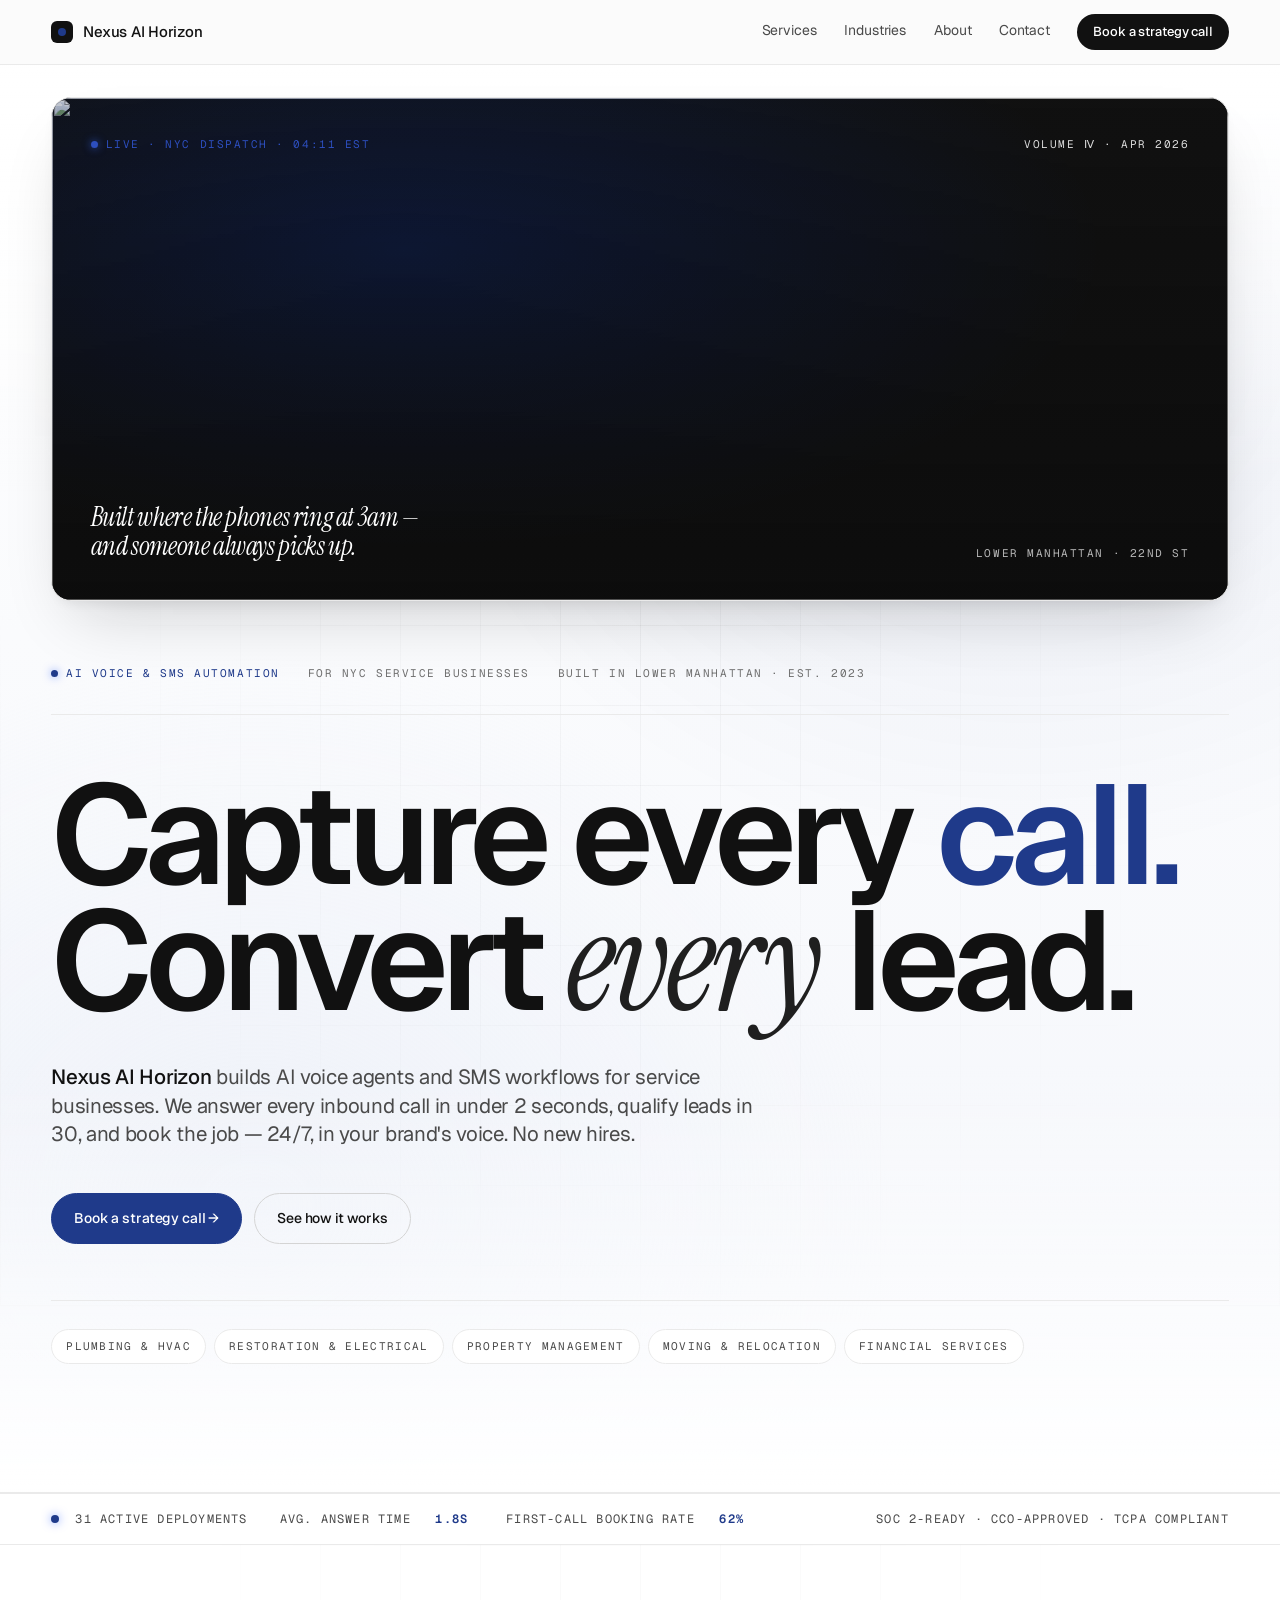
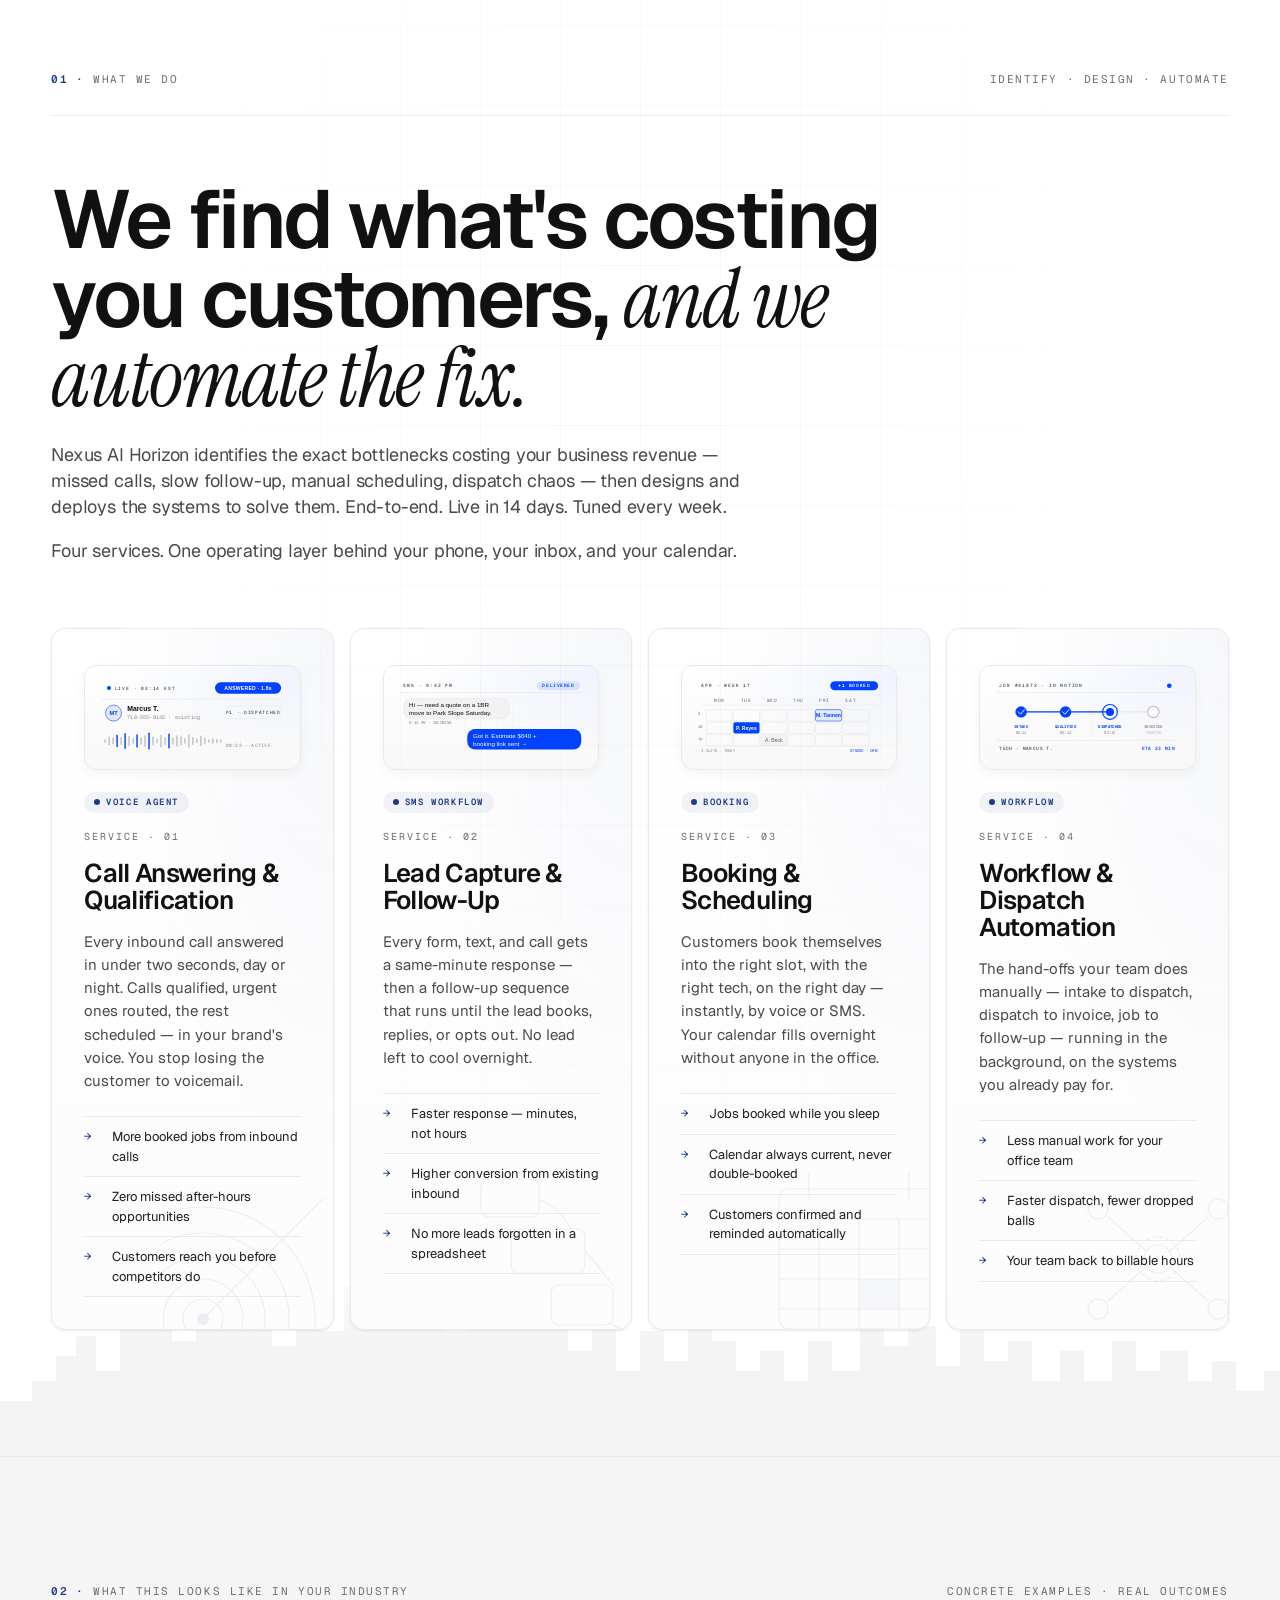
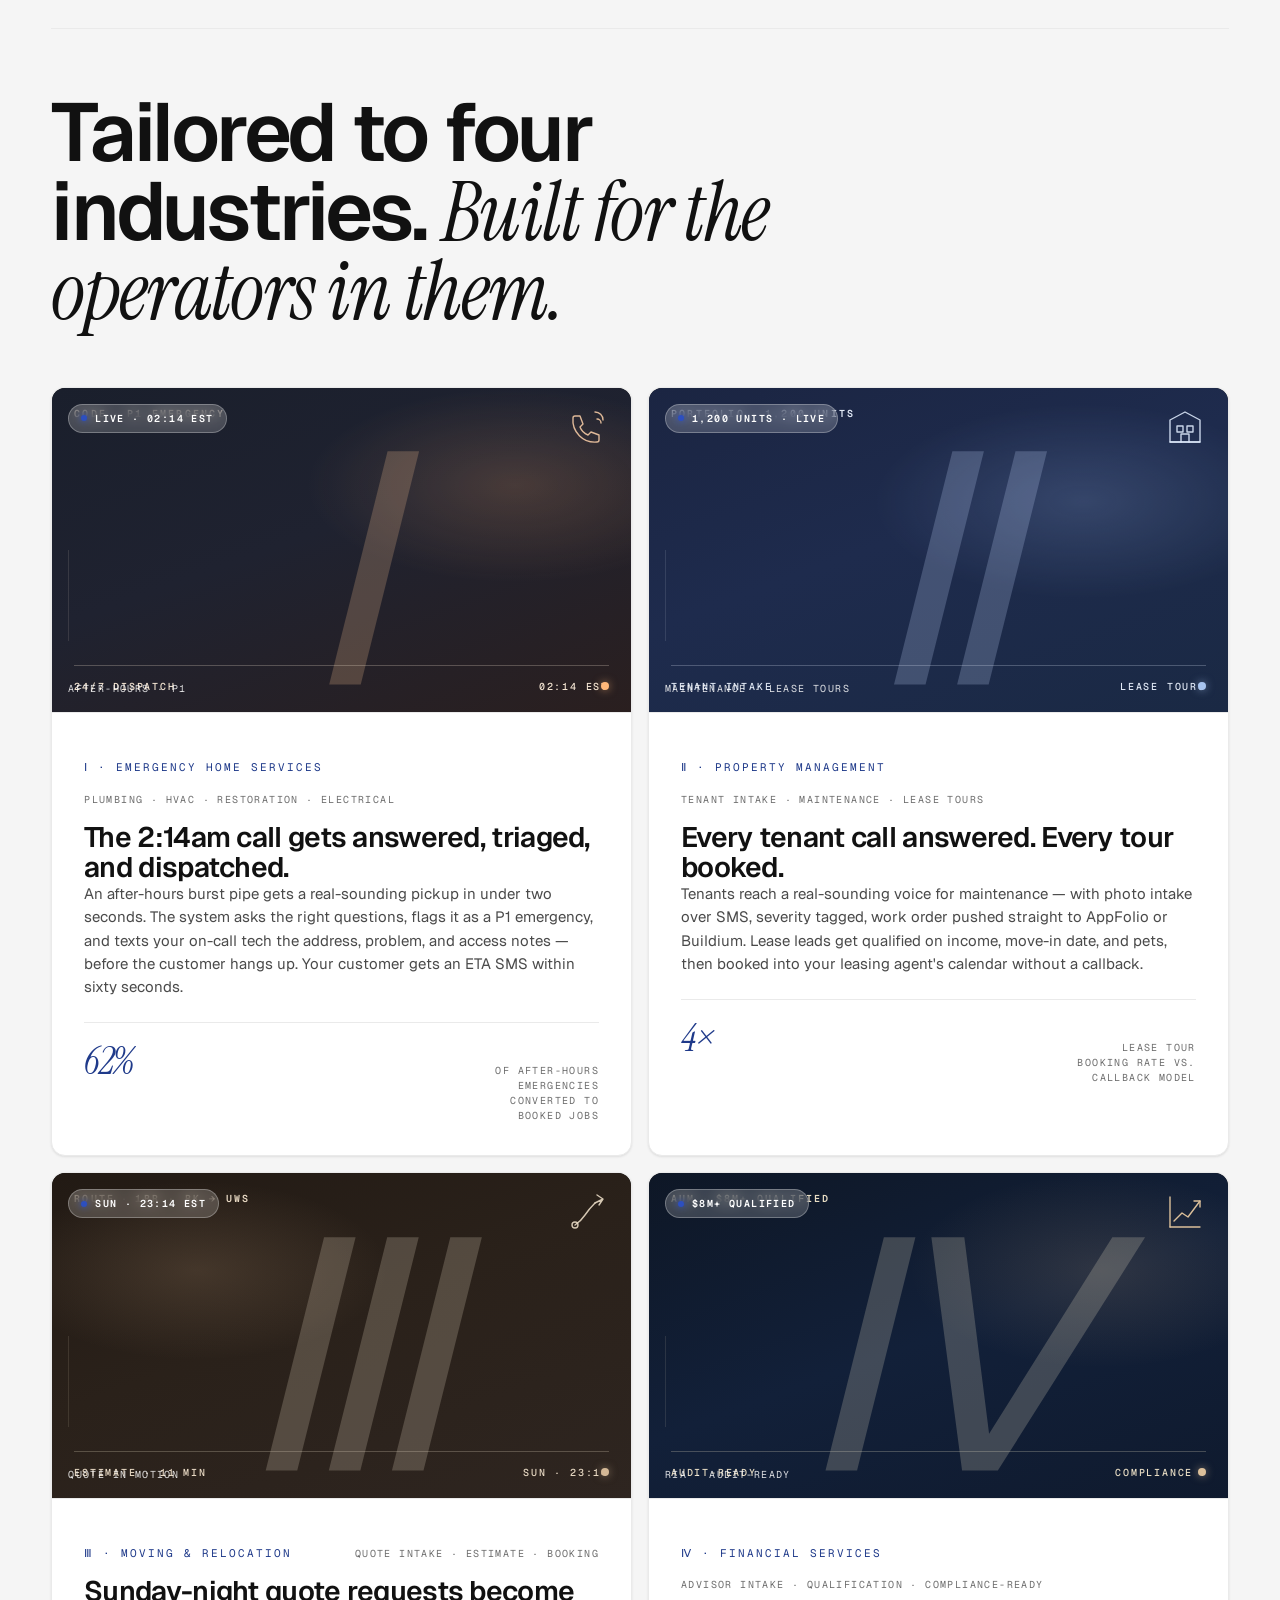
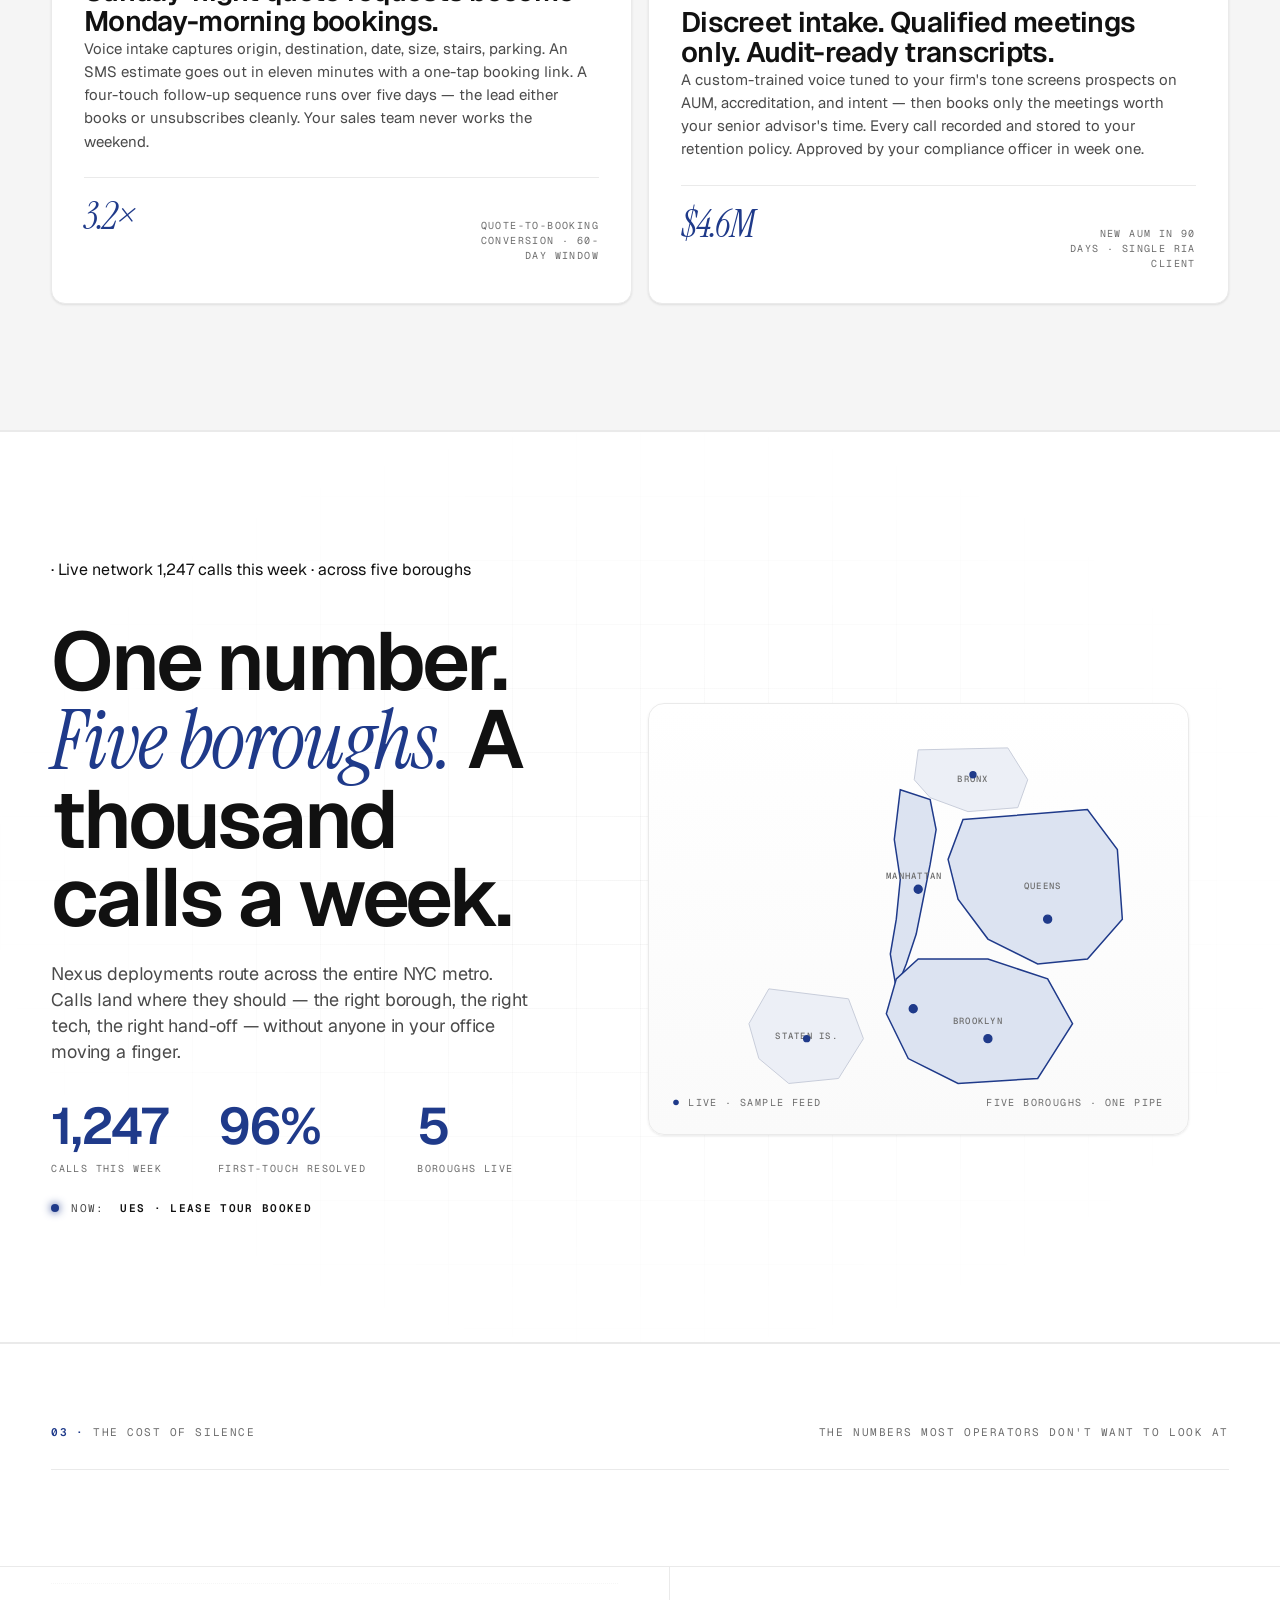
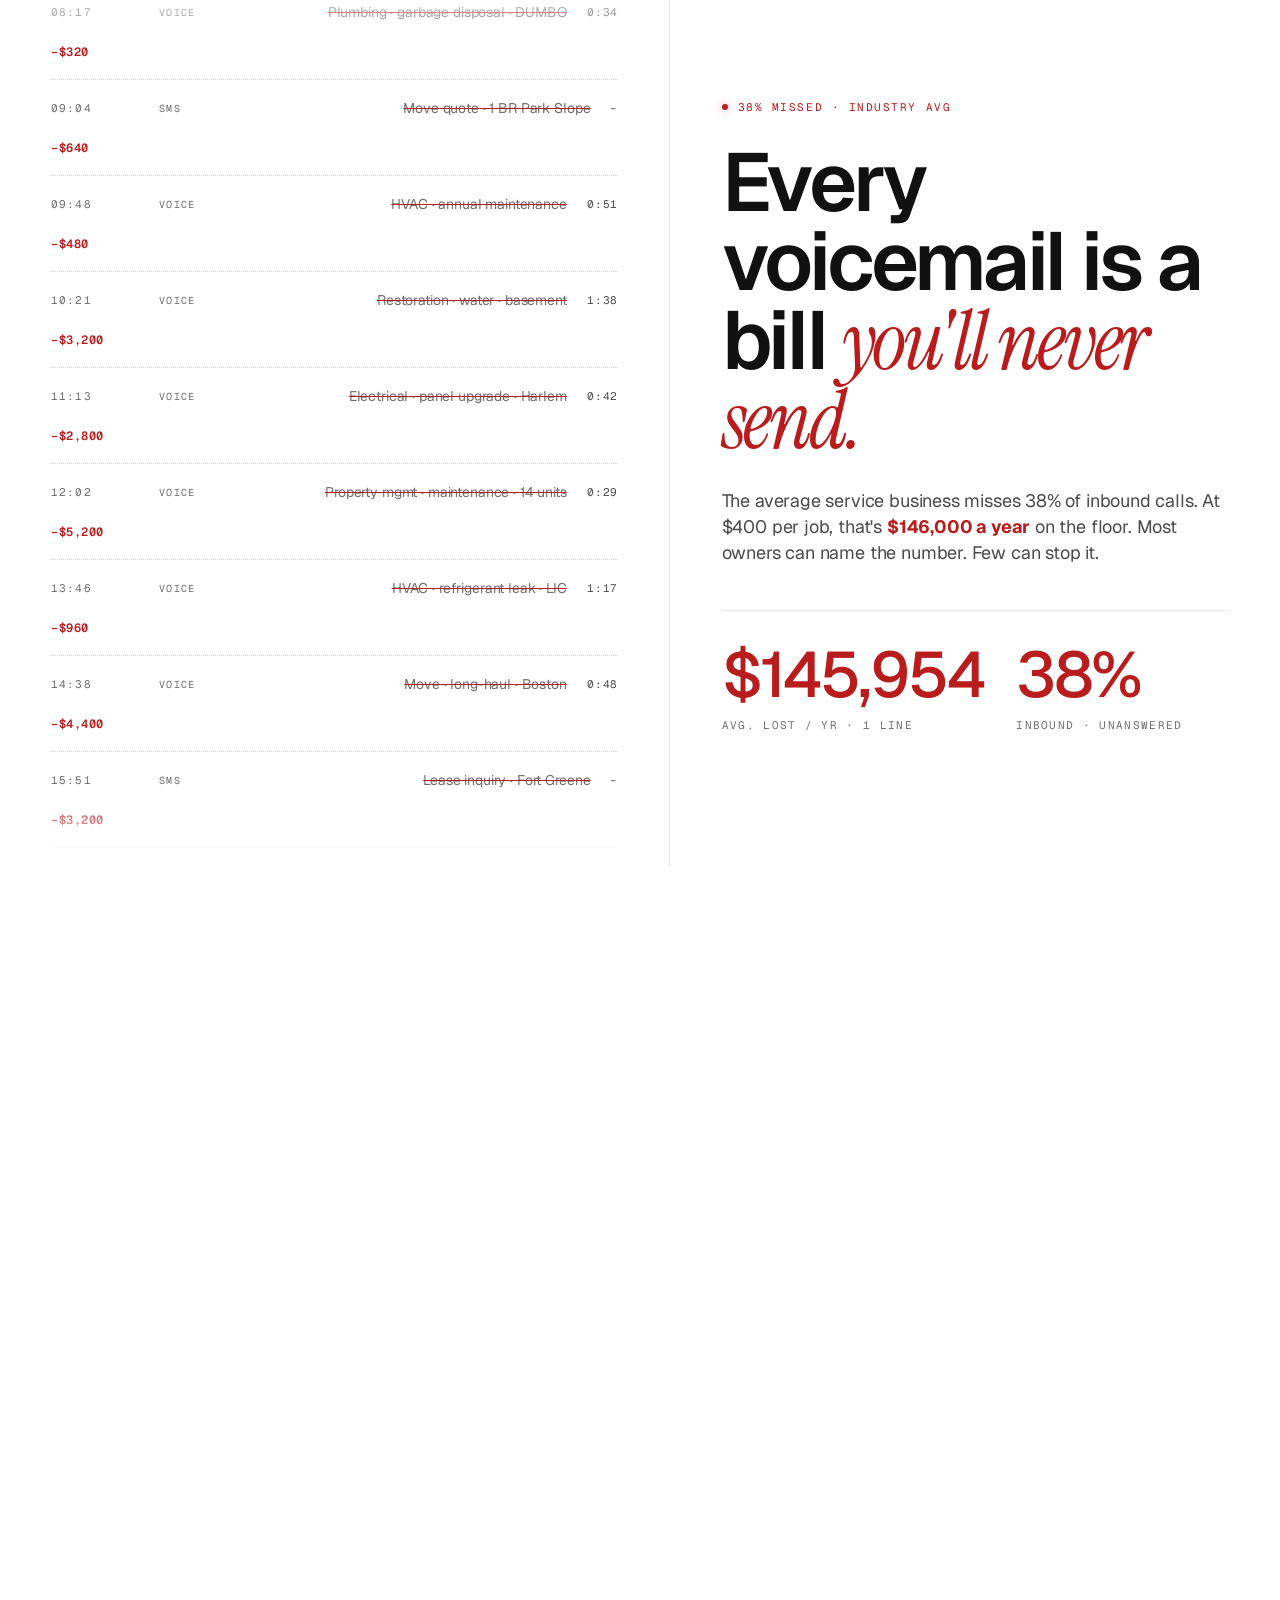
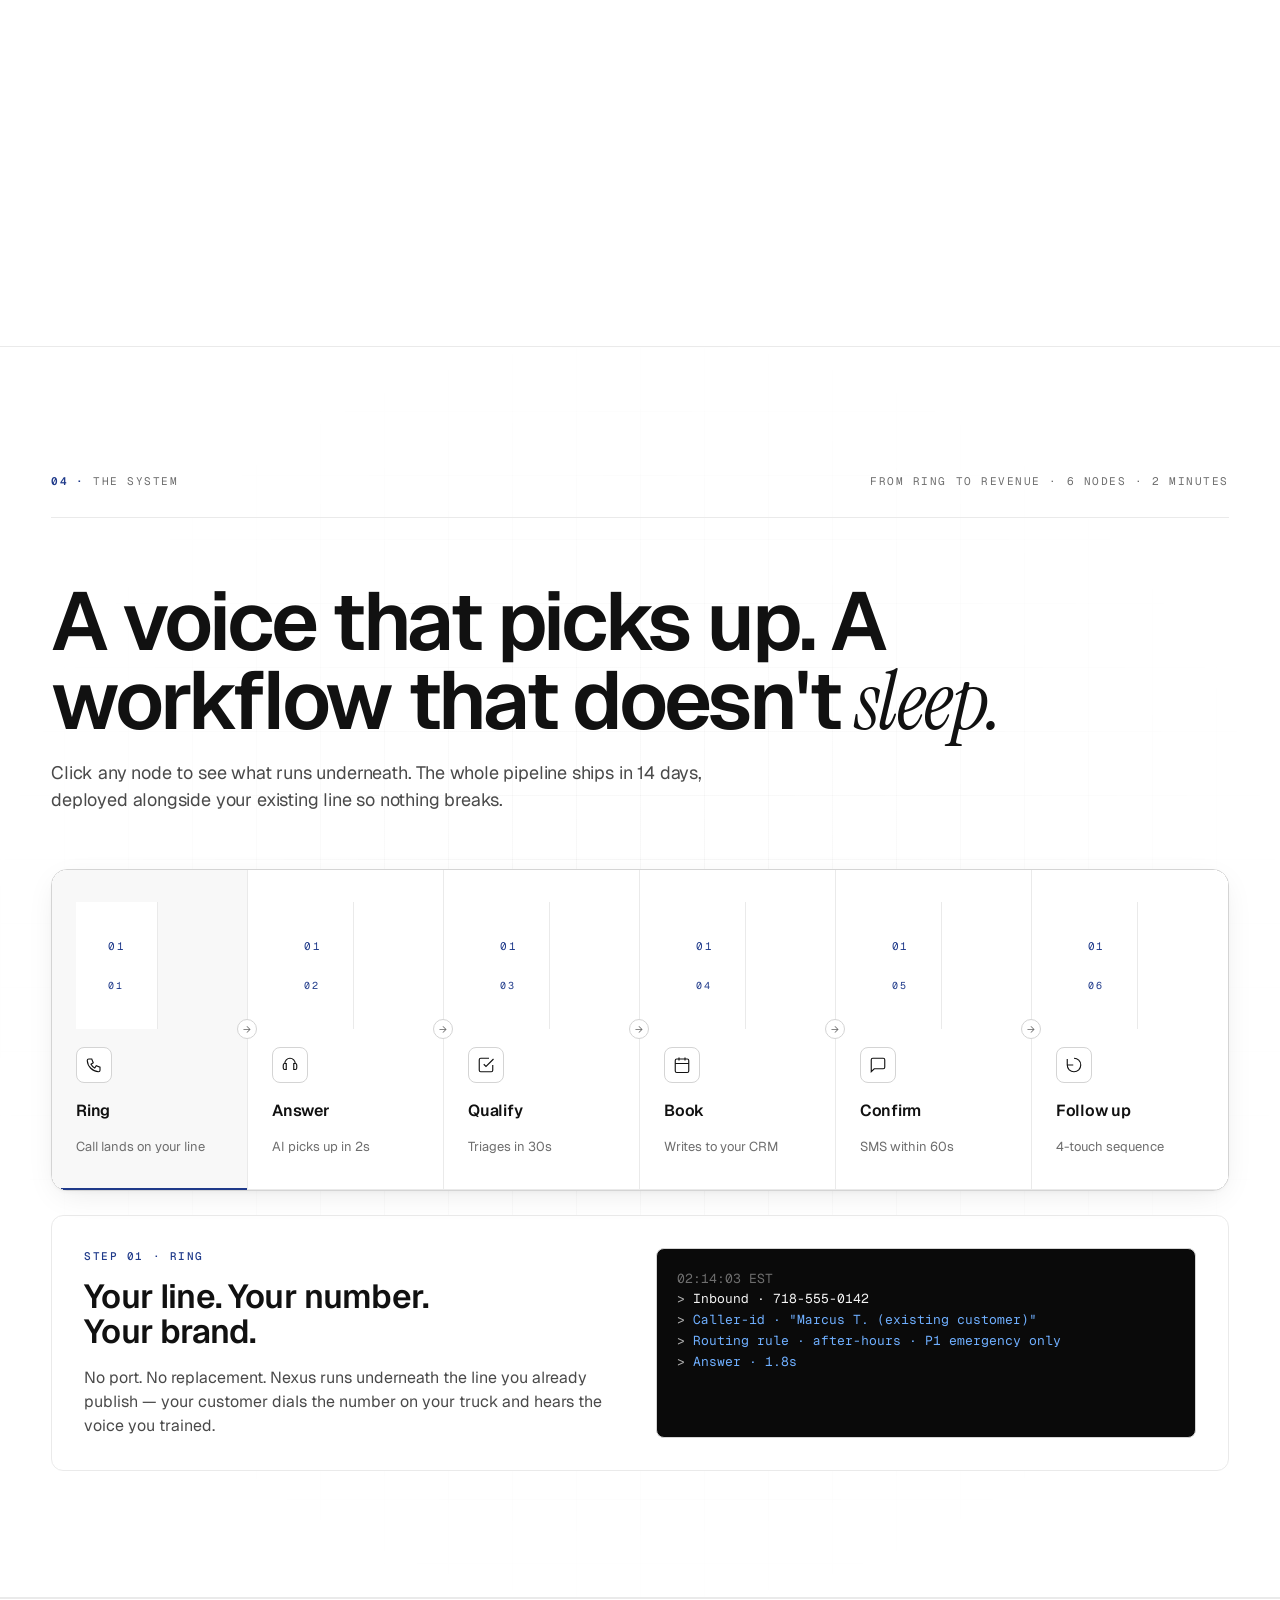
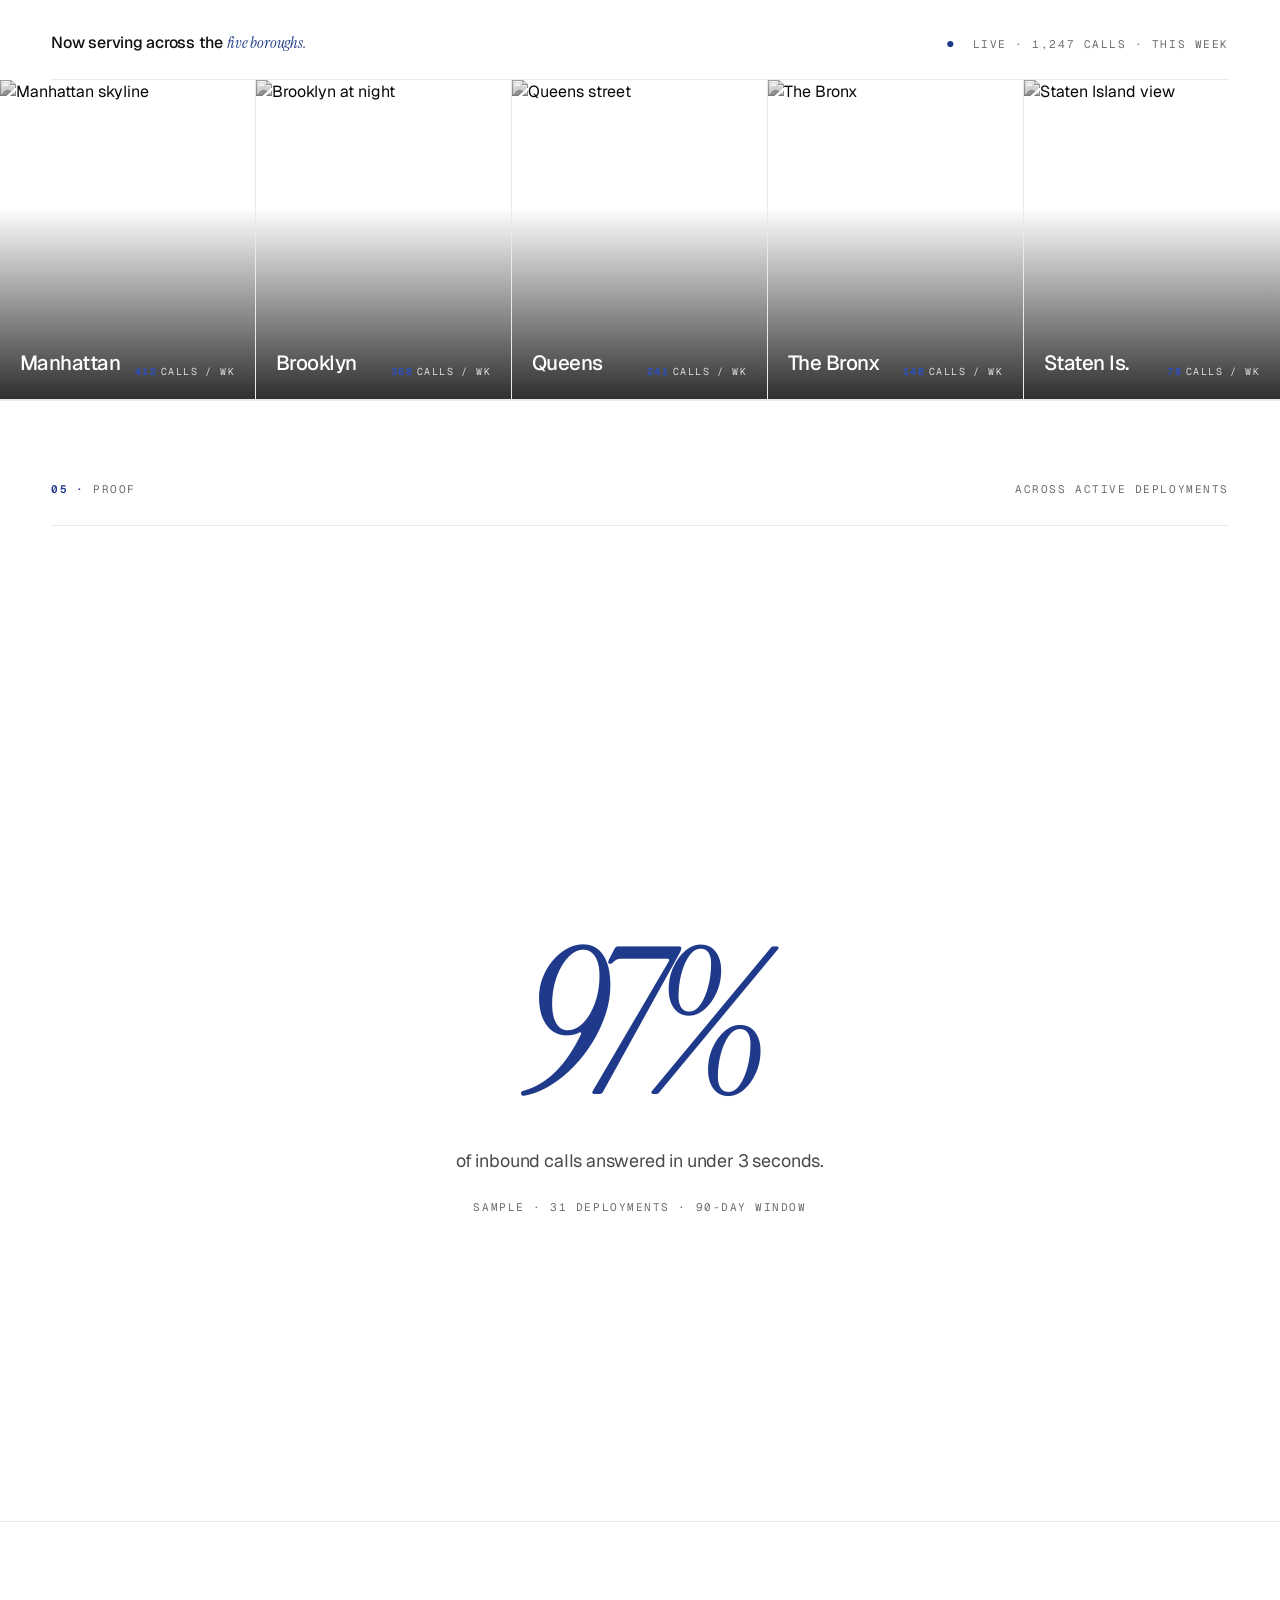
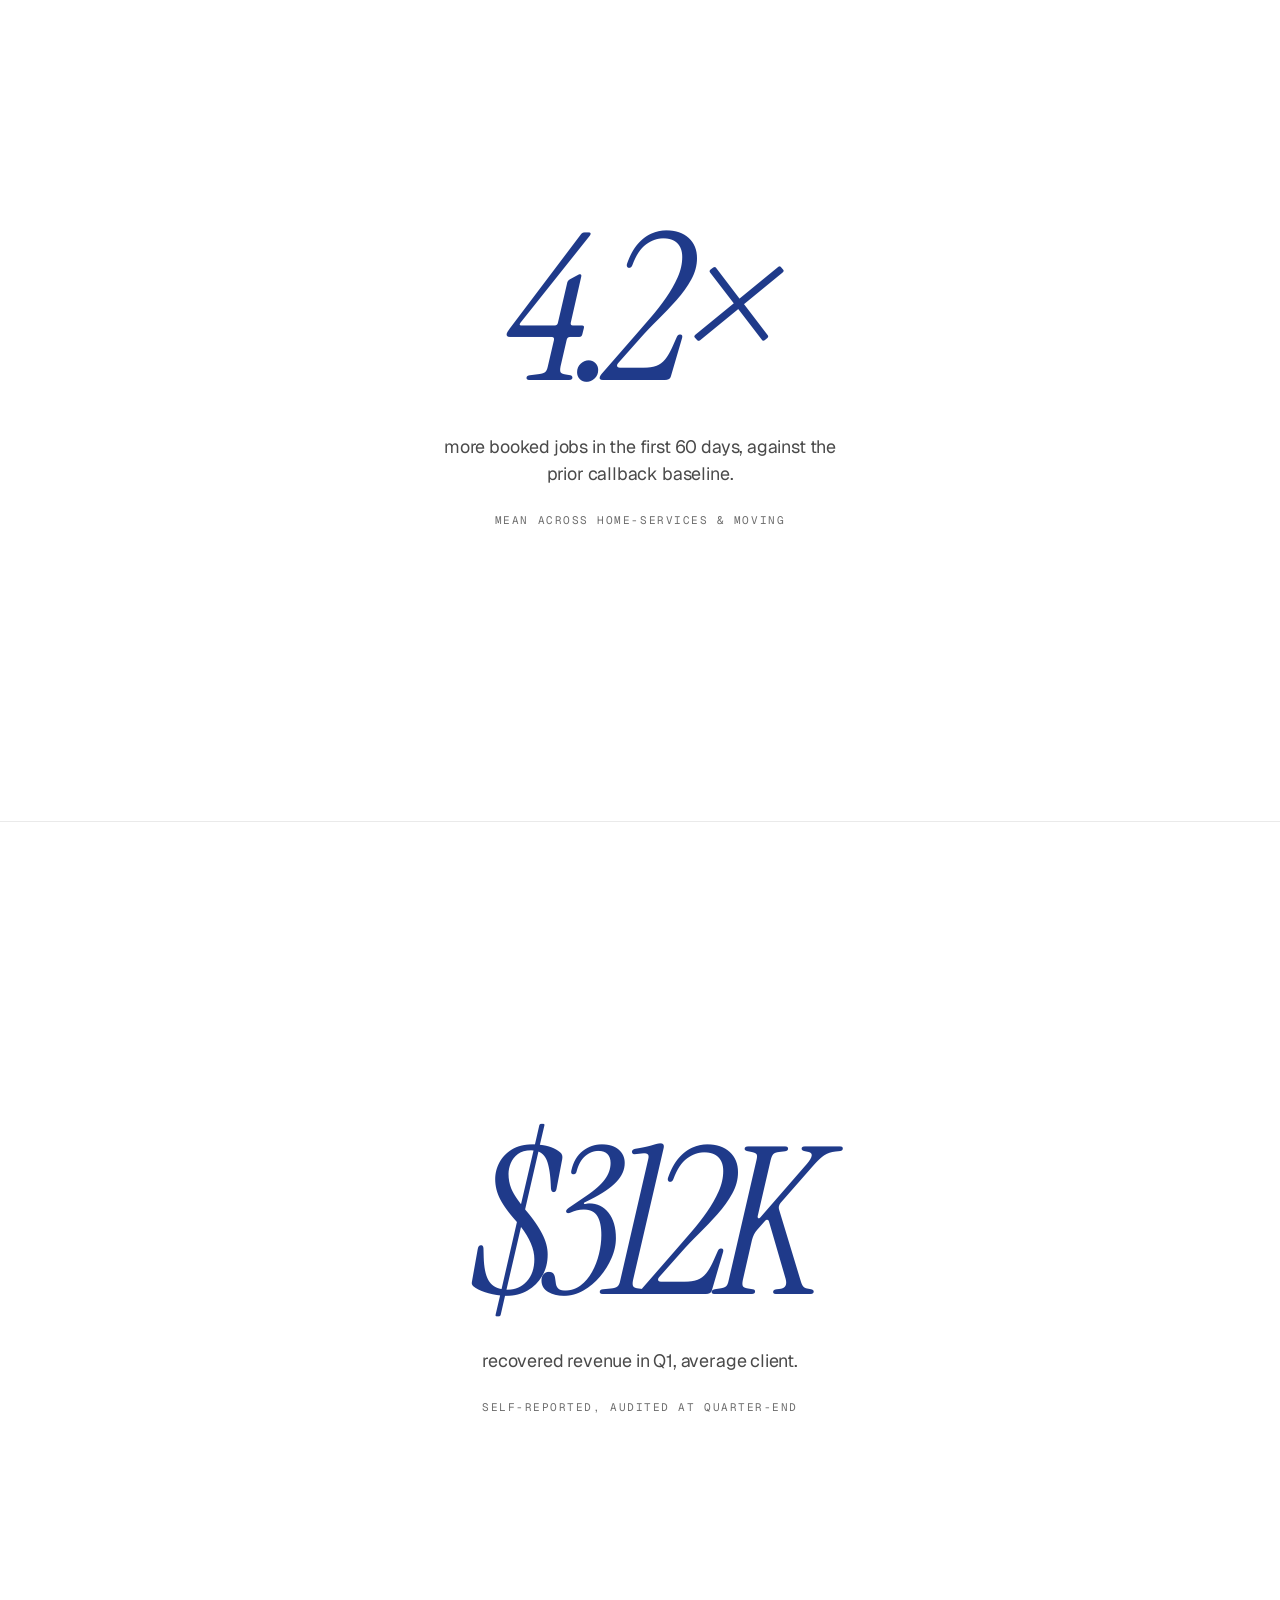
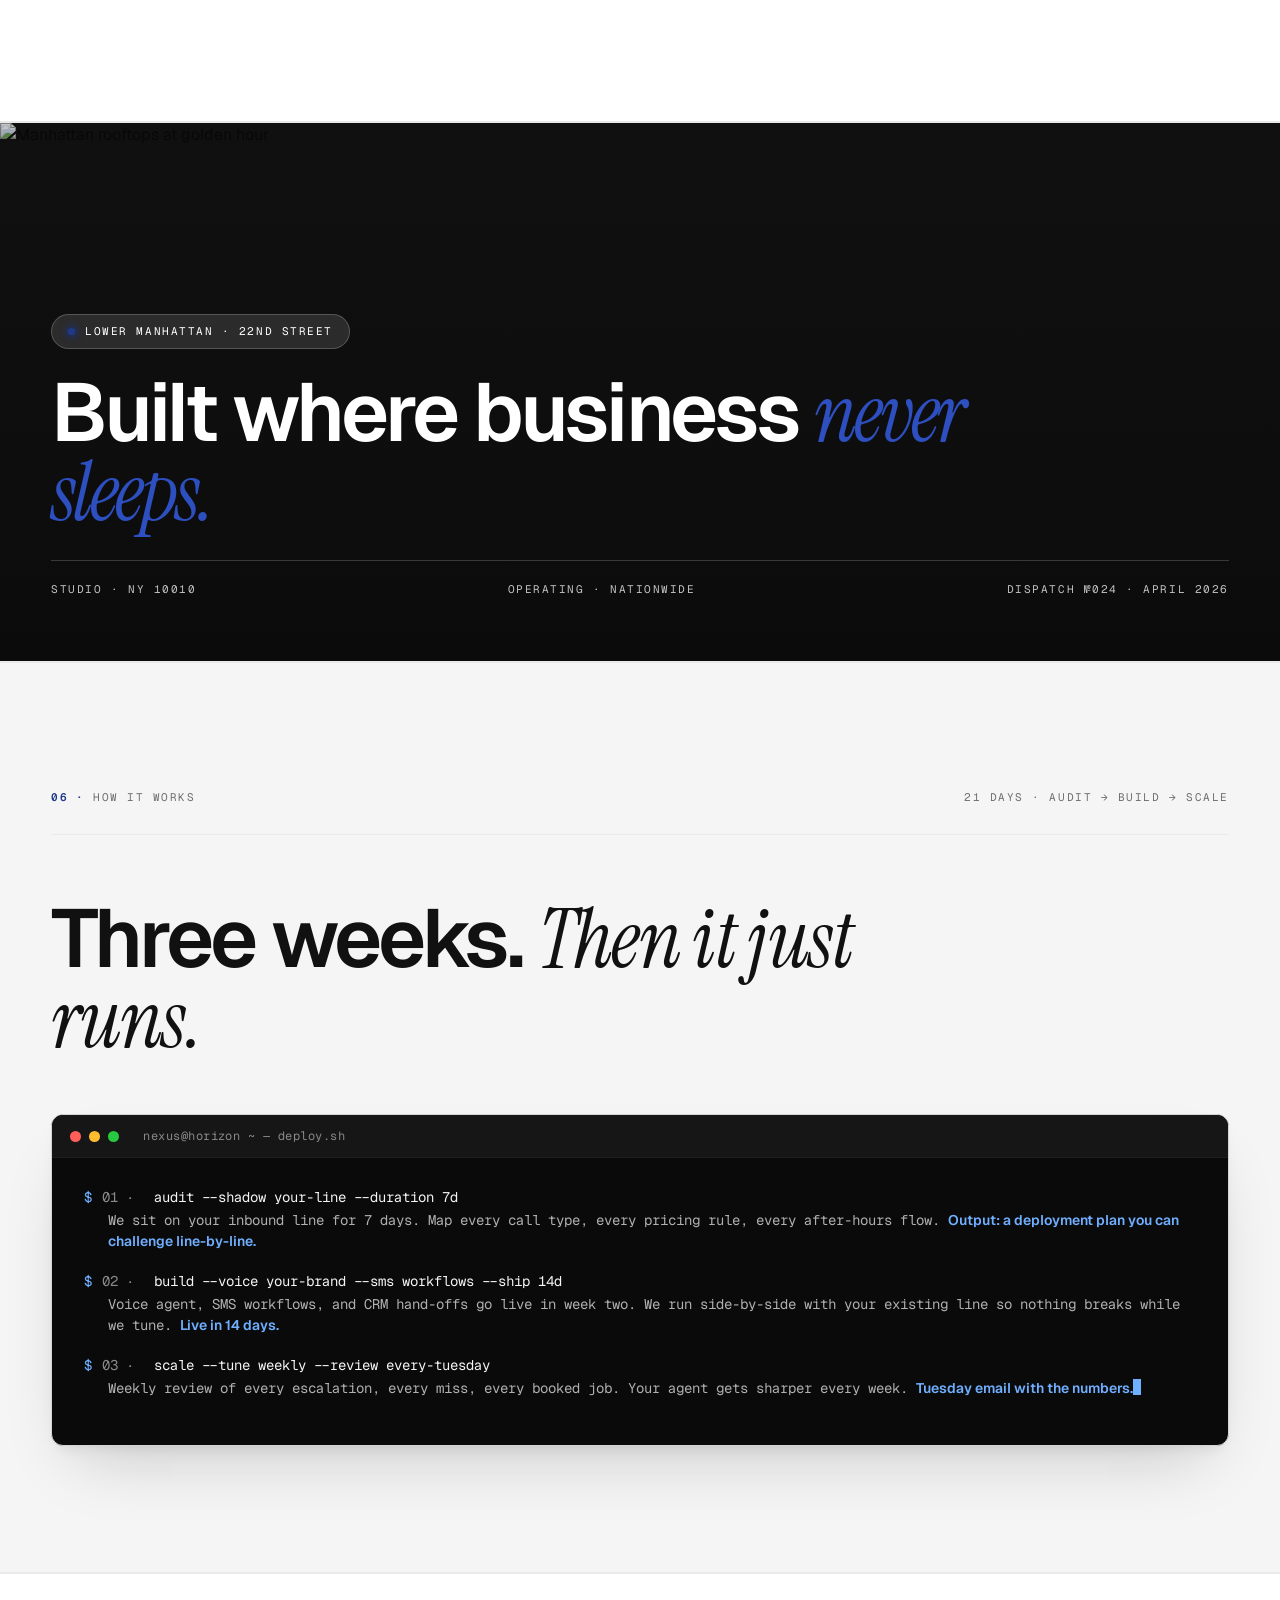
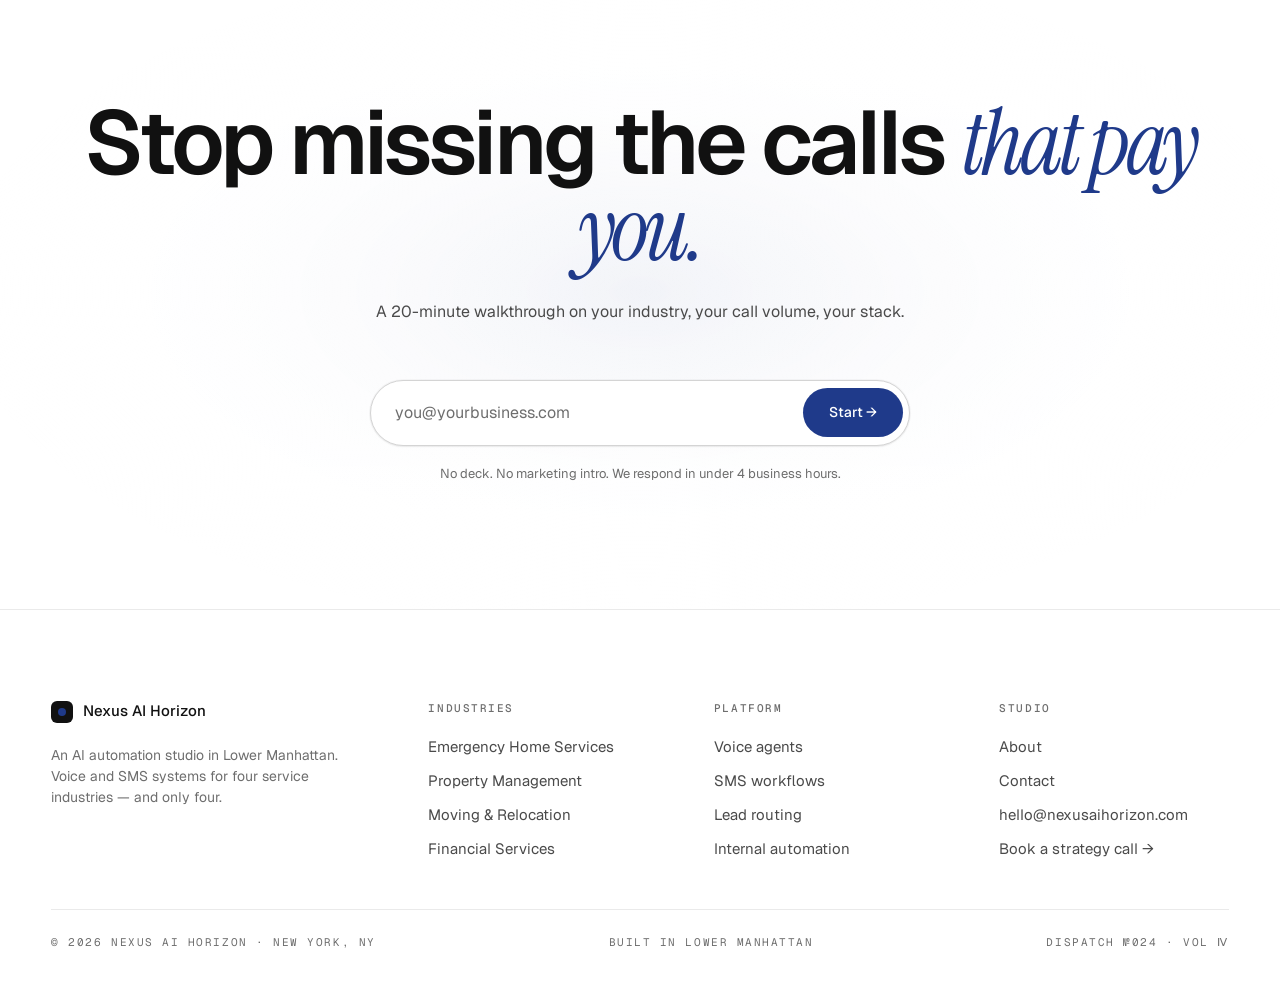
==== index.html @ 7173a913 "Industry cards: layer real motion videos under the editorial illustration After verifying Pexels URL" ====
<!doctype html>
<html lang="en">
<head>
  <meta charset="utf-8" />
  <meta name="viewport" content="width=device-width,initial-scale=1" />
  <title>Nexus AI Horizon — Capture every call. Convert every lead.</title>
  <meta name="description" content="AI voice agents that answer in 2 seconds, qualify in 30, and book the job before your competitor picks up. Built in NYC for emergency services, property management, moving, and financial services." />
  <meta property="og:title" content="Nexus AI Horizon — Capture every call. Convert every lead." />
  <meta property="og:description" content="AI voice agents that answer in 2 seconds and book the job before your competitor picks up." />

  <!-- Geist sans + mono. Instrument Serif for sparing italic accents. -->
  <link rel="preconnect" href="https://fonts.googleapis.com" />
  <link rel="preconnect" href="https://fonts.gstatic.com" crossorigin />
  <link href="https://fonts.googleapis.com/css2?family=Geist:wght@300;400;500;600;700&family=Geist+Mono:wght@400;500;600&family=Instrument+Serif:ital@0;1&display=swap" rel="stylesheet" />

  <link rel="stylesheet" href="assets/css/styles.css" />
</head>
<body>

<!-- ============ MASTHEAD ============ -->
<header class="masthead">
  <div class="container masthead-inner">
    <a href="index.html" class="mark" aria-label="Nexus AI Horizon home">
      <span class="seal" aria-hidden="true"></span>
      <span class="word">Nexus AI Horizon</span>
    </a>
    <span></span>
    <nav class="mast-nav" aria-label="Primary">
      <a href="services.html">Services</a>
      <a href="#industries">Industries</a>
      <a href="about.html">About</a>
      <a href="contact.html">Contact</a>
      <a href="contact.html" class="demo">Book a strategy call</a>
    </nav>
    <button class="mast-burger" aria-label="Open menu">Menu</button>
  </div>
</header>

<div class="mobile-menu" aria-hidden="true">
  <div class="mob-top">
    <span class="label">Menu</span>
    <button class="mob-close" aria-label="Close menu">Close</button>
  </div>
  <a class="mob-link" href="services.html">Services</a>
  <a class="mob-link" href="niches/emergency-services.html">Emergency Home Services</a>
  <a class="mob-link" href="niches/property-management.html">Property Management</a>
  <a class="mob-link" href="niches/moving.html">Moving & Relocation</a>
  <a class="mob-link" href="niches/financial-services.html">Financial Services</a>
  <a class="mob-link" href="about.html">About</a>
  <a class="mob-link" href="contact.html">Contact</a>
  <div style="margin-top: 32px;"><a href="contact.html" class="btn signal">Book a strategy call →</a></div>
</div>

<main>

  <!-- ============ 01 · HERO — silent loop + kinetic headline ============
       Loop: NYC at 3am, ambient. Grayscale, vignette, brightness pulled.
       Replace <source> URLs with custom B-roll (3am NYC, phone ringing in
       empty office, AI waveform answering). Comments mark every swap point. -->
  <section class="hero-cinema">
    <!-- NYC skyline as faint background overlay (light wash) -->
    <div class="city-overlay" aria-hidden="true">
      <img src="https://images.unsplash.com/photo-1496588152823-86ff7695e68f?auto=format&fit=crop&w=2400&q=70" alt="" />
    </div>

    <div class="container">

      <!-- ====== HERO VIDEO LOOP — framed cinematic banner at the top ======
           Place a custom-licensed NYC night/dispatch loop here when ready.
           Falls back to the Unsplash poster image if the .mp4 doesn't load. -->
      <figure class="hero-video">
        <img class="poster" src="https://images.unsplash.com/photo-1485871981521-5b1fd3805eee?auto=format&fit=crop&w=2400&q=70" alt="" />
        <video autoplay muted loop playsinline preload="metadata"
               poster="https://images.unsplash.com/photo-1485871981521-5b1fd3805eee?auto=format&fit=crop&w=2400&q=70">
          <source src="https://videos.pexels.com/video-files/2034115/2034115-uhd_2560_1440_30fps.mp4" type="video/mp4" />
          <source src="https://videos.pexels.com/video-files/4990246/4990246-uhd_2560_1440_24fps.mp4" type="video/mp4" />
        </video>
        <div class="overlay">
          <div class="top">
            <span class="live">Live · NYC dispatch · 04:11 EST</span>
            <span>Volume Ⅳ · Apr 2026</span>
          </div>
          <div class="bottom">
            <span class="caption">Built where the phones ring at 3am &mdash; <br/>and someone always picks up.</span>
            <span class="meta">Lower Manhattan · 22nd St</span>
          </div>
        </div>
      </figure>

      <div class="hero-stamp">
        <span class="live">AI Voice &amp; SMS Automation</span>
        <span>For NYC service businesses</span>
        <span class="hide-mobile">Built in Lower Manhattan · Est. 2023</span>
      </div>

      <h1>
        <span class="word">Capture</span>
        <span class="word">every</span>
        <span class="word signal">call.</span>
        <br/>
        <span class="word">Convert</span>
        <span class="word italic">every</span>
        <span class="word">lead.</span>
      </h1>

      <p class="sub">
        <strong style="color: var(--ink); font-weight: 500;">Nexus AI Horizon</strong> builds AI voice agents and SMS workflows for service businesses.
        We answer every inbound call in under 2 seconds, qualify leads in 30, and book the job &mdash;
        24/7, in your brand's voice. No new hires.
      </p>

      <div class="actions">
        <a href="contact.html" class="btn signal">Book a strategy call →</a>
        <a href="#system" class="btn ghost">See how it works</a>
      </div>

      <ul class="hero-served">
        <li><span>Plumbing &amp; HVAC</span></li>
        <li><span>Restoration &amp; Electrical</span></li>
        <li><span>Property Management</span></li>
        <li><span>Moving &amp; Relocation</span></li>
        <li><span>Financial Services</span></li>
      </ul>
    </div>
  </section>

  <!-- ============ TRUST STRIP — industries + compliance signals ============ -->
  <div class="trust-bar">
    <div class="container">
      <div class="group">
        <span class="stat"><span class="pulse"></span> 31 active deployments</span>
        <span class="stat hide-mobile">Avg. answer time &nbsp; <span class="sig">1.8s</span></span>
        <span class="stat hide-mobile">First-call booking rate &nbsp; <span class="sig">62%</span></span>
      </div>
      <div class="group">
        <span class="stat hide-mobile">SOC 2-ready · CCO-approved · TCPA compliant</span>
      </div>
    </div>
  </div>

  <!-- ============ 01 · WHAT WE DO (white section) ============ -->
  <section class="what-we-do section container bg-white reveal">
    <div class="section-meta">
      <span><span class="num">01 ·</span> What we do</span>
      <span>Identify · Design · Automate</span>
    </div>

    <div class="wwd-head">
      <h2>We find what's costing you customers, <span class="serif-i">and we automate the fix.</span></h2>
      <p class="lede" style="margin-top: 24px;">
        Nexus AI Horizon identifies the exact bottlenecks costing your business revenue &mdash;
        missed calls, slow follow-up, manual scheduling, dispatch chaos &mdash; then designs and
        deploys the systems to solve them. End-to-end. Live in 14 days. Tuned every week.
      </p>
      <p class="lede" style="margin-top: 18px;">
        Four services. One operating layer behind your phone, your inbox, and your calendar.
      </p>
    </div>

    <div class="wwd-grid wwd-grid-4">

      <!-- 01 · CALL ANSWERING & QUALIFICATION -->
      <article class="wwd-card">
        <!-- Concentric ripple waves emanating from a phone — represents the inbound call answered -->
        <span class="deco" aria-hidden="true">
          <svg viewBox="0 0 200 200">
            <circle cx="40" cy="160" r="6" fill="currentColor" stroke="none"/>
            <path d="M 40 160 Q 70 130 100 100 T 160 40"/>
            <circle cx="40" cy="160" r="20"/>
            <circle cx="40" cy="160" r="40"/>
            <circle cx="40" cy="160" r="62"/>
            <circle cx="40" cy="160" r="86"/>
            <circle cx="40" cy="160" r="112"/>
          </svg>
        </span>
        <!-- Rich product preview: an "answered call" status card -->
        <div class="wwd-preview" aria-label="Product preview: incoming call answered">
          <svg viewBox="0 0 320 130" xmlns="http://www.w3.org/2000/svg">
            <!-- Top row: live indicator + status pill -->
            <circle class="pv-pulse" cx="14" cy="14" r="3.5" fill="#0042FF"/>
            <text x="24" y="17" font-family="'Geist Mono', monospace" font-size="8" font-weight="600" fill="#5A5A5A" letter-spacing="1.4">LIVE · 02:14 EST</text>
            <rect x="200" y="4" width="116" height="20" rx="10" fill="#0042FF"/>
            <text x="258" y="17" text-anchor="middle" font-family="Inter, sans-serif" font-size="9" font-weight="600" fill="#FFFFFF" letter-spacing="0.4">ANSWERED · 1.8s</text>

            <!-- Hairline divider -->
            <line x1="0" y1="34" x2="320" y2="34" stroke="#E8E8E8" stroke-width="1"/>

            <!-- Caller block: avatar + name + number -->
            <circle cx="22" cy="58" r="14" fill="#0042FF" fill-opacity="0.10"/>
            <circle cx="22" cy="58" r="14" fill="none" stroke="#0042FF" stroke-width="1"/>
            <text x="22" y="62" text-anchor="middle" font-family="Inter, sans-serif" font-size="10" font-weight="700" fill="#0042FF">MT</text>
            <text x="46" y="55" font-family="Inter, sans-serif" font-size="12" font-weight="600" fill="#0A0A0A">Marcus T.</text>
            <text x="46" y="68" font-family="'Geist Mono', monospace" font-size="9" fill="#8A8A8A" letter-spacing="0.3">718-555-0142 · existing</text>

            <!-- Routing tag right side -->
            <rect x="218" y="46" width="98" height="22" rx="4" fill="none" stroke="#E8E8E8" stroke-width="1"/>
            <text x="267" y="60" text-anchor="middle" font-family="'Geist Mono', monospace" font-size="8" font-weight="600" fill="#5A5A5A" letter-spacing="1.2">P1 · DISPATCHED</text>

            <!-- Voice waveform at bottom -->
            <g transform="translate(0 90)">
              <rect x="6"   y="14" width="2.5" height="6"  rx="1.25" fill="#BFBFBF"/>
              <rect x="13"  y="9"  width="2.5" height="16" rx="1.25" fill="#BFBFBF"/>
              <rect x="20"  y="11" width="2.5" height="12" rx="1.25" fill="#BFBFBF"/>
              <rect x="27"  y="6"  width="2.5" height="22" rx="1.25" fill="#0042FF"/>
              <rect x="34"  y="10" width="2.5" height="14" rx="1.25" fill="#BFBFBF"/>
              <rect x="41"  y="3"  width="2.5" height="28" rx="1.25" fill="#0042FF"/>
              <rect x="48"  y="8"  width="2.5" height="18" rx="1.25" fill="#BFBFBF"/>
              <rect x="55"  y="12" width="2.5" height="10" rx="1.25" fill="#BFBFBF"/>
              <rect x="62"  y="5"  width="2.5" height="24" rx="1.25" fill="#0042FF"/>
              <rect x="69"  y="11" width="2.5" height="12" rx="1.25" fill="#BFBFBF"/>
              <rect x="76"  y="7"  width="2.5" height="20" rx="1.25" fill="#BFBFBF"/>
              <rect x="83"  y="2"  width="2.5" height="30" rx="1.25" fill="#0042FF"/>
              <rect x="90"  y="9"  width="2.5" height="16" rx="1.25" fill="#BFBFBF"/>
              <rect x="97"  y="13" width="2.5" height="8"  rx="1.25" fill="#BFBFBF"/>
              <rect x="104" y="6"  width="2.5" height="22" rx="1.25" fill="#BFBFBF"/>
              <rect x="111" y="10" width="2.5" height="14" rx="1.25" fill="#BFBFBF"/>
              <rect x="118" y="4"  width="2.5" height="26" rx="1.25" fill="#0042FF"/>
              <rect x="125" y="11" width="2.5" height="12" rx="1.25" fill="#BFBFBF"/>
              <rect x="132" y="7"  width="2.5" height="20" rx="1.25" fill="#BFBFBF"/>
              <rect x="139" y="9"  width="2.5" height="16" rx="1.25" fill="#BFBFBF"/>
              <rect x="146" y="12" width="2.5" height="10" rx="1.25" fill="#BFBFBF"/>
              <rect x="153" y="5"  width="2.5" height="24" rx="1.25" fill="#BFBFBF"/>
              <rect x="160" y="10" width="2.5" height="14" rx="1.25" fill="#BFBFBF"/>
              <rect x="167" y="13" width="2.5" height="8"  rx="1.25" fill="#BFBFBF"/>
              <rect x="174" y="8"  width="2.5" height="18" rx="1.25" fill="#BFBFBF"/>
              <rect x="181" y="11" width="2.5" height="12" rx="1.25" fill="#BFBFBF"/>
              <rect x="188" y="14" width="2.5" height="6"  rx="1.25" fill="#BFBFBF"/>
              <rect x="195" y="12" width="2.5" height="10" rx="1.25" fill="#BFBFBF"/>
              <rect x="202" y="13" width="2.5" height="8"  rx="1.25" fill="#BFBFBF"/>
              <rect x="209" y="14" width="2.5" height="6"  rx="1.25" fill="#BFBFBF"/>
            </g>
            <text x="298" y="118" text-anchor="end" font-family="'Geist Mono', monospace" font-size="8" fill="#8A8A8A" letter-spacing="0.4">00:23 · ACTIVE</text>
          </svg>
        </div>
        <span class="wwd-badge"><span class="dot"></span> Voice Agent</span>
        <span class="wwd-tag">Service · 01</span>
        <h3>Call Answering &amp; Qualification</h3>
        <p>Every inbound call answered in under two seconds, day or night. Calls qualified, urgent ones routed, the rest scheduled &mdash; in your brand's voice. You stop losing the customer to voicemail.</p>
        <ul class="wwd-points">
          <li>More booked jobs from inbound calls</li>
          <li>Zero missed after-hours opportunities</li>
          <li>Customers reach you before competitors do</li>
        </ul>
      </article>

      <!-- 02 · LEAD CAPTURE & FOLLOW-UP -->
      <article class="wwd-card">
        <!-- SMS bubble cluster + arrow trails — represents follow-up sequence -->
        <span class="deco" aria-hidden="true">
          <svg viewBox="0 0 200 200">
            <rect x="20" y="20" width="58" height="38" rx="8"/>
            <rect x="50" y="70" width="74" height="44" rx="8"/>
            <rect x="90" y="126" width="62" height="40" rx="8"/>
            <path d="M 78 40 Q 100 50 110 70"/>
            <path d="M 124 92 Q 140 110 152 126"/>
            <path d="M 152 166 L 175 178 M 175 178 L 168 168 M 175 178 L 165 175" stroke-linejoin="round"/>
          </svg>
        </span>
        <!-- Rich product preview: SMS conversation with timestamps -->
        <div class="wwd-preview" aria-label="Product preview: SMS conversation">
          <svg viewBox="0 0 320 130" xmlns="http://www.w3.org/2000/svg">
            <!-- Top row: header -->
            <text x="6" y="12" font-family="'Geist Mono', monospace" font-size="8" font-weight="600" fill="#5A5A5A" letter-spacing="1.4">SMS · 9:42 PM</text>
            <rect x="240" y="2" width="76" height="16" rx="8" fill="#0042FF" fill-opacity="0.10"/>
            <text x="278" y="13" text-anchor="middle" font-family="'Geist Mono', monospace" font-size="8" font-weight="600" fill="#0042FF" letter-spacing="1.0">DELIVERED</text>

            <line x1="0" y1="22" x2="320" y2="22" stroke="#E8E8E8" stroke-width="1"/>

            <!-- Incoming bubble (left, gray) -->
            <rect x="6" y="32" width="186" height="36" rx="14" fill="#F2F2F2" stroke="#E8E8E8" stroke-width="0.8"/>
            <text x="16" y="48" font-family="Inter, sans-serif" font-size="11" fill="#0A0A0A" font-weight="500">Hi — need a quote on a 1BR</text>
            <text x="16" y="62" font-family="Inter, sans-serif" font-size="11" fill="#0A0A0A" font-weight="500">move to Park Slope Saturday.</text>
            <text x="16" y="78" font-family="'Geist Mono', monospace" font-size="7" fill="#8A8A8A" letter-spacing="0.6">9:42 PM · INCOMING</text>

            <!-- Outgoing bubble (right, signal blue) -->
            <rect x="118" y="86" width="200" height="36" rx="14" fill="#0042FF"/>
            <text x="128" y="102" font-family="Inter, sans-serif" font-size="11" fill="#FFFFFF" font-weight="500">Got it. Estimate $640 +</text>
            <text x="128" y="116" font-family="Inter, sans-serif" font-size="11" fill="#FFFFFF" font-weight="500">booking link sent →</text>
          </svg>
        </div>
        <span class="wwd-badge"><span class="dot"></span> SMS Workflow</span>
        <span class="wwd-tag">Service · 02</span>
        <h3>Lead Capture &amp; Follow-Up</h3>
        <p>Every form, text, and call gets a same-minute response &mdash; then a follow-up sequence that runs until the lead books, replies, or opts out. No lead left to cool overnight.</p>
        <ul class="wwd-points">
          <li>Faster response &mdash; minutes, not hours</li>
          <li>Higher conversion from existing inbound</li>
          <li>No more leads forgotten in a spreadsheet</li>
        </ul>
      </article>

      <!-- 03 · BOOKING & SCHEDULING -->
      <article class="wwd-card">
        <!-- Calendar grid with one slot highlighted — represents the booked job -->
        <span class="deco" aria-hidden="true">
          <svg viewBox="0 0 200 200">
            <rect x="20" y="30" width="160" height="140" rx="10"/>
            <line x1="20" y1="60" x2="180" y2="60"/>
            <line x1="60" y1="60" x2="60" y2="170"/>
            <line x1="100" y1="60" x2="100" y2="170"/>
            <line x1="140" y1="60" x2="140" y2="170"/>
            <line x1="20" y1="90" x2="180" y2="90"/>
            <line x1="20" y1="120" x2="180" y2="120"/>
            <line x1="20" y1="150" x2="180" y2="150"/>
            <rect x="100" y="120" width="40" height="30" fill="currentColor" stroke="none" opacity=".4"/>
            <line x1="50" y1="14" x2="50" y2="40"/>
            <line x1="150" y1="14" x2="150" y2="40"/>
          </svg>
        </span>
        <!-- Rich product preview: weekly calendar with one slot booked -->
        <div class="wwd-preview" aria-label="Product preview: calendar booking">
          <svg viewBox="0 0 320 130" xmlns="http://www.w3.org/2000/svg">
            <!-- Header row -->
            <text x="6" y="12" font-family="'Geist Mono', monospace" font-size="8" font-weight="600" fill="#5A5A5A" letter-spacing="1.4">APR · WEEK 17</text>
            <rect x="232" y="2" width="84" height="16" rx="8" fill="#0042FF"/>
            <text x="274" y="13" text-anchor="middle" font-family="'Geist Mono', monospace" font-size="8" font-weight="600" fill="#FFFFFF" letter-spacing="1.0">+1 BOOKED</text>

            <!-- Day-of-week headers -->
            <g font-family="'Geist Mono', monospace" font-size="8" fill="#8A8A8A" font-weight="600" letter-spacing="1.0" text-anchor="middle">
              <text x="38"  y="38">MON</text>
              <text x="84"  y="38">TUE</text>
              <text x="130" y="38">WED</text>
              <text x="176" y="38">THU</text>
              <text x="222" y="38">FRI</text>
              <text x="268" y="38">SAT</text>
            </g>
            <line x1="6" y1="44" x2="314" y2="44" stroke="#E8E8E8" stroke-width="1"/>

            <!-- Time slot row 1 (8am) -->
            <text x="0" y="62" font-family="'Geist Mono', monospace" font-size="7" fill="#8A8A8A" letter-spacing="0.4">8</text>
            <rect x="14"  y="52" width="46" height="20" rx="3" fill="none" stroke="#E8E8E8" stroke-width="1"/>
            <rect x="62"  y="52" width="46" height="20" rx="3" fill="none" stroke="#E8E8E8" stroke-width="1"/>
            <rect x="110" y="52" width="46" height="20" rx="3" fill="none" stroke="#E8E8E8" stroke-width="1"/>
            <rect x="158" y="52" width="46" height="20" rx="3" fill="none" stroke="#E8E8E8" stroke-width="1"/>
            <rect x="206" y="52" width="46" height="20" rx="3" fill="#0042FF" fill-opacity="0.08" stroke="#0042FF" stroke-width="1"/>
            <text x="229" y="65" text-anchor="middle" font-family="Inter, sans-serif" font-size="9" font-weight="600" fill="#0042FF">M. Tannen</text>
            <rect x="254" y="52" width="46" height="20" rx="3" fill="none" stroke="#E8E8E8" stroke-width="1"/>

            <!-- Time slot row 2 (10am) -->
            <text x="0" y="84" font-family="'Geist Mono', monospace" font-size="7" fill="#8A8A8A" letter-spacing="0.4">10</text>
            <rect x="14"  y="74" width="46" height="20" rx="3" fill="none" stroke="#E8E8E8" stroke-width="1"/>
            <rect x="62"  y="74" width="46" height="20" rx="3" fill="#0042FF"/>
            <text x="85" y="87" text-anchor="middle" font-family="Inter, sans-serif" font-size="9" font-weight="600" fill="#FFFFFF">P. Reyes</text>
            <rect x="110" y="74" width="46" height="20" rx="3" fill="none" stroke="#E8E8E8" stroke-width="1"/>
            <rect x="158" y="74" width="46" height="20" rx="3" fill="none" stroke="#E8E8E8" stroke-width="1"/>
            <rect x="206" y="74" width="46" height="20" rx="3" fill="none" stroke="#E8E8E8" stroke-width="1"/>
            <rect x="254" y="74" width="46" height="20" rx="3" fill="none" stroke="#E8E8E8" stroke-width="1"/>

            <!-- Time slot row 3 (1pm) -->
            <text x="0" y="106" font-family="'Geist Mono', monospace" font-size="7" fill="#8A8A8A" letter-spacing="0.4">1p</text>
            <rect x="14"  y="96" width="46" height="20" rx="3" fill="none" stroke="#E8E8E8" stroke-width="1"/>
            <rect x="62"  y="96" width="46" height="20" rx="3" fill="none" stroke="#E8E8E8" stroke-width="1"/>
            <rect x="110" y="96" width="46" height="20" rx="3" fill="#F2F2F2" stroke="#E8E8E8" stroke-width="1"/>
            <text x="133" y="109" text-anchor="middle" font-family="Inter, sans-serif" font-size="9" font-weight="500" fill="#5A5A5A">A. Beck</text>
            <rect x="158" y="96" width="46" height="20" rx="3" fill="none" stroke="#E8E8E8" stroke-width="1"/>
            <rect x="206" y="96" width="46" height="20" rx="3" fill="none" stroke="#E8E8E8" stroke-width="1"/>
            <rect x="254" y="96" width="46" height="20" rx="3" fill="none" stroke="#E8E8E8" stroke-width="1"/>

            <text x="6"   y="126" font-family="'Geist Mono', monospace" font-size="7" fill="#8A8A8A" letter-spacing="0.4">3 SLOTS · TODAY</text>
            <text x="314" y="126" text-anchor="end" font-family="'Geist Mono', monospace" font-size="7" fill="#0042FF" letter-spacing="0.4">SYNCED · CRM</text>
          </svg>
        </div>
        <span class="wwd-badge"><span class="dot"></span> Booking</span>
        <span class="wwd-tag">Service · 03</span>
        <h3>Booking &amp; Scheduling</h3>
        <p>Customers book themselves into the right slot, with the right tech, on the right day &mdash; instantly, by voice or SMS. Your calendar fills overnight without anyone in the office.</p>
        <ul class="wwd-points">
          <li>Jobs booked while you sleep</li>
          <li>Calendar always current, never double-booked</li>
          <li>Customers confirmed and reminded automatically</li>
        </ul>
      </article>

      <!-- 04 · WORKFLOW & DISPATCH AUTOMATION -->
      <article class="wwd-card">
        <!-- Connected nodes / dispatch routing diagram — represents internal automation -->
        <span class="deco" aria-hidden="true">
          <svg viewBox="0 0 200 200">
            <circle cx="40" cy="50" r="10"/>
            <circle cx="100" cy="100" r="14"/>
            <circle cx="160" cy="50" r="10"/>
            <circle cx="40" cy="150" r="10"/>
            <circle cx="160" cy="150" r="10"/>
            <line x1="50" y1="58" x2="88" y2="92"/>
            <line x1="150" y1="58" x2="112" y2="92"/>
            <line x1="50" y1="142" x2="88" y2="108"/>
            <line x1="150" y1="142" x2="112" y2="108"/>
            <circle cx="100" cy="100" r="22" stroke-dasharray="3 4"/>
          </svg>
        </span>
        <!-- Rich product preview: dispatch pipeline with stages -->
        <div class="wwd-preview" aria-label="Product preview: dispatch workflow pipeline">
          <svg viewBox="0 0 320 130" xmlns="http://www.w3.org/2000/svg">
            <!-- Header -->
            <text x="6" y="12" font-family="'Geist Mono', monospace" font-size="8" font-weight="600" fill="#5A5A5A" letter-spacing="1.4">JOB #41872 · IN MOTION</text>
            <circle class="pv-pulse" cx="304" cy="10" r="4" fill="#0042FF"/>

            <line x1="0" y1="22" x2="320" y2="22" stroke="#E8E8E8" stroke-width="1"/>

            <!-- 4-stage horizontal pipeline -->
            <g transform="translate(0 36)">
              <!-- Connecting line behind nodes -->
              <line x1="44" y1="20" x2="276" y2="20" stroke="#E8E8E8" stroke-width="2"/>
              <line x1="44" y1="20" x2="200" y2="20" stroke="#0042FF" stroke-width="2"/>

              <!-- Stage 1 - Intake (complete) -->
              <circle cx="44" cy="20" r="10" fill="#0042FF"/>
              <path d="M 39 20 L 43 24 L 50 16" fill="none" stroke="#FFFFFF" stroke-width="1.6" stroke-linecap="round" stroke-linejoin="round"/>
              <text x="44" y="48" text-anchor="middle" font-family="'Geist Mono', monospace" font-size="7" font-weight="600" fill="#0042FF" letter-spacing="0.6">INTAKE</text>
              <text x="44" y="58" text-anchor="middle" font-family="'Geist Mono', monospace" font-size="7" fill="#8A8A8A" letter-spacing="0.4">02:14</text>

              <!-- Stage 2 - Qualified (complete) -->
              <circle cx="122" cy="20" r="10" fill="#0042FF"/>
              <path d="M 117 20 L 121 24 L 128 16" fill="none" stroke="#FFFFFF" stroke-width="1.6" stroke-linecap="round" stroke-linejoin="round"/>
              <text x="122" y="48" text-anchor="middle" font-family="'Geist Mono', monospace" font-size="7" font-weight="600" fill="#0042FF" letter-spacing="0.6">QUALIFIED</text>
              <text x="122" y="58" text-anchor="middle" font-family="'Geist Mono', monospace" font-size="7" fill="#8A8A8A" letter-spacing="0.4">02:14</text>

              <!-- Stage 3 - Dispatched (active) -->
              <circle cx="200" cy="20" r="13" fill="none" stroke="#0042FF" stroke-width="2"/>
              <circle cx="200" cy="20" r="7" fill="#0042FF" class="pv-pulse"/>
              <text x="200" y="48" text-anchor="middle" font-family="'Geist Mono', monospace" font-size="7" font-weight="700" fill="#0042FF" letter-spacing="0.6">DISPATCHED</text>
              <text x="200" y="58" text-anchor="middle" font-family="'Geist Mono', monospace" font-size="7" fill="#8A8A8A" letter-spacing="0.4">02:15</text>

              <!-- Stage 4 - Invoiced (pending) -->
              <circle cx="276" cy="20" r="10" fill="#FFFFFF" stroke="#BFBFBF" stroke-width="2"/>
              <text x="276" y="48" text-anchor="middle" font-family="'Geist Mono', monospace" font-size="7" font-weight="600" fill="#8A8A8A" letter-spacing="0.6">INVOICED</text>
              <text x="276" y="58" text-anchor="middle" font-family="'Geist Mono', monospace" font-size="7" fill="#BFBFBF" letter-spacing="0.4">PENDING</text>
            </g>

            <!-- Bottom info row -->
            <line x1="0" y1="106" x2="320" y2="106" stroke="#E8E8E8" stroke-width="1"/>
            <text x="6"   y="122" font-family="'Geist Mono', monospace" font-size="8" fill="#5A5A5A" font-weight="600" letter-spacing="0.6">TECH · MARCUS T.</text>
            <text x="314" y="122" text-anchor="end" font-family="'Geist Mono', monospace" font-size="8" fill="#0042FF" font-weight="600" letter-spacing="0.6">ETA 23 MIN</text>
          </svg>
        </div>
        <span class="wwd-badge"><span class="dot"></span> Workflow</span>
        <span class="wwd-tag">Service · 04</span>
        <h3>Workflow &amp; Dispatch Automation</h3>
        <p>The hand-offs your team does manually &mdash; intake to dispatch, dispatch to invoice, job to follow-up &mdash; running in the background, on the systems you already pay for.</p>
        <ul class="wwd-points">
          <li>Less manual work for your office team</li>
          <li>Faster dispatch, fewer dropped balls</li>
          <li>Your team back to billable hours</li>
        </ul>
      </article>

    </div>
  </section>

  <!-- ============ 02 · INDUSTRY EXAMPLES (light gray section) ============ -->
  <section class="ind-examples bg-gray reveal">
    <div class="container section">
      <div class="section-meta">
        <span><span class="num">02 ·</span> What this looks like in your industry</span>
        <span>Concrete examples · Real outcomes</span>
      </div>

      <div class="ind-examples-head">
        <h2>Tailored to four industries. <span class="serif-i">Built for the operators in them.</span></h2>
      </div>

      <div class="ind-examples-grid">

        <!-- EMERGENCY HOME SERVICES — bespoke illustration: pipe + drop + ripple rings -->
        <article class="ind-ex">
          <div class="ex-media">
            <div class="ex-illo ex-illo--emergency" aria-hidden="true">
              <!-- Ambient motion loop (verified working Pexels URL) -->
              <video class="ambient" autoplay muted loop playsinline preload="metadata">
                <source src="https://videos.pexels.com/video-files/4990246/4990246-hd_1920_1080_30fps.mp4" type="video/mp4" />
                <source src="https://videos.pexels.com/video-files/2034115/2034115-hd_1920_1080_30fps.mp4" type="video/mp4" />
              </video>
              <div class="num-bg"><span>Ⅰ</span></div>
              <span class="code">CODE<span class="dash">·</span>P1 EMERGENCY</span>
              <span class="icon-mark">
                <!-- minimal phone receiver with two signal arcs -->
                <svg viewBox="0 0 42 42">
                  <path d="M 8 10 L 13 10 L 16 18 L 13 21 A 14 14 0 0 0 21 29 L 24 26 L 32 29 L 32 34 A 2 2 0 0 1 30 36 A 22 22 0 0 1 6 12 A 2 2 0 0 1 8 10 Z"/>
                  <path d="M 28 6 A 8 8 0 0 1 36 14"/>
                  <path d="M 30 13 A 4 4 0 0 1 34 17"/>
                </svg>
              </span>
              <div class="descriptor"><span>24/7 dispatch</span><span>02:14 EST</span></div>
              <span class="accent-dot"></span>
            </div>
            <span class="ex-tag"><span class="live-dot"></span> Live · 02:14 EST</span>
            <span class="ex-place">After-hours · P1</span>
          </div>
          <div class="ex-body">
            <div class="ex-head">
              <span class="ex-num">Ⅰ · Emergency Home Services</span>
              <span class="ex-meta">Plumbing · HVAC · Restoration · Electrical</span>
            </div>
            <div>
              <h3>The 2:14am call gets answered, triaged, and dispatched.</h3>
              <p>An after-hours burst pipe gets a real-sounding pickup in under two seconds. The system asks the right questions, flags it as a P1 emergency, and texts your on-call tech the address, problem, and access notes &mdash; before the customer hangs up. Your customer gets an ETA SMS within sixty seconds.</p>
            </div>
            <div class="result ex-result">
              <span class="num"><em>62%</em></span>
              <span class="lab">of after-hours emergencies converted to booked jobs</span>
            </div>
          </div>
        </article>

        <!-- PROPERTY MANAGEMENT — bespoke illustration: apartment-building blocks with lit windows -->
        <article class="ind-ex">
          <div class="ex-media">
            <div class="ex-illo ex-illo--property" aria-hidden="true">
              <video class="ambient" autoplay muted loop playsinline preload="metadata">
                <source src="https://videos.pexels.com/video-files/2519660/2519660-uhd_2560_1440_24fps.mp4" type="video/mp4" />
                <source src="https://videos.pexels.com/video-files/2519660/2519660-hd_1920_1080_24fps.mp4" type="video/mp4" />
              </video>
              <div class="num-bg"><span>Ⅱ</span></div>
              <span class="code">PORTFOLIO<span class="dash">·</span>1,200 UNITS</span>
              <span class="icon-mark">
                <!-- minimal building outline with door + 4 windows -->
                <svg viewBox="0 0 42 42">
                  <path d="M 6 36 L 6 14 L 21 6 L 36 14 L 36 36 Z"/>
                  <line x1="6" y1="36" x2="36" y2="36"/>
                  <rect x="13" y="20" width="6" height="6"/>
                  <rect x="23" y="20" width="6" height="6"/>
                  <path d="M 17 36 L 17 28 L 25 28 L 25 36"/>
                </svg>
              </span>
              <div class="descriptor"><span>Tenant intake</span><span>Lease tours</span></div>
              <span class="accent-dot"></span>
            </div>
            <span class="ex-tag"><span class="live-dot"></span> 1,200 units · Live</span>
            <span class="ex-place">Maintenance · Lease tours</span>
          </div>
          <div class="ex-body">
            <div class="ex-head">
              <span class="ex-num">Ⅱ · Property Management</span>
              <span class="ex-meta">Tenant intake · Maintenance · Lease tours</span>
            </div>
            <div>
              <h3>Every tenant call answered. Every tour booked.</h3>
              <p>Tenants reach a real-sounding voice for maintenance &mdash; with photo intake over SMS, severity tagged, work order pushed straight to AppFolio or Buildium. Lease leads get qualified on income, move-in date, and pets, then booked into your leasing agent's calendar without a callback.</p>
            </div>
            <div class="result ex-result">
              <span class="num"><em>4&times;</em></span>
              <span class="lab">lease tour booking rate vs. callback model</span>
            </div>
          </div>
        </article>

        <!-- MOVING & RELOCATION — bespoke illustration: stacked boxes + truck silhouette + arrow trail -->
        <article class="ind-ex">
          <div class="ex-media">
            <div class="ex-illo ex-illo--moving" aria-hidden="true">
              <video class="ambient" autoplay muted loop playsinline preload="metadata">
                <source src="https://videos.pexels.com/video-files/3209828/3209828-uhd_2560_1440_25fps.mp4" type="video/mp4" />
                <source src="https://videos.pexels.com/video-files/3209828/3209828-hd_1920_1080_25fps.mp4" type="video/mp4" />
              </video>
              <div class="num-bg"><span>Ⅲ</span></div>
              <span class="code">ROUTE<span class="dash">·</span>1BR · BK → UWS</span>
              <span class="icon-mark">
                <!-- minimal route from origin marker to destination, with arrow -->
                <svg viewBox="0 0 42 42">
                  <circle cx="8" cy="34" r="3"/>
                  <path d="M 8 34 Q 14 30 18 24 T 28 12"/>
                  <path d="M 28 12 L 36 8 M 36 8 L 32 14 M 36 8 L 30 4"/>
                </svg>
              </span>
              <div class="descriptor"><span>Estimate · 11 min</span><span>Sun · 23:14</span></div>
              <span class="accent-dot"></span>
            </div>
            <span class="ex-tag"><span class="live-dot"></span> Sun · 23:14 EST</span>
            <span class="ex-place">Quote in motion</span>
          </div>
          <div class="ex-body">
            <div class="ex-head">
              <span class="ex-num">Ⅲ · Moving &amp; Relocation</span>
              <span class="ex-meta">Quote intake · Estimate · Booking</span>
            </div>
            <div>
              <h3>Sunday-night quote requests become Monday-morning bookings.</h3>
              <p>Voice intake captures origin, destination, date, size, stairs, parking. An SMS estimate goes out in eleven minutes with a one-tap booking link. A four-touch follow-up sequence runs over five days &mdash; the lead either books or unsubscribes cleanly. Your sales team never works the weekend.</p>
            </div>
            <div class="result ex-result">
              <span class="num"><em>3.2&times;</em></span>
              <span class="lab">quote-to-booking conversion · 60-day window</span>
            </div>
          </div>
        </article>

        <!-- FINANCIAL SERVICES — bespoke illustration: bar chart + ascending trend line + grid -->
        <article class="ind-ex">
          <div class="ex-media">
            <div class="ex-illo ex-illo--financial" aria-hidden="true">
              <video class="ambient" autoplay muted loop playsinline preload="metadata">
                <source src="https://videos.pexels.com/video-files/1409899/1409899-uhd_2560_1440_25fps.mp4" type="video/mp4" />
                <source src="https://videos.pexels.com/video-files/853877/853877-hd_1920_1080_25fps.mp4" type="video/mp4" />
              </video>
              <div class="num-bg"><span>Ⅳ</span></div>
              <span class="code">AUM<span class="dash">·</span>$8M+ QUALIFIED</span>
              <span class="icon-mark">
                <!-- minimal ascending line with end-arrow -->
                <svg viewBox="0 0 42 42">
                  <line x1="6" y1="36" x2="36" y2="36"/>
                  <line x1="6" y1="6" x2="6" y2="36"/>
                  <path d="M 10 30 L 18 22 L 24 26 L 36 10"/>
                  <path d="M 36 10 L 30 10 M 36 10 L 36 16"/>
                </svg>
              </span>
              <div class="descriptor"><span>Audit-ready</span><span>Compliance Ⅰ</span></div>
              <span class="accent-dot"></span>
            </div>
            <span class="ex-tag"><span class="live-dot"></span> $8M+ qualified</span>
            <span class="ex-place">RIA · audit-ready</span>
          </div>
          <div class="ex-body">
            <div class="ex-head">
              <span class="ex-num">Ⅳ · Financial Services</span>
              <span class="ex-meta">Advisor intake · Qualification · Compliance-ready</span>
            </div>
            <div>
              <h3>Discreet intake. Qualified meetings only. Audit-ready transcripts.</h3>
              <p>A custom-trained voice tuned to your firm's tone screens prospects on AUM, accreditation, and intent &mdash; then books only the meetings worth your senior advisor's time. Every call recorded and stored to your retention policy. Approved by your compliance officer in week one.</p>
            </div>
            <div class="result ex-result">
              <span class="num"><em>$4.6M</em></span>
              <span class="lab">new AUM in 90 days · single RIA client</span>
            </div>
          </div>
        </article>

      </div>
    </div>
  </section>

  <!-- ============ LIVE NETWORK — animated NYC borough map ============ -->
  <section class="live-network section reveal">
    <div class="container">
      <div class="sec-meta" style="border-bottom-color: var(--border); margin-bottom: 0;">
        <span><span class="num">·</span> Live network</span>
        <span>1,247 calls this week · across five boroughs</span>
      </div>

      <div class="network-grid">
        <div class="network-text">
          <h2>One number. <span class="serif-i" style="font-family: 'Instrument Serif', serif; font-style: italic; color: var(--signal); font-weight: 400;">Five boroughs.</span> A thousand calls a week.</h2>
          <p class="lede">Nexus deployments route across the entire NYC metro. Calls land where they should &mdash; the right borough, the right tech, the right hand-off &mdash; without anyone in your office moving a finger.</p>
          <div class="network-stats">
            <div><div class="num" data-count="1247">0</div><div class="lab">calls this week</div></div>
            <div><div class="num" data-count="96" data-suffix="%">0</div><div class="lab">first-touch resolved</div></div>
            <div><div class="num" data-count="5">0</div><div class="lab">boroughs live</div></div>
          </div>
          <div class="network-ticker">
            <span class="pulse"></span>
            Now: <span data-ticker='["Bushwick · plumbing P1","UES · lease tour booked","Astoria · HVAC dispatched","Battery Park · advisor intake","Park Slope · move quote sent","Harlem · maintenance ticket","DUMBO · electrical","Midtown · advisor intake"]' style="color: var(--ink); font-weight: 600; margin-left: 4px;">Bushwick · plumbing P1</span>
          </div>
        </div>

        <figure class="borough-map-light" aria-label="Live call map of New York City boroughs">
          <svg viewBox="0 0 500 400" xmlns="http://www.w3.org/2000/svg" role="img">
            <g>
              <path class="land active" d="M232 70 L262 80 L268 110 L262 145 L255 180 L248 215 L238 245 L228 270 L222 235 L228 200 L232 160 L226 120 Z"/>
              <text class="label" x="246" y="160" text-anchor="middle">Manhattan</text>
              <path class="land" d="M250 30 L340 28 L360 60 L350 88 L300 92 L262 78 L246 60 Z"/>
              <text class="label" x="305" y="62" text-anchor="middle">Bronx</text>
              <path class="land active" d="M295 100 L420 90 L450 130 L455 200 L420 240 L370 245 L320 220 L290 180 L280 140 Z"/>
              <text class="label" x="375" y="170" text-anchor="middle">Queens</text>
              <path class="land active" d="M250 240 L320 240 L380 260 L405 305 L370 360 L290 365 L240 340 L218 295 L228 260 Z"/>
              <text class="label" x="310" y="305" text-anchor="middle">Brooklyn</text>
              <path class="land" d="M100 270 L180 280 L195 320 L170 360 L120 365 L90 340 L80 305 Z"/>
              <text class="label" x="138" y="320" text-anchor="middle">Staten Is.</text>

              <g><circle class="ring" cx="250" cy="170" r="4"/><circle class="ping" cx="250" cy="170" r="4"/></g>
              <g><circle class="ring d2" cx="380" cy="200" r="4"/><circle class="ping d2" cx="380" cy="200" r="4"/></g>
              <g><circle class="ring d3" cx="320" cy="320" r="4"/><circle class="ping d3" cx="320" cy="320" r="4"/></g>
              <g><circle class="ring d4" cx="245" cy="290" r="4"/><circle class="ping d4" cx="245" cy="290" r="4"/></g>
              <g><circle class="ring d2" cx="305" cy="55" r="3"/><circle class="ping d2" cx="305" cy="55" r="3"/></g>
              <g><circle class="ring d3" cx="138" cy="320" r="3"/><circle class="ping d3" cx="138" cy="320" r="3"/></g>
            </g>
          </svg>
          <figcaption class="map-caption">
            <span><span class="live">●</span> Live · Sample feed</span>
            <span>Five boroughs · One pipe</span>
          </figcaption>
        </figure>
      </div>
    </div>
  </section>

  <!-- ============ 03 · THE COST OF SILENCE — split scroll ============
       Left: scrolling phone log of missed calls. Right: sticky thesis. -->
  <section class="cost-section" id="cost">
    <div class="container" style="padding-block: 80px 32px;">
      <div class="section-meta">
        <span><span class="num">03 ·</span> The cost of silence</span>
        <span>The numbers most operators don't want to look at</span>
      </div>
    </div>

    <div class="cost-track">
      <div class="cost-sticky">

        <div class="cost-left">
          <ul class="cost-list" data-cost-list>
            <li><span class="ts">02:14</span><span class="src">Voice</span><span class="desc"><s>Burst pipe · Williamsburg</s></span><span class="dur">0:42</span><span class="lost">−$840</span></li>
            <li><span class="ts">02:38</span><span class="src">Voice</span><span class="desc"><s>HVAC · no heat · 2 BR</s></span><span class="dur">1:08</span><span class="lost">−$610</span></li>
            <li><span class="ts">03:02</span><span class="src">Voice</span><span class="desc"><s>Restoration · ceiling collapse</s></span><span class="dur">0:18</span><span class="lost">−$2,400</span></li>
            <li><span class="ts">03:47</span><span class="src">SMS</span><span class="desc"><s>Move quote · 2 BR Bushwick → UWS</s></span><span class="dur">−</span><span class="lost">−$1,180</span></li>
            <li><span class="ts">04:11</span><span class="src">Voice</span><span class="desc"><s>Electrical · breaker · UES</s></span><span class="dur">0:53</span><span class="lost">−$425</span></li>
            <li><span class="ts">05:33</span><span class="src">Voice</span><span class="desc"><s>Lease tour · West 78th</s></span><span class="dur">0:27</span><span class="lost">−$3,600</span></li>
            <li><span class="ts">06:08</span><span class="src">Voice</span><span class="desc"><s>HVAC · Astoria · commercial</s></span><span class="dur">2:14</span><span class="lost">−$1,950</span></li>
            <li><span class="ts">07:42</span><span class="src">Voice</span><span class="desc"><s>Advisor intake · $8M+ AUM</s></span><span class="dur">1:01</span><span class="lost">−$24,000</span></li>
            <li><span class="ts">08:17</span><span class="src">Voice</span><span class="desc"><s>Plumbing · garbage disposal · DUMBO</s></span><span class="dur">0:34</span><span class="lost">−$320</span></li>
            <li><span class="ts">09:04</span><span class="src">SMS</span><span class="desc"><s>Move quote · 1 BR Park Slope</s></span><span class="dur">−</span><span class="lost">−$640</span></li>
            <li><span class="ts">09:48</span><span class="src">Voice</span><span class="desc"><s>HVAC · annual maintenance</s></span><span class="dur">0:51</span><span class="lost">−$480</span></li>
            <li><span class="ts">10:21</span><span class="src">Voice</span><span class="desc"><s>Restoration · water · basement</s></span><span class="dur">1:38</span><span class="lost">−$3,200</span></li>
            <li><span class="ts">11:13</span><span class="src">Voice</span><span class="desc"><s>Electrical · panel upgrade · Harlem</s></span><span class="dur">0:42</span><span class="lost">−$2,800</span></li>
            <li><span class="ts">12:02</span><span class="src">Voice</span><span class="desc"><s>Property mgmt · maintenance · 14 units</s></span><span class="dur">0:29</span><span class="lost">−$5,200</span></li>
            <li><span class="ts">13:46</span><span class="src">Voice</span><span class="desc"><s>HVAC · refrigerant leak · LIC</s></span><span class="dur">1:17</span><span class="lost">−$960</span></li>
            <li><span class="ts">14:38</span><span class="src">Voice</span><span class="desc"><s>Move · long-haul · Boston</s></span><span class="dur">0:48</span><span class="lost">−$4,400</span></li>
            <li><span class="ts">15:51</span><span class="src">SMS</span><span class="desc"><s>Lease inquiry · Fort Greene</s></span><span class="dur">−</span><span class="lost">−$3,200</span></li>
            <li><span class="ts">17:09</span><span class="src">Voice</span><span class="desc"><s>Restoration · mold · Bronx</s></span><span class="dur">0:33</span><span class="lost">−$6,800</span></li>
            <li><span class="ts">18:24</span><span class="src">Voice</span><span class="desc"><s>Electrical · outlet replacement</s></span><span class="dur">0:21</span><span class="lost">−$240</span></li>
            <li><span class="ts">19:47</span><span class="src">Voice</span><span class="desc"><s>HVAC · install consult · Brownstone</s></span><span class="dur">1:54</span><span class="lost">−$8,400</span></li>
            <li><span class="ts">20:33</span><span class="src">Voice</span><span class="desc"><s>Plumbing · sewage · West Village</s></span><span class="dur">0:46</span><span class="lost">−$1,800</span></li>
            <li><span class="ts">21:18</span><span class="src">Voice</span><span class="desc"><s>Property mgmt · package locker</s></span><span class="dur">0:14</span><span class="lost">−$0</span></li>
            <li><span class="ts">22:49</span><span class="src">Voice</span><span class="desc"><s>HVAC · thermostat install</s></span><span class="dur">0:52</span><span class="lost">−$380</span></li>
            <li><span class="ts">23:37</span><span class="src">Voice</span><span class="desc"><s>Restoration · fire damage assessment</s></span><span class="dur">1:42</span><span class="lost">−$12,400</span></li>
            <li><span class="ts">00:14</span><span class="src">Voice</span><span class="desc"><s>Plumbing · leak · ceiling · Tribeca</s></span><span class="dur">0:39</span><span class="lost">−$1,100</span></li>
          </ul>
        </div>

        <div class="cost-right">
          <span class="eyebrow"><span class="dot"></span> 38% missed · industry avg</span>
          <h2>Every voicemail is a bill <em>you'll never send.</em></h2>
          <p class="lede">
            The average service business misses 38% of inbound calls. At $400 per job,
            that's <strong style="color:var(--alert)">$146,000 a year</strong> on the floor.
            Most owners can name the number. Few can stop it.
          </p>
          <div class="figures">
            <div>
              <div class="num" data-count="146000" data-prefix="$">$0</div>
              <div class="lab">avg. lost / yr · 1 line</div>
            </div>
            <div>
              <div class="num" data-count="38" data-suffix="%">0%</div>
              <div class="lab">inbound · unanswered</div>
            </div>
          </div>
        </div>

      </div>
    </div>
  </section>

  <!-- ============ 03 · THE SYSTEM — interactive flow ============ -->
  <section class="system-section section" id="system">
    <div class="container">
      <div class="section-meta">
        <span><span class="num">04 ·</span> The system</span>
        <span>From ring to revenue · 6 nodes · 2 minutes</span>
      </div>

      <div>
        <h2 style="max-width: 18ch;">A voice that picks up. A workflow that doesn't <span class="serif-i">sleep.</span></h2>
        <p class="lede" style="margin-top: 20px; max-width: 60ch;">Click any node to see what runs underneath. The whole pipeline ships in 14 days, deployed alongside your existing line so nothing breaks.</p>
      </div>

      <div class="flow" data-flow>
        <button class="flow-node active" data-node="0">
          <span class="step">01</span>
          <span class="icon"><svg viewBox="0 0 24 24"><path d="M5 4h4l2 5-3 2a12 12 0 0 0 5 5l2-3 5 2v4a2 2 0 0 1-2 2A16 16 0 0 1 3 6a2 2 0 0 1 2-2"/></svg></span>
          <h4>Ring</h4>
          <p>Call lands on your line</p>
          <span class="arrow">→</span>
        </button>
        <button class="flow-node" data-node="1">
          <span class="step">02</span>
          <span class="icon"><svg viewBox="0 0 24 24"><path d="M3 12c0-1 1-2 2-2h2v8H5a2 2 0 0 1-2-2zM21 12c0-1-1-2-2-2h-2v8h2a2 2 0 0 0 2-2zM5 10a7 7 0 0 1 14 0"/></svg></span>
          <h4>Answer</h4>
          <p>AI picks up in 2s</p>
          <span class="arrow">→</span>
        </button>
        <button class="flow-node" data-node="2">
          <span class="step">03</span>
          <span class="icon"><svg viewBox="0 0 24 24"><path d="M9 11l3 3L22 4M21 12v7a2 2 0 0 1-2 2H5a2 2 0 0 1-2-2V5a2 2 0 0 1 2-2h11"/></svg></span>
          <h4>Qualify</h4>
          <p>Triages in 30s</p>
          <span class="arrow">→</span>
        </button>
        <button class="flow-node" data-node="3">
          <span class="step">04</span>
          <span class="icon"><svg viewBox="0 0 24 24"><rect x="3" y="4" width="18" height="18" rx="2"/><path d="M16 2v4M8 2v4M3 10h18"/></svg></span>
          <h4>Book</h4>
          <p>Writes to your CRM</p>
          <span class="arrow">→</span>
        </button>
        <button class="flow-node" data-node="4">
          <span class="step">05</span>
          <span class="icon"><svg viewBox="0 0 24 24"><path d="M21 15a2 2 0 0 1-2 2H7l-4 4V5a2 2 0 0 1 2-2h14a2 2 0 0 1 2 2z"/></svg></span>
          <h4>Confirm</h4>
          <p>SMS within 60s</p>
          <span class="arrow">→</span>
        </button>
        <button class="flow-node" data-node="5">
          <span class="step">06</span>
          <span class="icon"><svg viewBox="0 0 24 24"><path d="M3 12a9 9 0 1 0 9-9M3 12V4M3 12h8"/></svg></span>
          <h4>Follow up</h4>
          <p>4-touch sequence</p>
          <span class="arrow">→</span>
        </button>
      </div>

      <div class="flow-detail" data-flow-detail>
        <div class="copy">
          <h5 data-detail-step>Step 01 · Ring</h5>
          <h3 data-detail-title>Your line. Your number. Your brand.</h3>
          <p data-detail-copy>No port. No replacement. Nexus runs underneath the line you already publish — your customer dials the number on your truck and hears the voice you trained.</p>
        </div>
        <div class="demo" data-detail-demo>
<span class="ts">02:14:03 EST</span><br/>
&gt; <span class="you">Inbound &middot; 718-555-0142</span><br/>
&gt; <span class="ai">Caller-id &middot; "Marcus T. (existing customer)"</span><br/>
&gt; <span class="ai">Routing rule &middot; after-hours · P1 emergency only</span><br/>
&gt; <span class="ai">Answer &middot; 1.8s</span>
        </div>
      </div>
    </div>
  </section>

  <!-- ============ NYC · FIVE BOROUGHS STRIP ============
       Five borough photos with live call counts. Hover lifts grayscale.
       Image swap: replace each <img src="..."> with custom photography. -->
  <section class="city-strip">
    <div class="container">
      <div class="strip-head">
        <span class="lead">Now serving across the <em>five boroughs.</em></span>
        <span><span class="num">●</span>&nbsp;&nbsp;Live · 1,247 calls · this week</span>
      </div>
    </div>
    <div class="boroughs">
      <div class="borough">
        <img src="https://images.unsplash.com/photo-1518391846015-55a9cc003b25?auto=format&fit=crop&w=1200&q=70" alt="Manhattan skyline" loading="lazy" />
        <div class="label-block">
          <span class="name">Manhattan</span>
          <span class="count"><strong>412</strong>calls / wk</span>
        </div>
      </div>
      <div class="borough">
        <img src="https://images.unsplash.com/photo-1485871981521-5b1fd3805eee?auto=format&fit=crop&w=1200&q=70" alt="Brooklyn at night" loading="lazy" />
        <div class="label-block">
          <span class="name">Brooklyn</span>
          <span class="count"><strong>368</strong>calls / wk</span>
        </div>
      </div>
      <div class="borough">
        <img src="https://images.unsplash.com/photo-1518391846015-55a9cc003b25?auto=format&fit=crop&w=1200&h=1500&q=70" alt="Queens street" loading="lazy" />
        <div class="label-block">
          <span class="name">Queens</span>
          <span class="count"><strong>241</strong>calls / wk</span>
        </div>
      </div>
      <div class="borough">
        <img src="https://images.unsplash.com/photo-1496588152823-86ff7695e68f?auto=format&fit=crop&w=1200&h=1500&q=70&crop=left" alt="The Bronx" loading="lazy" />
        <div class="label-block">
          <span class="name">The Bronx</span>
          <span class="count"><strong>148</strong>calls / wk</span>
        </div>
      </div>
      <div class="borough">
        <img src="https://images.unsplash.com/photo-1485871981521-5b1fd3805eee?auto=format&fit=crop&w=1200&h=1500&q=70&crop=right" alt="Staten Island view" loading="lazy" />
        <div class="label-block">
          <span class="name">Staten Is.</span>
          <span class="count"><strong>78</strong>calls / wk</span>
        </div>
      </div>
    </div>
  </section>

  <!-- The previous "What we build" video-card section was removed.
       Its content now lives in the new top-of-page WHAT WE DO section,
       which is more explicit and better serves clarity for high-end buyers. -->
  <section class="section container" style="display:none">
    <div>

      <!-- VOICE AGENTS — loop suggestion: closeup phone + soundwave overlay -->
      <a href="services.html" class="svc-card">
        <img class="poster" src="https://images.unsplash.com/photo-1556761175-b413da4baf72?auto=format&fit=crop&w=1600&q=70" alt="" />
        <video autoplay muted loop playsinline preload="metadata" poster="https://images.unsplash.com/photo-1556761175-b413da4baf72?auto=format&fit=crop&w=1600&q=70">
          <source src="https://videos.pexels.com/video-files/4990246/4990246-uhd_2560_1440_24fps.mp4" type="video/mp4" />
        </video>
        <div class="arrow">→</div>
        <div class="body">
          <span class="num">01 · AI Voice Agents</span>
          <h3>Sound human. Never sleep. Never miss.</h3>
          <p class="one">A custom-trained voice that knows your services, pricing, and after-hours rules. Hands off when it should. Writes the call into your CRM.</p>
        </div>
      </a>

      <!-- SMS WORKFLOWS — loop suggestion: closeup phone screen with messages -->
      <a href="services.html" class="svc-card">
        <img class="poster" src="https://images.unsplash.com/photo-1556656793-08538906a9f8?auto=format&fit=crop&w=1600&q=70" alt="" />
        <video autoplay muted loop playsinline preload="metadata" poster="https://images.unsplash.com/photo-1556656793-08538906a9f8?auto=format&fit=crop&w=1600&q=70">
          <source src="https://videos.pexels.com/video-files/3015527/3015527-uhd_2560_1440_24fps.mp4" type="video/mp4" />
        </video>
        <div class="arrow">→</div>
        <div class="body">
          <span class="num">02 · SMS Workflows</span>
          <h3>Follow up faster than your fastest rep.</h3>
          <p class="one">Instant confirmations, ETAs, photo intake, reminders, re-engagement. Two-way conversations that hand off cleanly to humans when it matters.</p>
        </div>
      </a>

      <!-- ROUTING & QUALIFICATION — loop suggestion: dashboard / intent flow -->
      <a href="services.html" class="svc-card">
        <img class="poster" src="https://images.unsplash.com/photo-1551288049-bebda4e38f71?auto=format&fit=crop&w=1600&q=70" alt="" />
        <video autoplay muted loop playsinline preload="metadata" poster="https://images.unsplash.com/photo-1551288049-bebda4e38f71?auto=format&fit=crop&w=1600&q=70">
          <source src="https://videos.pexels.com/video-files/7579916/7579916-uhd_2560_1440_30fps.mp4" type="video/mp4" />
        </video>
        <div class="arrow">→</div>
        <div class="body">
          <span class="num">03 · Lead Routing & Qualification</span>
          <h3>The wrong leads stop wasting your time.</h3>
          <p class="one">Intent scoring across SMS and email. Auto-pause when a lead books, opts out, or replies. Only the meetings worth taking land in your inbox.</p>
        </div>
      </a>

      <!-- INTERNAL AUTOMATION — NYC office / lower-manhattan workspace -->
      <a href="services.html" class="svc-card">
        <img class="poster" src="https://images.unsplash.com/photo-1480714378408-67cf0d13bc1b?auto=format&fit=crop&w=1600&q=70" alt="" />
        <video autoplay muted loop playsinline preload="metadata" poster="https://images.unsplash.com/photo-1551836022-d5d88e9218df?auto=format&fit=crop&w=1600&q=70">
          <source src="https://videos.pexels.com/video-files/7579788/7579788-uhd_2560_1440_30fps.mp4" type="video/mp4" />
        </video>
        <div class="arrow">→</div>
        <div class="body">
          <span class="num">04 · Internal Automation</span>
          <h3>Your team stops doing what software should do.</h3>
          <p class="one">CRM-to-dispatch, dispatch-to-tech, job-to-invoice. Two-way sync across the systems you already pay for. No rip-and-replace.</p>
        </div>
      </a>

    </div>
  </section>

  <!-- ============ 05 · INDUSTRIES — horizontal scroll-jack ============
       4 full-bleed panels, each with industry-specific b-roll loop. -->
  <section class="industries-section" id="industries" style="display:none">
    <div class="container" style="padding-block: 80px 32px;">
      <div class="section-meta">
        <span><span class="num">·</span> Built for your industry</span>
        <span>Scroll → through the four</span>
      </div>
    </div>

    <div class="industries-track" data-ind-track>
      <div class="industries-sticky">
        <div class="industries-rail" data-ind-rail>

          <!-- PANEL 1 · EMERGENCY HOME SERVICES — NYC street at night (rain/sodium light) -->
          <article class="ind-panel">
            <img class="poster" src="https://images.unsplash.com/photo-1485871981521-5b1fd3805eee?auto=format&fit=crop&w=2200&q=70" alt="" />
            <video autoplay muted loop playsinline preload="metadata" poster="https://images.unsplash.com/photo-1485871981521-5b1fd3805eee?auto=format&fit=crop&w=2200&q=70">
              <source src="https://videos.pexels.com/video-files/3196283/3196283-hd_1920_1080_25fps.mp4" type="video/mp4" />
            </video>
            <div class="body">
              <div class="top">
                <span><span class="index">Ⅰ ·</span> Emergency Home Services</span>
                <span>Plumbing · HVAC · Electrical · Restoration</span>
              </div>
              <div class="center-text">
                <h2>Burst pipes don't wait for business hours.</h2>
                <span class="outcome">Restoration co. cut response time <strong>14 min → 11 sec</strong></span>
              </div>
              <div class="bottom">
                <span class="vert">After-hours capture · 62%</span>
                <a href="niches/emergency-services.html" class="btn signal">Read the playbook →</a>
              </div>
            </div>
          </article>

          <!-- PANEL 2 · PROPERTY MANAGEMENT — Manhattan apartment building / brownstone block -->
          <article class="ind-panel">
            <img class="poster" src="https://images.unsplash.com/photo-1518391846015-55a9cc003b25?auto=format&fit=crop&w=2200&q=70" alt="" />
            <video autoplay muted loop playsinline preload="metadata" poster="https://images.unsplash.com/photo-1518391846015-55a9cc003b25?auto=format&fit=crop&w=2200&q=70">
              <source src="https://videos.pexels.com/video-files/2253969/2253969-uhd_2560_1440_30fps.mp4" type="video/mp4" />
            </video>
            <div class="body">
              <div class="top">
                <span><span class="index">Ⅱ ·</span> Property Management</span>
                <span>Tenant intake · Maintenance · Lease tours</span>
              </div>
              <div class="center-text">
                <h2>A front desk that never goes home.</h2>
                <span class="outcome">1,200-unit operator: <strong>4× lease tour booking rate</strong></span>
              </div>
              <div class="bottom">
                <span class="vert">Multilingual · 4 languages</span>
                <a href="niches/property-management.html" class="btn signal">Read the playbook →</a>
              </div>
            </div>
          </article>

          <!-- PANEL 3 · MOVING & RELOCATION — NYC street with movement / brownstone block -->
          <article class="ind-panel">
            <img class="poster" src="https://images.unsplash.com/photo-1485871981521-5b1fd3805eee?auto=format&fit=crop&w=2200&q=70" alt="" />
            <video autoplay muted loop playsinline preload="metadata" poster="https://images.unsplash.com/photo-1485871981521-5b1fd3805eee?auto=format&fit=crop&w=2200&q=70">
              <source src="https://videos.pexels.com/video-files/4434286/4434286-uhd_2560_1440_30fps.mp4" type="video/mp4" />
            </video>
            <div class="body">
              <div class="top">
                <span><span class="index">Ⅲ ·</span> Moving & Relocation</span>
                <span>Quote intake · SMS estimate · Booking</span>
              </div>
              <div class="center-text">
                <h2>Sunday-night quotes. Monday-morning bookings.</h2>
                <span class="outcome">NYC mover: <strong>3.2× quote-to-book conversion</strong></span>
              </div>
              <div class="bottom">
                <span class="vert">Estimate &lt; 11 min</span>
                <a href="niches/moving.html" class="btn signal">Read the playbook →</a>
              </div>
            </div>
          </article>

          <!-- PANEL 4 · FINANCIAL SERVICES — Wall Street / Lower Manhattan financial district -->
          <article class="ind-panel">
            <img class="poster" src="https://images.unsplash.com/photo-1496588152823-86ff7695e68f?auto=format&fit=crop&w=2200&q=70" alt="" />
            <video autoplay muted loop playsinline preload="metadata" poster="https://images.unsplash.com/photo-1496588152823-86ff7695e68f?auto=format&fit=crop&w=2200&q=70">
              <source src="https://videos.pexels.com/video-files/7578553/7578553-uhd_2560_1440_30fps.mp4" type="video/mp4" />
            </video>
            <div class="body">
              <div class="top">
                <span><span class="index">Ⅳ ·</span> Financial Services</span>
                <span>Advisor intake · AUM screening · Compliance-ready</span>
              </div>
              <div class="center-text">
                <h2>Discreet intake. Audit-ready follow-up.</h2>
                <span class="outcome">Midtown RIA: <strong>$4.6M new AUM in 90 days</strong></span>
              </div>
              <div class="bottom">
                <span class="vert">SOC 2 · CCO-approved</span>
                <a href="niches/financial-services.html" class="btn signal">Read the playbook →</a>
              </div>
            </div>
          </article>

        </div>
        <div class="industries-progress"><div class="bar" data-ind-bar></div></div>
      </div>
    </div>
  </section>

  <!-- ============ 06 · PROOF — sticky-stacked stats ============ -->
  <section class="proof-section" id="proof">
    <div class="container" style="padding-block: 80px 32px;">
      <div class="section-meta">
        <span><span class="num">05 ·</span> Proof</span>
        <span>Across active deployments</span>
      </div>
    </div>

    <div class="proof-stack">
      <div class="proof-row"><div class="container">
        <div class="num"><em>97%</em></div>
        <p class="lab">of inbound calls answered in under 3 seconds.</p>
        <p class="meta">Sample · 31 deployments · 90-day window</p>
      </div></div>
      <div class="proof-row"><div class="container">
        <div class="num"><em>4.2×</em></div>
        <p class="lab">more booked jobs in the first 60 days, against the prior callback baseline.</p>
        <p class="meta">Mean across home-services & moving</p>
      </div></div>
      <div class="proof-row"><div class="container">
        <div class="num"><em>$312K</em></div>
        <p class="lab">recovered revenue in Q1, average client.</p>
        <p class="meta">Self-reported, audited at quarter-end</p>
      </div></div>
    </div>
  </section>

  <!-- ============ NYC · CITY DIVIDER (full-bleed photo with overlay) ============ -->
  <section class="city-divider">
    <img src="https://images.unsplash.com/photo-1496588152823-86ff7695e68f?auto=format&fit=crop&w=2400&q=70" alt="Manhattan rooftops at golden hour" />
    <div class="container">
      <span class="pill"><span class="dot"></span> Lower Manhattan · 22nd Street</span>
      <h2>Built where business <em>never sleeps.</em></h2>
      <div class="meta">
        <span>Studio · NY 10010</span>
        <span class="hide-mobile">Operating · Nationwide</span>
        <span>Dispatch №024 · April 2026</span>
      </div>
    </div>
  </section>

  <!-- ============ 07 · HOW IT WORKS — terminal-style 3 steps ============ -->
  <section class="terminal-section section">
    <div class="container">
      <div class="section-meta">
        <span><span class="num">06 ·</span> How it works</span>
        <span>21 days · Audit → Build → Scale</span>
      </div>

      <div>
        <h2 style="max-width: 16ch;">Three weeks. <span class="serif-i">Then it just runs.</span></h2>
      </div>

      <div class="terminal" data-terminal>
        <div class="terminal-bar">
          <span class="dot r"></span><span class="dot y"></span><span class="dot g"></span>
          <span class="title">nexus@horizon ~ &mdash; deploy.sh</span>
        </div>
        <div class="terminal-body">
          <span class="line"><span class="prompt">$</span><span class="step-id">01 ·</span> <span data-typed="audit">audit --shadow your-line --duration 7d</span></span>
          <span class="out">We sit on your inbound line for 7 days. Map every call type, every pricing rule, every after-hours flow. <em>Output: a deployment plan you can challenge line-by-line.</em></span>

          <span class="line"><span class="prompt">$</span><span class="step-id">02 ·</span> <span data-typed="build">build --voice your-brand --sms workflows --ship 14d</span></span>
          <span class="out">Voice agent, SMS workflows, and CRM hand-offs go live in week two. We run side-by-side with your existing line so nothing breaks while we tune. <em>Live in 14 days.</em></span>

          <span class="line"><span class="prompt">$</span><span class="step-id">03 ·</span> <span data-typed="scale">scale --tune weekly --review every-tuesday</span></span>
          <span class="out">Weekly review of every escalation, every miss, every booked job. Your agent gets sharper every week. <em>Tuesday email with the numbers.</em><span class="cursor"></span></span>
        </div>
      </div>
    </div>
  </section>

  <!-- ============ 08 · CLOSING — ambient NYC video background ============ -->
  <section class="closing-cinema" id="demo">
    <div class="closing-bg" aria-hidden="true">
      <img class="poster" src="https://images.unsplash.com/photo-1496588152823-86ff7695e68f?auto=format&fit=crop&w=2400&q=70" alt="" />
      <video autoplay muted loop playsinline preload="metadata"
             poster="https://images.unsplash.com/photo-1496588152823-86ff7695e68f?auto=format&fit=crop&w=2400&q=70">
        <source src="https://videos.pexels.com/video-files/2034115/2034115-uhd_2560_1440_30fps.mp4" type="video/mp4" />
        <source src="https://videos.pexels.com/video-files/4990246/4990246-uhd_2560_1440_24fps.mp4" type="video/mp4" />
      </video>
    </div>
    <div class="container">
      <h2>Stop missing the calls <em>that pay you.</em></h2>
      <p class="sub">A 20-minute walkthrough on your industry, your call volume, your stack.</p>

      <form class="cta-form" action="#" method="post" novalidate>
        <input type="email" name="email" placeholder="you@yourbusiness.com" required aria-label="Work email" />
        <button type="submit">Start →</button>
      </form>
      <p class="sub" style="margin-top: 18px; font-size: 13px; color: var(--text-3);">No deck. No marketing intro. We respond in under 4 business hours.</p>
    </div>
  </section>

</main>

<!-- ============ COLOPHON ============ -->
<footer class="colophon">
  <div class="container">
    <div class="colophon-grid">
      <div class="colophon-brand">
        <a href="index.html" class="colophon-mark"><span class="seal"></span><span class="word">Nexus AI Horizon</span></a>
        <p>An AI automation studio in Lower Manhattan. Voice and SMS systems for four service industries — and only four.</p>
      </div>
      <div>
        <h5>Industries</h5>
        <ul>
          <li><a href="niches/emergency-services.html">Emergency Home Services</a></li>
          <li><a href="niches/property-management.html">Property Management</a></li>
          <li><a href="niches/moving.html">Moving & Relocation</a></li>
          <li><a href="niches/financial-services.html">Financial Services</a></li>
        </ul>
      </div>
      <div>
        <h5>Platform</h5>
        <ul>
          <li><a href="services.html">Voice agents</a></li>
          <li><a href="services.html">SMS workflows</a></li>
          <li><a href="services.html">Lead routing</a></li>
          <li><a href="services.html">Internal automation</a></li>
        </ul>
      </div>
      <div>
        <h5>Studio</h5>
        <ul>
          <li><a href="about.html">About</a></li>
          <li><a href="contact.html">Contact</a></li>
          <li><a href="mailto:hello@nexusaihorizon.com">hello@nexusaihorizon.com</a></li>
          <li><a href="contact.html">Book a strategy call →</a></li>
        </ul>
      </div>
    </div>
    <div class="colophon-bottom">
      <span>© <span id="y">2026</span> Nexus AI Horizon · New York, NY</span>
      <span>Built in Lower Manhattan</span>
      <span>Dispatch №024 · Vol Ⅳ</span>
    </div>
  </div>
</footer>

<script src="assets/js/main.js"></script>
<script>document.getElementById('y').textContent = new Date().getFullYear();</script>
</body>
</html>
---- assets/css/styles.css ----
/* =========================================================================
   Nexus AI Horizon — light cinematic system
   Off-white base, deep electric blue signal, type-led, scroll-narrative.
   ========================================================================= */

/* --- Tokens ----------------------------------------------------------- */
:root {
  --bg:           #FFFFFF;        /* pure white base */
  --bg-alt:       #F5F5F5;        /* alternating light-gray sections */
  --bg-soft:      #FAFAFA;        /* very subtle whisper-gray */
  --surface:      #FFFFFF;
  --surface-2:   #F8F8F8;
  --surface-3:   #ECECEC;
  --border:       #EAEAEA;
  --border-2:     #D4D4D4;
  --border-3:     #BFBFBF;

  --ink:          #111111;        /* near-black per spec */
  --ink-2:        #1F1F1F;
  --text-2:       #4A4A4A;
  --text-3:       #6E6E6E;
  --text-4:       #9A9A9A;

  --signal:       #1F3A8A;        /* deep institutional blue (not neon) */
  --signal-2:     #2D4FBF;
  --signal-3:     #16306E;
  --signal-soft:  #E8EDF7;        /* tinted blue background */
  --signal-bg:    rgba(31,58,138,.06);
  --alert:        #B91C1C;        /* deeper red for missed-call values */
  --alert-bg:     rgba(185,28,28,.05);

  --container:    1280px;
  --gutter:       clamp(20px, 4vw, 56px);
  --section-y:    clamp(96px, 14vh, 200px);

  --ease:         cubic-bezier(.22,.61,.36,1);
  --ease-snap:    cubic-bezier(.16,1,.3,1);

  --grid-line:    rgba(17,17,17,.04);

  /* Stronger soft shadows — Apple/Stripe layering */
  --shadow-sm:    0 1px 2px rgba(17,17,17,.05), 0 0 0 1px rgba(17,17,17,.03);
  --shadow-md:    0 8px 32px -8px rgba(17,17,17,.10), 0 2px 6px -2px rgba(17,17,17,.06);
  --shadow-lg:    0 32px 64px -24px rgba(17,17,17,.20), 0 8px 16px -8px rgba(17,17,17,.10);
  --shadow-card:  0 1px 3px rgba(17,17,17,.06), 0 1px 2px rgba(17,17,17,.04);
  --shadow-card-h:0 12px 32px -8px rgba(31,58,138,.18), 0 4px 8px -4px rgba(17,17,17,.06);
}

/* --- Section background alternation ------------------------------- */
.bg-white { background: var(--bg); }
.bg-soft  { background: var(--bg-soft); }
.bg-gray  { background: var(--bg-alt); }
section[class*="section"] { position: relative; }

/* --- Reset ------------------------------------------------------------ */
*, *::before, *::after { box-sizing: border-box; }
html, body { margin: 0; padding: 0; }
img, svg, video { display: block; max-width: 100%; }
button { font: inherit; color: inherit; background: none; border: 0; cursor: pointer; }
a { color: inherit; text-decoration: none; }
input, textarea, select { font: inherit; color: inherit; }

/* --- Base ------------------------------------------------------------- */
html { scroll-behavior: smooth; -webkit-text-size-adjust: 100%; }
body {
  font-family: 'Geist', 'Inter', -apple-system, system-ui, sans-serif;
  font-feature-settings: 'ss01','ss02','ss03','cv11';
  font-weight: 400;
  font-size: 16px;
  line-height: 1.5;
  color: var(--ink);
  background: var(--bg);
  -webkit-font-smoothing: antialiased;
  text-rendering: optimizeLegibility;
  overflow-x: hidden;
}
::selection { background: var(--signal); color: #fff; }

/* --- Type ------------------------------------------------------------- */
.mono { font-family: 'Geist Mono', ui-monospace, Menlo, monospace; font-size: 11px; letter-spacing: .12em; text-transform: uppercase; }
.serif-i { font-family: 'Instrument Serif', serif; font-style: italic; font-weight: 400; letter-spacing: -0.02em; }

h1, h2, h3, h4 { margin: 0; font-weight: 600; line-height: 1; letter-spacing: -0.04em; color: var(--ink); }
h1 { font-size: clamp(56px, 10vw, 168px); font-weight: 600; letter-spacing: -0.05em; }
h2 { font-size: clamp(40px, 6.4vw, 96px); font-weight: 600; letter-spacing: -0.04em; line-height: .96; }
h3 { font-size: clamp(24px, 2.6vw, 36px); font-weight: 600; letter-spacing: -0.025em; line-height: 1.05; }
h4 { font-size: 18px; font-weight: 600; letter-spacing: -0.015em; line-height: 1.25; }
p  { margin: 0; }

.lede {
  font-size: clamp(18px, 1.4vw, 22px);
  line-height: 1.45;
  color: var(--text-2);
  max-width: 60ch;
  font-weight: 400;
  letter-spacing: -0.01em;
}

/* --- Layout ----------------------------------------------------------- */
.container { width: 100%; max-width: var(--container); margin-inline: auto; padding-inline: var(--gutter); position: relative; }
.section { padding-block: var(--section-y); }
.section--tight { padding-block: clamp(64px, 8vh, 120px); }
.rule { height: 1px; background: var(--border); border: 0; margin: 0; }
.rule-2 { height: 1px; background: var(--border-2); border: 0; margin: 0; }

/* --- Eyebrow / mono label -------------------------------------------- */
.eyebrow {
  display: inline-flex; align-items: center; gap: 10px;
  font-family: 'Geist Mono', monospace; font-size: 11px;
  letter-spacing: .14em; text-transform: uppercase; color: var(--text-2);
  padding: 0; border: 0; background: none; border-radius: 0;
}
.eyebrow .dot { width: 6px; height: 6px; background: var(--signal); border-radius: 999px; box-shadow: 0 0 6px rgba(0,66,255,.5); }
.eyebrow.signal { color: var(--signal); }

/* --- Buttons --------------------------------------------------------- */
.btn {
  display: inline-flex; align-items: center; gap: 12px;
  font-family: 'Geist', sans-serif; font-size: 14px; font-weight: 500;
  letter-spacing: -0.01em;
  padding: 14px 22px;
  border: 1px solid var(--border-2);
  background: var(--surface); color: var(--ink);
  border-radius: 999px;
  transition: background .2s var(--ease), color .2s var(--ease), border-color .2s var(--ease), transform .15s var(--ease);
}
.btn:hover { background: var(--ink); color: var(--bg); border-color: var(--ink); }
.btn:active { transform: scale(.98); }
.btn .arrow { transition: transform .25s var(--ease); }
.btn:hover .arrow { transform: translateX(3px); }

.btn.signal { background: var(--signal); color: #fff; border-color: var(--signal); font-weight: 500; }
.btn.signal:hover { background: var(--signal-3); border-color: var(--signal-3); color: #fff; }

.btn.solid { background: var(--ink); color: var(--bg); border-color: var(--ink); }
.btn.solid:hover { background: var(--signal); border-color: var(--signal); color: #fff; }

.btn.ghost { background: transparent; color: var(--ink); border-color: var(--border-2); }
.btn.ghost:hover { border-color: var(--ink); background: var(--surface); color: var(--ink); }

.btn.play { padding-left: 18px; }
.btn.play .play-icon { width: 18px; height: 18px; border-radius: 999px; background: var(--surface); color: var(--signal); display: inline-grid; place-items: center; font-size: 9px; }
.btn.signal .play-icon { background: #fff; color: var(--signal); }
.btn:not(.signal) .play-icon { background: var(--signal); color: #fff; }

/* old aliases */
.btn--primary, .btn--accent { display: inline-flex; align-items: center; gap: 12px; padding: 14px 22px; border-radius: 999px; background: var(--signal); color: #fff; border: 1px solid var(--signal); font-weight: 500; font-size: 14px; transition: background .2s var(--ease); }
.btn--primary:hover, .btn--accent:hover { background: var(--signal-3); }
.btn--ghost { display: inline-flex; align-items: center; gap: 12px; padding: 14px 22px; border-radius: 999px; background: transparent; color: var(--ink); border: 1px solid var(--border-2); font-weight: 500; font-size: 14px; transition: background .2s var(--ease), border-color .2s var(--ease); }
.btn--ghost:hover { background: var(--surface); border-color: var(--ink); }
.hero-actions, .actions { display: flex; gap: 12px; flex-wrap: wrap; }
.link-arrow { display: inline-flex; align-items: center; gap: 8px; color: var(--signal); font-weight: 500; border-bottom: 1px solid var(--signal); padding-bottom: 2px; }
.link-arrow:hover .arrow { transform: translateX(3px); }
.link-arrow .arrow { transition: transform .3s var(--ease); }

/* --- Masthead --------------------------------------------------------- */
.masthead {
  position: sticky; top: 0; z-index: 100;
  background: rgba(250,250,250,.78);
  backdrop-filter: blur(16px) saturate(140%);
  -webkit-backdrop-filter: blur(16px) saturate(140%);
  border-bottom: 1px solid var(--border);
}
.masthead-inner {
  display: grid; grid-template-columns: auto 1fr auto;
  align-items: center; gap: 32px;
  padding-block: 14px;
}
.mark { display: inline-flex; align-items: center; gap: 10px; }
.mark .seal {
  width: 22px; height: 22px; border-radius: 6px;
  background: var(--ink); position: relative;
  display: inline-grid; place-items: center;
  font-size: 0; color: transparent;
}
.mark .seal::before {
  content: ""; width: 8px; height: 8px; border-radius: 999px; background: var(--signal);
}
.mark .word { font-family: 'Geist', sans-serif; font-size: 15px; font-weight: 500; letter-spacing: -0.015em; color: var(--ink); line-height: 1; }
.mark .word .small { display: none; }

.edition { display: none; }

.mast-nav { display: flex; gap: 28px; align-items: center; }
.mast-nav a {
  font-family: 'Geist', sans-serif; font-size: 14px; font-weight: 400;
  color: var(--text-2); text-transform: none; letter-spacing: -0.01em;
  border-bottom: 1px solid transparent;
  padding-bottom: 2px;
  transition: color .2s var(--ease);
}
.mast-nav a:hover { color: var(--ink); }
.mast-nav .demo {
  background: var(--ink); color: var(--bg);
  border: 0; border-radius: 999px;
  padding: 8px 16px; font-weight: 500; font-size: 13px;
  letter-spacing: -0.01em; transition: background .2s var(--ease);
}
.mast-nav .demo:hover { background: var(--signal); border-bottom-color: transparent; color: #fff; }

.mast-burger { display: none; }
@media (max-width: 980px) {
  .masthead-inner { grid-template-columns: auto 1fr auto; }
  .mast-nav { display: none; }
  .mast-burger {
    display: inline-flex; align-items: center; gap: 10px;
    font-family: 'Geist Mono', monospace; font-size: 11px; letter-spacing: .14em;
    text-transform: uppercase; padding: 9px 14px; color: var(--ink);
    border: 1px solid var(--border-2); border-radius: 999px;
  }
  body.menu-open { overflow: hidden; }
  body.menu-open .mobile-menu { transform: none; opacity: 1; visibility: visible; }
}

.mobile-menu {
  position: fixed; inset: 0; background: var(--bg); z-index: 200;
  padding: 28px var(--gutter);
  transform: translateY(-12px); opacity: 0; visibility: hidden;
  transition: opacity .3s var(--ease), transform .3s var(--ease), visibility .3s;
  overflow-y: auto;
}
.mobile-menu .mob-top { display: flex; justify-content: space-between; align-items: center; padding-bottom: 24px; border-bottom: 1px solid var(--border); margin-bottom: 24px; }
.mobile-menu .mob-close { font-family: 'Geist Mono', monospace; font-size: 11px; letter-spacing: .14em; text-transform: uppercase; padding: 9px 14px; border: 1px solid var(--border-2); border-radius: 999px; color: var(--ink); }
.mobile-menu .mob-link { display: block; font-family: 'Geist', sans-serif; font-weight: 500; font-size: 28px; letter-spacing: -0.025em; padding: 16px 0; border-bottom: 1px solid var(--border); color: var(--ink); }
.mobile-menu .label { font-family: 'Geist Mono', monospace; font-size: 11px; letter-spacing: .14em; text-transform: uppercase; color: var(--text-2); }

/* --- HOMEPAGE: HERO — premium light gradient + animated background ----- */
.hero-cinema {
  position: relative;
  padding-top: 32px; padding-bottom: 112px;
  border-bottom: 1px solid var(--border);
  overflow: hidden;
  background:
    radial-gradient(ellipse 80% 60% at 80% 20%, rgba(31,58,138,.08) 0%, transparent 60%),
    radial-gradient(ellipse 90% 70% at 20% 80%, rgba(232,237,247,.55) 0%, transparent 55%),
    linear-gradient(180deg, #FFFFFF 0%, #FAFBFD 40%, #F4F6FB 100%);
}
.hero-cinema::before {
  content: ""; position: absolute; inset: 0; pointer-events: none; z-index: 0;
  background-image:
    linear-gradient(var(--grid-line) 1px, transparent 1px),
    linear-gradient(90deg, var(--grid-line) 1px, transparent 1px);
  background-size: 80px 80px;
  mask-image: radial-gradient(ellipse at 50% 40%, black 0%, transparent 65%);
  -webkit-mask-image: radial-gradient(ellipse at 50% 40%, black 0%, transparent 65%);
}
.hero-cinema::after {
  content: ""; position: absolute; left: 0; right: 0; top: 12%; height: 240px; pointer-events: none;
  background:
    linear-gradient(90deg, transparent 0%, rgba(31,58,138,.05) 30%, rgba(31,58,138,.10) 50%, rgba(31,58,138,.05) 70%, transparent 100%);
  filter: blur(60px);
  opacity: .85;
  animation: hero-drift 14s ease-in-out infinite;
}
@keyframes hero-drift {
  0%, 100% { transform: translateX(-5%) translateY(0); opacity: .85; }
  50%      { transform: translateX(5%) translateY(20px); opacity: .55; }
}
.hero-bg { display: none; }

.hero-cinema .container { position: relative; z-index: 3; }

.hero-stamp {
  display: flex; gap: 28px; flex-wrap: wrap; align-items: center;
  font-family: 'Geist Mono', monospace; font-size: 11px; letter-spacing: .14em;
  text-transform: uppercase; color: var(--text-3);
  padding-bottom: 32px; border-bottom: 1px solid var(--border);
  margin-bottom: 56px;
}
.hero-stamp .live { color: var(--signal); display: inline-flex; align-items: center; gap: 8px; }
.hero-stamp .live::before {
  content: ""; width: 7px; height: 7px; background: var(--signal); border-radius: 999px;
  box-shadow: 0 0 8px rgba(0,66,255,.5);
  animation: pulse 1.6s ease-in-out infinite;
}
@keyframes pulse { 0%,100% { opacity: 1; } 50% { opacity: .35; } }

.hero-cinema h1 {
  font-size: clamp(56px, 11vw, 184px);
  letter-spacing: -0.05em;
  line-height: .9;
  font-weight: 600;
  max-width: 14ch;
  color: var(--ink);
}
.hero-cinema h1 .word {
  display: inline-block; opacity: 0; transform: translateY(40px);
  animation: word-rise .8s var(--ease-snap) forwards;
}
.hero-cinema h1 .word:nth-child(1) { animation-delay: .05s; }
.hero-cinema h1 .word:nth-child(2) { animation-delay: .15s; }
.hero-cinema h1 .word:nth-child(3) { animation-delay: .25s; }
.hero-cinema h1 .word:nth-child(4) { animation-delay: .55s; }
.hero-cinema h1 .word:nth-child(5) { animation-delay: .65s; }
.hero-cinema h1 .word:nth-child(6) { animation-delay: .75s; }
.hero-cinema h1 .word.signal { color: var(--signal); }
.hero-cinema h1 .word.italic { font-family: 'Instrument Serif', serif; font-style: italic; font-weight: 400; letter-spacing: -0.025em; color: var(--ink-2); }
@keyframes word-rise { to { opacity: 1; transform: none; } }

.hero-cinema .sub {
  margin-top: 36px;
  font-size: clamp(18px, 1.6vw, 24px);
  line-height: 1.4;
  color: var(--text-2);
  max-width: 52ch;
  letter-spacing: -0.015em;
  opacity: 0; transform: translateY(20px);
  animation: word-rise .8s var(--ease-snap) .9s forwards;
}
.hero-cinema .actions {
  margin-top: 44px;
  display: flex; gap: 12px; flex-wrap: wrap;
  opacity: 0; transform: translateY(20px);
  animation: word-rise .8s var(--ease-snap) 1.05s forwards;
}

/* Hero industries-served chip row */
.hero-served {
  margin-top: 56px; padding-top: 28px;
  border-top: 1px solid var(--border);
  list-style: none; padding-inline: 0;
  display: flex; flex-wrap: wrap; gap: 8px;
  opacity: 0; transform: translateY(20px);
  animation: word-rise .8s var(--ease-snap) 1.2s forwards;
}
.hero-served li { display: inline-flex; }
.hero-served li span {
  display: inline-block;
  font-family: 'Geist Mono', monospace;
  font-size: 11px; letter-spacing: .12em; text-transform: uppercase;
  color: var(--text-2);
  padding: 8px 14px;
  background: var(--surface);
  border: 1px solid var(--border);
  border-radius: 999px;
  transition: border-color .2s var(--ease), color .2s var(--ease);
}
.hero-served li:hover span { color: var(--ink); border-color: var(--border-3); }

/* Trust strip below hero */
.trust-bar {
  position: relative; z-index: 4;
  border-top: 1px solid var(--border);
  border-bottom: 1px solid var(--border);
  background: var(--surface);
  padding: 16px 0;
  font-family: 'Geist Mono', monospace; font-size: 12px;
  letter-spacing: .1em; text-transform: uppercase;
}
.trust-bar .container { display: flex; gap: 56px; align-items: center; flex-wrap: wrap; justify-content: space-between; }
.trust-bar .group { display: flex; gap: 32px; align-items: center; flex-wrap: wrap; }
.trust-bar .stat { color: var(--text-2); }
.trust-bar .stat .sig { color: var(--signal); font-weight: 600; margin-right: 6px; }
.trust-bar .pulse {
  width: 8px; height: 8px; background: var(--signal); border-radius: 999px;
  box-shadow: 0 0 10px rgba(0,66,255,.5); display: inline-block; vertical-align: middle; margin-right: 8px;
  animation: pulse 1.6s ease-in-out infinite;
}

/* --- Hero video banner (framed cinematic loop at top of hero) -------- */
.hero-video {
  margin: 0 0 64px;
  border-radius: 20px;
  overflow: hidden;
  position: relative;
  aspect-ratio: 21 / 9;
  border: 1px solid var(--border);
  background: var(--ink);
  box-shadow: var(--shadow-lg);
}
@media (max-width: 700px) { .hero-video { aspect-ratio: 4 / 5; margin-bottom: 48px; } }
.hero-video img.poster, .hero-video video {
  position: absolute; inset: 0; width: 100%; height: 100%; object-fit: cover;
  display: block;
}
.hero-video img.poster { z-index: 0; filter: grayscale(60%) contrast(108%) brightness(.85); }
.hero-video video { z-index: 1; filter: grayscale(60%) contrast(108%) brightness(.85); }
.hero-video::before {
  content: ""; position: absolute; inset: 0; z-index: 2; pointer-events: none;
  background:
    linear-gradient(180deg, rgba(10,10,10,.05) 0%, rgba(10,10,10,.55) 100%),
    radial-gradient(ellipse at 30% 30%, rgba(0,66,255,.18) 0%, transparent 60%);
}
.hero-video .overlay {
  position: absolute; inset: 0; z-index: 3;
  display: flex; flex-direction: column; justify-content: space-between;
  padding: clamp(24px, 3vw, 40px);
  color: #fff;
}
.hero-video .top {
  display: flex; justify-content: space-between; gap: 16px; flex-wrap: wrap;
  font-family: 'Geist Mono', monospace; font-size: 11px; letter-spacing: .14em; text-transform: uppercase;
  color: rgba(255,255,255,.85);
}
.hero-video .top .live { display: inline-flex; align-items: center; gap: 8px; color: var(--signal-2); }
.hero-video .top .live::before {
  content: ""; width: 7px; height: 7px; background: var(--signal-2); border-radius: 999px;
  box-shadow: 0 0 8px var(--signal-2); animation: pulse 1.6s ease-in-out infinite;
}
.hero-video .bottom {
  display: flex; align-items: end; justify-content: space-between; gap: 24px; flex-wrap: wrap;
}
.hero-video .caption {
  font-family: 'Instrument Serif', serif; font-style: italic;
  font-size: clamp(20px, 2vw, 32px); line-height: 1.15; letter-spacing: -0.015em;
  max-width: 32ch; color: #fff;
}
.hero-video .meta {
  font-family: 'Geist Mono', monospace; font-size: 11px; letter-spacing: .14em; text-transform: uppercase;
  color: rgba(255,255,255,.7);
}

/* --- INDUSTRY EXAMPLES — 4-up grid showing concrete use per vertical -- */
.ind-examples { background: var(--bg-alt); border-top: 1px solid var(--border); border-bottom: 1px solid var(--border); }
.ind-examples .ind-ex {
  background: var(--surface); box-shadow: var(--shadow-card);
  transition: border-color .3s var(--ease), box-shadow .3s var(--ease), transform .3s var(--ease);
  overflow: hidden;
  padding: 0;
  display: flex; flex-direction: column;
  border-radius: 14px;
}
.ind-examples .ind-ex:hover { box-shadow: var(--shadow-card-h); transform: translateY(-3px); border-color: var(--signal); }
.ind-examples .ind-ex:hover .ex-media video,
.ind-examples .ind-ex:hover .ex-media img { transform: scale(1.06); filter: grayscale(40%) contrast(112%) brightness(.85); }

/* Industry illustration plate at top of each card — bespoke gradient + SVG */
.ind-ex .ex-media {
  position: relative; aspect-ratio: 16 / 9; overflow: hidden;
  background: var(--ink);
  border-bottom: 1px solid var(--border);
}
.ind-ex .ex-media video, .ind-ex .ex-media img {
  position: absolute; inset: 0; width: 100%; height: 100%; object-fit: cover;
  filter: grayscale(60%) contrast(108%) brightness(.7);
  transition: transform 1s var(--ease), filter .5s var(--ease);
  z-index: 0;
}
/* The dark gradient overlay was needed when ex-media had a video.
   Now that ex-illo is bespoke gradients, it would darken the watermark numeral. */
.ind-ex .ex-media::after { content: none; }

/* Gradient backgrounds + decorative SVG per industry */
.ex-illo {
  position: absolute; inset: 0; overflow: hidden;
  display: grid; place-items: center;
  z-index: 0;
}
.ex-illo svg.deco-illo {
  position: absolute; inset: 0; width: 100%; height: 100%; display: block;
  z-index: 1;
}

/* Editorial illustration system — Pentagram-style minimal: single huge
   italic Roman numeral on a sophisticated gradient + one precise icon.
   Restrained. Institutional. No cartoons. */

.ex-illo {
  position: absolute; inset: 0; overflow: hidden;
  z-index: 0;
}
.ex-illo .num-bg {
  position: absolute; inset: 0; display: grid; place-items: center;
  font-family: 'Instrument Serif', 'Fraunces', serif;
  font-style: italic;
  font-size: clamp(180px, 30vw, 320px);
  line-height: 1; letter-spacing: -0.02em;
  font-weight: 400;
  pointer-events: none;
  z-index: 0;
}
.ex-illo .num-bg span { display: block; transform: translateY(8%); }

/* Top-left mono code label */
.ex-illo .code {
  position: absolute; top: 18px; left: 22px;
  font-family: 'Geist Mono', monospace; font-size: 10px; font-weight: 600;
  letter-spacing: .22em; text-transform: uppercase;
  z-index: 2;
}
.ex-illo .code .dash { opacity: .55; margin: 0 6px; }

/* Bottom-left descriptor */
.ex-illo .descriptor {
  position: absolute; bottom: 18px; left: 22px; right: 22px;
  display: flex; justify-content: space-between; align-items: end;
  font-family: 'Geist Mono', monospace; font-size: 10px; font-weight: 500;
  letter-spacing: .18em; text-transform: uppercase;
  z-index: 2;
  padding-top: 14px;
}
.ex-illo .descriptor::before {
  content: ""; position: absolute; left: 0; right: 0; top: 0; height: 1px;
  background: currentColor; opacity: .25;
}

/* Top-right precision icon */
.ex-illo .icon-mark {
  position: absolute; top: 18px; right: 22px;
  width: 42px; height: 42px;
  z-index: 2;
}
.ex-illo .icon-mark svg { width: 100%; height: 100%; display: block; stroke-linecap: round; stroke-linejoin: round; fill: none; }

/* Single accent dot bottom-right (live status) */
.ex-illo .accent-dot {
  position: absolute; bottom: 22px; right: 22px;
  width: 8px; height: 8px; border-radius: 999px; z-index: 2;
  animation: pulse 1.6s ease-in-out infinite;
}

/* Subtle vertical hairline left side — masthead/edition feel */
.ex-illo::after {
  content: ""; position: absolute; left: 16px; top: 50%; bottom: 22%;
  width: 1px; background: currentColor; opacity: .12; z-index: 3;
}

/* Ambient looping video sits BEHIND the numeral, tinted to match the gradient.
   mix-blend-mode preserves the gradient color while letting motion through. */
.ex-illo .ambient {
  position: absolute; inset: 0; width: 100%; height: 100%;
  object-fit: cover;
  z-index: 0;
  opacity: .55;
  mix-blend-mode: luminosity;
  filter: grayscale(100%) contrast(105%) brightness(.7);
  pointer-events: none;
}
.ex-illo .num-bg { z-index: 1; }
.ex-illo .code,
.ex-illo .descriptor,
.ex-illo .icon-mark,
.ex-illo .accent-dot { z-index: 4; }

/* Per-industry video tint via filter — feels industry-specific even with abstract footage */
.ex-illo--emergency .ambient { filter: grayscale(100%) contrast(110%) brightness(.55) sepia(.3) hue-rotate(-15deg) saturate(1.3); opacity: .5; }
.ex-illo--property  .ambient { filter: grayscale(100%) contrast(108%) brightness(.6); opacity: .5; }
.ex-illo--moving    .ambient { filter: grayscale(100%) contrast(108%) brightness(.65) sepia(.5) hue-rotate(-25deg) saturate(.9); opacity: .5; }
.ex-illo--financial .ambient { filter: grayscale(100%) contrast(110%) brightness(.55); opacity: .45; }

@media (prefers-reduced-motion: reduce) {
  .ex-illo .ambient { display: none; }
}

/* 01 Emergency — refined deep slate with subtle ember warmth */
.ex-illo--emergency {
  background:
    radial-gradient(ellipse 60% 50% at 80% 30%, rgba(255,170,100,.18) 0%, transparent 60%),
    linear-gradient(160deg, #1A1F2C 0%, #1F2230 45%, #2A1F1F 100%);
  color: #F5E6D3;
}
.ex-illo--emergency .num-bg { color: rgba(255,200,150,.22); }
.ex-illo--emergency .icon-mark svg { stroke: rgba(255,210,170,.85); stroke-width: 1.4; }
.ex-illo--emergency .accent-dot { background: #FFB87A; box-shadow: 0 0 8px rgba(255,184,122,.6); }

/* 02 Property — cool slate-blue, refined */
.ex-illo--property {
  background:
    radial-gradient(ellipse 60% 50% at 75% 35%, rgba(160,190,240,.18) 0%, transparent 60%),
    linear-gradient(160deg, #1B2542 0%, #1E2B4D 45%, #1A2944 100%);
  color: #E0E8F5;
}
.ex-illo--property .num-bg { color: rgba(200,220,255,.22); }
.ex-illo--property .icon-mark svg { stroke: rgba(220,232,250,.9); stroke-width: 1.4; }
.ex-illo--property .accent-dot { background: #A8C5F0; box-shadow: 0 0 8px rgba(168,197,240,.6); }

/* 03 Moving — refined warm earth, more muted than before */
.ex-illo--moving {
  background:
    radial-gradient(ellipse 60% 50% at 25% 30%, rgba(220,180,140,.16) 0%, transparent 55%),
    linear-gradient(160deg, #221A14 0%, #2A211A 45%, #2E2520 100%);
  color: #E8D9C3;
}
.ex-illo--moving .num-bg { color: rgba(232,217,195,.22); }
.ex-illo--moving .icon-mark svg { stroke: rgba(232,217,195,.9); stroke-width: 1.4; }
.ex-illo--moving .accent-dot { background: #D4B896; box-shadow: 0 0 8px rgba(212,184,150,.55); }

/* 04 Financial — deep navy with subtle champagne */
.ex-illo--financial {
  background:
    radial-gradient(ellipse 55% 50% at 78% 30%, rgba(220,180,130,.14) 0%, transparent 60%),
    linear-gradient(160deg, #0E1726 0%, #122039 50%, #0F1A2E 100%);
  color: #E8DDC4;
}
.ex-illo--financial .num-bg { color: rgba(232,221,196,.22); }
.ex-illo--financial .icon-mark svg { stroke: #DCC09A; stroke-width: 1.4; }
.ex-illo--financial .accent-dot { background: #DCC09A; box-shadow: 0 0 8px rgba(220,192,154,.6); }
.ind-ex .ex-media .ex-tag {
  position: absolute; top: 16px; left: 16px; z-index: 2;
  display: inline-flex; align-items: center; gap: 8px;
  padding: 6px 12px; border-radius: 999px;
  background: rgba(255,255,255,.18); border: 1px solid rgba(255,255,255,.28);
  backdrop-filter: blur(8px); -webkit-backdrop-filter: blur(8px);
  font-family: 'Geist Mono', monospace; font-size: 10px; letter-spacing: .14em; text-transform: uppercase;
  color: #FFF; font-weight: 600;
}
.ind-ex .ex-media .ex-tag .live-dot { width: 6px; height: 6px; border-radius: 999px; background: var(--signal-2); box-shadow: 0 0 6px var(--signal-2); animation: pulse 1.6s ease-in-out infinite; }
.ind-ex .ex-media .ex-place {
  position: absolute; bottom: 16px; left: 16px; z-index: 2;
  font-family: 'Geist Mono', monospace; font-size: 10px; letter-spacing: .14em; text-transform: uppercase;
  color: rgba(255,255,255,.85);
}
.ind-ex .ex-body { padding: 28px 32px 32px; display: flex; flex-direction: column; gap: 16px; flex: 1; }
.ind-ex .ex-head { display: flex; justify-content: space-between; align-items: baseline; gap: 16px; flex-wrap: wrap; }
.ind-ex .ex-result { margin-top: auto; }

/* --- LIVE NETWORK SECTION — animated NYC borough map (light theme) -- */
.live-network {
  background: var(--bg);
  border-top: 1px solid var(--border); border-bottom: 1px solid var(--border);
  position: relative;
}
.live-network::before {
  content: ""; position: absolute; inset: 0; pointer-events: none;
  background-image:
    linear-gradient(var(--grid-line) 1px, transparent 1px),
    linear-gradient(90deg, var(--grid-line) 1px, transparent 1px);
  background-size: 64px 64px;
  -webkit-mask-image: radial-gradient(ellipse at 50% 50%, black 0%, transparent 75%);
          mask-image: radial-gradient(ellipse at 50% 50%, black 0%, transparent 75%);
}
.live-network .container { position: relative; z-index: 1; }
.network-grid { display: grid; grid-template-columns: 1fr 1.3fr; gap: 80px; align-items: center; margin-top: 40px; }
@media (max-width: 900px) { .network-grid { grid-template-columns: 1fr; gap: 40px; } }
.network-text h2 { letter-spacing: -0.04em; max-width: 14ch; }
.network-text .lede { margin-top: 24px; max-width: 50ch; }
.network-stats { margin-top: 36px; display: grid; grid-template-columns: repeat(3, auto); gap: 36px; }
.network-stats .num {
  font-family: 'Geist', sans-serif; font-weight: 600;
  font-size: clamp(36px, 4vw, 56px); letter-spacing: -0.04em; line-height: 1;
  color: var(--signal);
}
.network-stats .lab { font-family: 'Geist Mono', monospace; font-size: 10px; letter-spacing: .14em; text-transform: uppercase; color: var(--text-3); margin-top: 8px; }

.network-ticker {
  margin-top: 24px;
  display: flex; gap: 12px; align-items: center;
  font-family: 'Geist Mono', monospace; font-size: 11px; letter-spacing: .12em; text-transform: uppercase; color: var(--text-2);
}
.network-ticker .pulse {
  width: 8px; height: 8px; border-radius: 999px; background: var(--signal);
  box-shadow: 0 0 8px var(--signal); animation: pulse 1.6s ease-in-out infinite;
}

.borough-map-light {
  position: relative;
  background: linear-gradient(180deg, var(--surface) 0%, var(--bg-soft) 100%);
  border: 1px solid var(--border);
  border-radius: 16px;
  padding: 16px;
  aspect-ratio: 5/4;
  box-shadow: var(--shadow-card);
}
.borough-map-light svg { width: 100%; height: 100%; display: block; }
.borough-map-light .land { fill: #ECEFF6; stroke: #C8CDDA; stroke-width: 1; }
.borough-map-light .land.active { fill: #DCE3F1; stroke: var(--signal); stroke-width: 1.5; }
.borough-map-light .label { font-family: 'Geist Mono', sans-serif; font-size: 9px; letter-spacing: .14em; text-transform: uppercase; fill: #6E6E6E; font-weight: 500; }
.borough-map-light .ping {
  fill: var(--signal); transform-origin: center; transform-box: fill-box;
  animation: ping 2.4s var(--ease) infinite;
}
.borough-map-light .ping.d2 { animation-delay: .6s; }
.borough-map-light .ping.d3 { animation-delay: 1.2s; }
.borough-map-light .ping.d4 { animation-delay: 1.8s; }
.borough-map-light .ring {
  fill: none; stroke: var(--signal); stroke-width: 1.4;
  transform-origin: center; transform-box: fill-box;
  animation: ring 2.4s var(--ease) infinite;
}
.borough-map-light .ring.d2 { animation-delay: .6s; }
.borough-map-light .ring.d3 { animation-delay: 1.2s; }
.borough-map-light .ring.d4 { animation-delay: 1.8s; }
@keyframes ping { 0% { opacity: 0; transform: scale(.4); } 25% { opacity: 1; } 100% { opacity: 0; transform: scale(1.6); } }
@keyframes ring { 0% { opacity: 0; r: 4; } 25% { opacity: .8; } 100% { opacity: 0; r: 28; } }
.borough-map-light .map-caption {
  position: absolute; left: 24px; right: 24px; bottom: 24px;
  display: flex; justify-content: space-between; gap: 16px; flex-wrap: wrap;
  font-family: 'Geist Mono', monospace; font-size: 10px; letter-spacing: .14em; text-transform: uppercase; color: var(--text-3);
}
.borough-map-light .map-caption .live { color: var(--signal); }

/* --- Ambient closing video ------------------------------------------ */
.closing-cinema { background: var(--bg); position: relative; overflow: hidden; }
.closing-bg {
  position: absolute; inset: 0; z-index: 0;
  pointer-events: none;
}
.closing-bg video, .closing-bg img.poster {
  position: absolute; inset: 0; width: 100%; height: 100%; object-fit: cover;
  filter: grayscale(70%) brightness(1.05);
  opacity: .12;
}
.closing-bg::after {
  content: ""; position: absolute; inset: 0;
  background:
    radial-gradient(ellipse at 50% 50%, transparent 0%, var(--bg) 75%),
    linear-gradient(180deg, var(--bg) 0%, transparent 30%, transparent 70%, var(--bg) 100%);
}
.closing-cinema .container { position: relative; z-index: 2; }
.ind-examples-head { margin-bottom: 56px; max-width: 880px; }
.ind-examples-grid { display: grid; grid-template-columns: repeat(2, 1fr); gap: 16px; }
@media (max-width: 720px) { .ind-examples-grid { grid-template-columns: 1fr; } }
.ind-ex {
  background: var(--bg);
  border: 1px solid var(--border);
  border-radius: 16px;
  padding: 32px;
  display: grid; grid-template-rows: auto 1fr auto; gap: 18px;
  transition: border-color .25s var(--ease);
}
.ind-ex:hover { border-color: var(--border-3); }
.ind-ex .ex-head { display: flex; justify-content: space-between; align-items: baseline; gap: 16px; }
.ind-ex .ex-num { font-family: 'Geist Mono', monospace; font-size: 11px; letter-spacing: .18em; text-transform: uppercase; color: var(--signal); }
.ind-ex .ex-meta { font-family: 'Geist Mono', monospace; font-size: 10px; letter-spacing: .14em; text-transform: uppercase; color: var(--text-3); }
.ind-ex h3 { font-size: clamp(22px, 2.2vw, 30px); letter-spacing: -0.025em; line-height: 1.05; }
.ind-ex p { font-size: 15px; line-height: 1.55; color: var(--text-2); }
.ind-ex .result {
  margin-top: 8px; padding-top: 18px; border-top: 1px solid var(--border);
  display: flex; justify-content: space-between; align-items: baseline; gap: 16px; flex-wrap: wrap;
}
.ind-ex .result .num {
  font-family: 'Geist', sans-serif; font-weight: 500;
  font-size: clamp(28px, 3vw, 44px); letter-spacing: -0.035em; line-height: 1;
  color: var(--ink);
}
.ind-ex .result .num em { font-family: 'Instrument Serif', serif; font-style: italic; color: var(--signal); font-weight: 400; }
.ind-ex .result .lab {
  font-family: 'Geist Mono', monospace; font-size: 10px; letter-spacing: .14em;
  text-transform: uppercase; color: var(--text-3); max-width: 22ch; text-align: right;
}

/* --- WHAT WE DO — overlays + transparent graphics ------------------- */
.what-we-do { position: relative; overflow: hidden; }

/* Faint NYC skyline silhouette ghosted at the bottom of the section */
.what-we-do::before {
  content: ""; position: absolute; left: 0; right: 0; bottom: 0; height: 220px;
  pointer-events: none; z-index: 0;
  background-image: url("data:image/svg+xml;utf8,<svg xmlns='http://www.w3.org/2000/svg' viewBox='0 0 1600 220' preserveAspectRatio='none'><path d='M0 220 L0 165 L40 165 L40 145 L70 145 L70 120 L95 120 L95 100 L120 100 L120 135 L150 135 L150 90 L185 90 L185 70 L215 70 L215 105 L245 105 L245 60 L280 60 L280 40 L310 40 L310 80 L340 80 L340 110 L370 110 L370 70 L400 70 L400 95 L430 95 L430 50 L465 50 L465 30 L495 30 L495 75 L525 75 L525 55 L555 55 L555 95 L585 95 L585 65 L615 65 L615 35 L645 35 L645 85 L675 85 L675 55 L710 55 L710 115 L740 115 L740 85 L770 85 L770 135 L800 135 L800 95 L830 95 L830 125 L860 125 L860 75 L890 75 L890 105 L920 105 L920 135 L950 135 L950 115 L980 115 L980 145 L1010 145 L1010 105 L1040 105 L1040 135 L1075 135 L1075 80 L1105 80 L1105 110 L1135 110 L1135 90 L1170 90 L1170 130 L1200 130 L1200 95 L1230 95 L1230 125 L1260 125 L1260 105 L1290 105 L1290 145 L1325 145 L1325 115 L1355 115 L1355 145 L1390 145 L1390 105 L1420 105 L1420 135 L1450 135 L1450 115 L1485 115 L1485 145 L1515 145 L1515 125 L1545 125 L1545 155 L1580 155 L1580 135 L1600 135 L1600 220 Z' fill='%230a0a0a'/></svg>");
  background-position: bottom center;
  background-repeat: no-repeat;
  background-size: 100% 100%;
  opacity: .045;
  -webkit-mask-image: linear-gradient(180deg, transparent 0%, black 50%);
          mask-image: linear-gradient(180deg, transparent 0%, black 50%);
}

/* Subtle gradient grid behind the section */
.what-we-do::after {
  content: ""; position: absolute; inset: 0; pointer-events: none; z-index: 0;
  background-image:
    linear-gradient(var(--grid-line) 1px, transparent 1px),
    linear-gradient(90deg, var(--grid-line) 1px, transparent 1px);
  background-size: 80px 80px;
  -webkit-mask-image: radial-gradient(ellipse at 50% 30%, black 0%, transparent 65%);
          mask-image: radial-gradient(ellipse at 50% 30%, black 0%, transparent 65%);
  opacity: .9;
}

.what-we-do > .container { position: relative; z-index: 2; }

.what-we-do .wwd-head { margin-bottom: 64px; max-width: 900px; }
.what-we-do .wwd-head h2 { letter-spacing: -0.035em; max-width: 22ch; }

.wwd-grid { display: grid; grid-template-columns: repeat(3, 1fr); gap: 16px; }
.wwd-grid.wwd-grid-4 { grid-template-columns: repeat(4, 1fr); }
@media (max-width: 1100px) { .wwd-grid.wwd-grid-4 { grid-template-columns: repeat(2, 1fr); } }
@media (max-width: 900px) { .wwd-grid { grid-template-columns: 1fr; } .wwd-grid.wwd-grid-4 { grid-template-columns: 1fr; } }

.wwd-card {
  position: relative;
  background:
    radial-gradient(ellipse at top right, rgba(31,58,138,.04) 0%, transparent 55%),
    linear-gradient(180deg, #FFFFFF 0%, #FCFCFC 100%);
  border: 1px solid var(--border);
  border-radius: 14px;
  padding: 36px 32px 32px;
  display: flex; flex-direction: column; gap: 16px;
  transition: border-color .35s var(--ease), box-shadow .35s var(--ease), transform .35s var(--ease);
  box-shadow: var(--shadow-card);
  overflow: hidden;
  isolation: isolate;
}
.wwd-card:hover { border-color: var(--signal); box-shadow: var(--shadow-card-h); transform: translateY(-4px); }

/* Top accent line that appears on hover */
.wwd-card::before {
  content: ""; position: absolute; top: 0; left: 0; right: 0; height: 2px;
  background: linear-gradient(90deg, transparent 0%, var(--signal) 50%, transparent 100%);
  opacity: 0; transition: opacity .3s var(--ease);
  z-index: 3;
}
.wwd-card:hover::before { opacity: 1; }

/* Decorative blueprint SVG in the bottom-right corner of each card */
.wwd-card .deco {
  position: absolute; bottom: -30px; right: -30px;
  width: 200px; height: 200px;
  pointer-events: none; z-index: 0;
  color: var(--signal);
  opacity: .07;
  transition: opacity .4s var(--ease), transform .8s var(--ease);
}
.wwd-card:hover .deco { opacity: .14; transform: rotate(-4deg) scale(1.05); }
.wwd-card .deco svg { width: 100%; height: 100%; stroke: currentColor; fill: none; stroke-width: 1.2; stroke-linecap: round; }
.wwd-card .deco circle, .wwd-card .deco rect, .wwd-card .deco path, .wwd-card .deco line, .wwd-card .deco polyline {
  vector-effect: non-scaling-stroke;
}

/* Lift card content above the deco */
.wwd-card > .wwd-icon,
.wwd-card > .wwd-tag,
.wwd-card > h3,
.wwd-card > p,
.wwd-card > .wwd-points { position: relative; z-index: 2; }

/* Product preview at top of each card — looks like a real UI surface */
.wwd-preview {
  width: 100%;
  border-radius: 12px;
  background:
    linear-gradient(180deg, #FFFFFF 0%, #F8F8F8 100%);
  border: 1px solid var(--border);
  padding: 14px 16px;
  margin-bottom: 6px;
  position: relative;
  overflow: hidden;
  box-shadow: 0 1px 0 rgba(255,255,255,.6) inset, 0 4px 12px rgba(10,10,10,.04);
  transition: transform .4s var(--ease), box-shadow .4s var(--ease);
}
.wwd-preview::before {
  content: ""; position: absolute; inset: 0; pointer-events: none;
  background-image:
    linear-gradient(rgba(10,10,10,.025) 1px, transparent 1px),
    linear-gradient(90deg, rgba(10,10,10,.025) 1px, transparent 1px);
  background-size: 16px 16px;
  -webkit-mask-image: radial-gradient(ellipse at 50% 50%, black 0%, transparent 80%);
          mask-image: radial-gradient(ellipse at 50% 50%, black 0%, transparent 80%);
  opacity: .8;
}
.wwd-preview::after {
  content: ""; position: absolute; inset: 0; pointer-events: none;
  background: radial-gradient(ellipse at top right, rgba(0,66,255,.06) 0%, transparent 60%);
}
.wwd-card:hover .wwd-preview { transform: translateY(-2px); box-shadow: 0 1px 0 rgba(255,255,255,.6) inset, 0 12px 28px rgba(10,10,10,.08); }
.wwd-preview svg { width: 100%; height: auto; display: block; position: relative; z-index: 1; }
.wwd-preview .pv-pulse {
  transform-origin: center; transform-box: fill-box;
  animation: pv-pulse 1.6s ease-in-out infinite;
}
@keyframes pv-pulse { 0%,100% { opacity: 1 } 50% { opacity: .35 } }

/* Small badge below preview — keeps service-type recognition */
.wwd-badge {
  display: inline-flex; align-items: center; gap: 6px;
  padding: 4px 10px;
  border-radius: 999px;
  background: var(--signal-bg);
  color: var(--signal);
  font-family: 'Geist Mono', monospace;
  font-size: 9px; letter-spacing: .18em; text-transform: uppercase;
  font-weight: 600;
  width: fit-content;
}
.wwd-badge .dot { width: 6px; height: 6px; border-radius: 999px; background: var(--signal); }

.wwd-tag { font-family: 'Geist Mono', monospace; font-size: 10px; letter-spacing: .2em; text-transform: uppercase; color: var(--text-3); }
.wwd-card h3 { font-size: clamp(22px, 2vw, 28px); letter-spacing: -0.025em; line-height: 1.05; color: var(--ink); }
.wwd-card p { font-size: 15px; line-height: 1.55; color: var(--text-2); max-width: 38ch; }
.wwd-points { list-style: none; padding: 0; margin: 8px 0 0; display: grid; gap: 0; }
.wwd-points li {
  font-size: 13px; color: var(--ink-2); font-family: 'Geist', sans-serif;
  padding: 10px 0; border-top: 1px solid var(--border);
  display: grid; grid-template-columns: 18px 1fr; gap: 10px;
}
.wwd-points li::before { content: "→"; color: var(--signal); font-family: 'Geist Mono', monospace; font-size: 12px; }
.wwd-points li:last-child { border-bottom: 1px solid var(--border); }

/* --- SECTION OPENER (used across sections) --------------------------- */
.section-meta {
  display: flex; justify-content: space-between; align-items: baseline; gap: 24px; flex-wrap: wrap;
  padding-bottom: 28px;
  border-bottom: 1px solid var(--border);
  margin-bottom: 64px;
  font-family: 'Geist Mono', monospace; font-size: 11px; letter-spacing: .14em; text-transform: uppercase;
  color: var(--text-3);
}
.section-meta .num { color: var(--signal); font-weight: 600; letter-spacing: .12em; }

/* --- SECTION 02: COST OF SILENCE (split-scroll) ---------------------- */
.cost-section { position: relative; border-top: 1px solid var(--border); background: var(--bg); }
.cost-track { min-height: 220vh; position: relative; }
.cost-sticky {
  position: sticky; top: 0; height: 100vh;
  display: grid; grid-template-columns: 1.1fr 1fr;
  align-items: stretch;
  border-top: 1px solid var(--border);
  background: var(--bg);
}
@media (max-width: 900px) {
  .cost-sticky { grid-template-columns: 1fr; height: auto; position: relative; }
  .cost-track { min-height: auto; }
}
.cost-left {
  border-right: 1px solid var(--border);
  padding: 64px var(--gutter);
  display: flex; flex-direction: column; justify-content: center;
  position: relative; overflow: hidden;
  background: var(--surface);
}
.cost-left::before, .cost-left::after {
  content: ""; position: absolute; left: 0; right: 0; height: 80px; pointer-events: none; z-index: 2;
}
.cost-left::before { top: 0; background: linear-gradient(180deg, var(--surface) 0%, transparent 100%); }
.cost-left::after  { bottom: 0; background: linear-gradient(0deg, var(--surface) 0%, transparent 100%); }
.cost-list {
  list-style: none; padding: 0; margin: 0;
  display: grid; gap: 0;
  transform: translateY(0);
}
.cost-list li {
  display: grid; grid-template-columns: 88px 1fr auto auto; gap: 20px; align-items: center;
  padding: 18px 0; border-bottom: 1px dotted var(--border-2);
  font-family: 'Geist Mono', monospace; font-size: 13px;
  color: var(--text-2);
}
.cost-list li .ts { color: var(--text-3); font-size: 11px; letter-spacing: .1em; text-transform: uppercase; }
.cost-list li .src { color: var(--text-3); text-transform: uppercase; letter-spacing: .12em; font-size: 10px; }
.cost-list li .dur { color: var(--text-2); font-size: 11px; letter-spacing: .08em; }
.cost-list li .lost { color: var(--alert); font-size: 12px; font-weight: 600; letter-spacing: .04em; }
.cost-list li .desc { color: var(--ink); font-family: 'Geist', sans-serif; text-transform: none; letter-spacing: -0.01em; font-size: 14px; }
.cost-list li .desc s { color: var(--text-3); text-decoration-color: var(--alert); text-decoration-thickness: 1px; }

.cost-right {
  padding: 64px var(--gutter);
  display: flex; flex-direction: column; justify-content: center;
  background: var(--bg);
}
.cost-right .eyebrow { margin-bottom: 28px; color: var(--alert); }
.cost-right .eyebrow .dot { background: var(--alert); box-shadow: 0 0 8px rgba(225,29,72,.5); }
.cost-right h2 { max-width: 14ch; }
.cost-right h2 em { font-family: 'Instrument Serif', serif; font-style: italic; color: var(--alert); font-weight: 400; }
.cost-right .figures { margin-top: 44px; display: grid; grid-template-columns: 1fr 1fr; gap: 32px; padding-top: 32px; border-top: 1px solid var(--border); }
.cost-right .figures .num { font-family: 'Geist', sans-serif; font-size: clamp(48px, 5vw, 72px); font-weight: 500; letter-spacing: -0.04em; line-height: 1; color: var(--alert); }
.cost-right .figures .lab { margin-top: 10px; font-family: 'Geist Mono', monospace; font-size: 11px; letter-spacing: .12em; text-transform: uppercase; color: var(--text-3); }
.cost-right .lede { margin-top: 28px; }
.cost-right .lede strong { color: var(--alert); }

/* --- SECTION 03: THE SYSTEM (interactive flow) ----------------------- */
.system-section { background: var(--bg); border-top: 1px solid var(--border); border-bottom: 1px solid var(--border); position: relative; }
.system-section::before {
  content: ""; position: absolute; inset: 0; pointer-events: none;
  background-image:
    linear-gradient(var(--grid-line) 1px, transparent 1px),
    linear-gradient(90deg, var(--grid-line) 1px, transparent 1px);
  background-size: 64px 64px;
  mask-image: radial-gradient(ellipse at 50% 50%, black 0%, transparent 75%);
  -webkit-mask-image: radial-gradient(ellipse at 50% 50%, black 0%, transparent 75%);
}
.system-section .container { position: relative; z-index: 1; }
.flow {
  display: grid; grid-template-columns: repeat(6, 1fr); gap: 0;
  border: 1px solid var(--border-2);
  border-radius: 16px;
  overflow: hidden;
  background: var(--bg);
  margin-top: 56px;
  position: relative;
  box-shadow: var(--shadow-md);
}
@media (max-width: 1024px) { .flow { grid-template-columns: repeat(3, 1fr); } }
@media (max-width: 600px)  { .flow { grid-template-columns: repeat(2, 1fr); } }

.flow-node {
  padding: 32px 24px;
  border-right: 1px solid var(--border);
  border-bottom: 1px solid var(--border);
  display: flex; flex-direction: column; gap: 18px;
  cursor: pointer; position: relative;
  transition: background .25s var(--ease);
  text-align: left;
  background: var(--surface);
  color: var(--ink);
}
.flow-node:hover { background: var(--surface-2); }
.flow-node.active { background: var(--surface-2); }
.flow-node.active::after {
  content: ""; position: absolute; left: 0; right: 0; bottom: -1px; height: 2px; background: var(--signal);
}
.flow-node:last-child { border-right: 0; }
.flow-node .step {
  font-family: 'Geist Mono', monospace; font-size: 10px; letter-spacing: .2em;
  text-transform: uppercase; color: var(--signal);
}
.flow-node .icon {
  width: 36px; height: 36px; display: grid; place-items: center;
  border: 1px solid var(--border-2); border-radius: 8px; color: var(--ink);
  background: var(--bg);
}
.flow-node .icon svg { width: 18px; height: 18px; stroke: currentColor; fill: none; stroke-width: 1.5; }
.flow-node h4 { font-size: 16px; line-height: 1.2; letter-spacing: -0.015em; color: var(--ink); }
.flow-node p { font-size: 13px; color: var(--text-3); line-height: 1.4; }
.flow-node .arrow {
  position: absolute; right: -10px; top: 50%; transform: translateY(-50%);
  z-index: 5; width: 20px; height: 20px; background: var(--surface); border: 1px solid var(--border-2); border-radius: 999px;
  display: grid; place-items: center; color: var(--text-3);
  font-size: 10px;
}
.flow-node:last-child .arrow { display: none; }
@media (max-width: 1024px) { .flow-node .arrow { display: none; } }

.flow-detail {
  margin-top: 24px;
  border: 1px solid var(--border); border-radius: 12px;
  background: var(--bg);
  padding: 32px; min-height: 220px;
  display: grid; grid-template-columns: 1fr 1fr; gap: 32px;
}
@media (max-width: 900px) { .flow-detail { grid-template-columns: 1fr; } }
.flow-detail h5 { font-family: 'Geist Mono', monospace; font-size: 11px; letter-spacing: .14em; text-transform: uppercase; color: var(--signal); margin: 0 0 16px; font-weight: 500; }
.flow-detail .copy h3 { margin-bottom: 16px; max-width: 16ch; }
.flow-detail .copy p { color: var(--text-2); font-size: 16px; line-height: 1.5; max-width: 50ch; }
.flow-detail .demo {
  border: 1px solid var(--border-2); border-radius: 8px; padding: 20px;
  background: #0A0A0A;
  font-family: 'Geist Mono', monospace; font-size: 13px; color: #B0B0B0;
  line-height: 1.6;
}
.flow-detail .demo .ts { color: #6E6E6E; }
.flow-detail .demo .ai { color: #6FAFFF; }
.flow-detail .demo .you { color: #F5F5F5; }

/* --- SECTION 04: WHAT WE BUILD (4 service cards) -------------------- */
.svc-grid { display: grid; grid-template-columns: 1fr 1fr; gap: 16px; margin-top: 56px; }
@media (max-width: 800px) { .svc-grid { grid-template-columns: 1fr; } }
.svc-card {
  position: relative; overflow: hidden;
  border: 1px solid var(--border); border-radius: 16px;
  background: var(--surface);
  aspect-ratio: 16 / 11;
  display: flex; flex-direction: column; justify-content: flex-end;
  padding: 32px; cursor: pointer;
  transition: border-color .3s var(--ease), box-shadow .3s var(--ease), transform .3s var(--ease);
  box-shadow: var(--shadow-sm);
}
.svc-card:hover { border-color: var(--ink); box-shadow: var(--shadow-md); transform: translateY(-2px); }
.svc-card video, .svc-card img.poster {
  position: absolute; inset: 0; width: 100%; height: 100%; object-fit: cover;
  filter: grayscale(100%) contrast(108%) brightness(.55);
  z-index: 0;
  transition: filter .5s var(--ease), transform 1.2s var(--ease);
}
.svc-card:hover video, .svc-card:hover img.poster { transform: scale(1.04); filter: grayscale(80%) contrast(112%) brightness(.65); }
.svc-card::before {
  content: ""; position: absolute; inset: 0; z-index: 1;
  background: linear-gradient(180deg, rgba(10,10,10,.1) 0%, rgba(10,10,10,.85) 100%);
}
.svc-card .body { position: relative; z-index: 2; display: flex; flex-direction: column; gap: 14px; color: #F5F5F5; }
.svc-card .num { font-family: 'Geist Mono', monospace; font-size: 11px; letter-spacing: .14em; text-transform: uppercase; color: #6FAFFF; }
.svc-card h3 { font-size: clamp(24px, 2.4vw, 36px); letter-spacing: -0.025em; line-height: 1.05; color: #fff; }
.svc-card .one { color: #BFBFBF; font-size: 15px; max-width: 36ch; }
.svc-card .arrow {
  position: absolute; top: 28px; right: 28px; z-index: 2;
  width: 36px; height: 36px; border-radius: 999px;
  border: 1px solid rgba(255,255,255,.25); display: grid; place-items: center;
  color: #fff; transition: background .25s var(--ease), color .25s var(--ease), border-color .25s var(--ease);
}
.svc-card:hover .arrow { background: var(--signal); color: #fff; border-color: var(--signal); }

/* --- SECTION 05: INDUSTRIES (horizontal scroll-jack) ----------------- */
.industries-section { position: relative; background: var(--bg); border-top: 1px solid var(--border); }
.industries-track { height: 400vh; position: relative; }
@media (max-width: 900px) { .industries-track { height: auto; } }
.industries-sticky { position: sticky; top: 0; height: 100vh; overflow: hidden; }
@media (max-width: 900px) { .industries-sticky { position: relative; height: auto; } }
.industries-rail {
  display: flex; height: 100%;
  width: 400%;
  will-change: transform;
}
@media (max-width: 900px) { .industries-rail { display: grid; width: 100%; grid-template-columns: 1fr; } }
.ind-panel {
  flex: 0 0 25%; height: 100%;
  position: relative; overflow: hidden;
  border-right: 1px solid var(--border);
}
@media (max-width: 900px) { .ind-panel { flex: none; aspect-ratio: 4/5; min-height: 70vh; } }
.ind-panel video, .ind-panel img.poster {
  position: absolute; inset: 0; width: 100%; height: 100%; object-fit: cover;
  filter: grayscale(100%) contrast(108%) brightness(.6);
  z-index: 0;
}
.ind-panel::before {
  content: ""; position: absolute; inset: 0; z-index: 1;
  background:
    linear-gradient(180deg, rgba(10,10,10,.45) 0%, rgba(10,10,10,.85) 100%);
}
.ind-panel .body {
  position: relative; z-index: 2; height: 100%;
  padding: clamp(40px, 6vw, 80px);
  display: flex; flex-direction: column; justify-content: space-between;
  color: #F5F5F5;
}
.ind-panel .top { display: flex; justify-content: space-between; gap: 24px; flex-wrap: wrap; font-family: 'Geist Mono', monospace; font-size: 11px; letter-spacing: .14em; text-transform: uppercase; color: rgba(255,255,255,.65); }
.ind-panel .top .index { color: #6FAFFF; }
.ind-panel .center-text { display: flex; flex-direction: column; gap: 24px; max-width: 720px; }
.ind-panel .center-text h2 { color: #fff; font-size: clamp(32px, 5vw, 84px); letter-spacing: -0.035em; }
.ind-panel .center-text .outcome {
  display: inline-flex; align-items: center; gap: 12px;
  padding: 10px 18px; border-radius: 999px;
  border: 1px solid rgba(255,255,255,.4); color: #fff;
  background: rgba(0,66,255,.18);
  font-family: 'Geist Mono', monospace; font-size: 12px; letter-spacing: .08em; text-transform: uppercase;
  width: fit-content;
}
.ind-panel .center-text .outcome strong { color: #fff; margin-left: 6px; }
.ind-panel .bottom { display: flex; justify-content: space-between; align-items: end; gap: 24px; flex-wrap: wrap; }
.ind-panel .bottom .vert { font-family: 'Geist Mono', monospace; font-size: 12px; letter-spacing: .12em; text-transform: uppercase; color: rgba(255,255,255,.7); }
.ind-panel .bottom .btn { background: #fff; color: var(--ink); border-color: #fff; }
.ind-panel .bottom .btn:hover { background: var(--signal); color: #fff; border-color: var(--signal); }

.industries-progress {
  position: absolute; left: 0; right: 0; bottom: 0; height: 2px; background: rgba(255,255,255,.2);
  z-index: 5;
}
.industries-progress .bar { height: 100%; width: 0; background: var(--signal); transition: width .15s linear; }
@media (max-width: 900px) { .industries-progress { display: none; } }

/* --- SECTION 06: PROOF (sticky-stacked stats) ------------------------ */
.proof-section { position: relative; background: var(--bg); }
.proof-stack { display: grid; gap: 0; }
.proof-row {
  position: sticky; top: 0;
  min-height: 100vh;
  display: grid; place-content: center;
  border-bottom: 1px solid var(--border);
  background: var(--bg);
  padding: var(--gutter);
}
.proof-row .container { text-align: center; max-width: 1100px; }
.proof-row .num {
  font-family: 'Geist', sans-serif; font-weight: 500;
  font-size: clamp(80px, 16vw, 240px);
  line-height: .9; letter-spacing: -0.06em;
  color: var(--ink);
}
.proof-row .num em { font-family: 'Instrument Serif', serif; font-style: italic; font-weight: 400; color: var(--signal); }
.proof-row .num .small { font-size: .35em; letter-spacing: -0.02em; color: var(--text-2); margin-left: 4px; }
.proof-row .lab {
  margin-top: 32px;
  font-size: clamp(16px, 1.4vw, 22px);
  color: var(--text-2);
  letter-spacing: -0.01em;
  max-width: 36ch;
  margin-left: auto; margin-right: auto;
}
.proof-row .meta {
  margin-top: 24px;
  font-family: 'Geist Mono', monospace; font-size: 11px;
  letter-spacing: .14em; text-transform: uppercase; color: var(--text-3);
}

/* --- SECTION 07: HOW IT WORKS (terminal — kept dark, framed in light) - */
.terminal-section { background: var(--bg-alt); border-top: 1px solid var(--border); border-bottom: 1px solid var(--border); }
.terminal {
  border: 1px solid var(--border-2); border-radius: 12px;
  background: #0A0A0A;
  font-family: 'Geist Mono', monospace; font-size: 14px;
  color: #F5F5F5; margin-top: 56px;
  overflow: hidden;
  box-shadow: var(--shadow-lg);
}
.terminal-bar {
  display: flex; align-items: center; gap: 8px;
  padding: 12px 18px; border-bottom: 1px solid #1F1F1F;
  background: #161616;
}
.terminal-bar .dot { width: 11px; height: 11px; border-radius: 999px; background: #2A2A2A; }
.terminal-bar .dot.r { background: #FF5F57; }
.terminal-bar .dot.y { background: #FEBC2E; }
.terminal-bar .dot.g { background: #28C840; }
.terminal-bar .title { margin-left: 16px; font-size: 12px; letter-spacing: .04em; color: #8A8A8A; }
.terminal-body { padding: 28px 32px; }
.terminal-body .line { display: block; line-height: 1.7; }
.terminal-body .prompt { color: #6FAFFF; margin-right: 10px; }
.terminal-body .step-id { color: #8A8A8A; margin-right: 12px; }
.terminal-body .out { color: #B0B0B0; display: block; padding-left: 24px; margin-bottom: 18px; }
.terminal-body .out em { color: #6FAFFF; font-style: normal; font-weight: 600; font-family: 'Geist', sans-serif; }
.terminal-body .cursor { display: inline-block; width: 8px; height: 16px; background: #6FAFFF; vertical-align: -2px; animation: blink 1s steps(2) infinite; }
@keyframes blink { 50% { opacity: 0; } }

/* --- SECTION 08: CLOSING ---------------------------------------------- */
.closing-cinema {
  position: relative; padding: clamp(80px, 14vh, 200px) 0;
  border-top: 1px solid var(--border);
  text-align: center; overflow: hidden;
  background: var(--bg);
}
.closing-cinema::before {
  content: ""; position: absolute; inset: 0; pointer-events: none;
  background: radial-gradient(ellipse at 50% 50%, var(--signal-bg) 0%, transparent 60%);
}
.closing-cinema .container { position: relative; z-index: 2; }
.closing-cinema h2 {
  font-size: clamp(40px, 7vw, 124px);
  letter-spacing: -0.045em; line-height: .95;
  max-width: 18ch; margin: 0 auto;
  color: var(--ink);
}
.closing-cinema h2 em { font-family: 'Instrument Serif', serif; font-style: italic; color: var(--signal); font-weight: 400; }
.closing-cinema .sub { margin-top: 28px; color: var(--text-2); font-size: clamp(16px, 1.2vw, 18px); }
.closing-cinema .cta-form {
  margin: 56px auto 0; max-width: 540px;
  display: flex; gap: 8px; align-items: center;
  border: 1px solid var(--border-2); border-radius: 999px;
  padding: 6px 6px 6px 24px;
  background: var(--surface);
  transition: border-color .25s var(--ease), box-shadow .25s var(--ease);
  box-shadow: var(--shadow-sm);
}
.closing-cinema .cta-form:focus-within { border-color: var(--signal); box-shadow: 0 0 0 4px var(--signal-bg); }
.closing-cinema .cta-form input {
  flex: 1; background: transparent; border: 0; padding: 14px 0;
  font-size: 16px; color: var(--ink);
}
.closing-cinema .cta-form input::placeholder { color: var(--text-3); }
.closing-cinema .cta-form button {
  padding: 14px 26px; border-radius: 999px;
  background: var(--signal); color: #fff; font-weight: 500; font-size: 14px;
  transition: background .2s var(--ease);
}
.closing-cinema .cta-form button:hover { background: var(--signal-3); }

/* --- COLOPHON --------------------------------------------------------- */
.colophon {
  border-top: 1px solid var(--border);
  padding: clamp(64px, 10vh, 120px) 0 32px;
  background: var(--bg);
}
.colophon-grid { display: grid; grid-template-columns: 1.4fr 1fr 1fr 1fr; gap: 56px; }
@media (max-width: 900px) { .colophon-grid { grid-template-columns: 1fr 1fr; gap: 40px; } }
@media (max-width: 600px) { .colophon-grid { grid-template-columns: 1fr; } }
.colophon h5 { font-family: 'Geist Mono', monospace; font-size: 11px; letter-spacing: .14em; text-transform: uppercase; color: var(--text-3); margin: 0 0 18px; font-weight: 500; }
.colophon ul { list-style: none; padding: 0; margin: 0; display: grid; gap: 10px; }
.colophon ul a { font-size: 15px; color: var(--text-2); }
.colophon ul a:hover { color: var(--ink); }
.colophon-mark { display: flex; align-items: center; gap: 10px; margin-bottom: 22px; }
.colophon-mark .seal { width: 22px; height: 22px; border-radius: 6px; background: var(--ink); display: inline-grid; place-items: center; font-size: 0; color: transparent; }
.colophon-mark .seal::before { content: ""; width: 8px; height: 8px; border-radius: 999px; background: var(--signal); }
.colophon-mark .word { font-size: 15px; font-weight: 500; color: var(--ink); }
.colophon-brand p { font-size: 14px; line-height: 1.5; color: var(--text-3); max-width: 36ch; }
.colophon-bottom {
  margin-top: 48px; padding-top: 24px; border-top: 1px solid var(--border);
  display: flex; justify-content: space-between; gap: 16px; flex-wrap: wrap;
  font-family: 'Geist Mono', monospace; font-size: 11px; letter-spacing: .14em; text-transform: uppercase; color: var(--text-3);
}

/* --- INNER PAGES: legacy content classes re-skinned (light) ---------- */
.page-hero {
  padding-top: clamp(80px, 12vh, 180px);
  padding-bottom: clamp(56px, 10vh, 120px);
  border-bottom: 1px solid var(--border);
  position: relative;
  background: var(--bg);
}
.page-hero h1 { font-size: clamp(48px, 8vw, 132px); letter-spacing: -0.045em; max-width: 18ch; line-height: .95; }
.page-hero .lede { margin-top: 32px; }

.section-head { display: grid; grid-template-columns: 1fr; gap: 24px; padding-bottom: 24px; border-bottom: 1px solid var(--border); margin-bottom: 56px; }
@media (min-width: 901px) { .section-head { grid-template-columns: 1fr 1fr; gap: 48px; align-items: end; } }
.section-head h2 { letter-spacing: -0.035em; }

.feature-row, .feature-row.alt { display: grid; grid-template-columns: 1fr 1fr; gap: 80px; align-items: center; }
@media (max-width: 900px) { .feature-row, .feature-row.alt { grid-template-columns: 1fr; gap: 32px; } .feature-row.alt .feature-media { order: 0; } }
.feature-row.alt .feature-media { order: -1; }
.feature-text h2 { margin-top: 16px; }
.feature-text .lede { margin-top: 20px; }
.feature-media { border: 1px solid var(--border); border-radius: 12px; aspect-ratio: 5/4; overflow: hidden; background: var(--surface); box-shadow: var(--shadow-sm); }
.feature-media img { width: 100%; height: 100%; object-fit: cover; display: block; }
.feature-list { list-style: none; padding: 0; margin: 28px 0 0; display: grid; gap: 0; max-width: 60ch; }
.feature-list li { font-size: 16px; color: var(--text-2); padding: 14px 0; border-bottom: 1px solid var(--border); display: grid; grid-template-columns: 24px 1fr; gap: 14px; }
.feature-list li::before { content: "→"; color: var(--signal); font-family: 'Geist Mono', monospace; }

.steps { display: grid; grid-template-columns: repeat(3, 1fr); gap: 0; border: 1px solid var(--border); border-radius: 12px; overflow: hidden; counter-reset: step; background: var(--surface); }
@media (max-width: 900px) { .steps { grid-template-columns: 1fr; } }
.step { padding: 36px 32px; border-right: 1px solid var(--border); counter-increment: step; background: var(--surface); }
.step:last-child { border-right: 0; }
@media (max-width: 900px) { .step { border-right: 0; border-bottom: 1px solid var(--border); } .step:last-child { border-bottom: 0; } }
.step::before { content: "0" counter(step); font-family: 'Geist Mono', monospace; font-size: 11px; letter-spacing: .14em; color: var(--signal); display: block; margin-bottom: 24px; }
.step h4 { font-size: 18px; margin-bottom: 12px; color: var(--ink); }
.step p { font-size: 14px; color: var(--text-2); line-height: 1.5; }

.stat-row { display: grid; grid-template-columns: repeat(4, 1fr); gap: 0; border: 1px solid var(--border); border-radius: 12px; overflow: hidden; background: var(--surface); }
@media (max-width: 900px) { .stat-row { grid-template-columns: repeat(2, 1fr); } }
.stat-row .stat { padding: 36px 28px; border-right: 1px solid var(--border); background: var(--surface); }
.stat-row .stat:last-child { border-right: 0; }
@media (max-width: 900px) { .stat-row .stat:nth-child(2n) { border-right: 0; } .stat-row .stat:nth-child(-n+2) { border-bottom: 1px solid var(--border); } }
.stat-row .num { font-family: 'Geist', sans-serif; font-weight: 500; font-size: clamp(40px, 5vw, 72px); letter-spacing: -0.04em; line-height: 1; color: var(--signal); }
.stat-row .label { margin-top: 14px; font-size: 14px; color: var(--text-2); max-width: 28ch; line-height: 1.4; }

.hero-meta { margin-top: 56px; display: grid; grid-template-columns: repeat(4, 1fr); gap: 0; border: 1px solid var(--border); border-radius: 12px; overflow: hidden; background: var(--surface); }
@media (max-width: 900px) { .hero-meta { grid-template-columns: repeat(2, 1fr); } }
.hero-meta .stat { padding: 28px 24px; border-right: 1px solid var(--border); background: var(--surface); }
.hero-meta .stat:last-child { border-right: 0; }
.hero-meta .stat .num { font-family: 'Geist', sans-serif; font-weight: 500; font-size: 44px; letter-spacing: -0.035em; line-height: 1; color: var(--signal); }
.hero-meta .stat .label { font-size: 13px; color: var(--text-3); margin-top: 10px; line-height: 1.4; }

.cta-banner { padding: clamp(64px, 10vh, 120px) 0; border-top: 1px solid var(--border); border-bottom: 1px solid var(--border); display: grid; grid-template-columns: 1fr auto; gap: 56px; align-items: end; background: transparent; }
@media (max-width: 900px) { .cta-banner { grid-template-columns: 1fr; } }
.cta-banner h2 { letter-spacing: -0.04em; max-width: 16ch; color: var(--ink); }
.cta-banner h2 em { font-family: 'Instrument Serif', serif; font-style: italic; color: var(--signal); font-weight: 400; }
.cta-banner p { color: var(--text-2); margin-top: 22px; max-width: 50ch; font-size: 17px; }
.cta-banner .actions { display: flex; gap: 12px; flex-wrap: wrap; align-self: end; }
@media (max-width: 900px) { .cta-banner .actions { justify-self: start; } }

.pricing { display: grid; grid-template-columns: repeat(3, 1fr); gap: 16px; }
@media (max-width: 900px) { .pricing { grid-template-columns: 1fr; } }
.price-card { padding: 36px 32px; border: 1px solid var(--border); border-radius: 16px; background: var(--surface); display: flex; flex-direction: column; box-shadow: var(--shadow-sm); }
.price-card.featured { background: var(--ink); color: #fff; border-color: var(--ink); position: relative; }
.price-card.featured h3, .price-card.featured .price { color: #fff; }
.price-card.featured ul li { color: #BFBFBF; border-bottom-color: rgba(255,255,255,.12); }
.price-card.featured ul li::before { color: var(--signal); }
.price-card.featured .price-tag { color: var(--signal); }
.price-card.featured .btn { background: #fff; color: var(--ink); border-color: #fff; }
.price-card.featured .btn:hover { background: var(--signal); color: #fff; border-color: var(--signal); }
.price-tag { font-family: 'Geist Mono', monospace; font-size: 11px; letter-spacing: .14em; text-transform: uppercase; color: var(--signal); margin-bottom: 18px; }
.price-card h3 { font-size: 24px; }
.price-card .price { font-family: 'Geist', sans-serif; font-weight: 500; font-size: 56px; letter-spacing: -0.04em; line-height: 1; margin: 24px 0 6px; color: var(--ink); }
.price-card .per { color: var(--text-3); font-size: 14px; }
.price-card ul { list-style: none; padding: 0; margin: 24px 0; display: grid; gap: 0; }
.price-card ul li { font-size: 14px; color: var(--text-2); padding: 12px 0; border-bottom: 1px solid var(--border); display: grid; grid-template-columns: 22px 1fr; gap: 12px; }
.price-card ul li::before { content: "—"; color: var(--signal); font-family: 'Geist Mono', monospace; }
.price-card .btn { margin-top: auto; align-self: flex-start; }

.two-col { display: grid; grid-template-columns: 220px 1fr; gap: 80px; align-items: start; }
@media (max-width: 900px) { .two-col { grid-template-columns: 1fr; gap: 24px; } }
.two-col > .label { font-family: 'Geist Mono', monospace; font-size: 11px; letter-spacing: .14em; text-transform: uppercase; color: var(--text-3); position: sticky; top: 100px; }
.two-col .lede { color: var(--text-2); }

.service { display: grid; grid-template-columns: 1fr 1fr; gap: 64px; align-items: center; padding: clamp(64px, 9vh, 120px) 0; border-top: 1px solid var(--border); }
.service:nth-child(odd) .service-media { order: 2; }
@media (max-width: 900px) { .service { grid-template-columns: 1fr; gap: 32px; } .service:nth-child(odd) .service-media { order: 0; } }
.service-media { border: 1px solid var(--border); border-radius: 16px; overflow: hidden; aspect-ratio: 4/3; background: var(--surface); box-shadow: var(--shadow-sm); }
.service-media img { width: 100%; height: 100%; object-fit: cover; display: block; }
.service h3 { letter-spacing: -0.03em; margin-bottom: 18px; max-width: 18ch; }
.service .index { font-family: 'Geist Mono', monospace; font-size: 11px; letter-spacing: .14em; text-transform: uppercase; color: var(--signal); margin-bottom: 18px; display: block; }
.service ul { list-style: none; padding: 0; margin: 22px 0 0; display: grid; gap: 0; }
.service ul li { font-size: 16px; color: var(--text-2); padding: 14px 0; border-bottom: 1px solid var(--border); display: grid; grid-template-columns: 22px 1fr; gap: 14px; }
.service ul li::before { content: "→"; color: var(--signal); font-family: 'Geist Mono', monospace; }

.quote-block { display: grid; grid-template-columns: 1fr 1fr; gap: 64px; align-items: center; }
@media (max-width: 900px) { .quote-block { grid-template-columns: 1fr; } }
.quote-block blockquote { margin: 0; font-size: clamp(28px, 3.6vw, 56px); letter-spacing: -0.03em; line-height: 1.05; color: var(--ink); }
.quote-block cite { display: block; margin-top: 28px; font-style: normal; color: var(--text-3); font-family: 'Geist Mono', monospace; font-size: 11px; letter-spacing: .14em; text-transform: uppercase; }
.quote-block cite strong { color: var(--ink); display: block; font-weight: 500; margin-bottom: 6px; }

.hero-visual { margin-top: 64px; border: 1px solid var(--border); border-radius: 16px; overflow: hidden; aspect-ratio: 16/8; background: var(--surface); position: relative; box-shadow: var(--shadow-md); }
.hero-visual img { width: 100%; height: 100%; object-fit: cover; display: block; }
.hero-visual .caption { position: absolute; left: 24px; right: 24px; bottom: 24px; display: flex; justify-content: space-between; gap: 16px; flex-wrap: wrap; font-family: 'Geist Mono', monospace; font-size: 11px; letter-spacing: .14em; text-transform: uppercase; color: #fff; z-index: 2; text-shadow: 0 1px 4px rgba(0,0,0,.5); }
.hero { padding-top: clamp(60px, 10vh, 120px); padding-bottom: clamp(40px, 8vh, 80px); }

.divider, .rule-soft { height: 1px; background: var(--border); border: 0; margin: 0; }

.field-notes { display: grid; grid-template-columns: repeat(3, 1fr); gap: 16px; }
@media (max-width: 900px) { .field-notes { grid-template-columns: 1fr; } }
.note-card { padding: 36px 28px; border: 1px solid var(--border); border-radius: 16px; background: var(--surface); display: flex; flex-direction: column; box-shadow: var(--shadow-sm); }
.note-card .industry { font-family: 'Geist Mono', monospace; font-size: 11px; letter-spacing: .14em; text-transform: uppercase; color: var(--signal); margin-bottom: 22px; }
.note-card .stat-num { font-family: 'Geist', sans-serif; font-weight: 500; font-size: clamp(48px, 6vw, 88px); letter-spacing: -0.045em; line-height: .9; color: var(--ink); }
.note-card .stat-num em { font-family: 'Instrument Serif', serif; font-style: italic; color: var(--signal); font-weight: 400; }
.note-card .stat-caption { margin-top: 18px; font-size: 16px; color: var(--text-2); line-height: 1.4; }
.note-card .byline { margin-top: auto; padding-top: 20px; font-family: 'Geist Mono', monospace; font-size: 10px; letter-spacing: .14em; text-transform: uppercase; color: var(--text-3); }

/* --- Form (light) ---------------------------------------------------- */
.form { display: grid; gap: 20px; }
.field { display: grid; gap: 8px; }
.field label { font-family: 'Geist Mono', monospace; font-size: 10px; letter-spacing: .2em; text-transform: uppercase; color: var(--text-2); }
.field input, .field select, .field textarea {
  background: var(--surface);
  border: 1px solid var(--border-2); border-radius: 12px;
  padding: 14px 16px; font-size: 16px; color: var(--ink);
  width: 100%;
  transition: border-color .2s var(--ease), box-shadow .2s var(--ease);
}
.field input:focus, .field select:focus, .field textarea:focus { outline: 0; border-color: var(--signal); box-shadow: 0 0 0 4px var(--signal-bg); }
.field textarea { min-height: 120px; resize: vertical; }
.field-row { display: grid; grid-template-columns: 1fr 1fr; gap: 16px; }
@media (max-width: 700px) { .field-row { grid-template-columns: 1fr; } }

/* --- NYC imagery: hero overlay --------------------------------------- */
.hero-cinema .city-overlay {
  position: absolute; inset: 0; z-index: 1; pointer-events: none;
  overflow: hidden;
}
.hero-cinema .city-overlay img {
  position: absolute; left: 0; right: 0; bottom: -8%;
  width: 100%; height: 70%; object-fit: cover; object-position: center bottom;
  filter: grayscale(100%) contrast(85%) brightness(1.18);
  opacity: .14;
  -webkit-mask-image: linear-gradient(180deg, transparent 0%, #000 35%, #000 80%, transparent 100%);
          mask-image: linear-gradient(180deg, transparent 0%, #000 35%, #000 80%, transparent 100%);
}
.hero-cinema .city-overlay::after {
  content: ""; position: absolute; inset: 0;
  background: linear-gradient(180deg, var(--bg) 0%, transparent 30%, transparent 70%, var(--bg) 100%);
}

/* --- NYC strip: five boroughs grid ----------------------------------- */
.city-strip { background: var(--bg); border-top: 1px solid var(--border); border-bottom: 1px solid var(--border); }
.city-strip .strip-head {
  padding: 32px 0 24px;
  display: flex; justify-content: space-between; gap: 20px; flex-wrap: wrap; align-items: baseline;
  font-family: 'Geist Mono', monospace; font-size: 11px; letter-spacing: .14em; text-transform: uppercase;
  color: var(--text-3);
  border-bottom: 1px solid var(--border);
}
.city-strip .strip-head .lead { color: var(--ink); font-family: 'Geist', sans-serif; font-size: 16px; letter-spacing: -0.015em; text-transform: none; font-weight: 500; }
.city-strip .strip-head .lead em { font-family: 'Instrument Serif', serif; font-style: italic; color: var(--signal); font-weight: 400; }
.city-strip .strip-head .num { color: var(--signal); font-weight: 600; }

.boroughs {
  display: grid; grid-template-columns: repeat(5, 1fr); gap: 0;
}
@media (max-width: 900px) { .boroughs { grid-template-columns: repeat(2, 1fr); } }
@media (max-width: 540px) { .boroughs { grid-template-columns: 1fr; } }
.borough {
  position: relative; aspect-ratio: 4/5; overflow: hidden;
  border-right: 1px solid var(--border); border-bottom: 1px solid var(--border);
  cursor: pointer;
}
.borough:last-child { border-right: 0; }
.borough img {
  width: 100%; height: 100%; object-fit: cover;
  filter: grayscale(100%) contrast(108%) brightness(.95);
  transition: filter .6s var(--ease), transform 1s var(--ease);
}
.borough:hover img { filter: grayscale(70%) contrast(110%) brightness(1.0); transform: scale(1.04); }
.borough::after {
  content: ""; position: absolute; inset: 0;
  background: linear-gradient(180deg, transparent 40%, rgba(10,10,10,.85) 100%);
}
.borough .label-block {
  position: absolute; left: 20px; right: 20px; bottom: 20px; z-index: 2;
  display: flex; justify-content: space-between; align-items: end; gap: 12px;
  color: #fff;
}
.borough .name { font-family: 'Geist', sans-serif; font-size: clamp(18px, 1.6vw, 24px); font-weight: 500; letter-spacing: -0.025em; }
.borough .count { font-family: 'Geist Mono', monospace; font-size: 10px; letter-spacing: .14em; text-transform: uppercase; color: rgba(255,255,255,.8); }
.borough .count strong { color: var(--signal-2); margin-right: 4px; }

/* --- Full-bleed NYC photo divider ------------------------------------ */
.city-divider {
  position: relative; min-height: 60vh;
  border-top: 1px solid var(--border); border-bottom: 1px solid var(--border);
  overflow: hidden; background: var(--ink);
  display: grid; align-items: end;
}
.city-divider img {
  position: absolute; inset: 0; width: 100%; height: 100%; object-fit: cover;
  filter: grayscale(40%) contrast(108%) brightness(.9);
  z-index: 0;
}
.city-divider::before {
  content: ""; position: absolute; inset: 0; z-index: 1;
  background: linear-gradient(180deg, rgba(10,10,10,.15) 0%, rgba(10,10,10,.55) 70%, rgba(10,10,10,.85) 100%);
}
.city-divider .container { position: relative; z-index: 2; padding-block: 64px; color: #fff; }
.city-divider .pill {
  display: inline-flex; align-items: center; gap: 10px;
  padding: 8px 16px; border-radius: 999px;
  background: rgba(255,255,255,.12); border: 1px solid rgba(255,255,255,.2);
  font-family: 'Geist Mono', monospace; font-size: 11px; letter-spacing: .14em; text-transform: uppercase;
  color: #fff;
}
.city-divider .pill .dot { width: 7px; height: 7px; border-radius: 999px; background: var(--signal); box-shadow: 0 0 8px rgba(0,66,255,.8); animation: pulse 1.6s ease-in-out infinite; }
.city-divider h2 { color: #fff; margin-top: 24px; max-width: 18ch; }
.city-divider h2 em { font-family: 'Instrument Serif', serif; font-style: italic; color: var(--signal-2); font-weight: 400; }
.city-divider .meta {
  margin-top: 28px; padding-top: 20px; border-top: 1px solid rgba(255,255,255,.18);
  display: flex; justify-content: space-between; gap: 16px; flex-wrap: wrap;
  font-family: 'Geist Mono', monospace; font-size: 11px; letter-spacing: .14em; text-transform: uppercase;
  color: rgba(255,255,255,.75);
}

/* Hide leftover prior-version components */
.hero-edit, .dispatch, .borough-plate, .toc, .pullquote, .section-open { display: none; }
.dateline, .hero-coda { display: none; }

/* Reveal */
.reveal { opacity: 0; transform: translateY(16px); transition: opacity .9s var(--ease), transform .9s var(--ease); }
.reveal.in { opacity: 1; transform: none; }

@media (prefers-reduced-motion: reduce) {
  *, *::before, *::after { animation-duration: 0.01ms !important; transition-duration: 0.01ms !important; }
  .reveal { opacity: 1; transform: none; }
  .svc-card video, .ind-panel video { display: none; }
}

/* Utilities */
.center { text-align: center; }
.muted { color: var(--text-3); }
.hide-mobile { display: revert; }
@media (max-width: 700px) { .hide-mobile { display: none; } }
.spacer { height: clamp(48px, 8vh, 96px); }
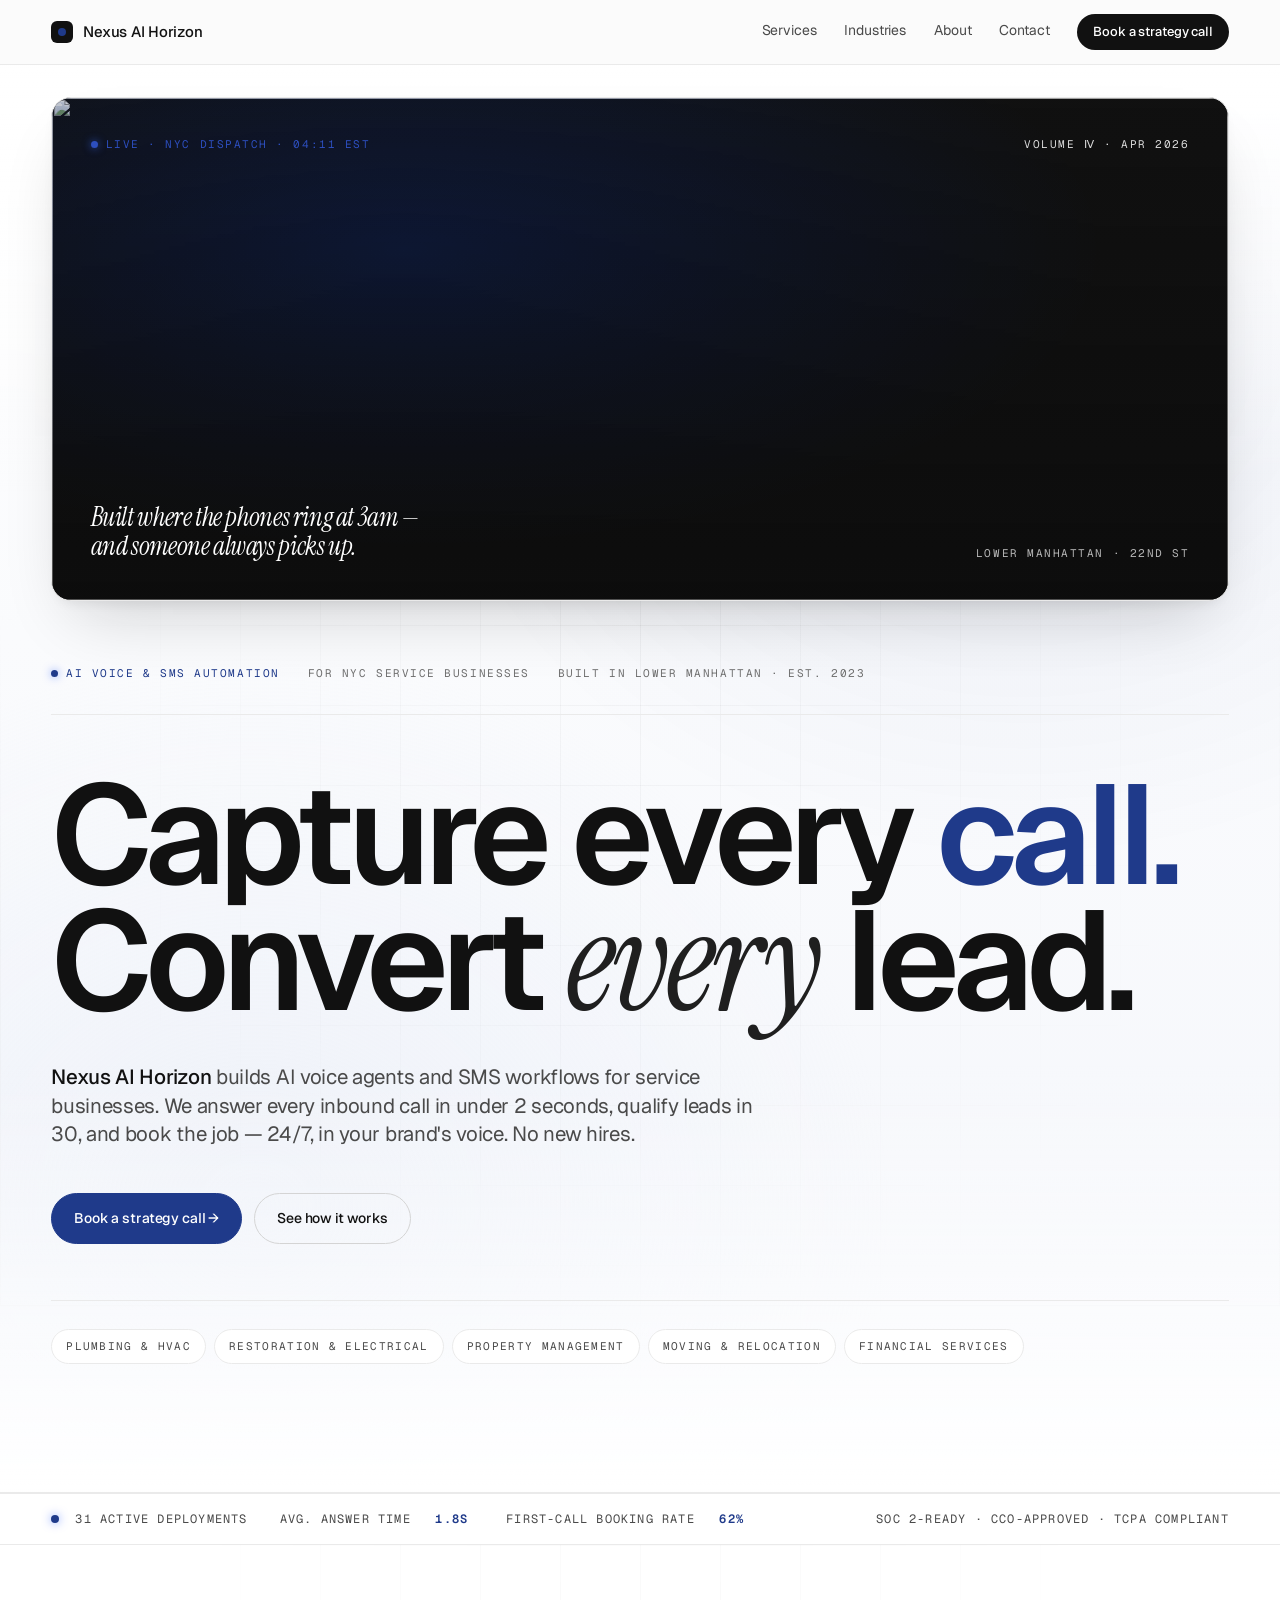
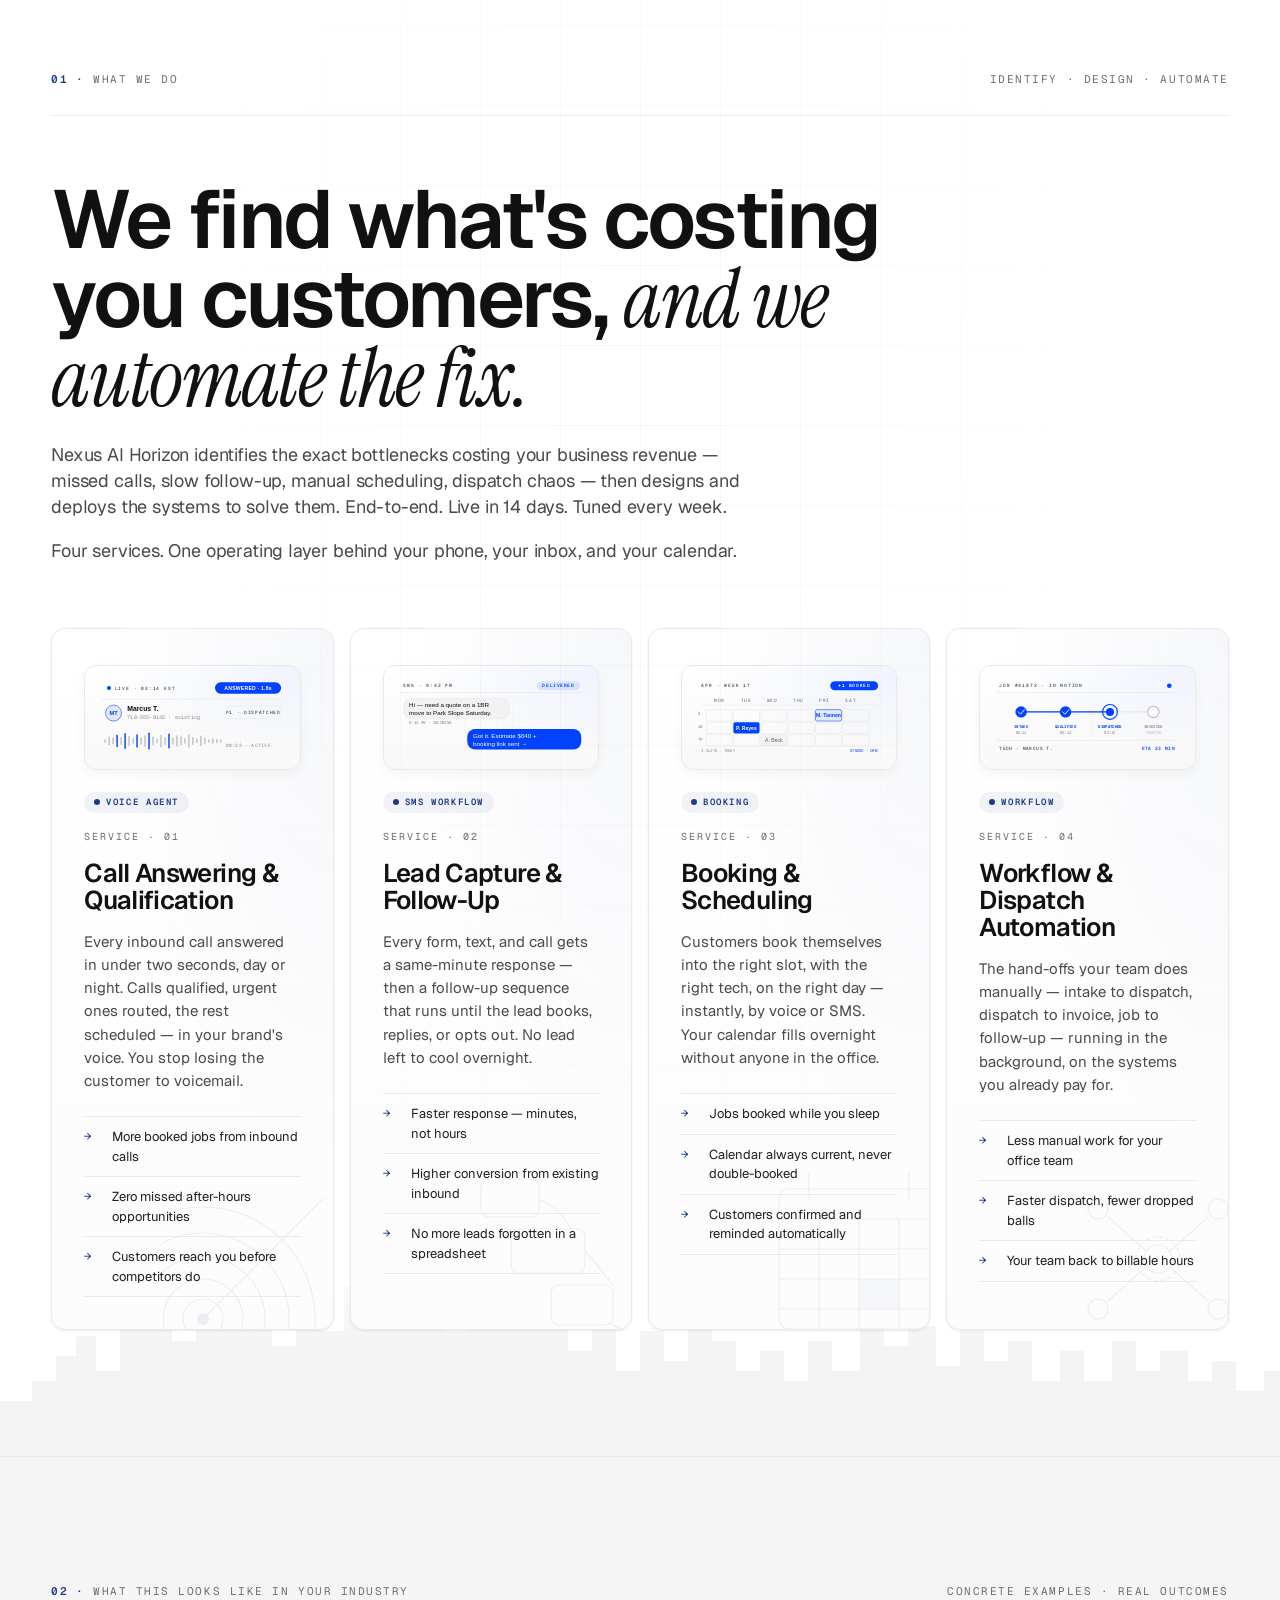
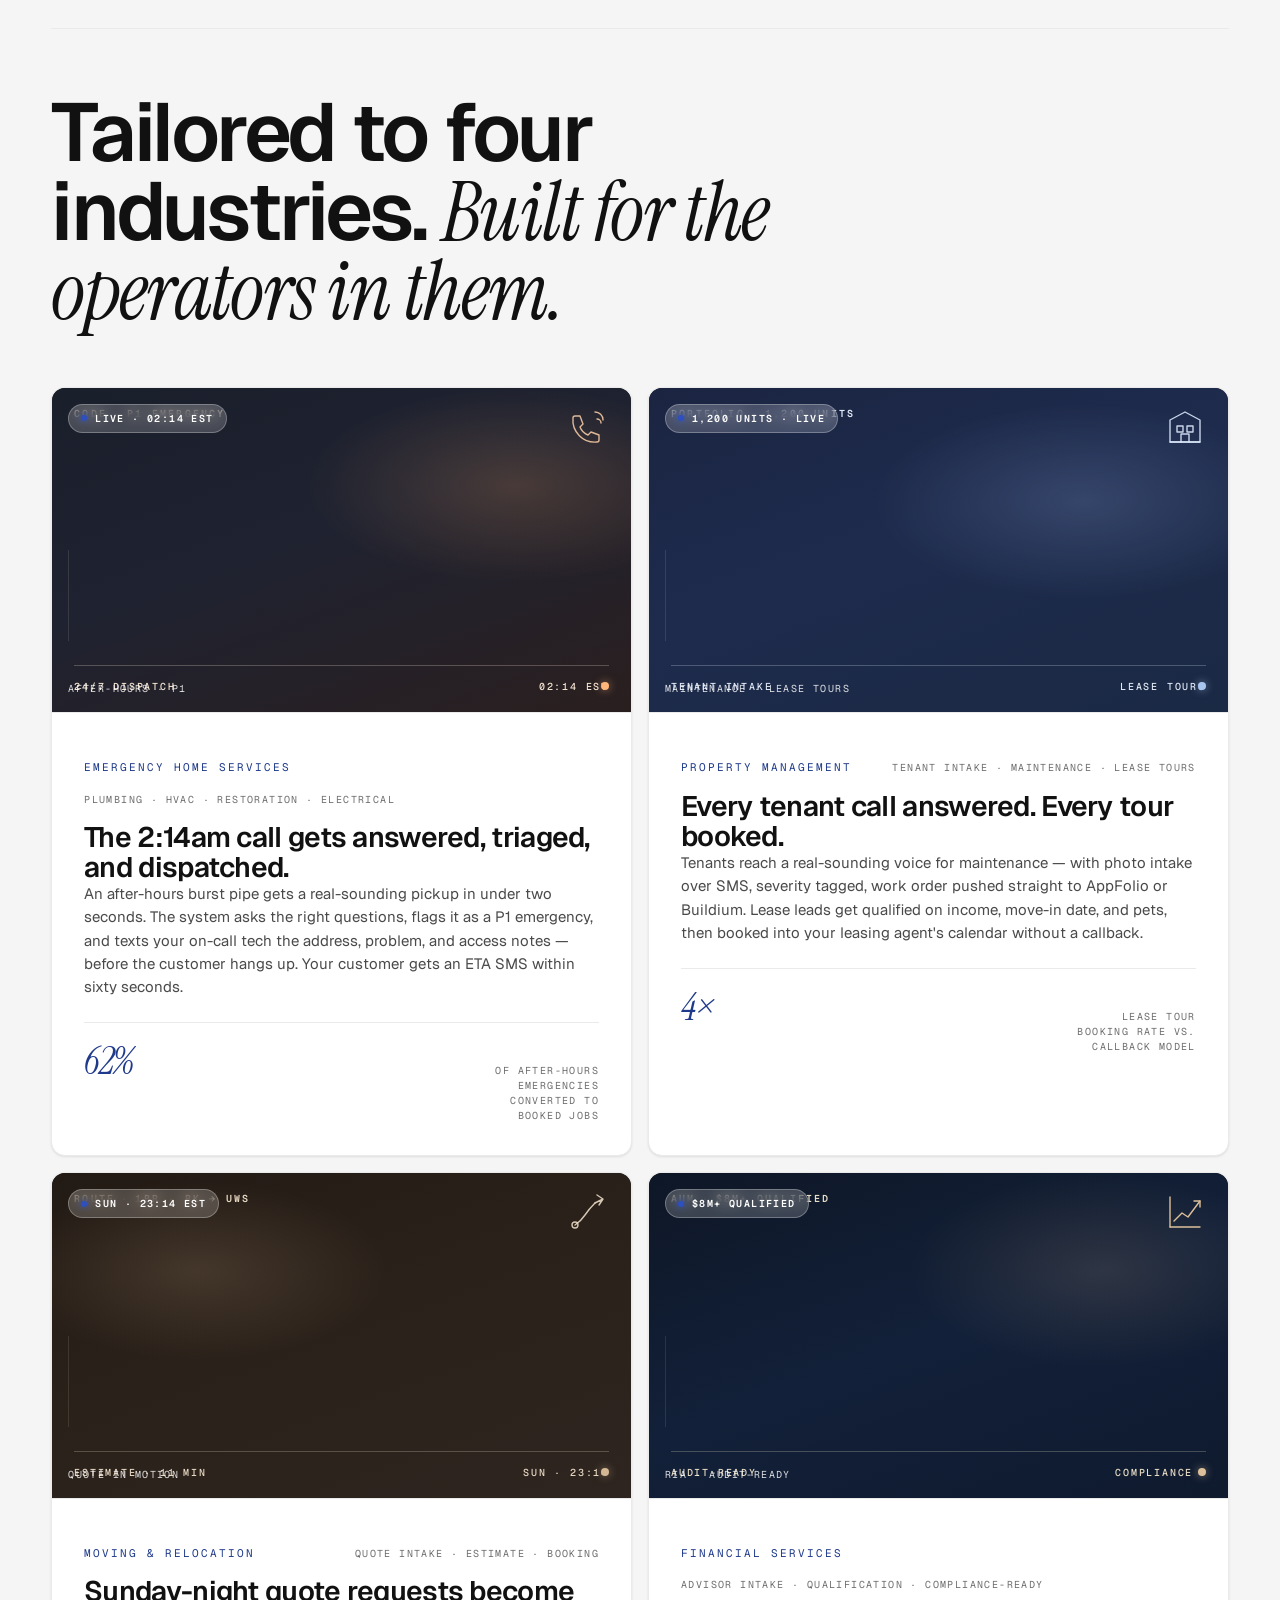
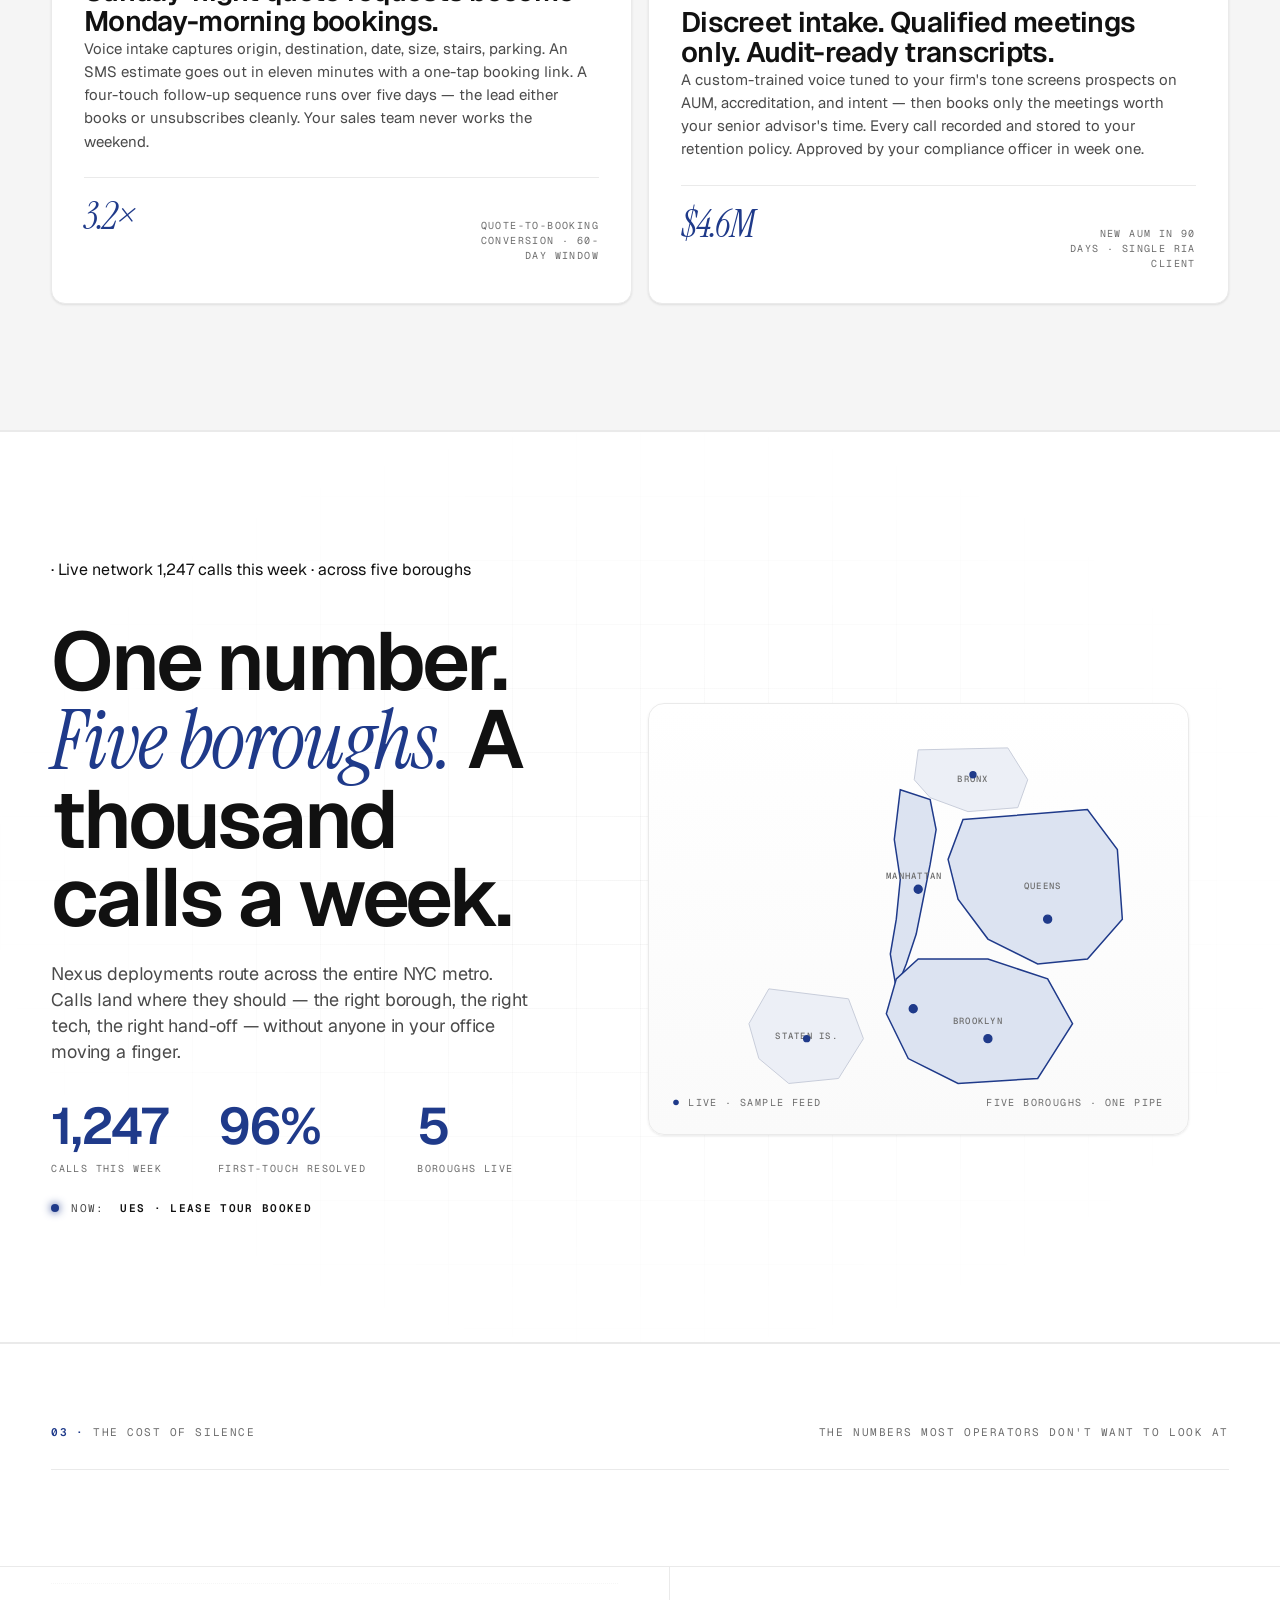
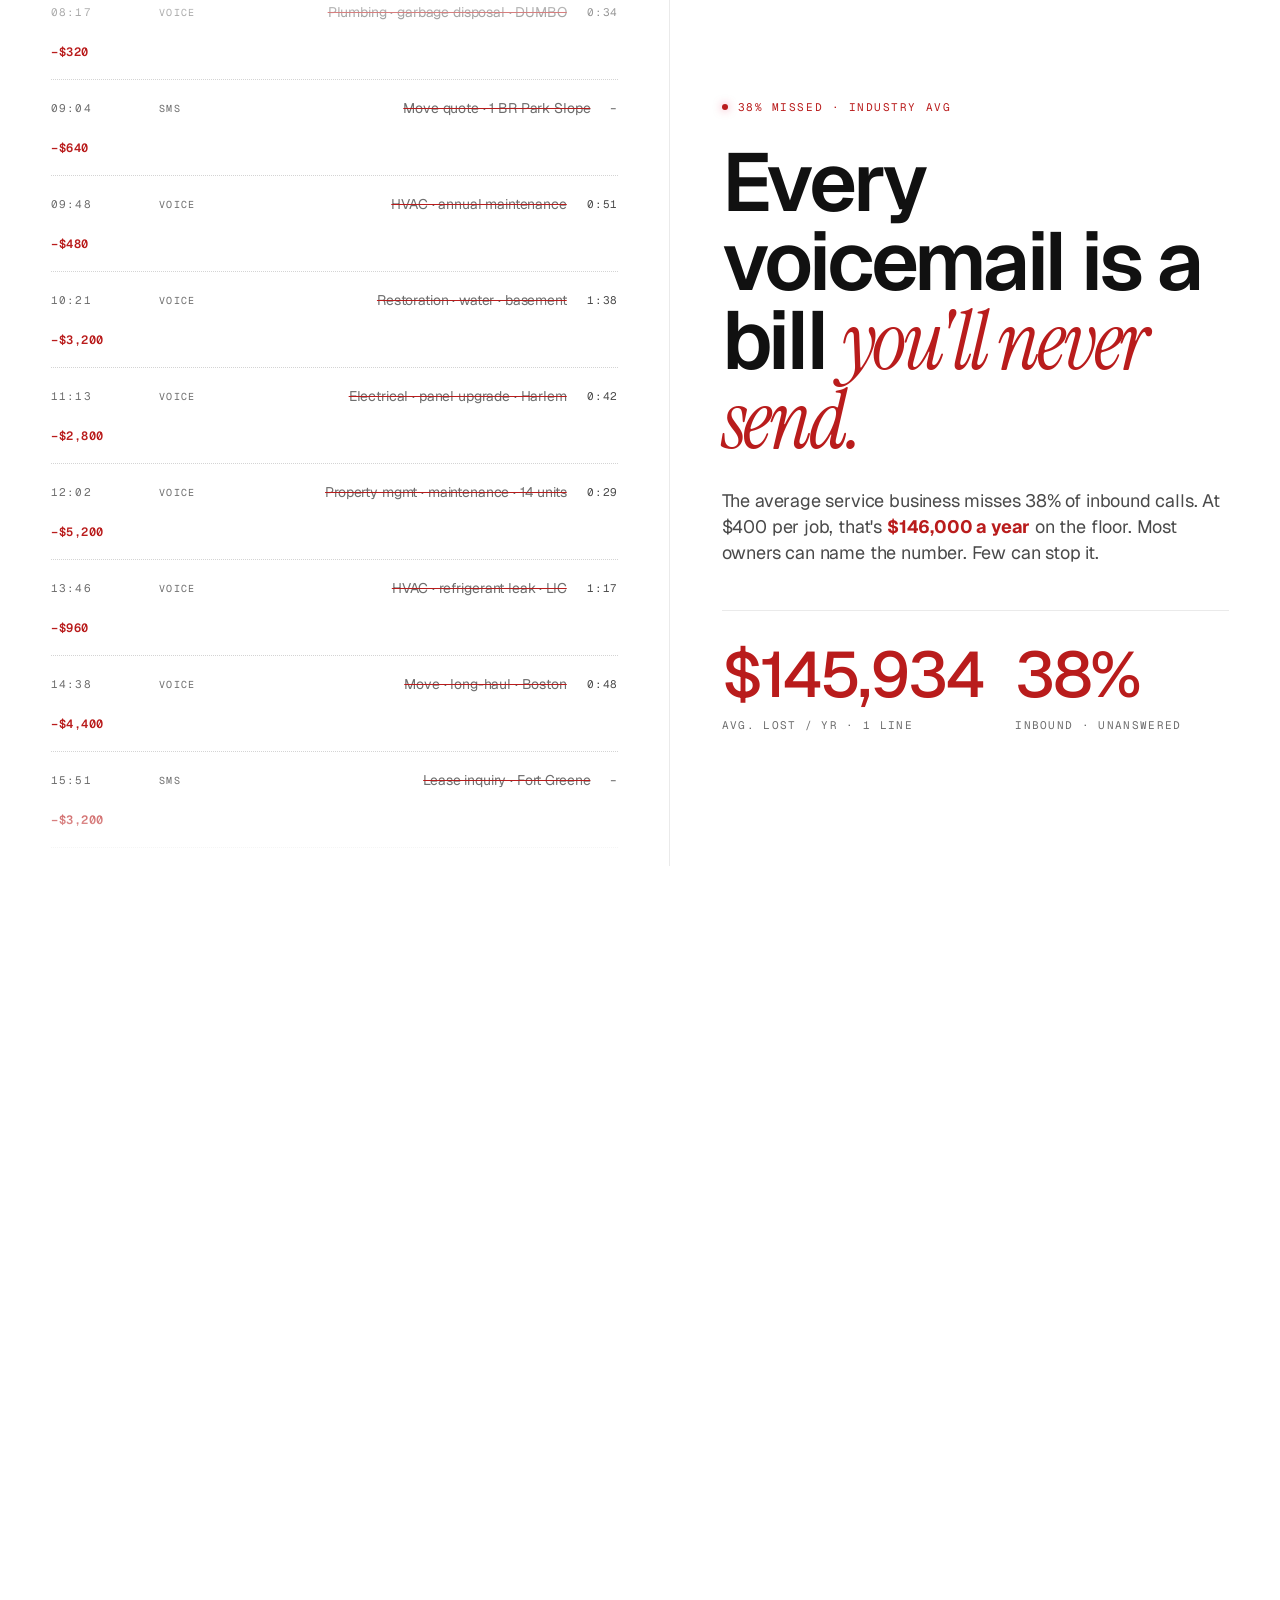
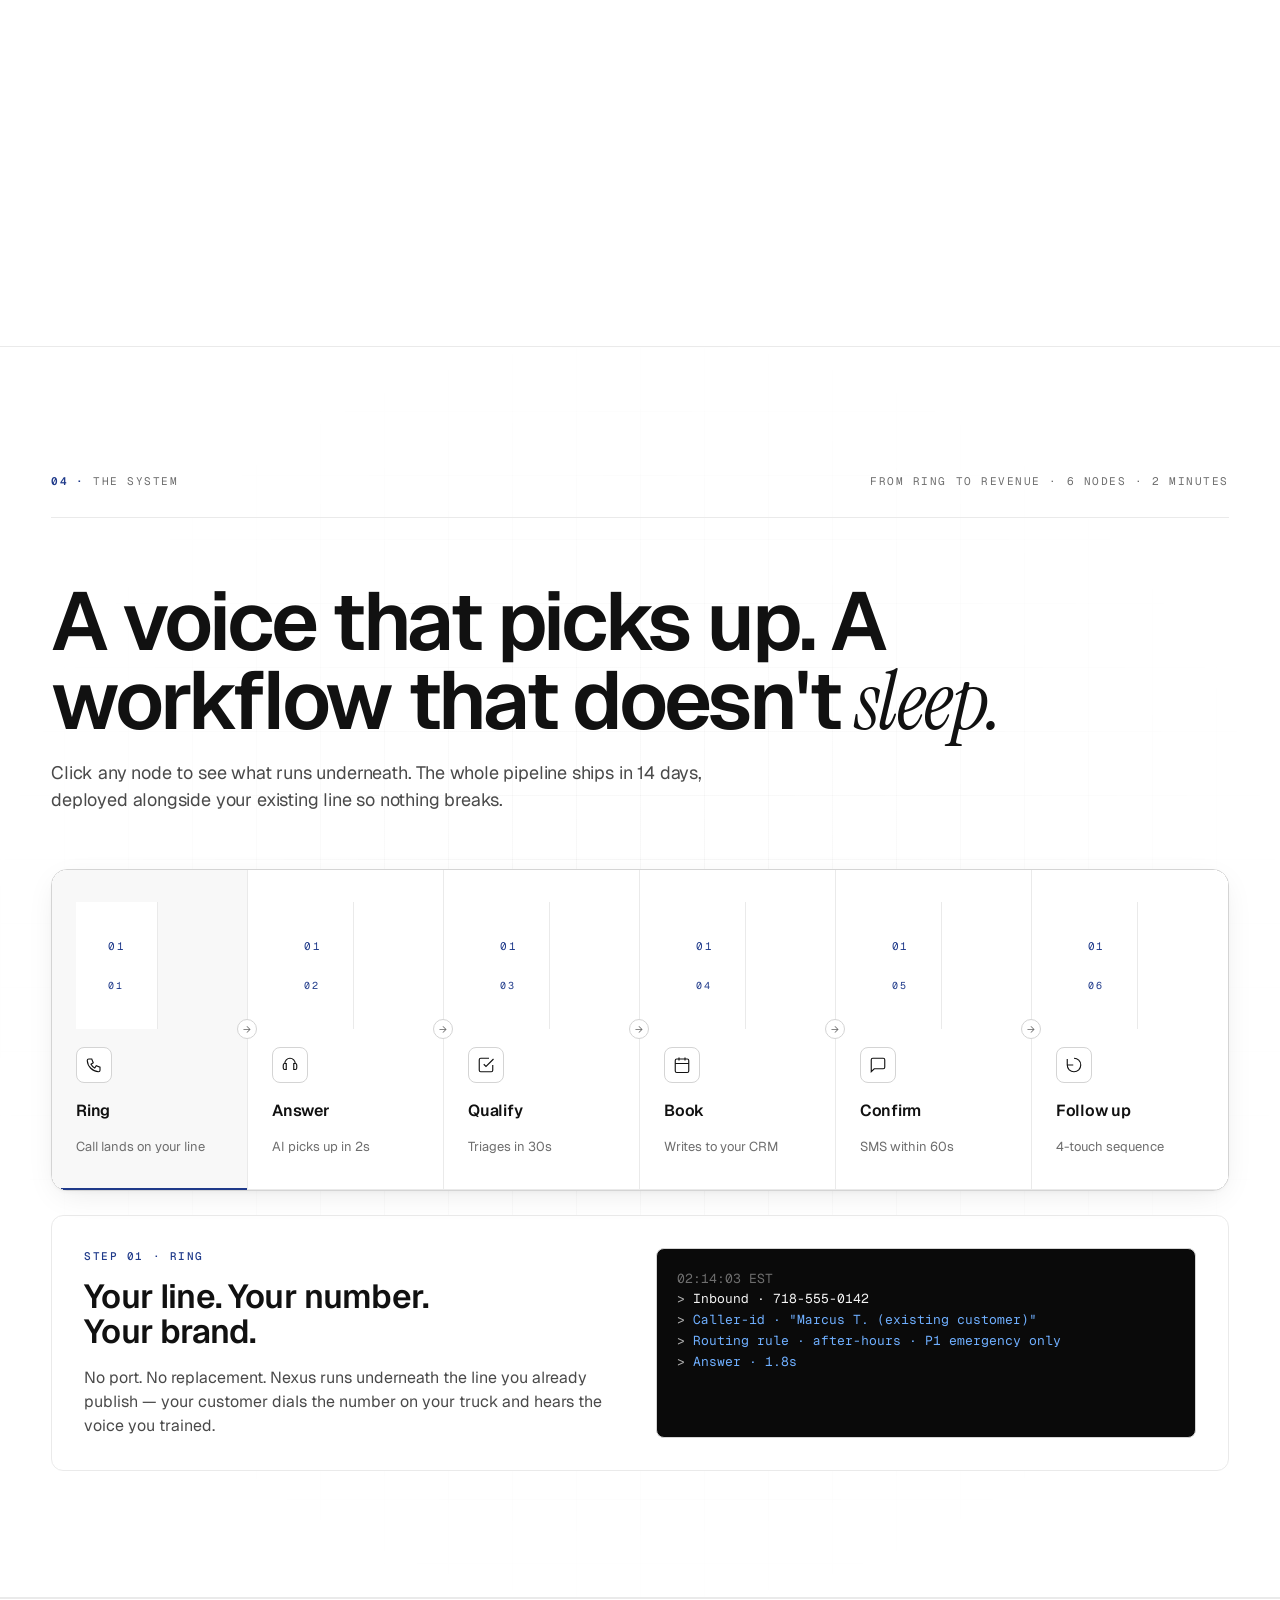
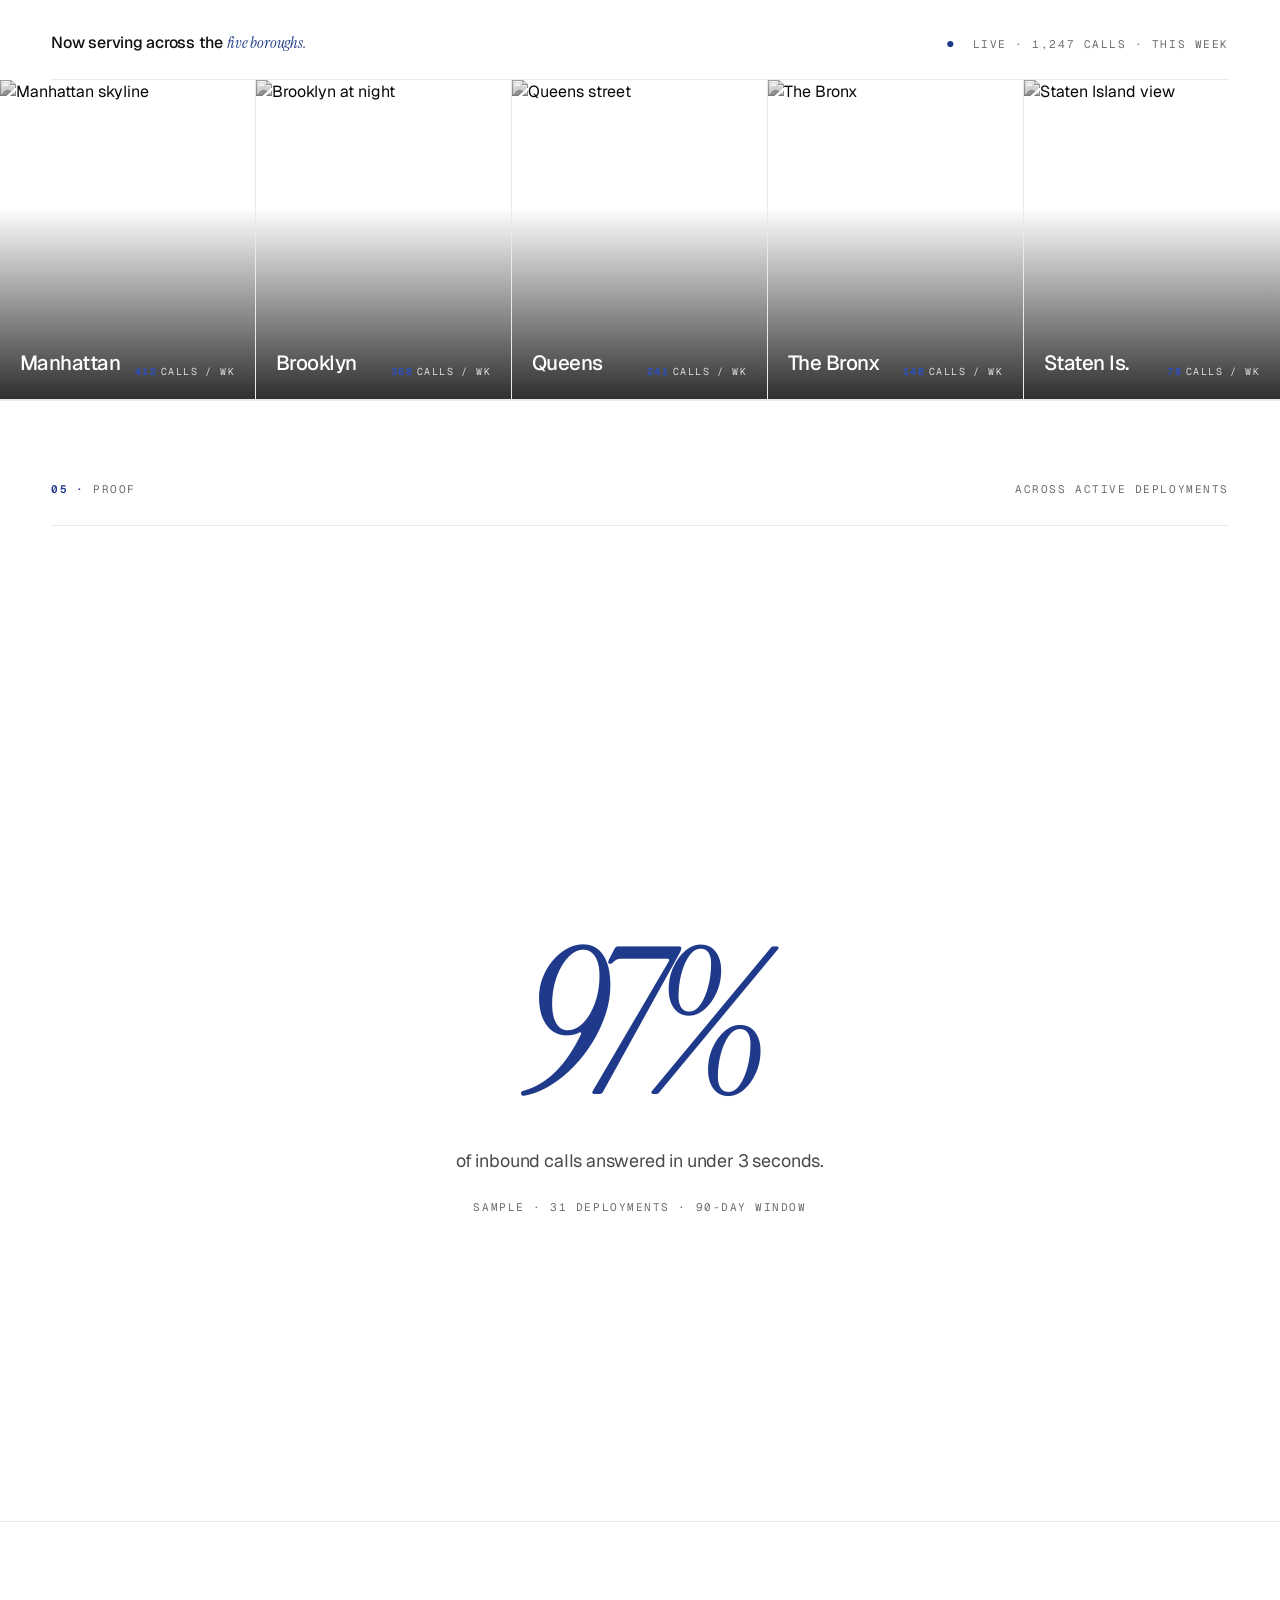
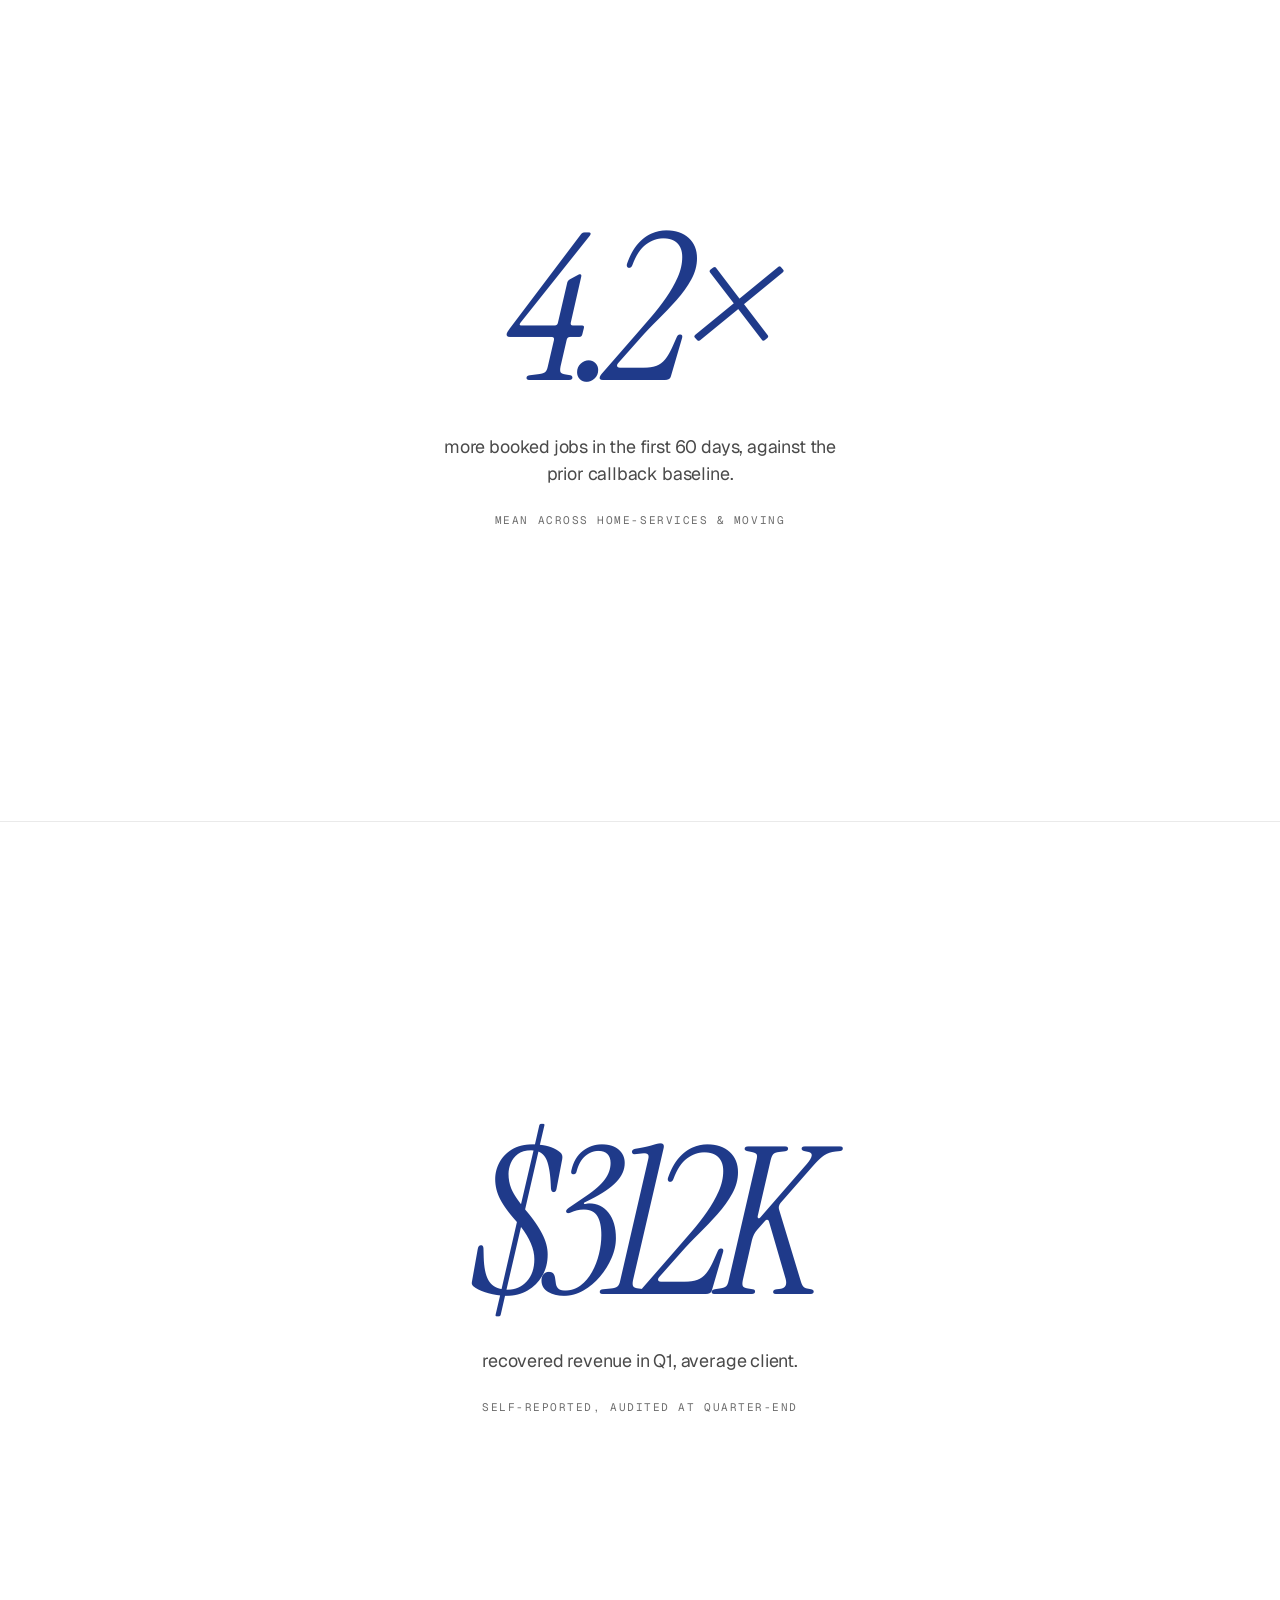
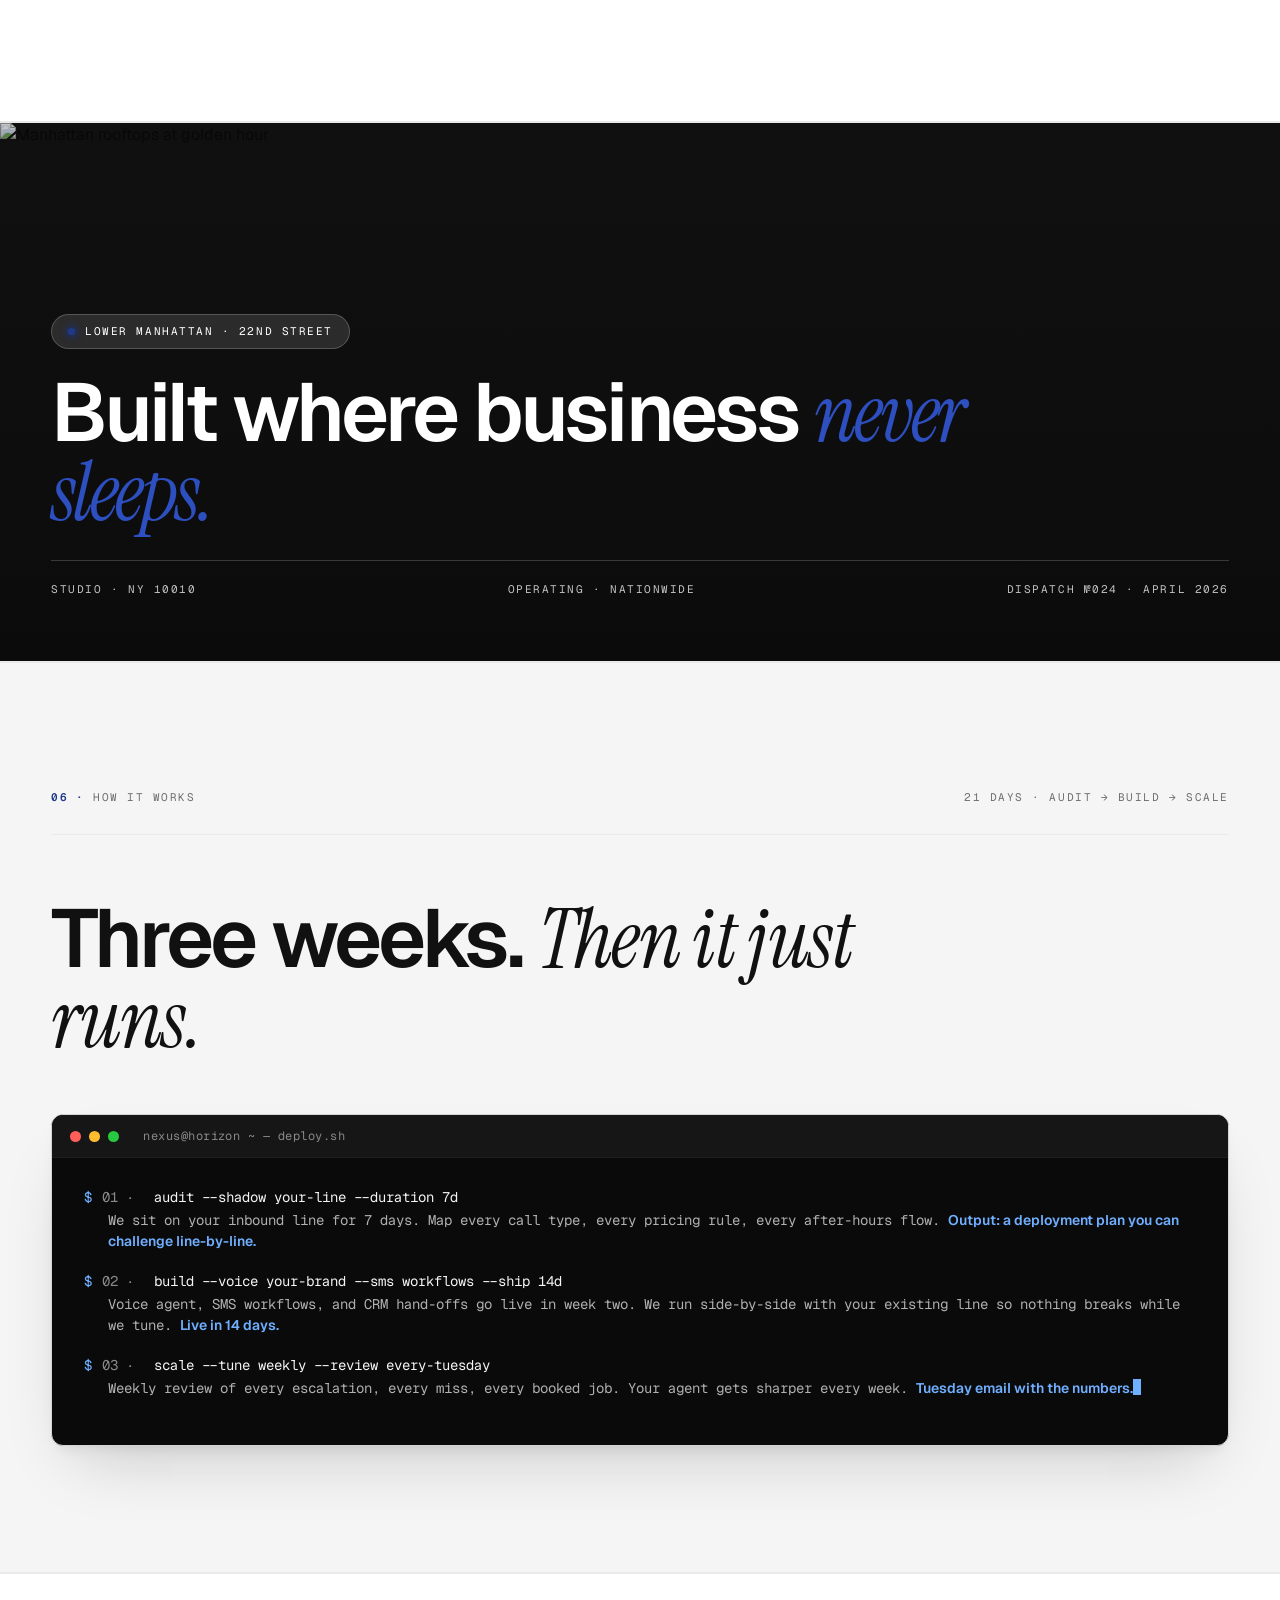
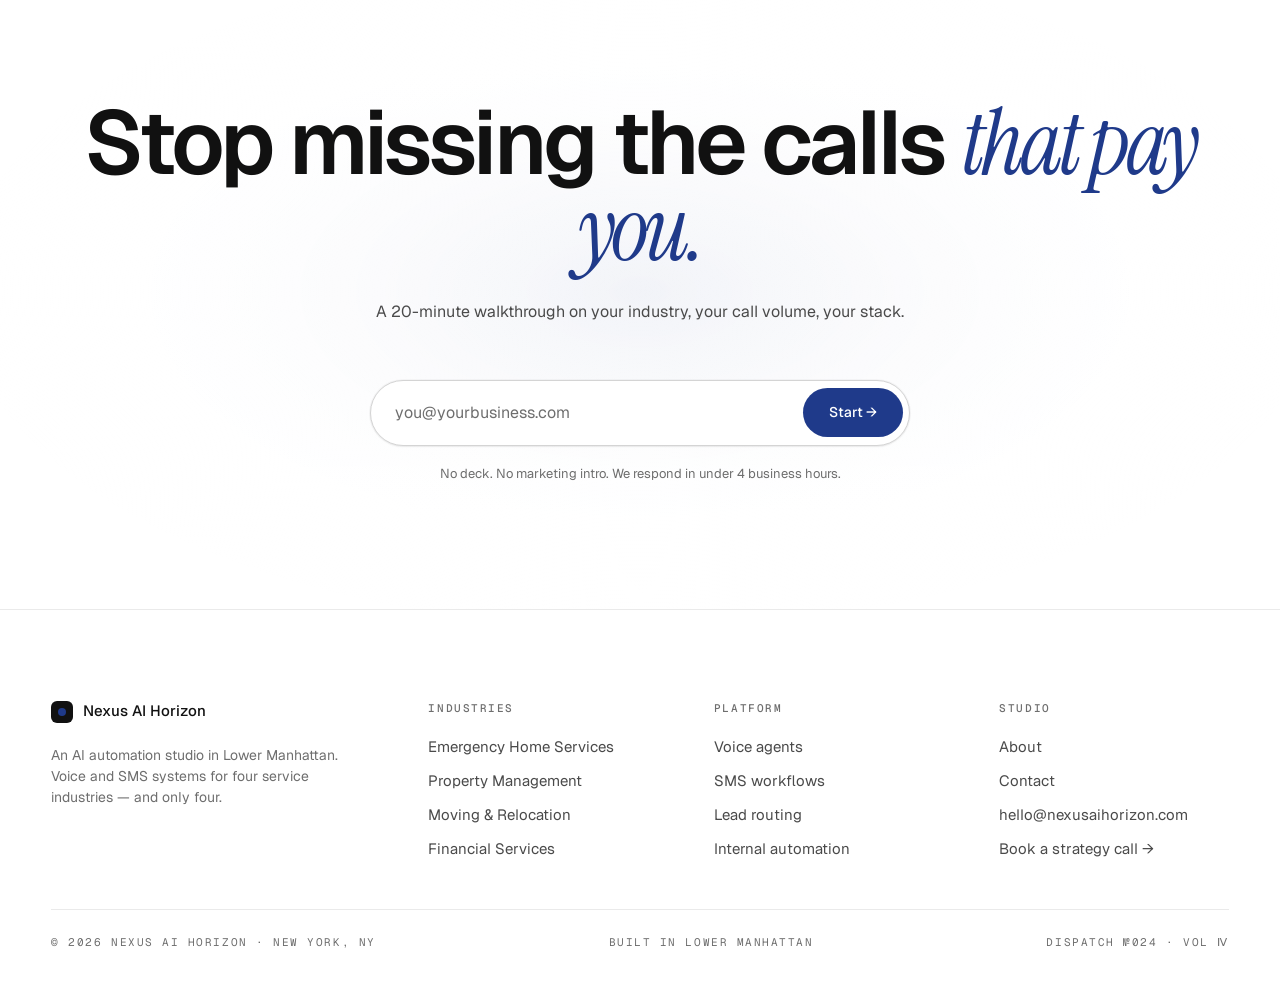
==== commit a5ba225d: "Industry cards: remove Roman numerals, promote videos to primary visual - Removed the giant italic R" ====
--- a/index.html
+++ b/index.html
@@ -470,7 +470,6 @@
                 <source src="https://videos.pexels.com/video-files/4990246/4990246-hd_1920_1080_30fps.mp4" type="video/mp4" />
                 <source src="https://videos.pexels.com/video-files/2034115/2034115-hd_1920_1080_30fps.mp4" type="video/mp4" />
               </video>
-              <div class="num-bg"><span>Ⅰ</span></div>
               <span class="code">CODE<span class="dash">·</span>P1 EMERGENCY</span>
               <span class="icon-mark">
                 <!-- minimal phone receiver with two signal arcs -->
@@ -488,7 +487,7 @@
           </div>
           <div class="ex-body">
             <div class="ex-head">
-              <span class="ex-num">Ⅰ · Emergency Home Services</span>
+              <span class="ex-num">Emergency Home Services</span>
               <span class="ex-meta">Plumbing · HVAC · Restoration · Electrical</span>
             </div>
             <div>
@@ -510,7 +509,6 @@
                 <source src="https://videos.pexels.com/video-files/2519660/2519660-uhd_2560_1440_24fps.mp4" type="video/mp4" />
                 <source src="https://videos.pexels.com/video-files/2519660/2519660-hd_1920_1080_24fps.mp4" type="video/mp4" />
               </video>
-              <div class="num-bg"><span>Ⅱ</span></div>
               <span class="code">PORTFOLIO<span class="dash">·</span>1,200 UNITS</span>
               <span class="icon-mark">
                 <!-- minimal building outline with door + 4 windows -->
@@ -530,7 +528,7 @@
           </div>
           <div class="ex-body">
             <div class="ex-head">
-              <span class="ex-num">Ⅱ · Property Management</span>
+              <span class="ex-num">Property Management</span>
               <span class="ex-meta">Tenant intake · Maintenance · Lease tours</span>
             </div>
             <div>
@@ -552,7 +550,6 @@
                 <source src="https://videos.pexels.com/video-files/3209828/3209828-uhd_2560_1440_25fps.mp4" type="video/mp4" />
                 <source src="https://videos.pexels.com/video-files/3209828/3209828-hd_1920_1080_25fps.mp4" type="video/mp4" />
               </video>
-              <div class="num-bg"><span>Ⅲ</span></div>
               <span class="code">ROUTE<span class="dash">·</span>1BR · BK → UWS</span>
               <span class="icon-mark">
                 <!-- minimal route from origin marker to destination, with arrow -->
@@ -570,7 +567,7 @@
           </div>
           <div class="ex-body">
             <div class="ex-head">
-              <span class="ex-num">Ⅲ · Moving &amp; Relocation</span>
+              <span class="ex-num">Moving &amp; Relocation</span>
               <span class="ex-meta">Quote intake · Estimate · Booking</span>
             </div>
             <div>
@@ -592,7 +589,6 @@
                 <source src="https://videos.pexels.com/video-files/1409899/1409899-uhd_2560_1440_25fps.mp4" type="video/mp4" />
                 <source src="https://videos.pexels.com/video-files/853877/853877-hd_1920_1080_25fps.mp4" type="video/mp4" />
               </video>
-              <div class="num-bg"><span>Ⅳ</span></div>
               <span class="code">AUM<span class="dash">·</span>$8M+ QUALIFIED</span>
               <span class="icon-mark">
                 <!-- minimal ascending line with end-arrow -->
@@ -611,7 +607,7 @@
           </div>
           <div class="ex-body">
             <div class="ex-head">
-              <span class="ex-num">Ⅳ · Financial Services</span>
+              <span class="ex-num">Financial Services</span>
               <span class="ex-meta">Advisor intake · Qualification · Compliance-ready</span>
             </div>
             <div>
--- a/assets/css/styles.css
+++ b/assets/css/styles.css
@@ -532,11 +532,11 @@
 .ex-illo .icon-mark,
 .ex-illo .accent-dot { z-index: 4; }
 
-/* Per-industry video tint via filter — feels industry-specific even with abstract footage */
-.ex-illo--emergency .ambient { filter: grayscale(100%) contrast(110%) brightness(.55) sepia(.3) hue-rotate(-15deg) saturate(1.3); opacity: .5; }
-.ex-illo--property  .ambient { filter: grayscale(100%) contrast(108%) brightness(.6); opacity: .5; }
-.ex-illo--moving    .ambient { filter: grayscale(100%) contrast(108%) brightness(.65) sepia(.5) hue-rotate(-25deg) saturate(.9); opacity: .5; }
-.ex-illo--financial .ambient { filter: grayscale(100%) contrast(110%) brightness(.55); opacity: .45; }
+/* Per-industry video tint — videos are now the dominant background element */
+.ex-illo--emergency .ambient { filter: contrast(108%) brightness(.65) saturate(.9); opacity: .92; mix-blend-mode: normal; }
+.ex-illo--property  .ambient { filter: contrast(108%) brightness(.7)  saturate(.9); opacity: .92; mix-blend-mode: normal; }
+.ex-illo--moving    .ambient { filter: contrast(108%) brightness(.7)  saturate(.95); opacity: .92; mix-blend-mode: normal; }
+.ex-illo--financial .ambient { filter: contrast(110%) brightness(.6)  saturate(.85); opacity: .92; mix-blend-mode: normal; }
 
 @media (prefers-reduced-motion: reduce) {
   .ex-illo .ambient { display: none; }
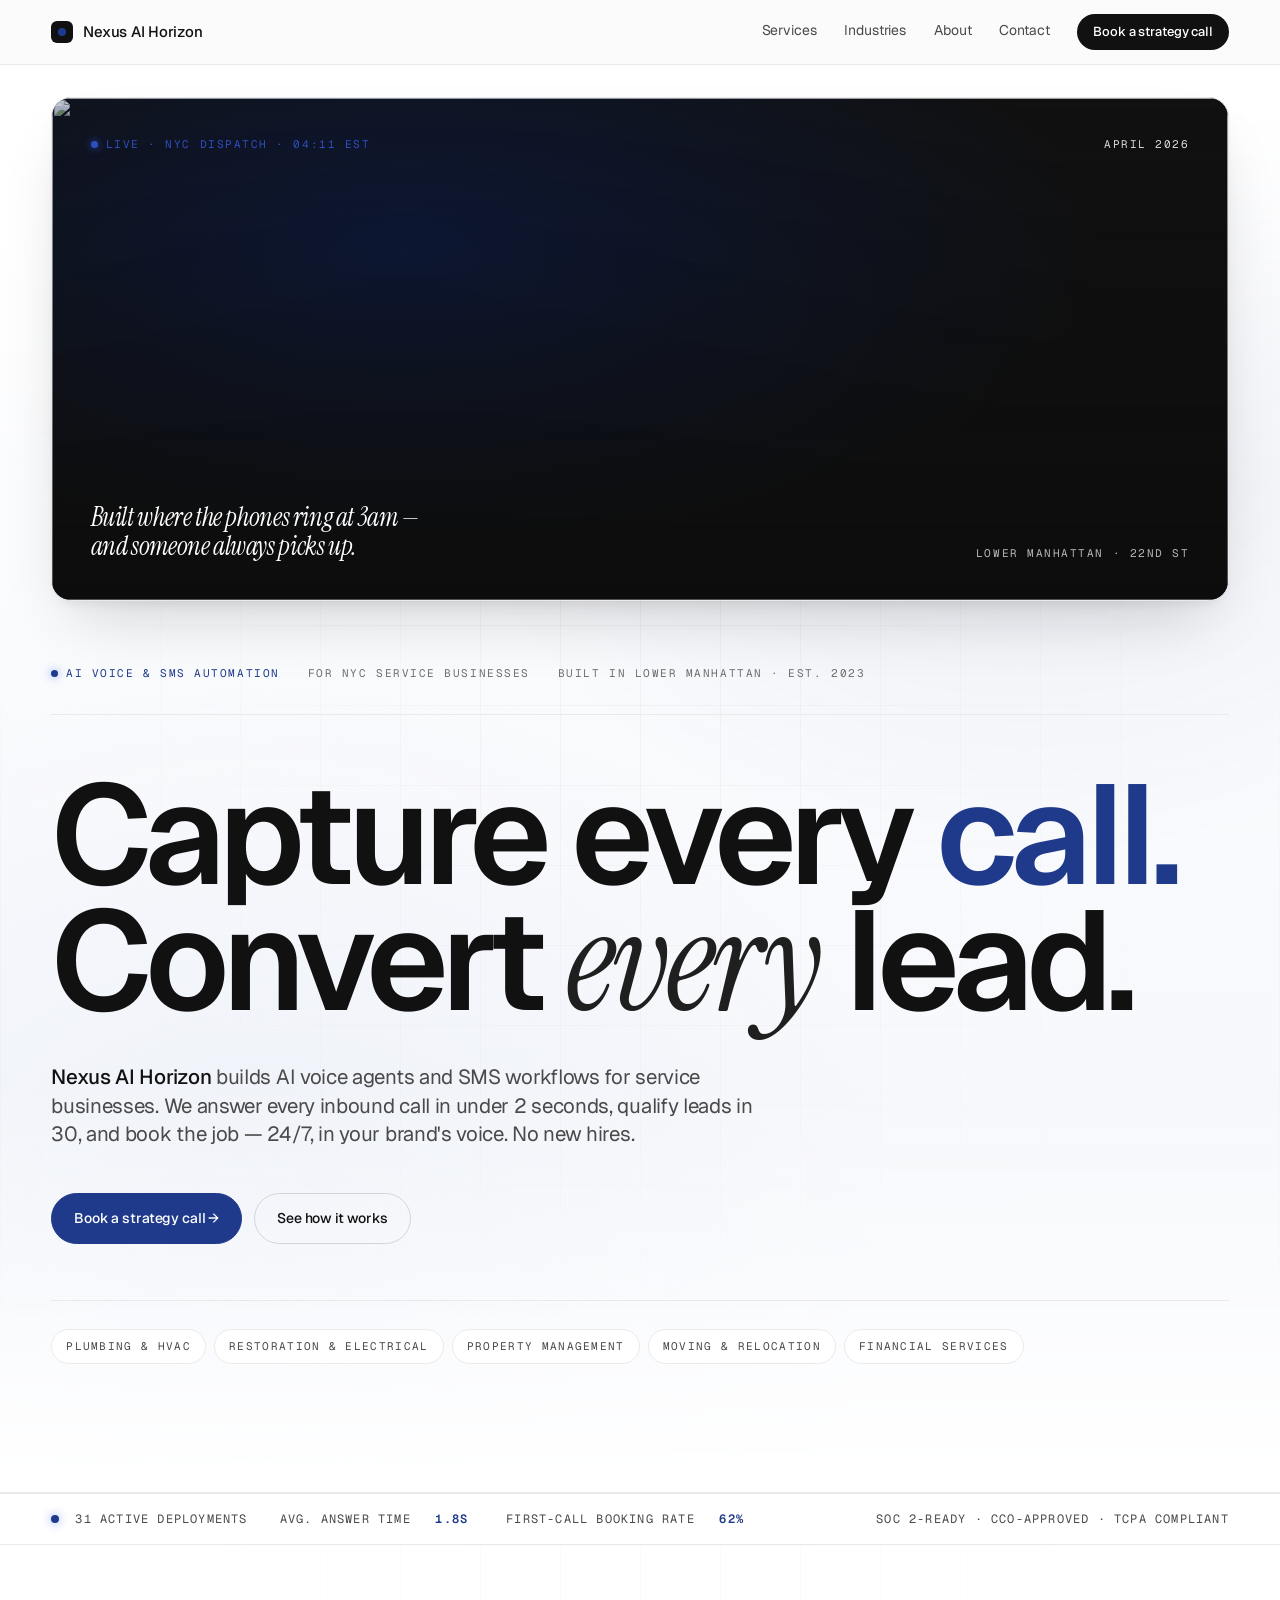
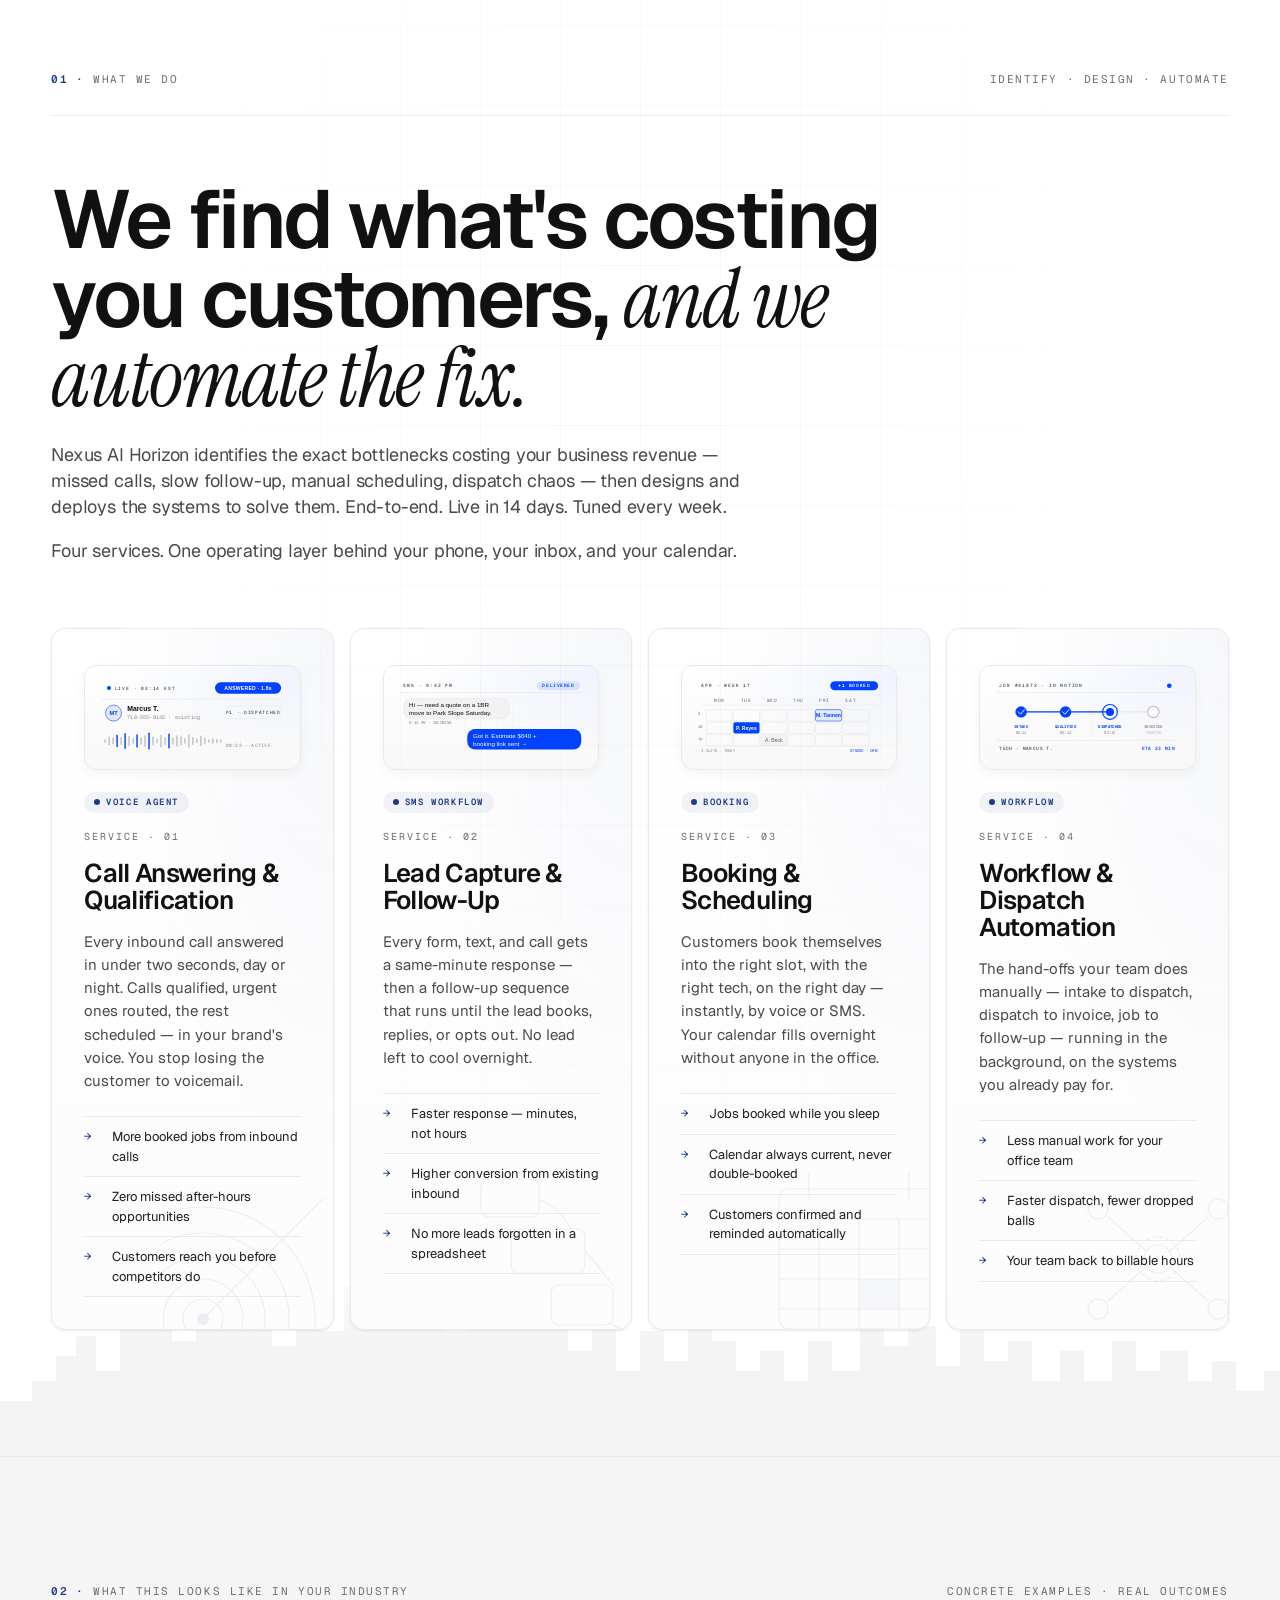
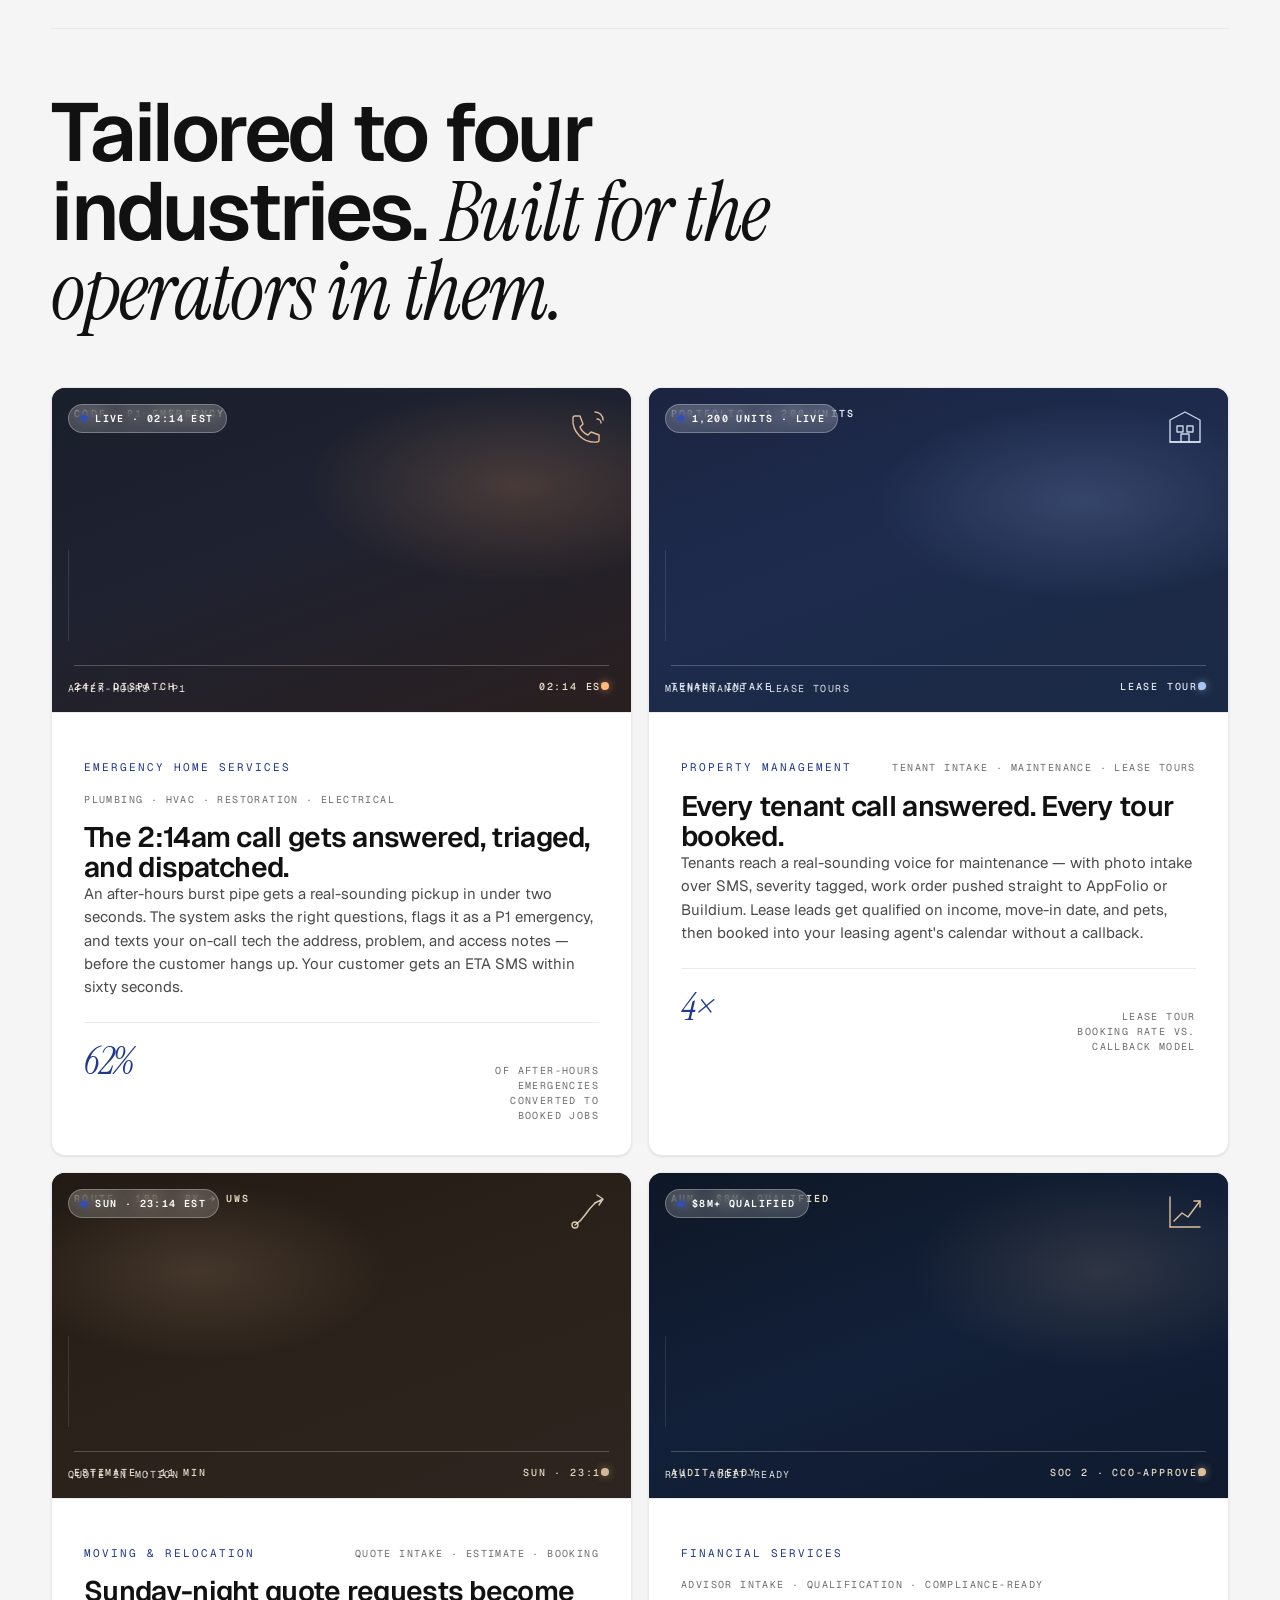
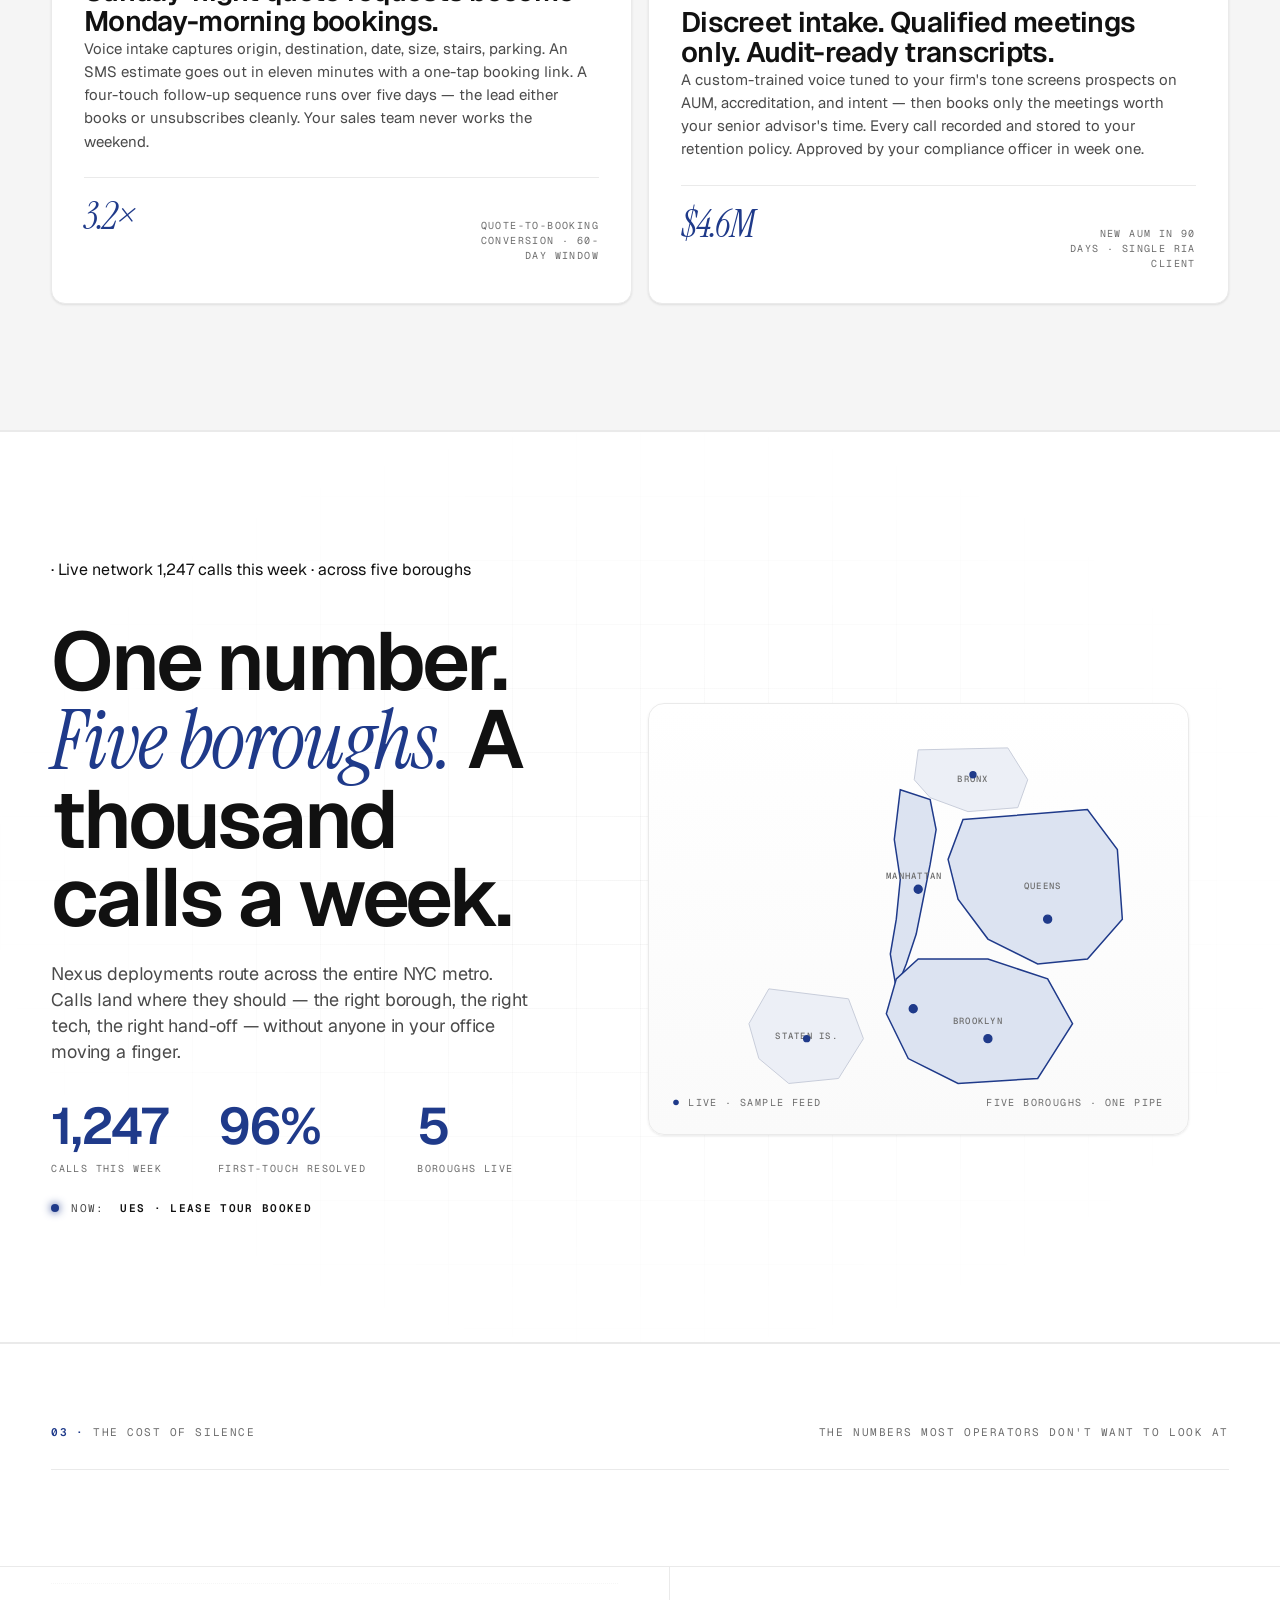
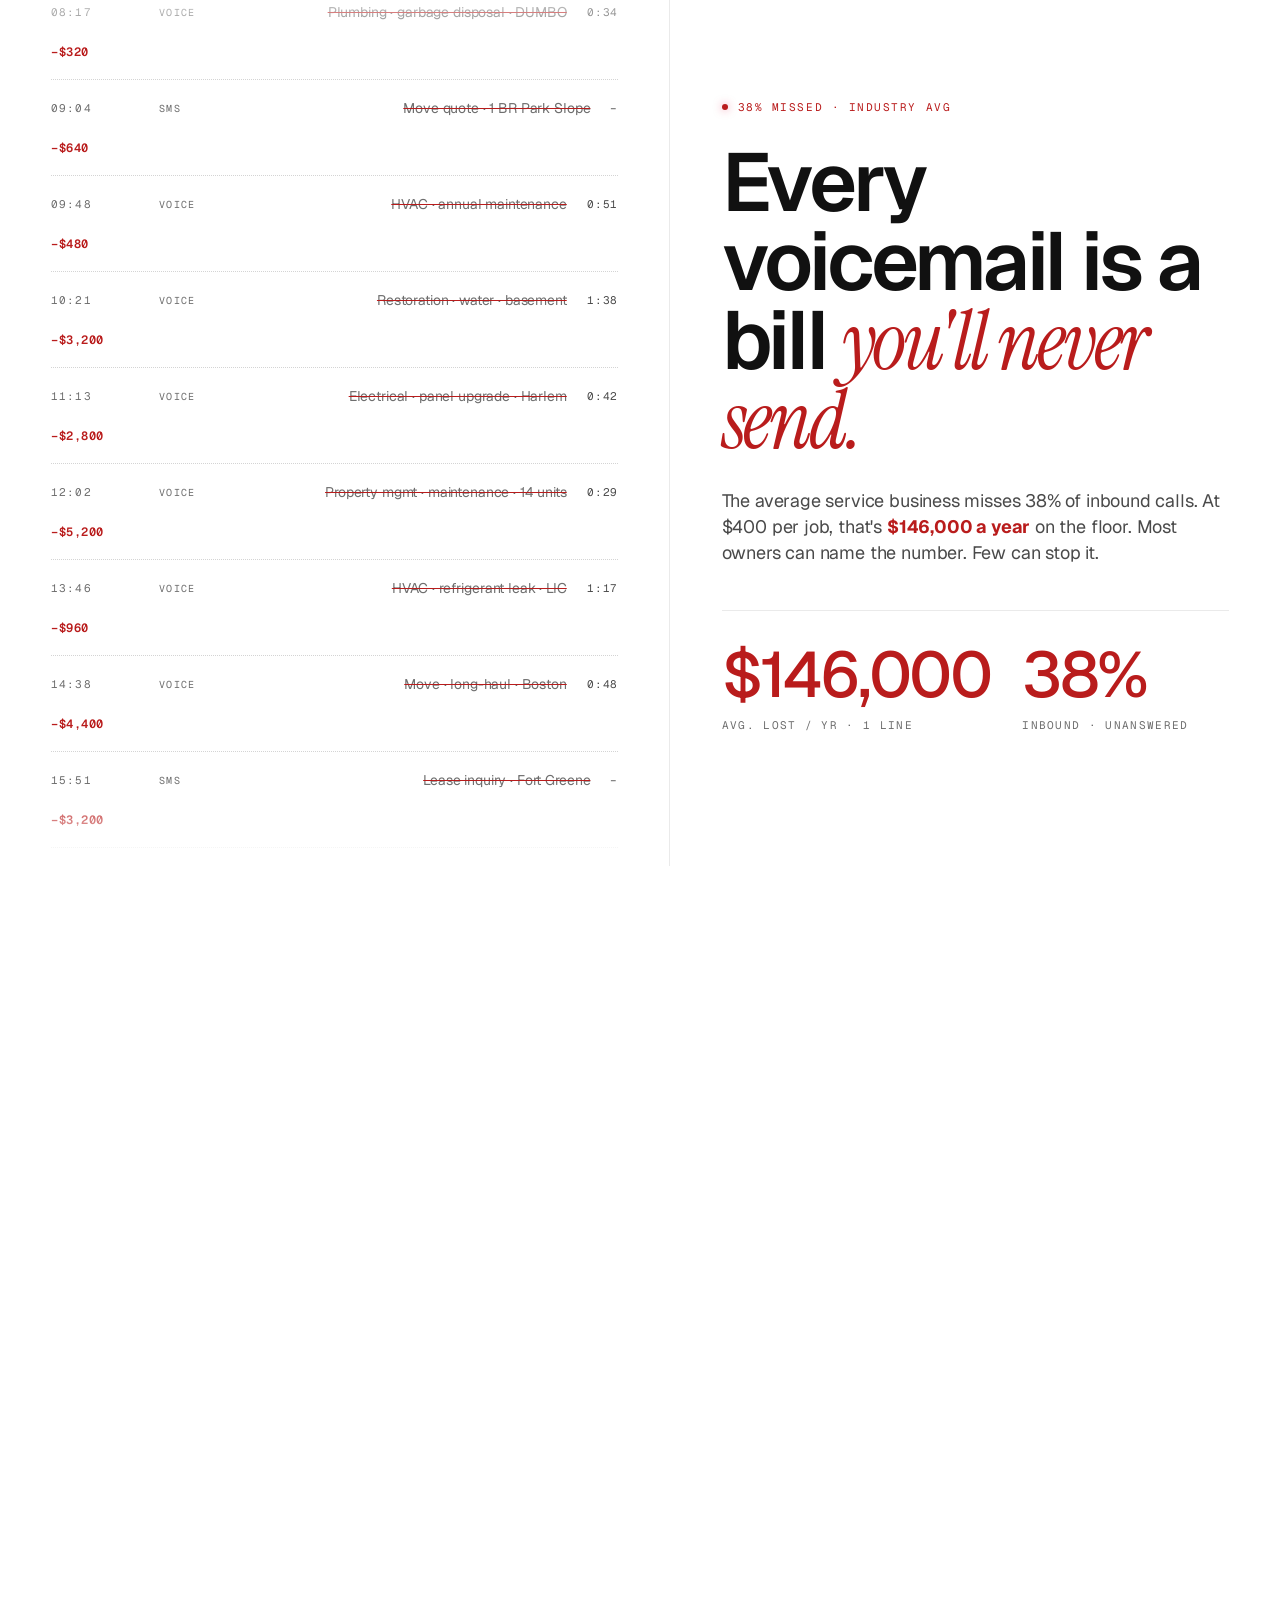
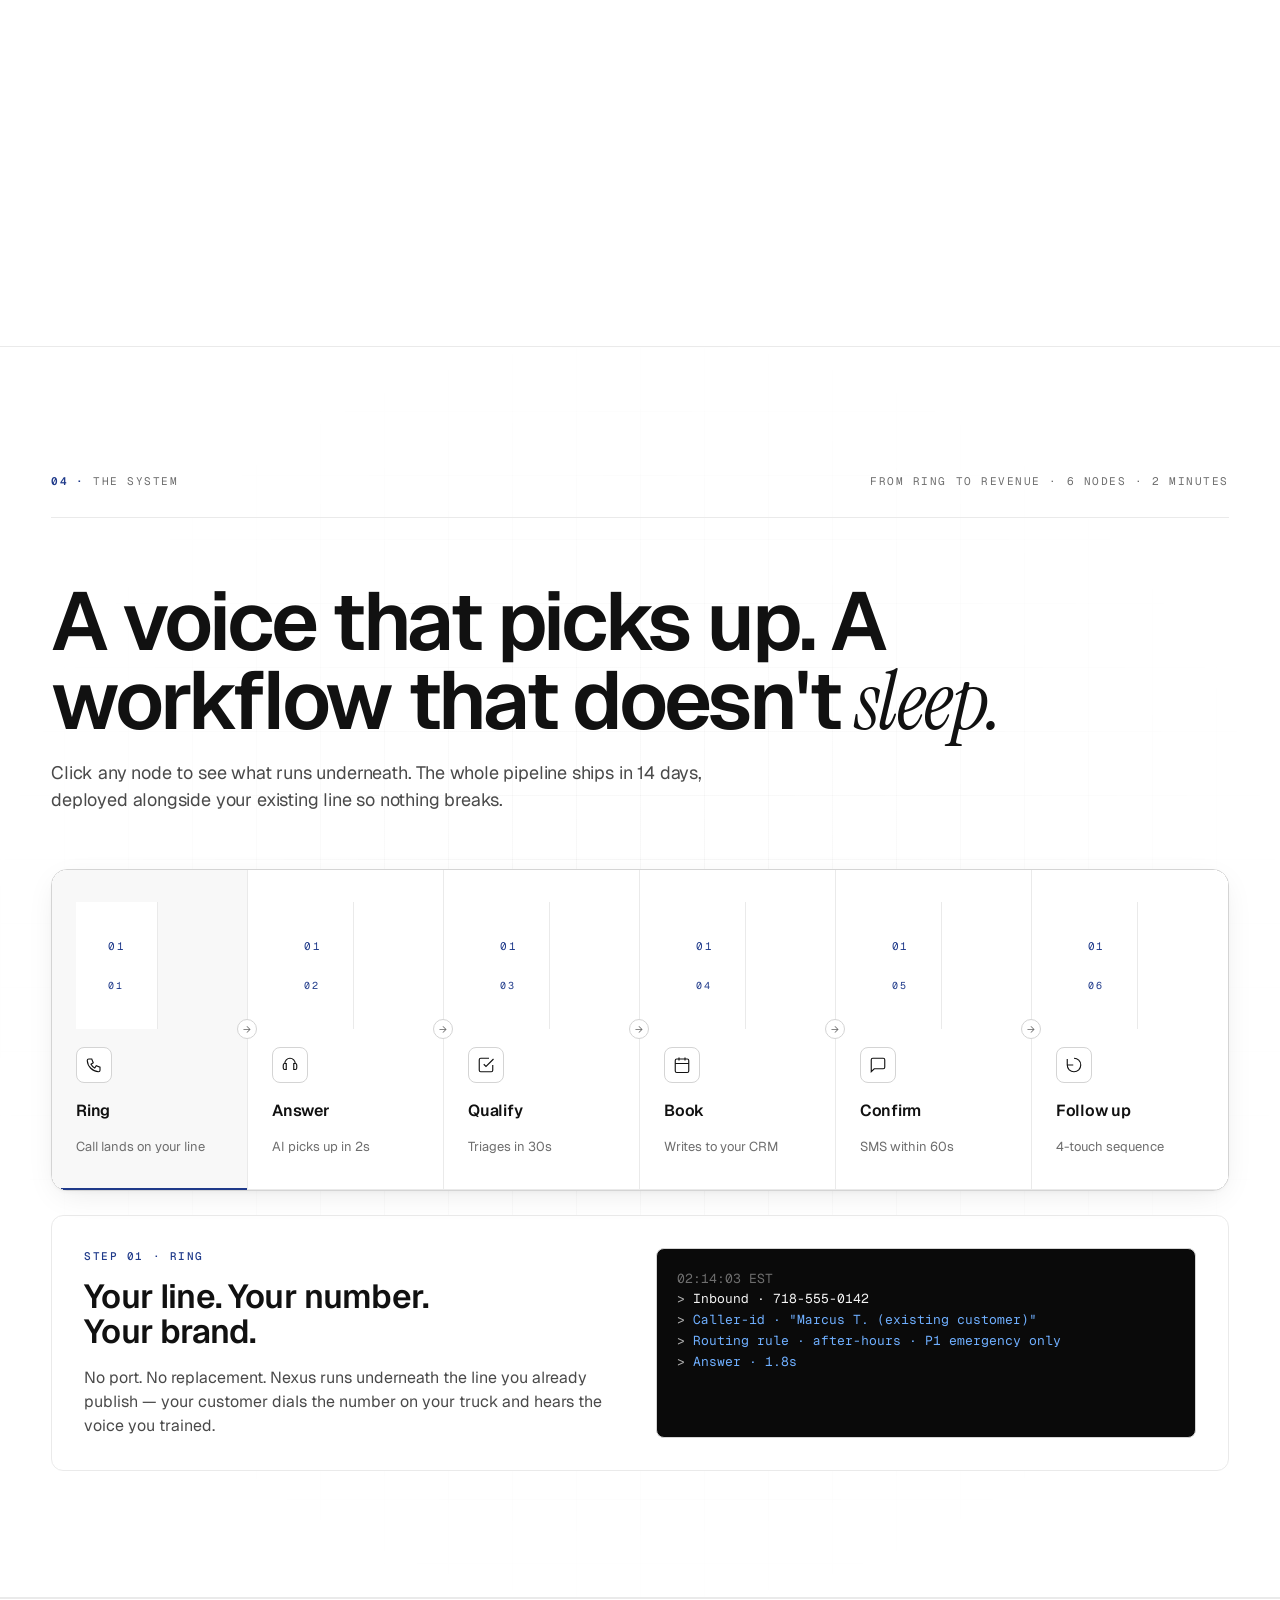
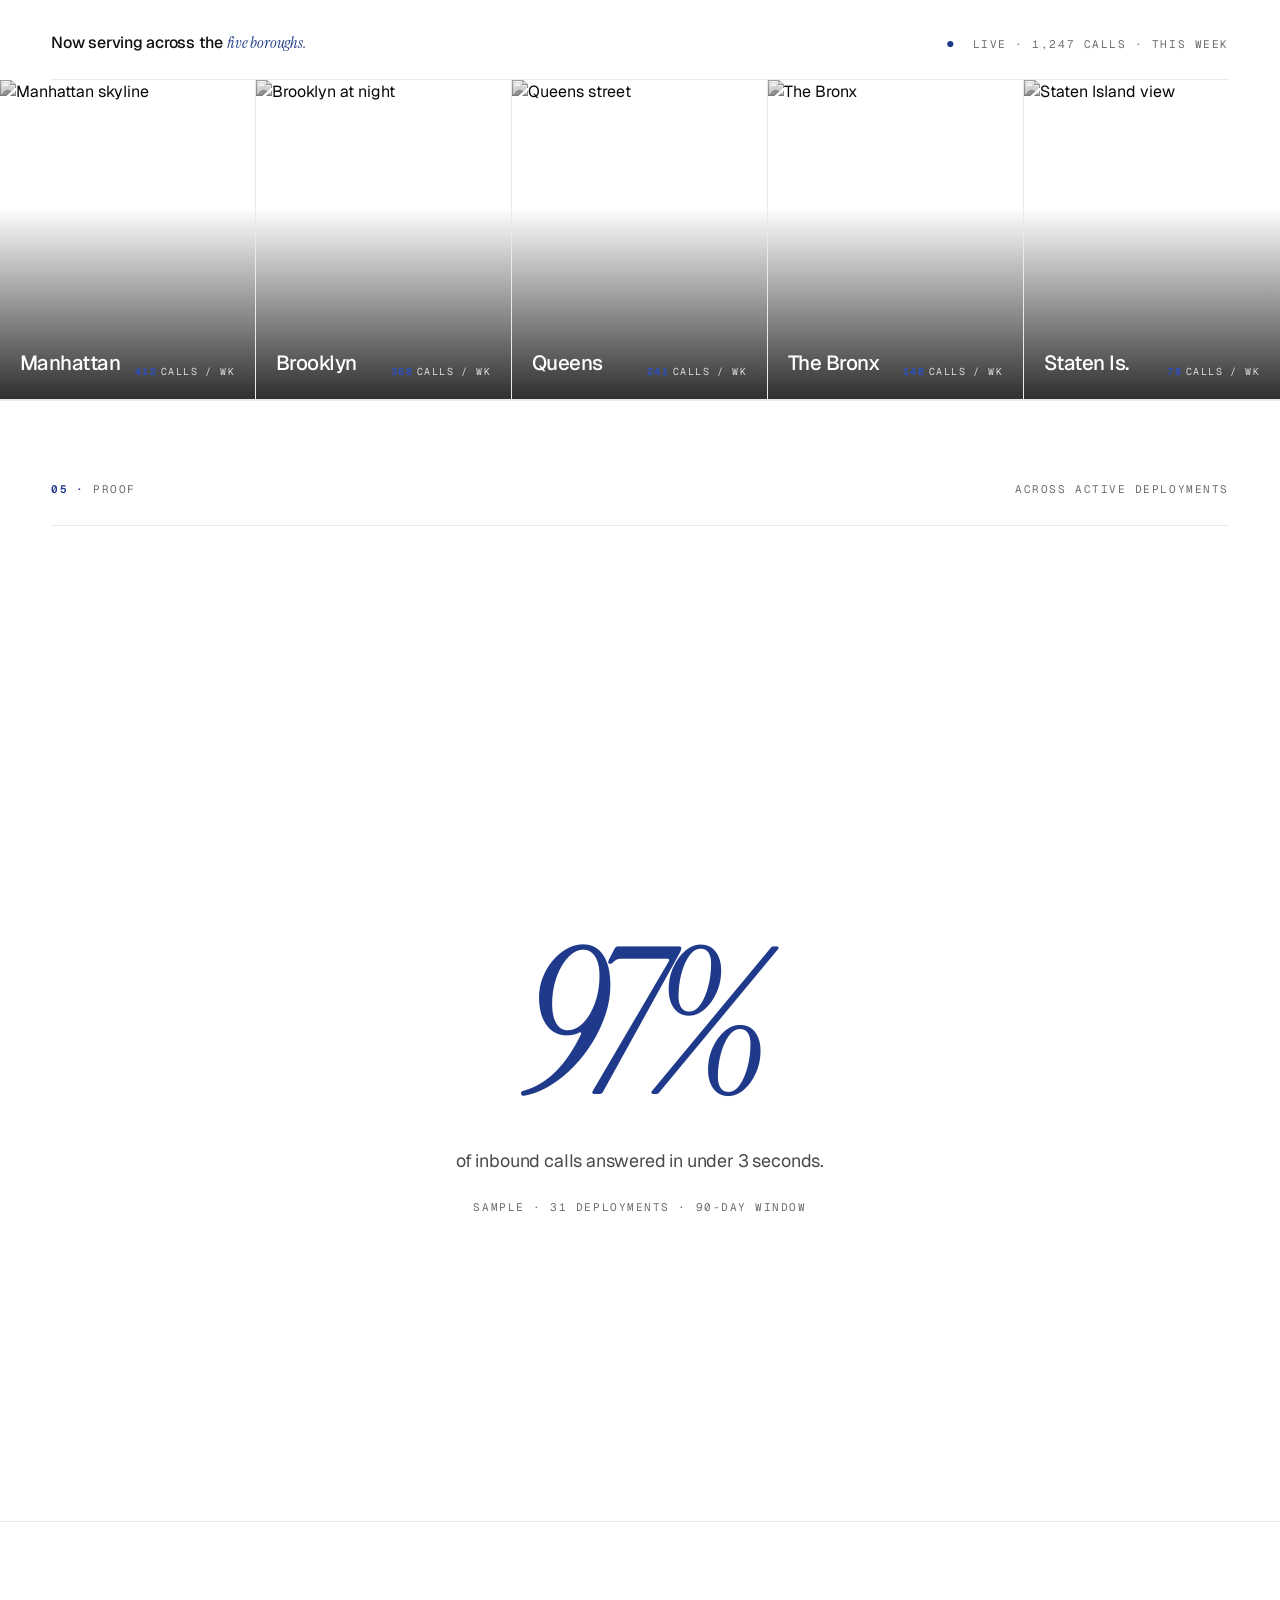
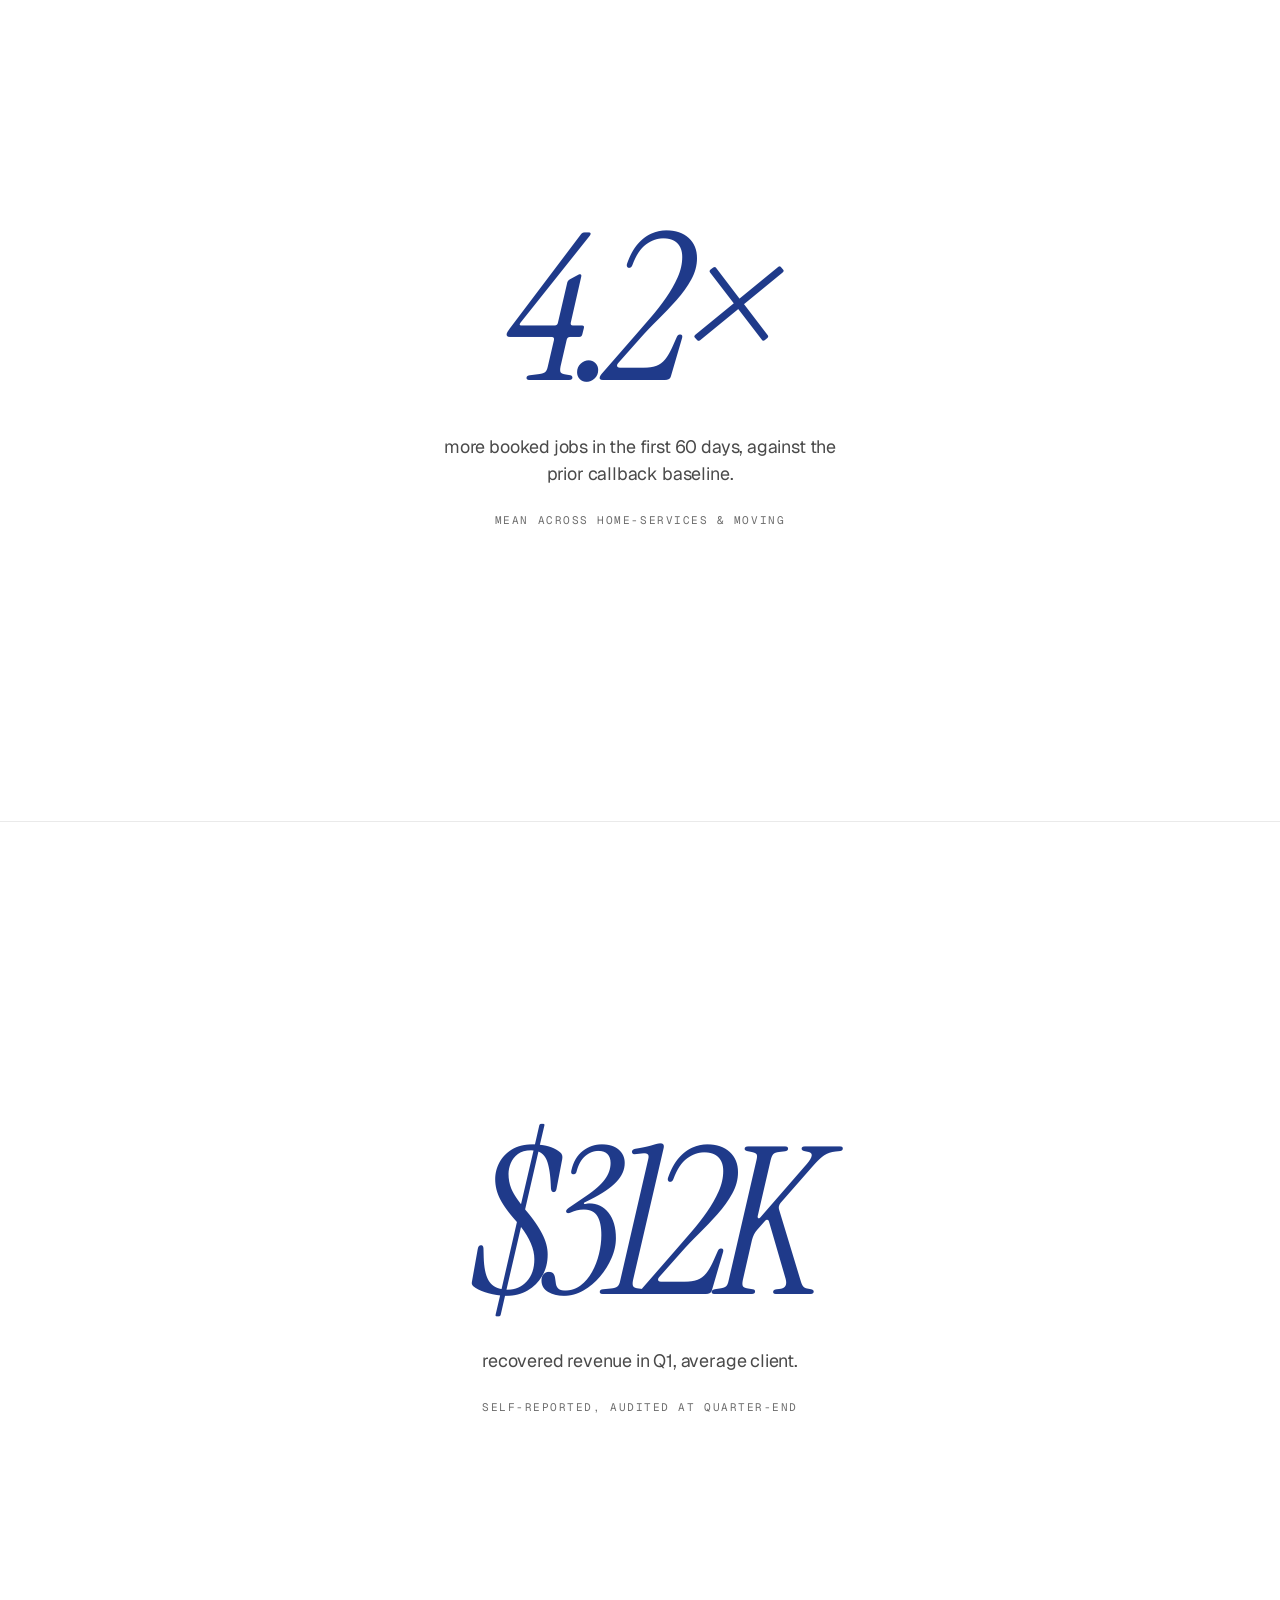
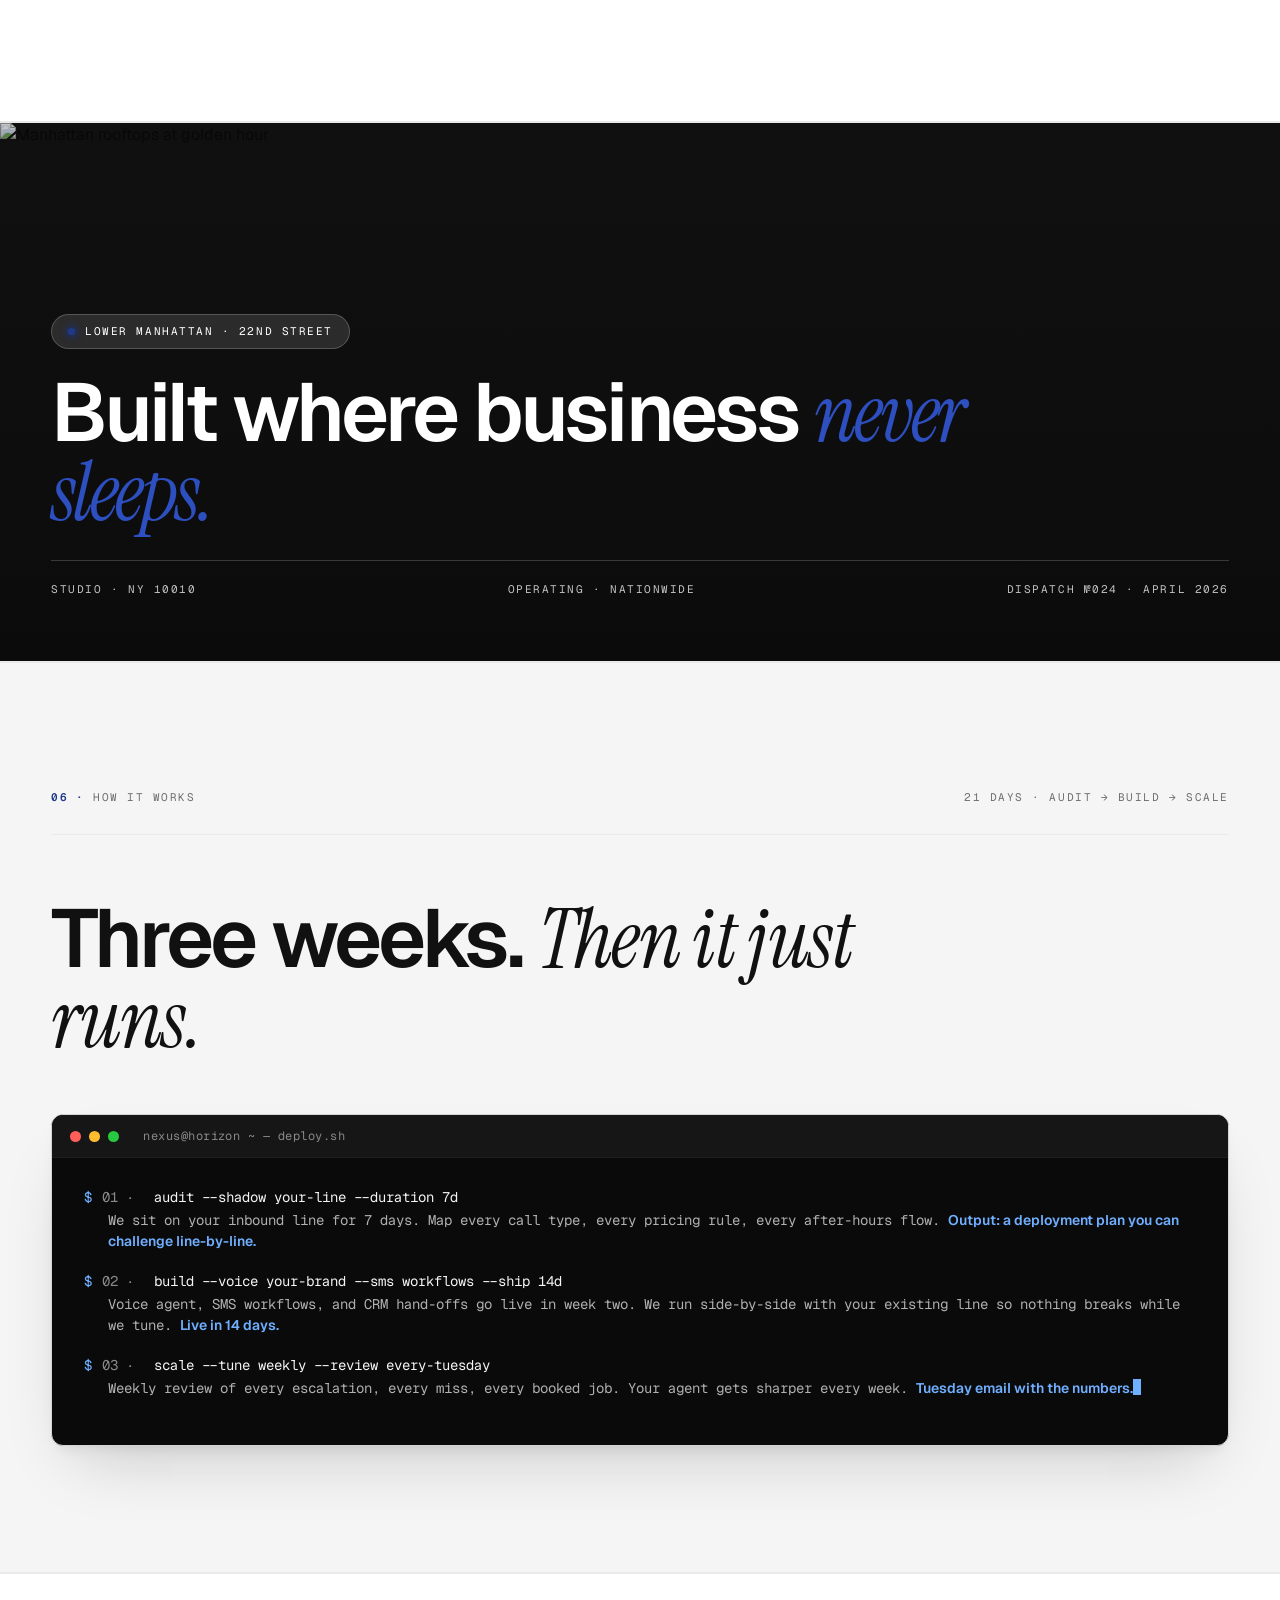
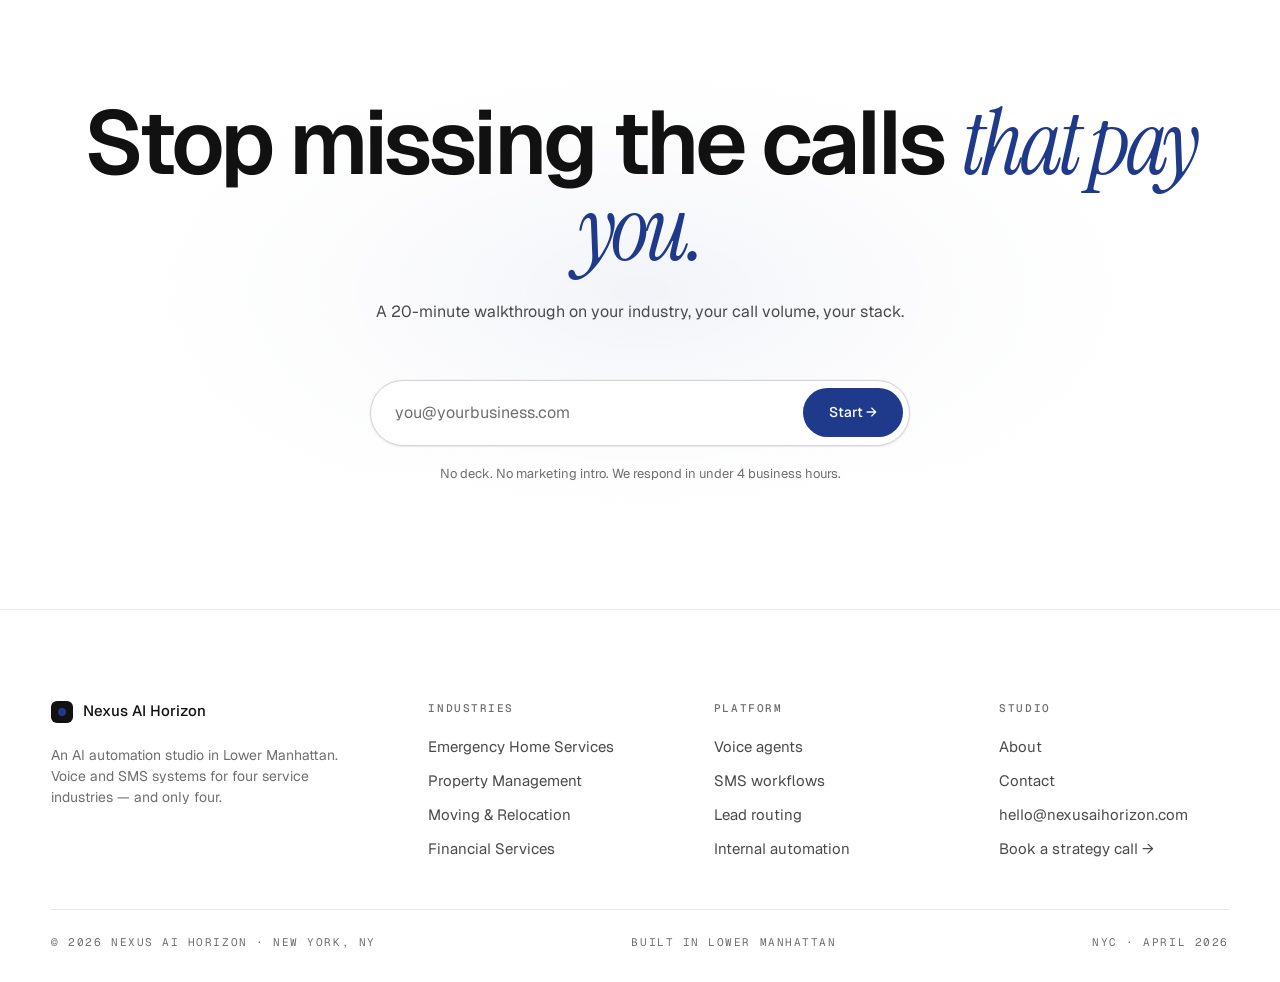
==== commit 074645e3: "Remove remaining Roman numerals: hero stamp, financial descriptor, footer Three Roman numerals were " ====
--- a/index.html
+++ b/index.html
@@ -78,7 +78,7 @@
         <div class="overlay">
           <div class="top">
             <span class="live">Live · NYC dispatch · 04:11 EST</span>
-            <span>Volume Ⅳ · Apr 2026</span>
+            <span>April 2026</span>
           </div>
           <div class="bottom">
             <span class="caption">Built where the phones ring at 3am &mdash; <br/>and someone always picks up.</span>
@@ -599,7 +599,7 @@
                   <path d="M 36 10 L 30 10 M 36 10 L 36 16"/>
                 </svg>
               </span>
-              <div class="descriptor"><span>Audit-ready</span><span>Compliance Ⅰ</span></div>
+              <div class="descriptor"><span>Audit-ready</span><span>SOC 2 · CCO-approved</span></div>
               <span class="accent-dot"></span>
             </div>
             <span class="ex-tag"><span class="live-dot"></span> $8M+ qualified</span>
@@ -1179,7 +1179,7 @@
     <div class="colophon-bottom">
       <span>© <span id="y">2026</span> Nexus AI Horizon · New York, NY</span>
       <span>Built in Lower Manhattan</span>
-      <span>Dispatch №024 · Vol Ⅳ</span>
+      <span>NYC · April 2026</span>
     </div>
   </div>
 </footer>
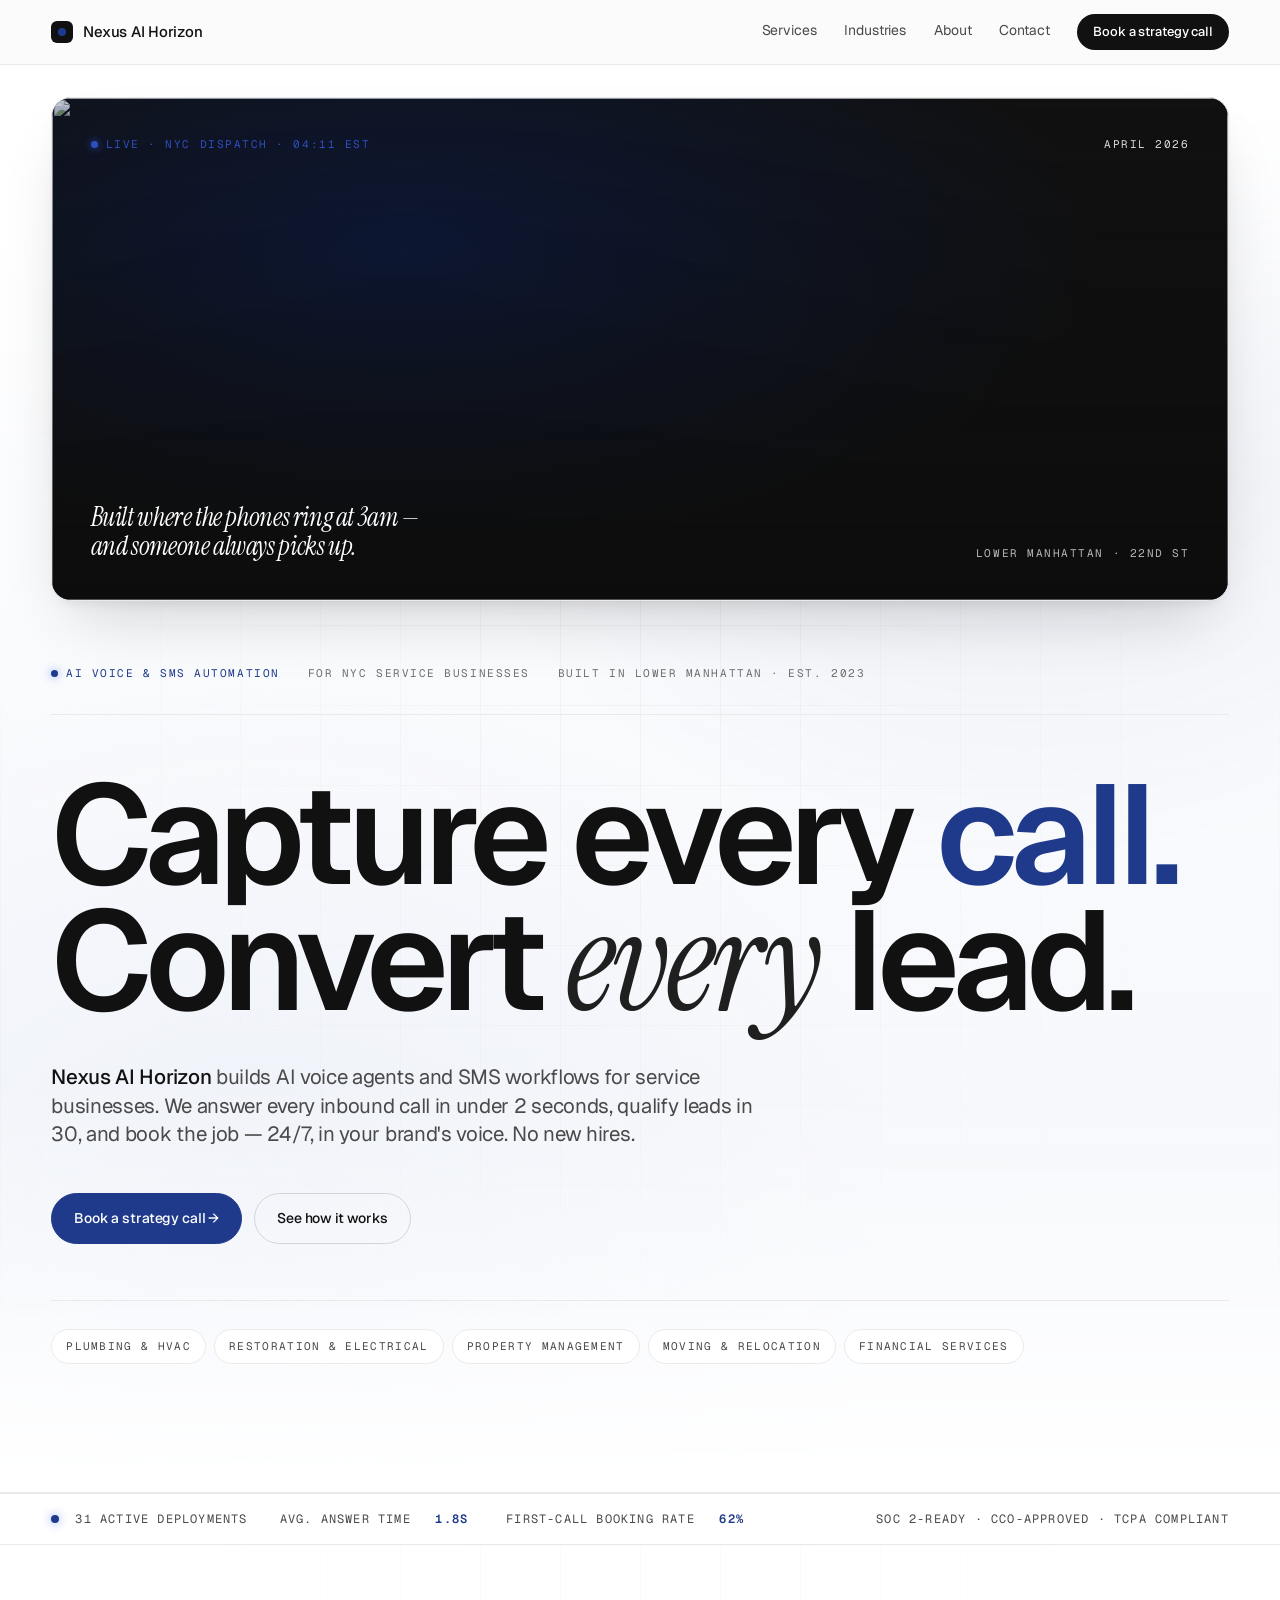
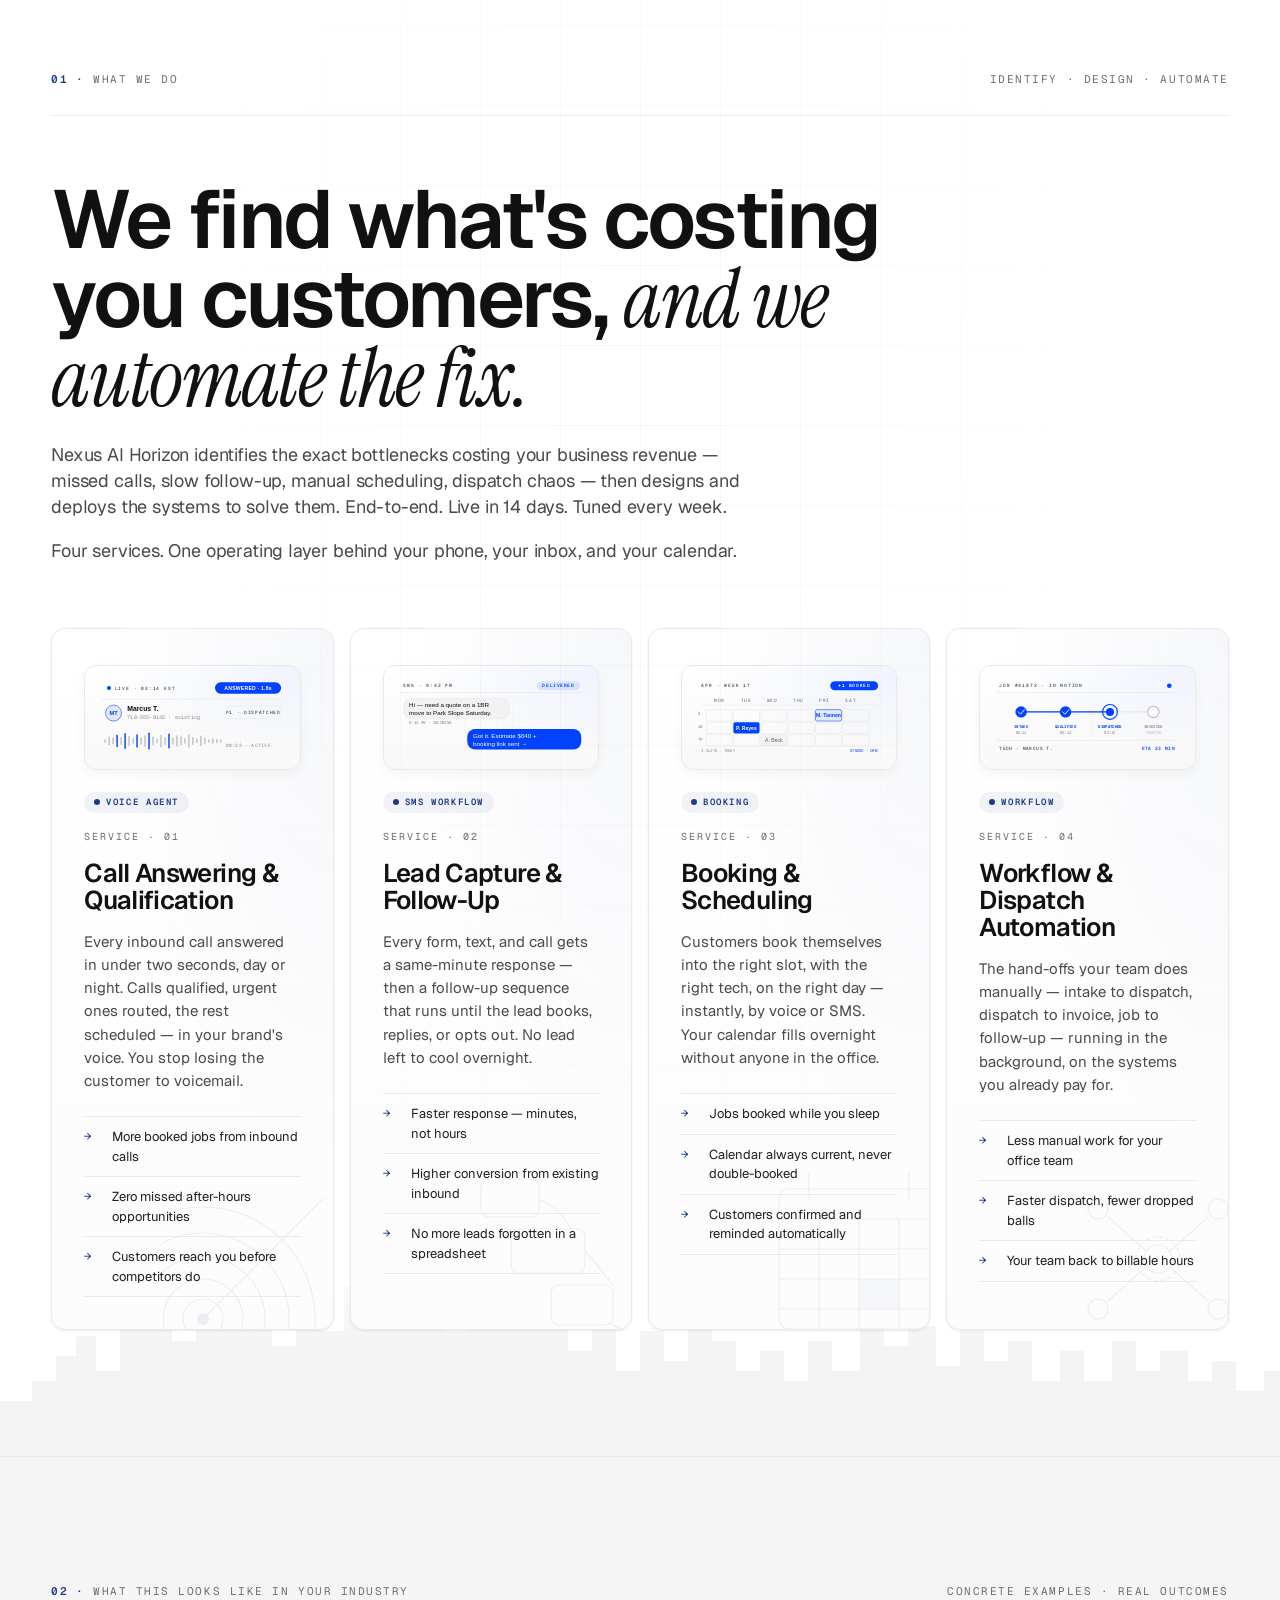
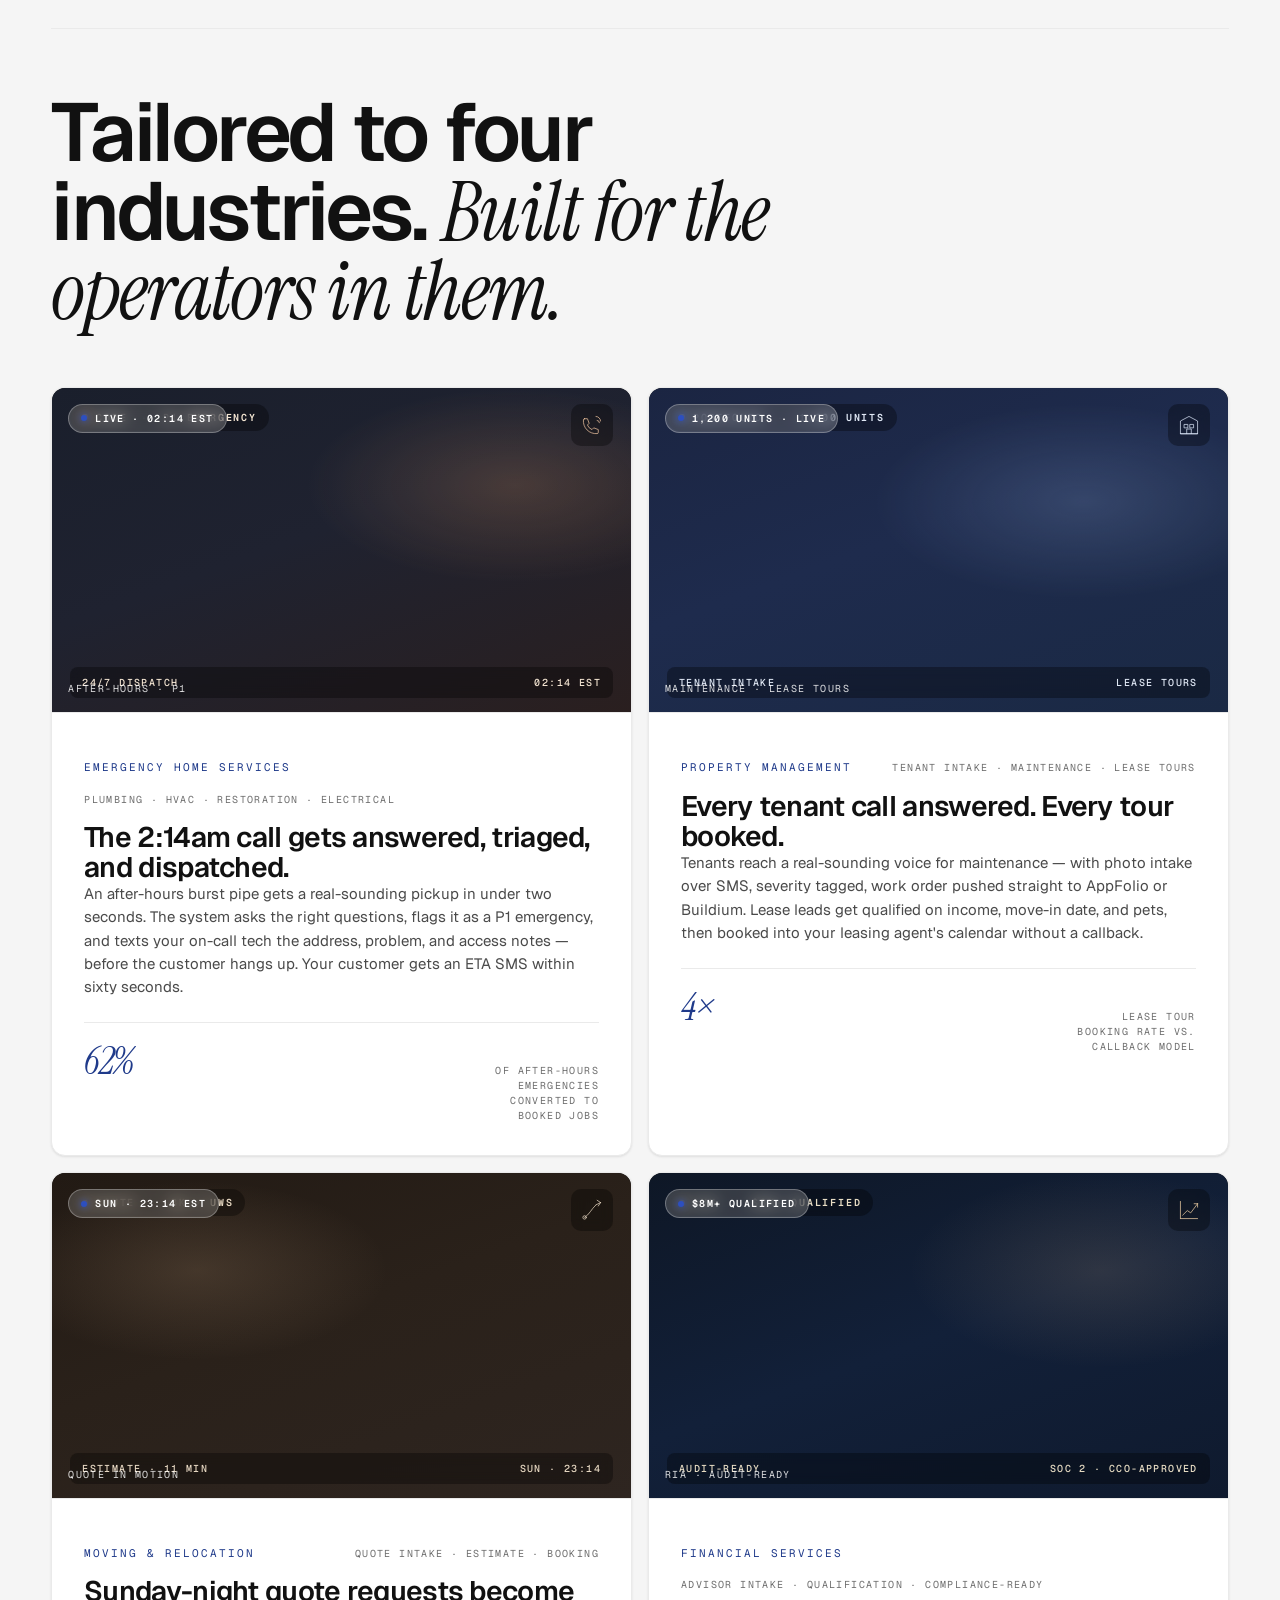
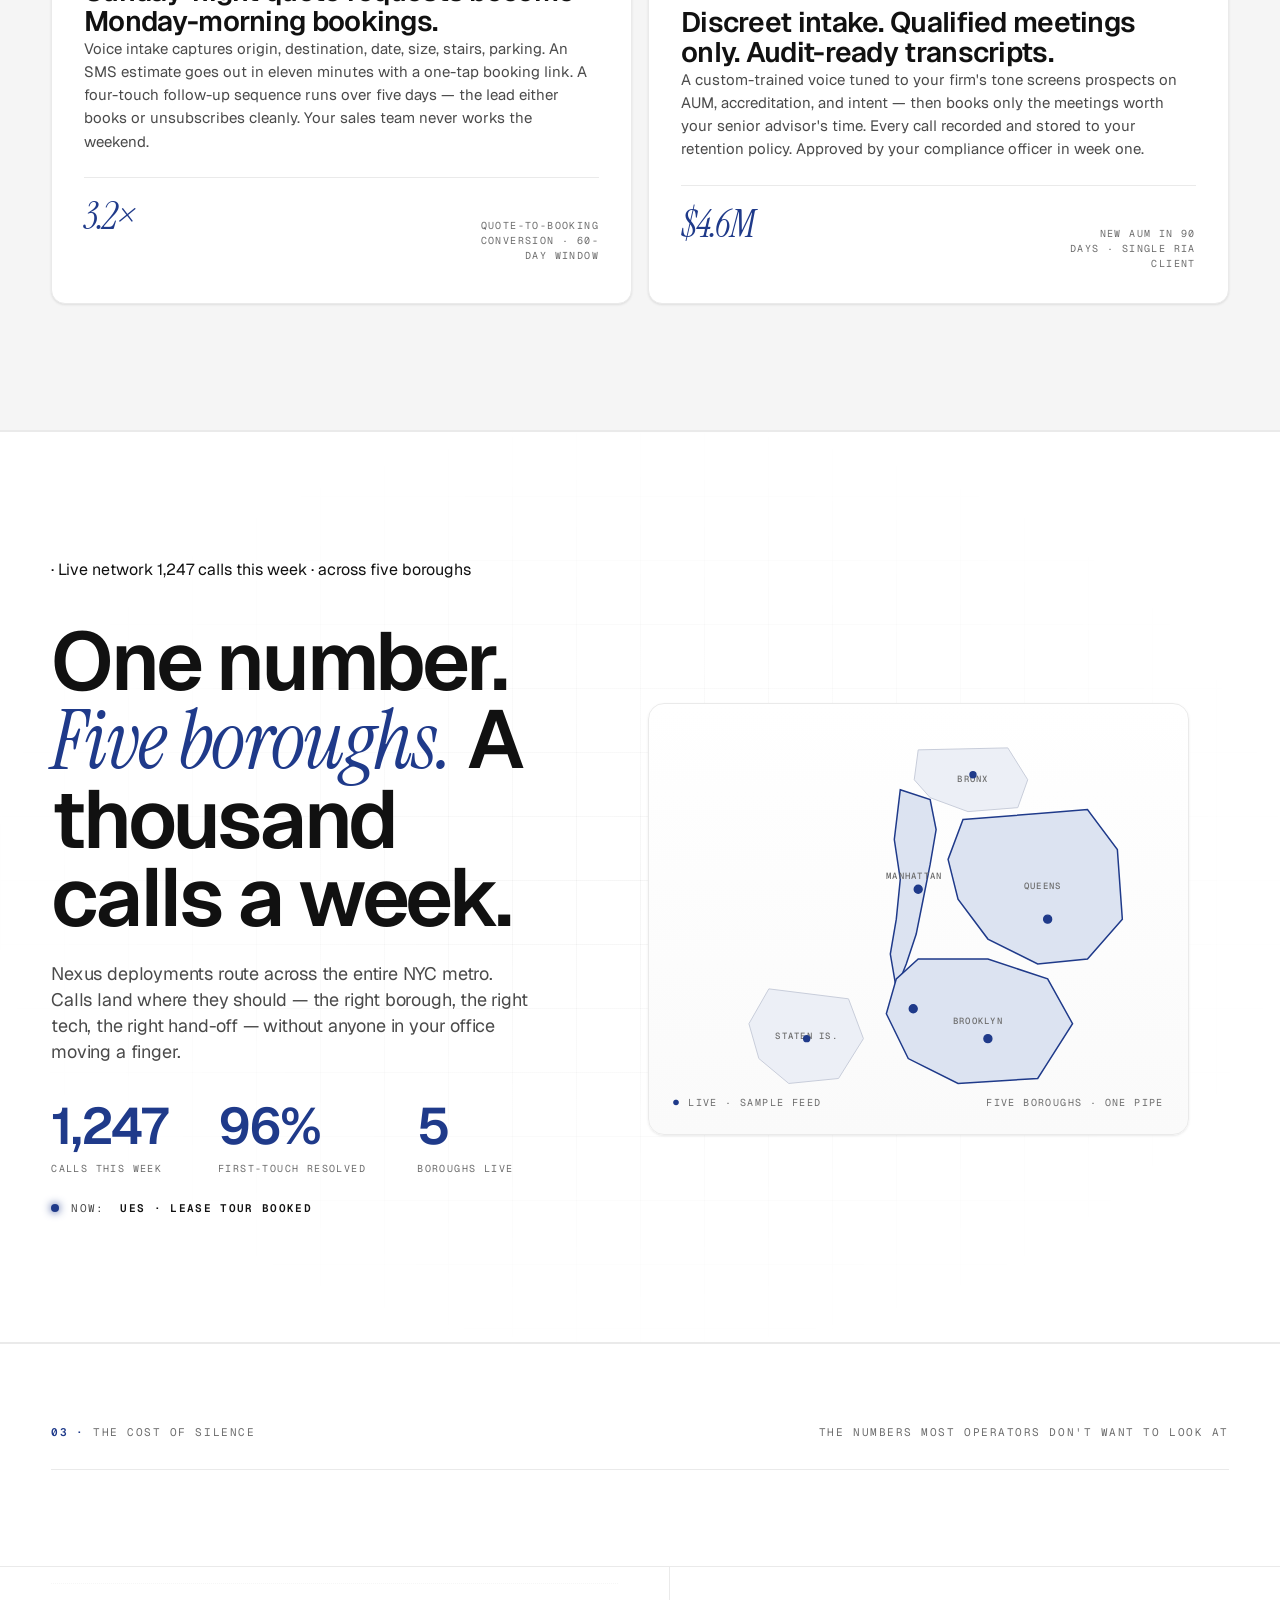
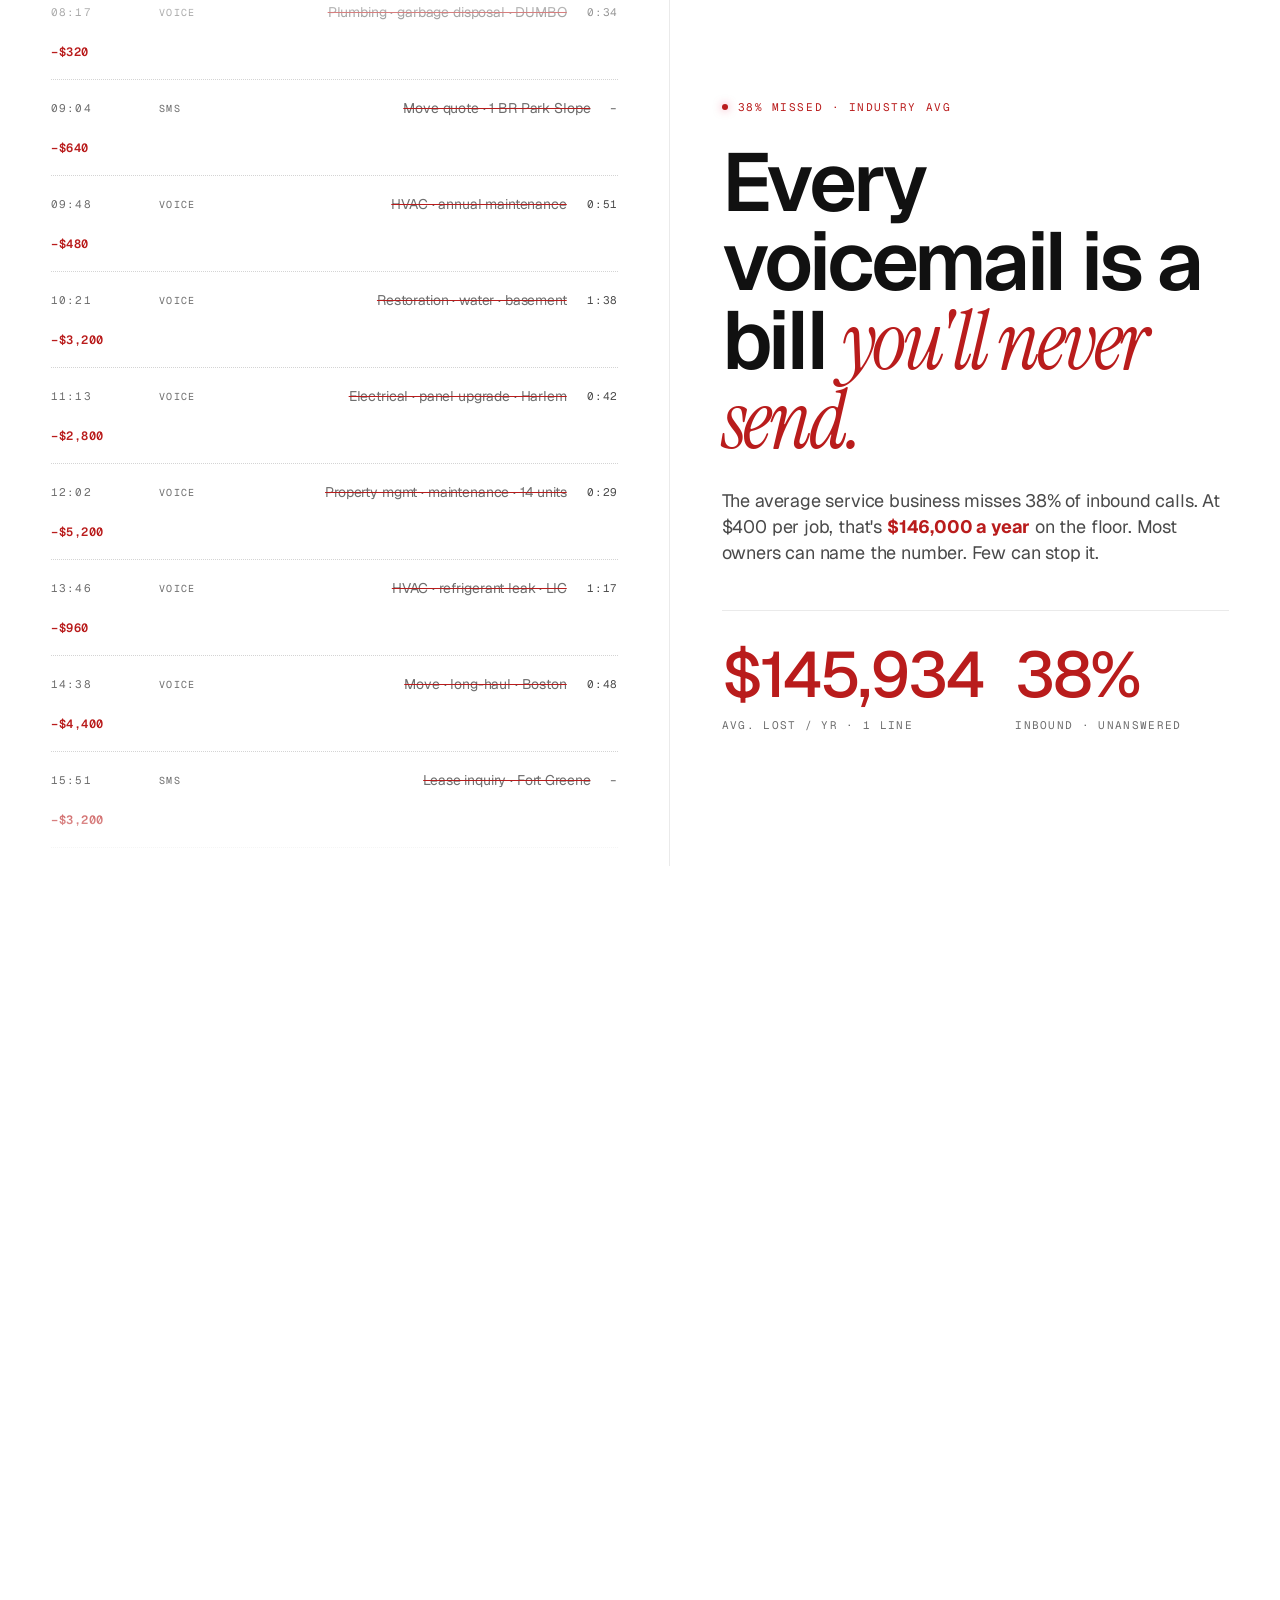
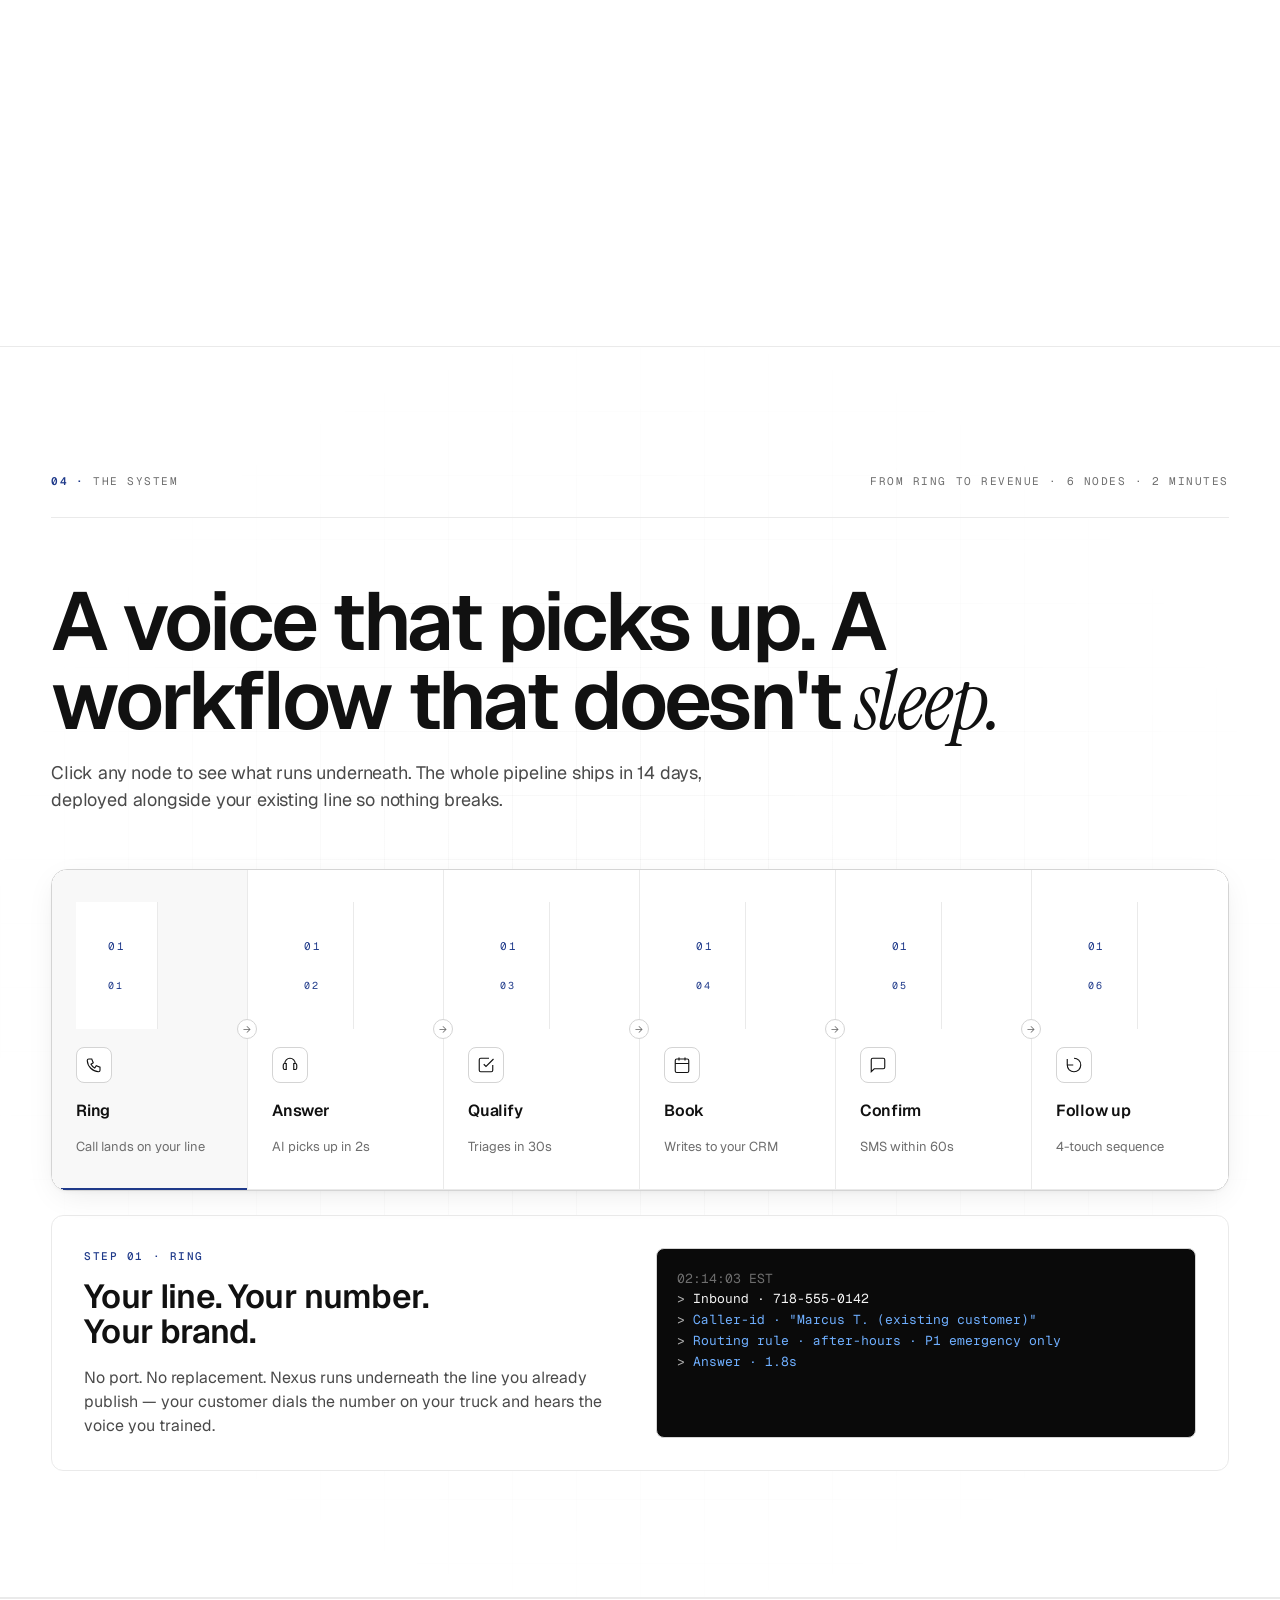
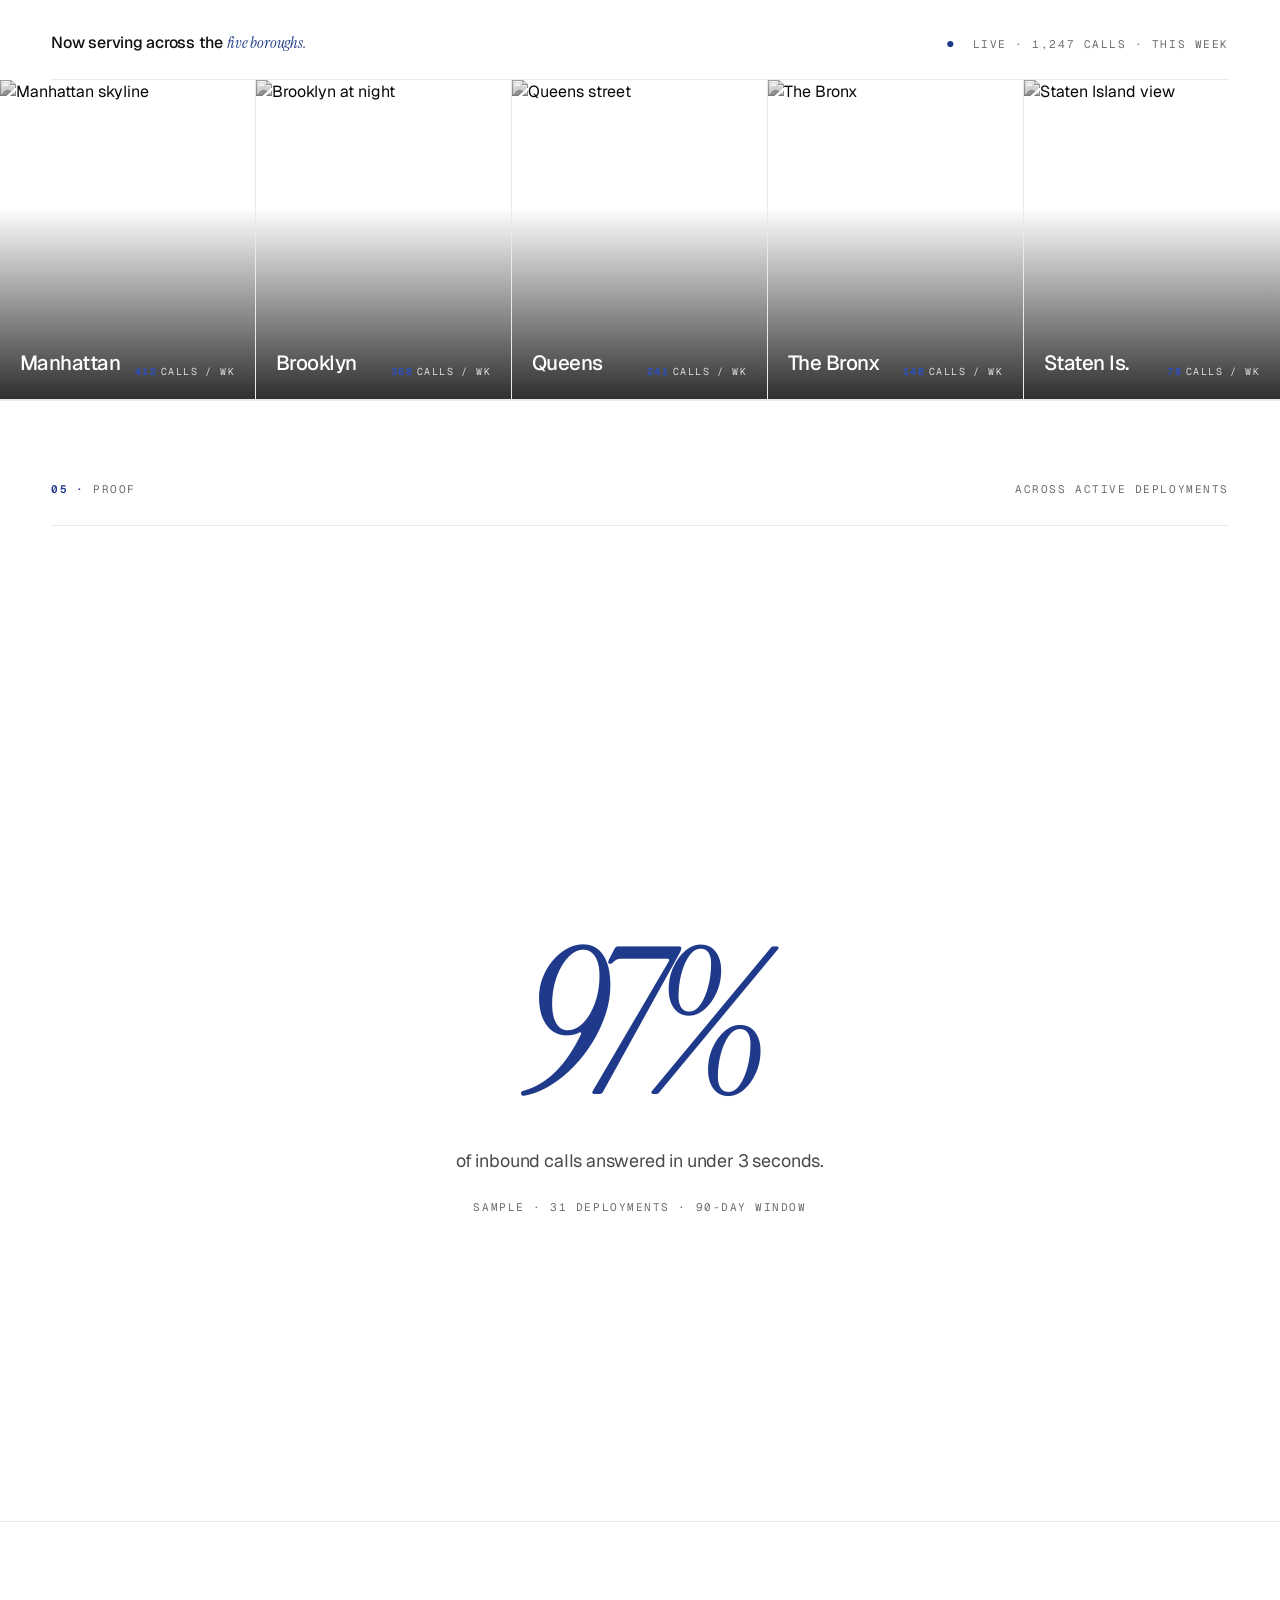
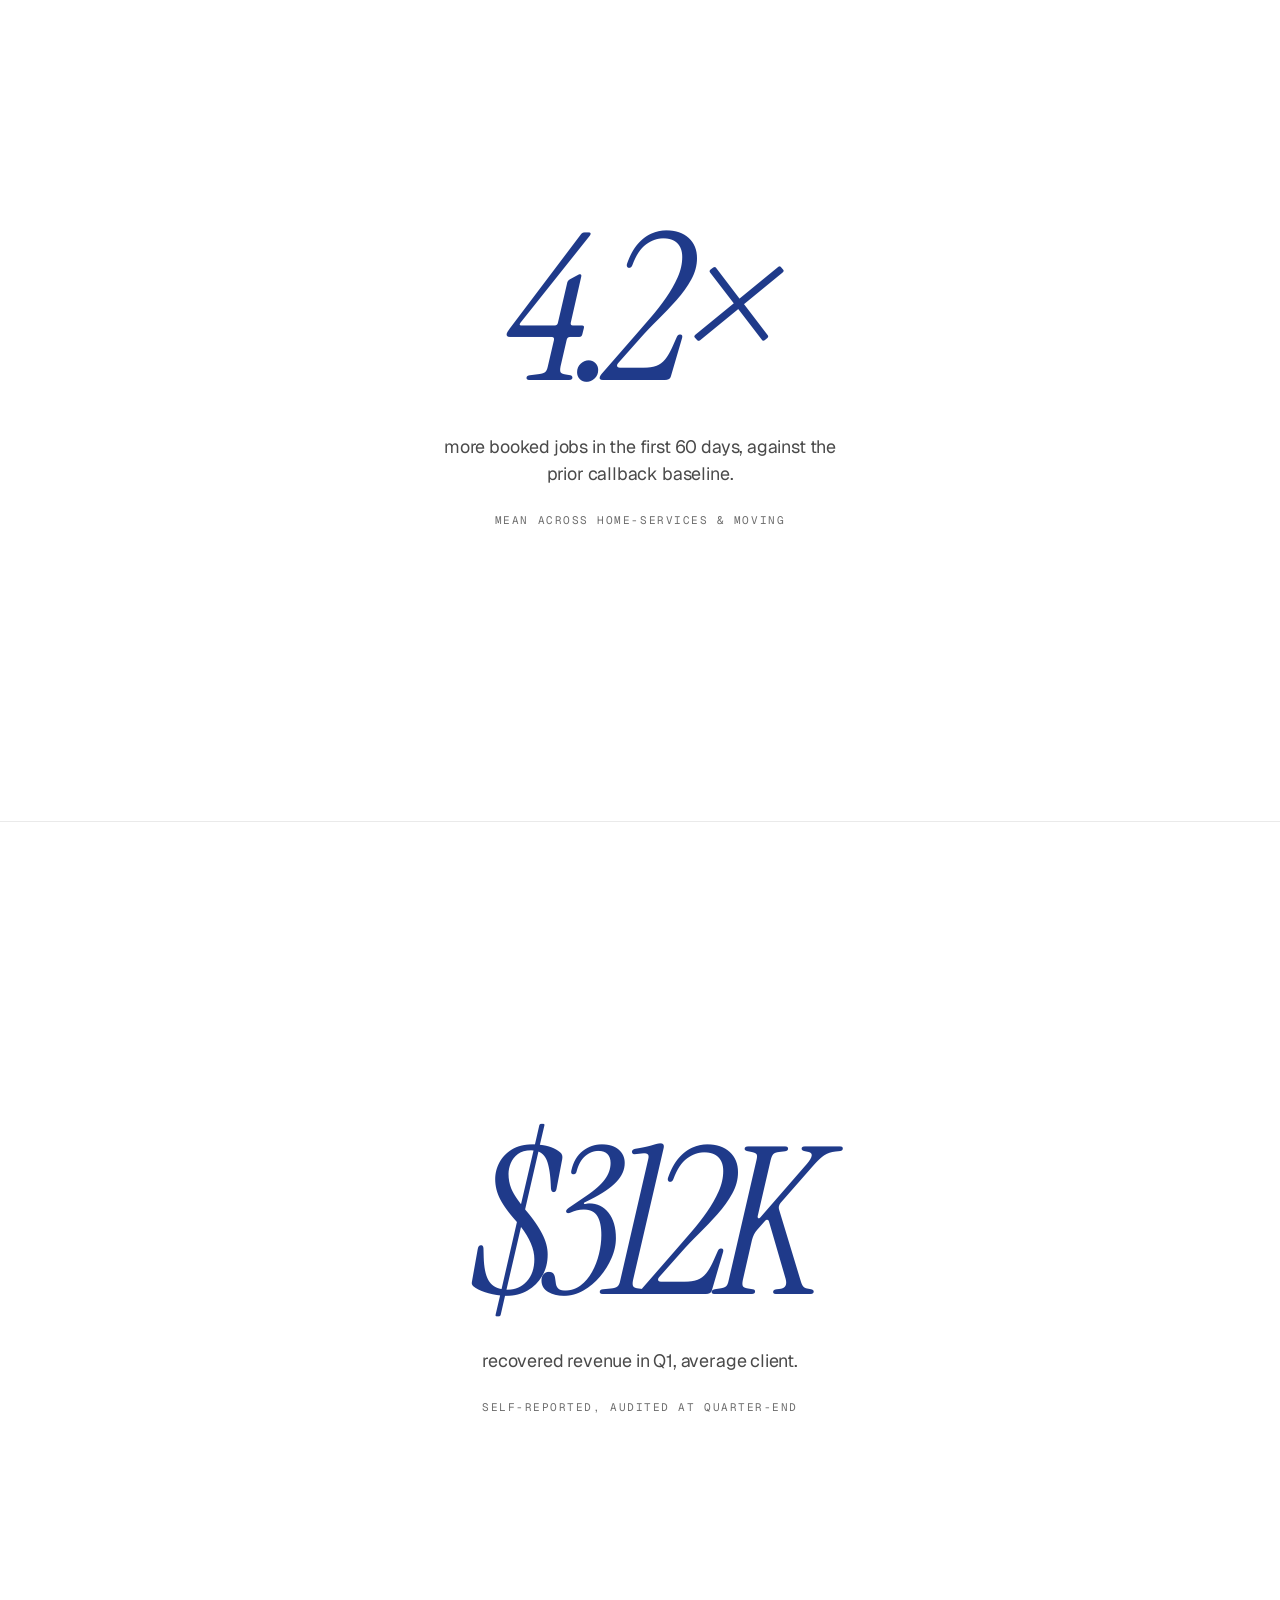
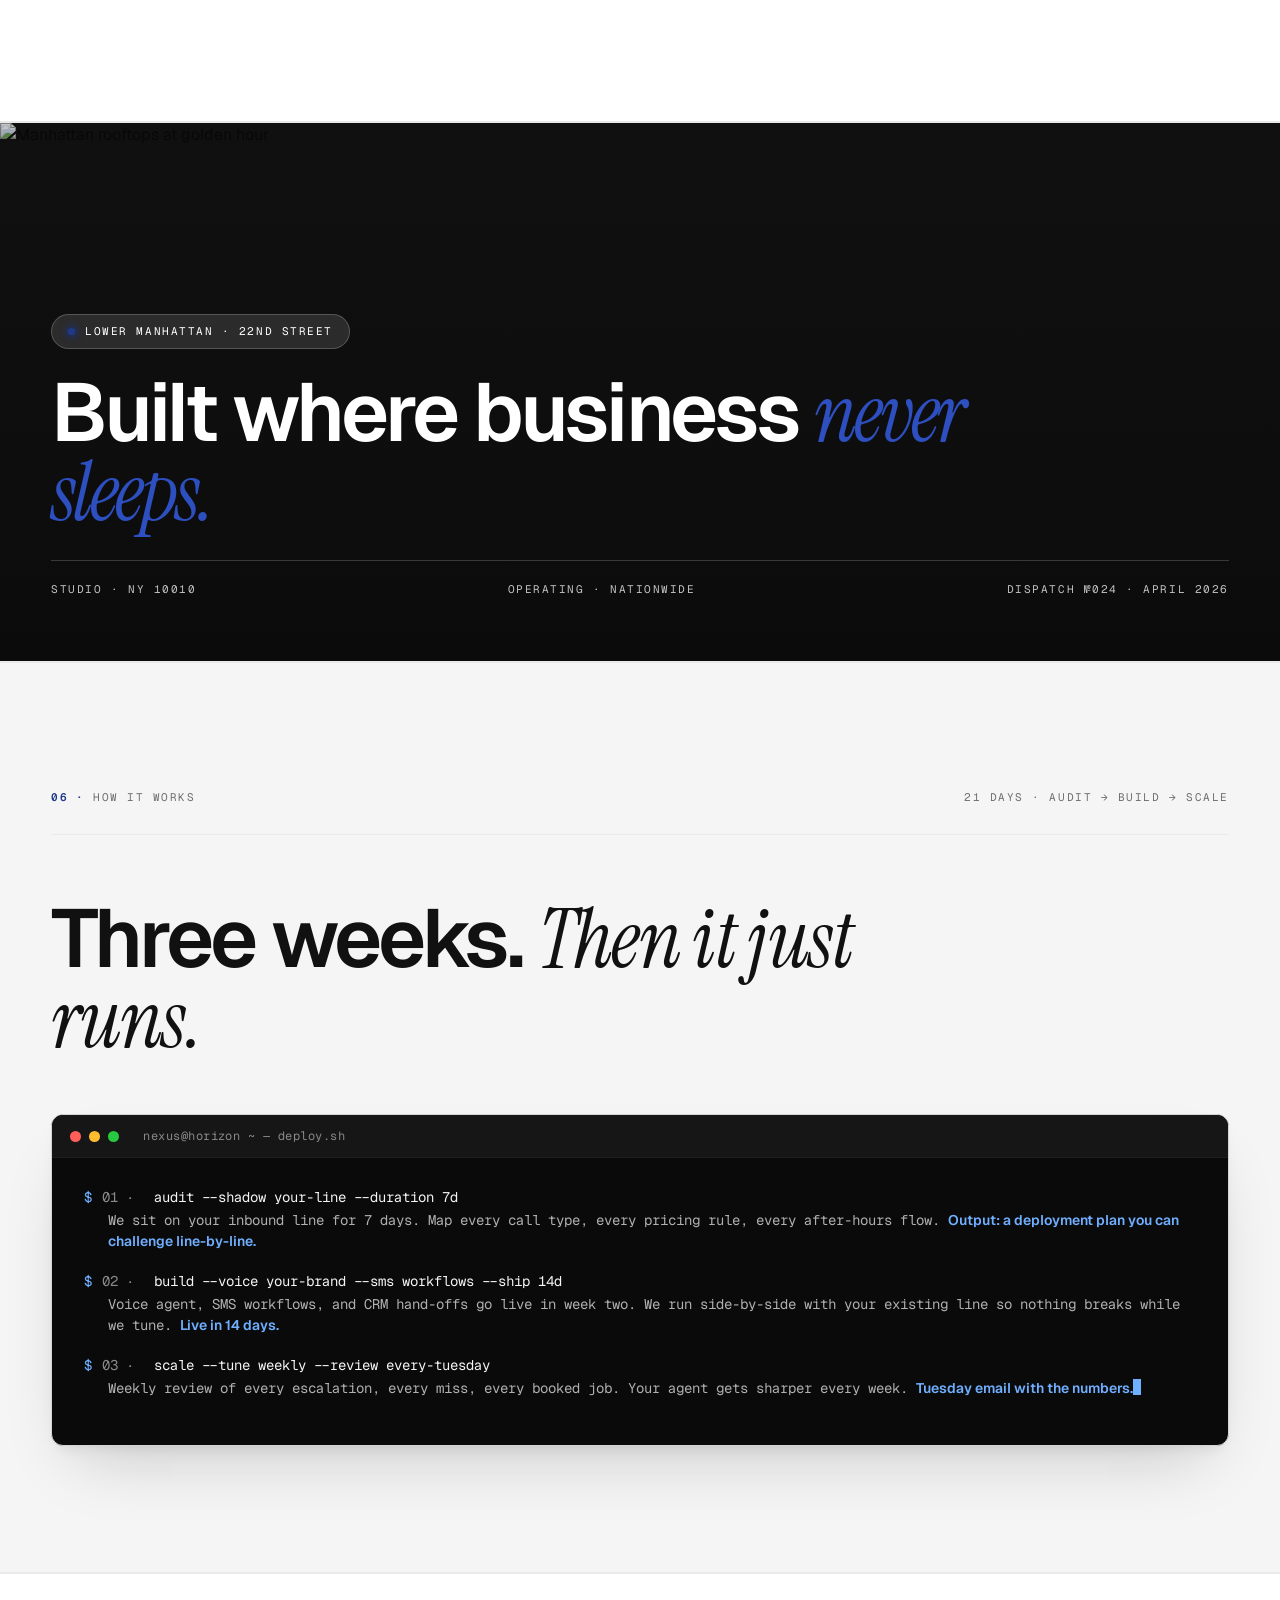
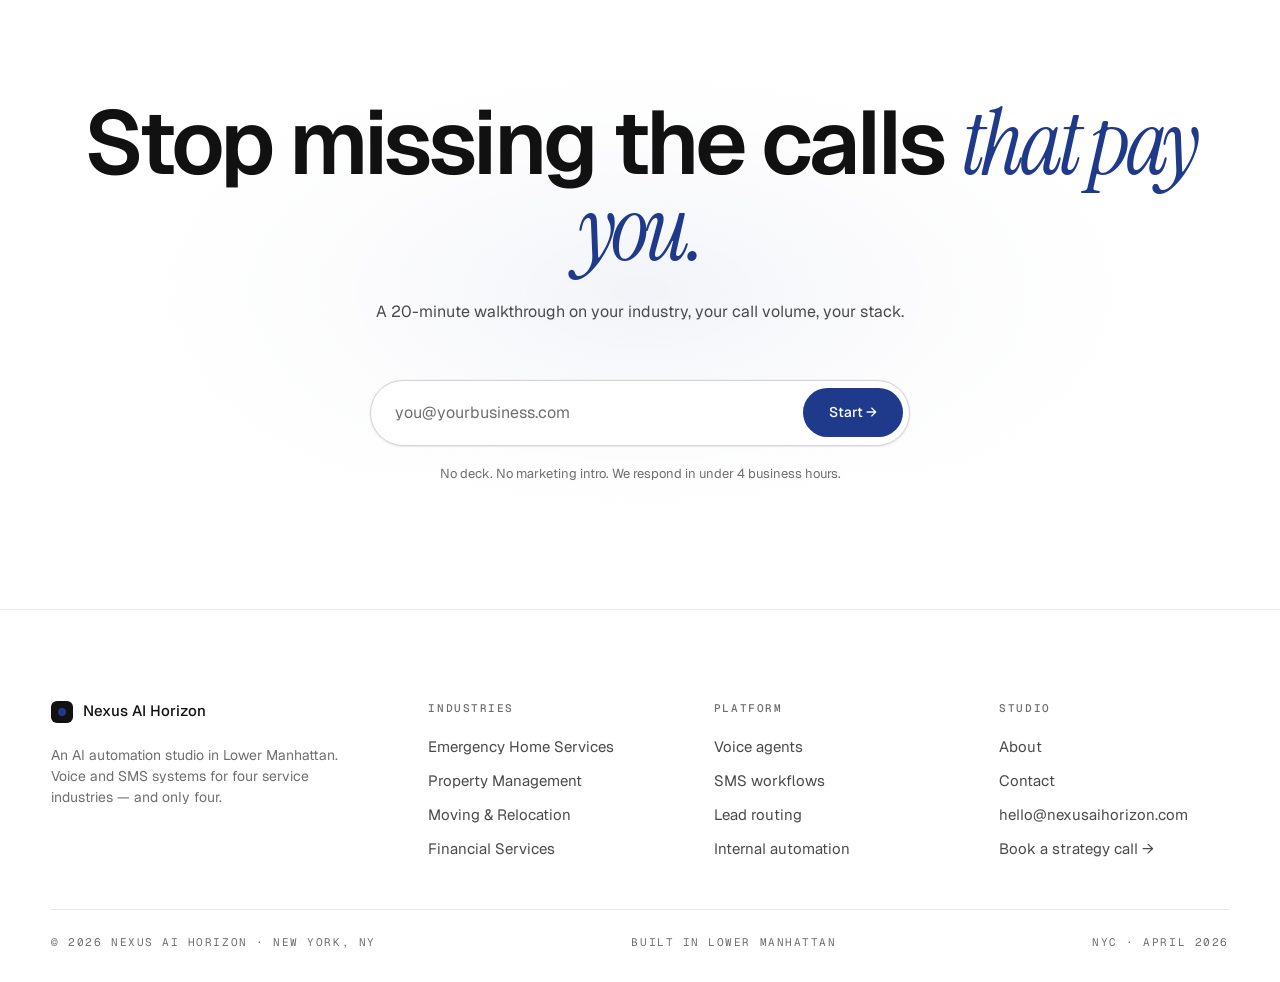
==== commit b07316a0: "Industry cards: swap to industry-aligned videos, fix text overlap After downloading and viewing ever" ====
--- a/index.html
+++ b/index.html
@@ -465,12 +465,11 @@
         <article class="ind-ex">
           <div class="ex-media">
             <div class="ex-illo ex-illo--emergency" aria-hidden="true">
-              <!-- Ambient motion loop (verified working Pexels URL) -->
+              <!-- Car POV driving on rainy bridge — at-night urgent dispatch feel -->
               <video class="ambient" autoplay muted loop playsinline preload="metadata">
-                <source src="https://videos.pexels.com/video-files/4990246/4990246-hd_1920_1080_30fps.mp4" type="video/mp4" />
-                <source src="https://videos.pexels.com/video-files/2034115/2034115-hd_1920_1080_30fps.mp4" type="video/mp4" />
+                <source src="https://videos.pexels.com/video-files/7691858/7691858-hd_1920_1080_25fps.mp4" type="video/mp4" />
               </video>
-              <span class="code">CODE<span class="dash">·</span>P1 EMERGENCY</span>
+              <span class="code"><span class="accent-dot"></span>CODE<span class="dash">·</span>P1 EMERGENCY</span>
               <span class="icon-mark">
                 <!-- minimal phone receiver with two signal arcs -->
                 <svg viewBox="0 0 42 42">
@@ -480,7 +479,6 @@
                 </svg>
               </span>
               <div class="descriptor"><span>24/7 dispatch</span><span>02:14 EST</span></div>
-              <span class="accent-dot"></span>
             </div>
             <span class="ex-tag"><span class="live-dot"></span> Live · 02:14 EST</span>
             <span class="ex-place">After-hours · P1</span>
@@ -505,11 +503,11 @@
         <article class="ind-ex">
           <div class="ex-media">
             <div class="ex-illo ex-illo--property" aria-hidden="true">
+              <!-- People walking through colonnaded building — architectural / portfolio scale -->
               <video class="ambient" autoplay muted loop playsinline preload="metadata">
-                <source src="https://videos.pexels.com/video-files/2519660/2519660-uhd_2560_1440_24fps.mp4" type="video/mp4" />
-                <source src="https://videos.pexels.com/video-files/2519660/2519660-hd_1920_1080_24fps.mp4" type="video/mp4" />
+                <source src="https://videos.pexels.com/video-files/855564/855564-hd_1920_1080_24fps.mp4" type="video/mp4" />
               </video>
-              <span class="code">PORTFOLIO<span class="dash">·</span>1,200 UNITS</span>
+              <span class="code"><span class="accent-dot"></span>PORTFOLIO<span class="dash">·</span>1,200 UNITS</span>
               <span class="icon-mark">
                 <!-- minimal building outline with door + 4 windows -->
                 <svg viewBox="0 0 42 42">
@@ -521,7 +519,6 @@
                 </svg>
               </span>
               <div class="descriptor"><span>Tenant intake</span><span>Lease tours</span></div>
-              <span class="accent-dot"></span>
             </div>
             <span class="ex-tag"><span class="live-dot"></span> 1,200 units · Live</span>
             <span class="ex-place">Maintenance · Lease tours</span>
@@ -546,11 +543,11 @@
         <article class="ind-ex">
           <div class="ex-media">
             <div class="ex-illo ex-illo--moving" aria-hidden="true">
+              <!-- People walking with luggage — relocation in motion -->
               <video class="ambient" autoplay muted loop playsinline preload="metadata">
-                <source src="https://videos.pexels.com/video-files/3209828/3209828-uhd_2560_1440_25fps.mp4" type="video/mp4" />
-                <source src="https://videos.pexels.com/video-files/3209828/3209828-hd_1920_1080_25fps.mp4" type="video/mp4" />
+                <source src="https://videos.pexels.com/video-files/855565/855565-hd_1920_1080_24fps.mp4" type="video/mp4" />
               </video>
-              <span class="code">ROUTE<span class="dash">·</span>1BR · BK → UWS</span>
+              <span class="code"><span class="accent-dot"></span>ROUTE<span class="dash">·</span>BK → UWS</span>
               <span class="icon-mark">
                 <!-- minimal route from origin marker to destination, with arrow -->
                 <svg viewBox="0 0 42 42">
@@ -560,7 +557,6 @@
                 </svg>
               </span>
               <div class="descriptor"><span>Estimate · 11 min</span><span>Sun · 23:14</span></div>
-              <span class="accent-dot"></span>
             </div>
             <span class="ex-tag"><span class="live-dot"></span> Sun · 23:14 EST</span>
             <span class="ex-place">Quote in motion</span>
@@ -585,11 +581,11 @@
         <article class="ind-ex">
           <div class="ex-media">
             <div class="ex-illo ex-illo--financial" aria-hidden="true">
+              <!-- Trader watching financial data on monitor — financial intake -->
               <video class="ambient" autoplay muted loop playsinline preload="metadata">
-                <source src="https://videos.pexels.com/video-files/1409899/1409899-uhd_2560_1440_25fps.mp4" type="video/mp4" />
-                <source src="https://videos.pexels.com/video-files/853877/853877-hd_1920_1080_25fps.mp4" type="video/mp4" />
+                <source src="https://videos.pexels.com/video-files/6963744/6963744-hd_1920_1080_25fps.mp4" type="video/mp4" />
               </video>
-              <span class="code">AUM<span class="dash">·</span>$8M+ QUALIFIED</span>
+              <span class="code"><span class="accent-dot"></span>AUM<span class="dash">·</span>$8M+ QUALIFIED</span>
               <span class="icon-mark">
                 <!-- minimal ascending line with end-arrow -->
                 <svg viewBox="0 0 42 42">
@@ -600,7 +596,6 @@
                 </svg>
               </span>
               <div class="descriptor"><span>Audit-ready</span><span>SOC 2 · CCO-approved</span></div>
-              <span class="accent-dot"></span>
             </div>
             <span class="ex-tag"><span class="live-dot"></span> $8M+ qualified</span>
             <span class="ex-place">RIA · audit-ready</span>
--- a/assets/css/styles.css
+++ b/assets/css/styles.css
@@ -471,49 +471,58 @@
 }
 .ex-illo .num-bg span { display: block; transform: translateY(8%); }
 
-/* Top-left mono code label */
+/* Top-left mono code label — accent dot now lives INSIDE the code so it
+   can never collide with the descriptor row at the bottom. */
 .ex-illo .code {
-  position: absolute; top: 18px; left: 22px;
+  position: absolute; top: 16px; left: 18px;
+  display: inline-flex; align-items: center; gap: 8px;
+  max-width: calc(100% - 84px);     /* always leave room for top-right icon */
   font-family: 'Geist Mono', monospace; font-size: 10px; font-weight: 600;
-  letter-spacing: .22em; text-transform: uppercase;
+  letter-spacing: .18em; text-transform: uppercase;
+  white-space: nowrap; overflow: hidden; text-overflow: ellipsis;
+  padding: 6px 12px; border-radius: 999px;
+  background: rgba(0,0,0,.32); backdrop-filter: blur(6px);
+  -webkit-backdrop-filter: blur(6px);
   z-index: 2;
 }
 .ex-illo .code .dash { opacity: .55; margin: 0 6px; }
 
-/* Bottom-left descriptor */
+/* Bottom descriptor — single line, ellipsis on overflow */
 .ex-illo .descriptor {
-  position: absolute; bottom: 18px; left: 22px; right: 22px;
-  display: flex; justify-content: space-between; align-items: end;
+  position: absolute; bottom: 14px; left: 18px; right: 18px;
+  display: flex; justify-content: space-between; align-items: center;
+  gap: 16px;
   font-family: 'Geist Mono', monospace; font-size: 10px; font-weight: 500;
-  letter-spacing: .18em; text-transform: uppercase;
+  letter-spacing: .14em; text-transform: uppercase;
   z-index: 2;
-  padding-top: 14px;
-}
-.ex-illo .descriptor::before {
-  content: ""; position: absolute; left: 0; right: 0; top: 0; height: 1px;
-  background: currentColor; opacity: .25;
-}
+  padding: 8px 12px; border-radius: 8px;
+  background: rgba(0,0,0,.32); backdrop-filter: blur(6px);
+  -webkit-backdrop-filter: blur(6px);
+}
+.ex-illo .descriptor span {
+  white-space: nowrap; overflow: hidden; text-overflow: ellipsis;
+  min-width: 0;
+}
+.ex-illo .descriptor span:last-child { text-align: right; }
 
 /* Top-right precision icon */
 .ex-illo .icon-mark {
-  position: absolute; top: 18px; right: 22px;
+  position: absolute; top: 16px; right: 18px;
   width: 42px; height: 42px;
+  padding: 9px; border-radius: 10px;
+  background: rgba(0,0,0,.32); backdrop-filter: blur(6px);
+  -webkit-backdrop-filter: blur(6px);
   z-index: 2;
 }
 .ex-illo .icon-mark svg { width: 100%; height: 100%; display: block; stroke-linecap: round; stroke-linejoin: round; fill: none; }
 
-/* Single accent dot bottom-right (live status) */
+/* Accent dot now leads the code label — guaranteed never to collide */
 .ex-illo .accent-dot {
-  position: absolute; bottom: 22px; right: 22px;
-  width: 8px; height: 8px; border-radius: 999px; z-index: 2;
+  width: 6px; height: 6px; border-radius: 999px;
+  flex-shrink: 0;
   animation: pulse 1.6s ease-in-out infinite;
 }
-
-/* Subtle vertical hairline left side — masthead/edition feel */
-.ex-illo::after {
-  content: ""; position: absolute; left: 16px; top: 50%; bottom: 22%;
-  width: 1px; background: currentColor; opacity: .12; z-index: 3;
-}
+.ex-illo::after { content: none; } /* removed the vertical hairline */
 
 /* Ambient looping video sits BEHIND the numeral, tinted to match the gradient.
    mix-blend-mode preserves the gradient color while letting motion through. */
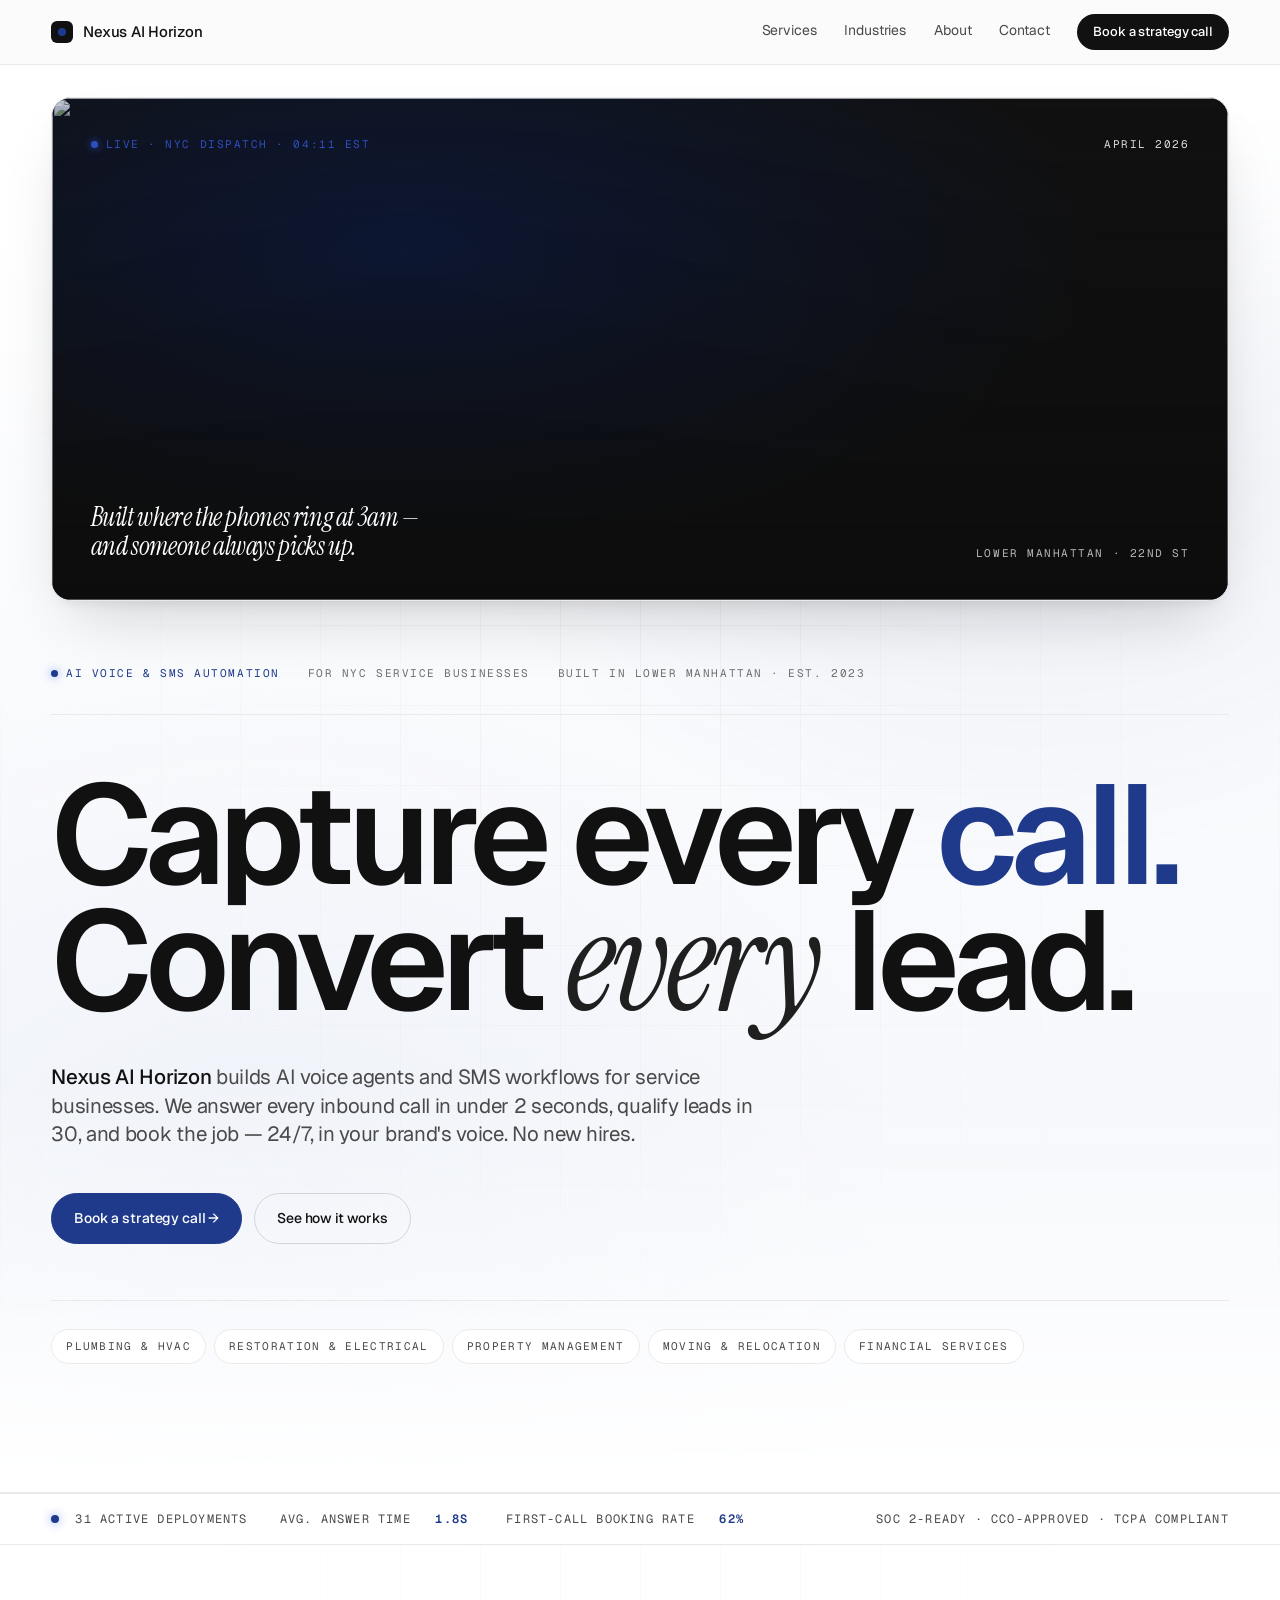
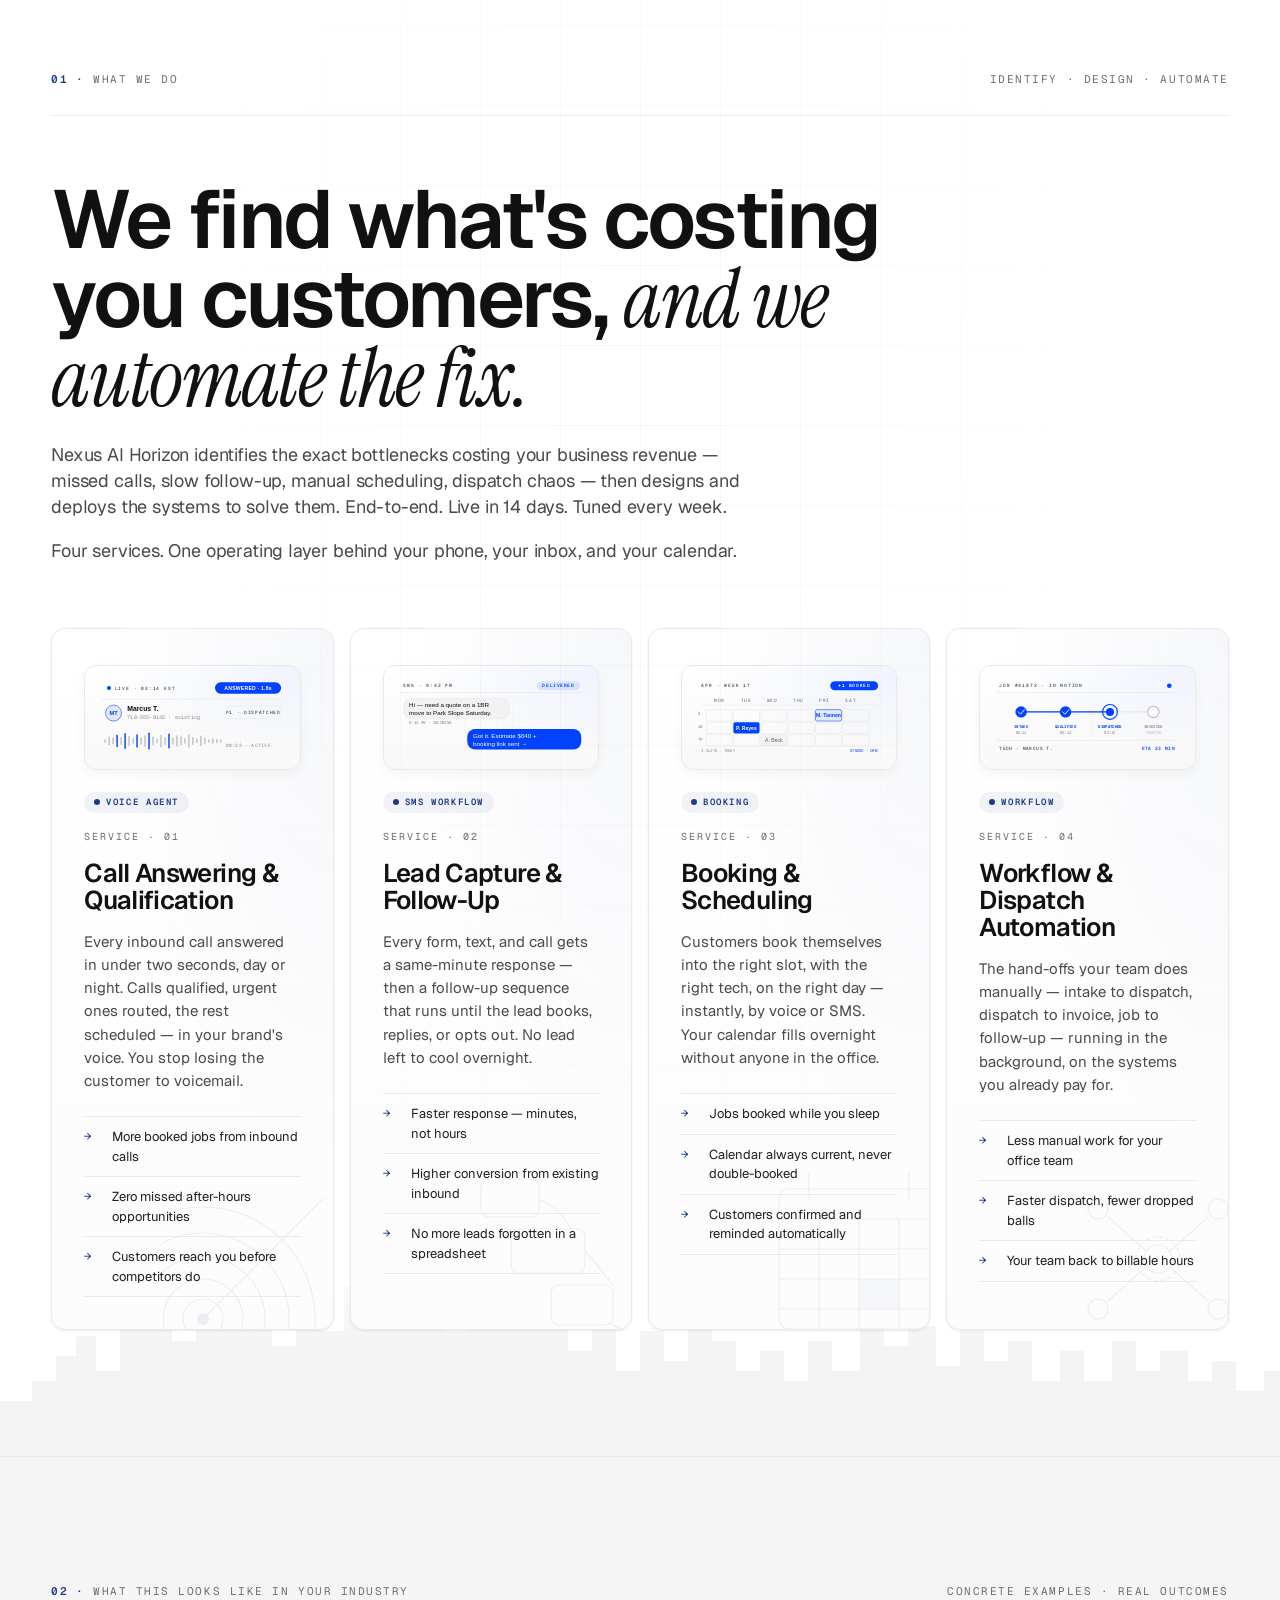
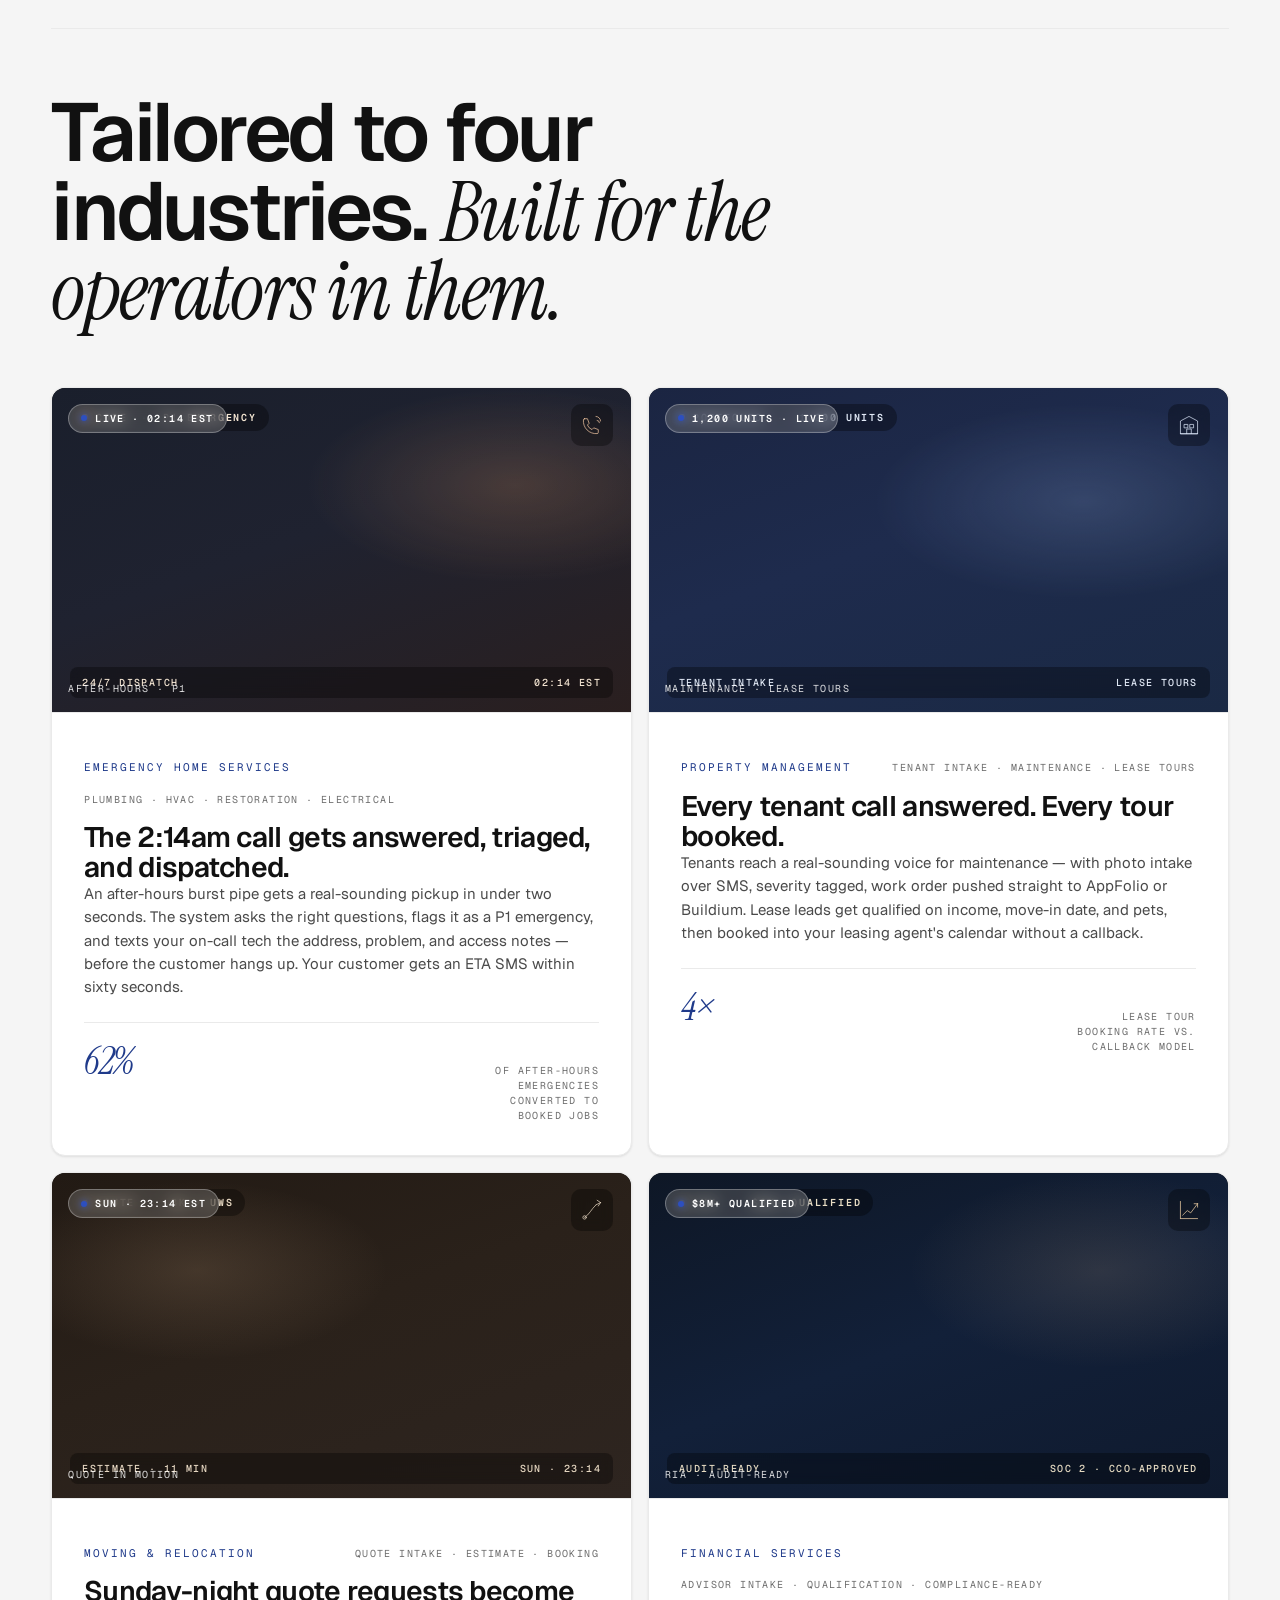
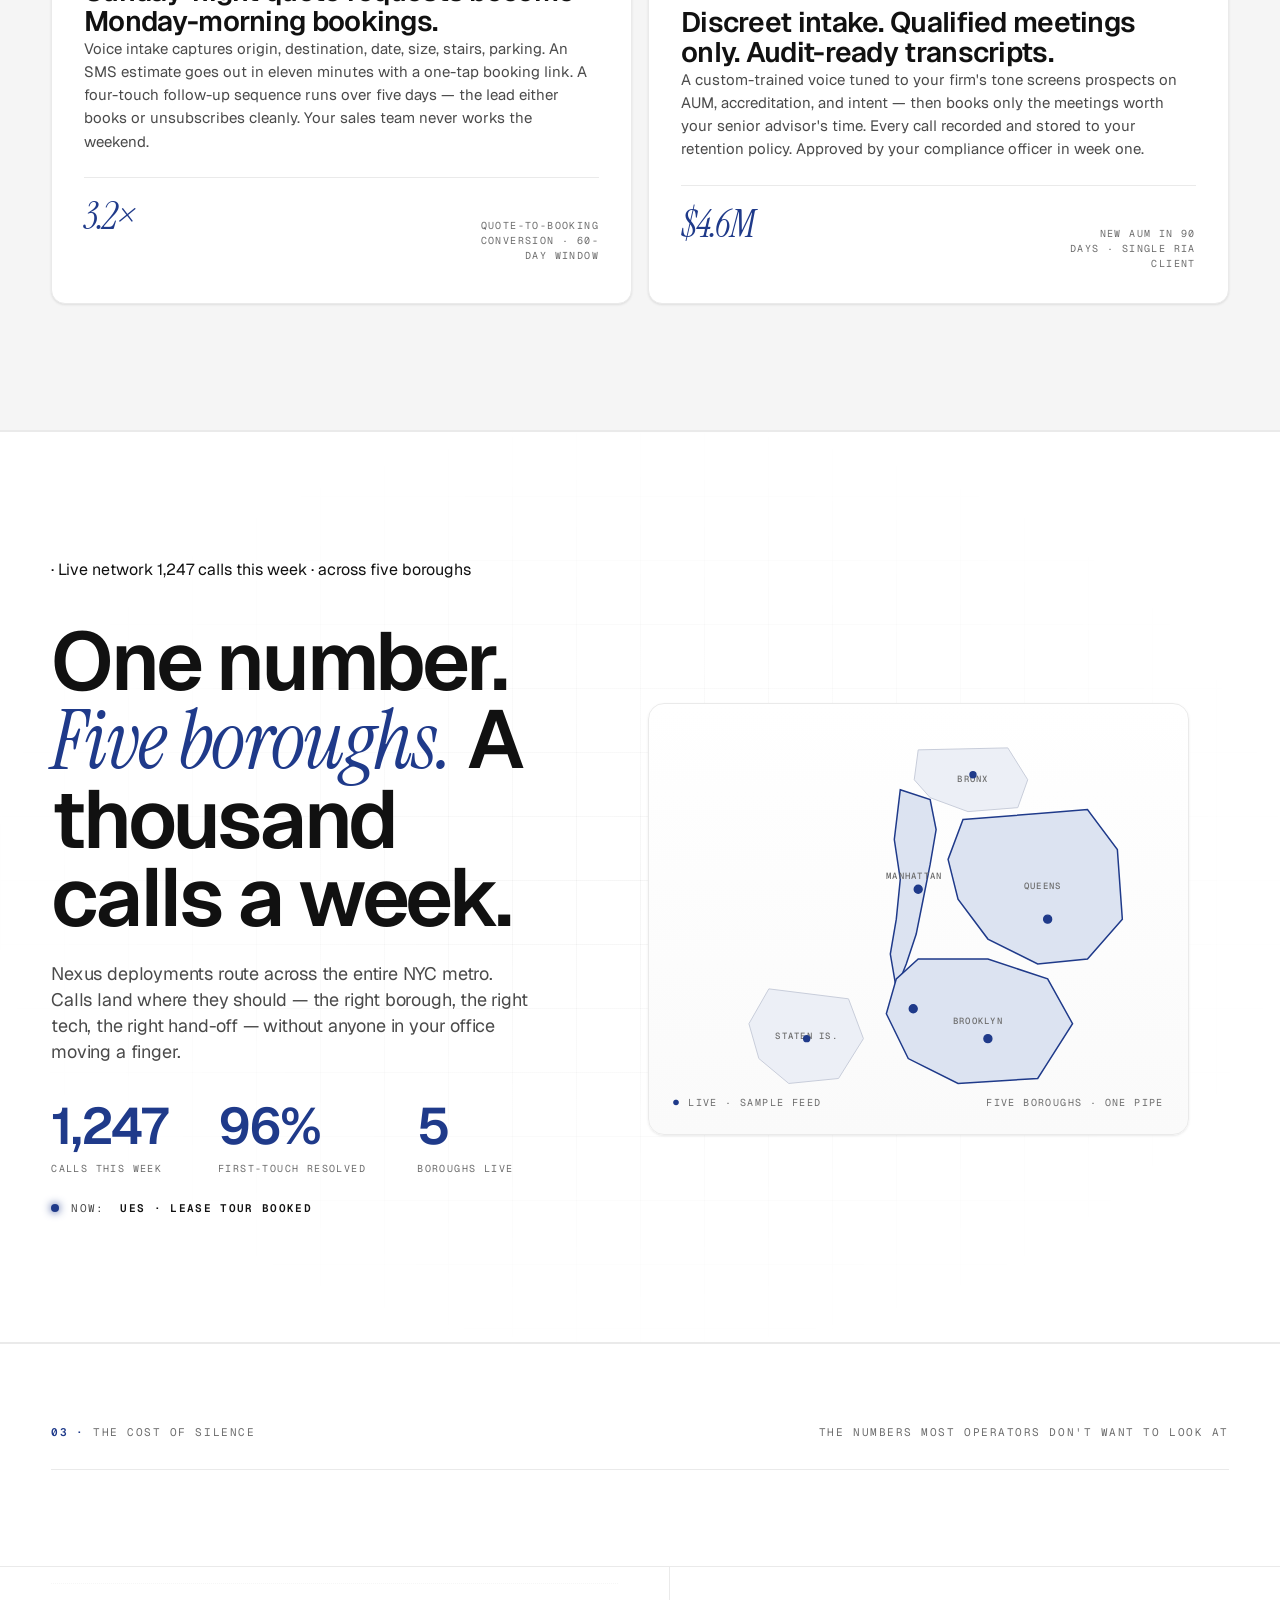
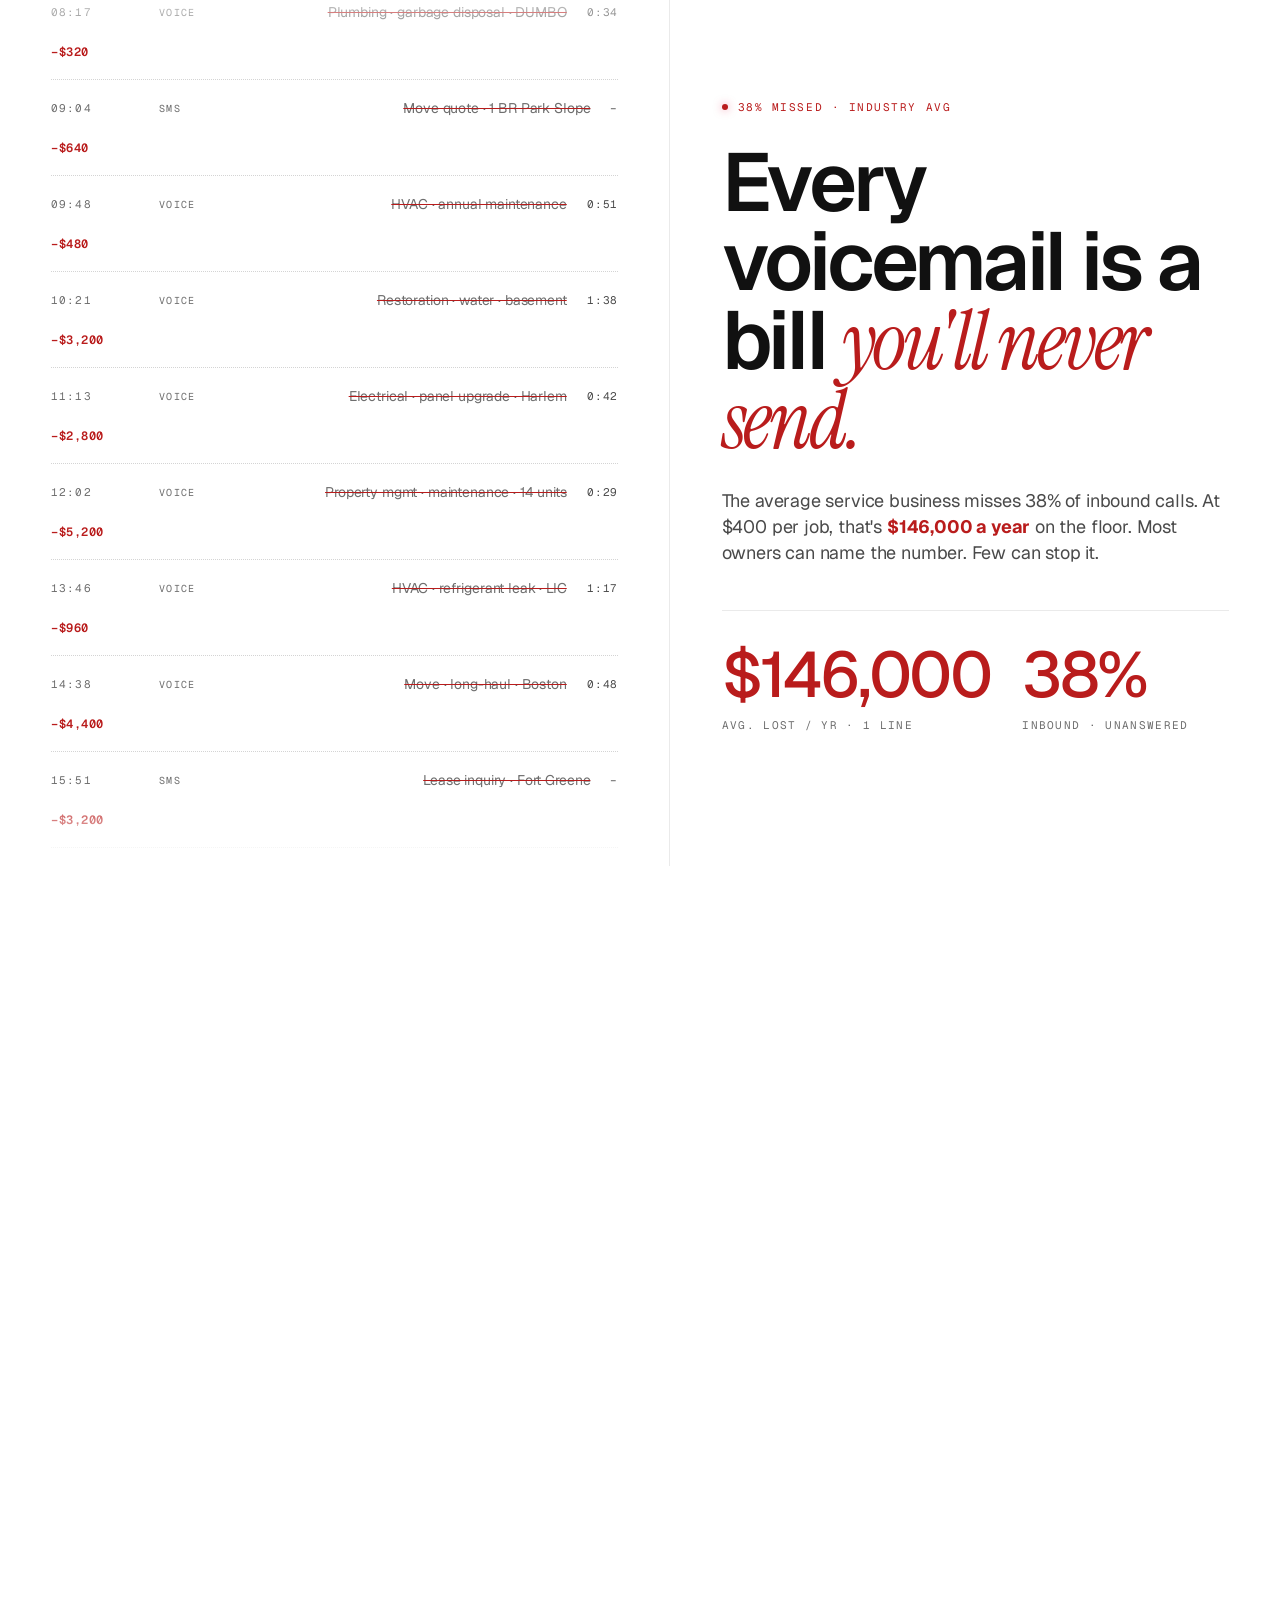
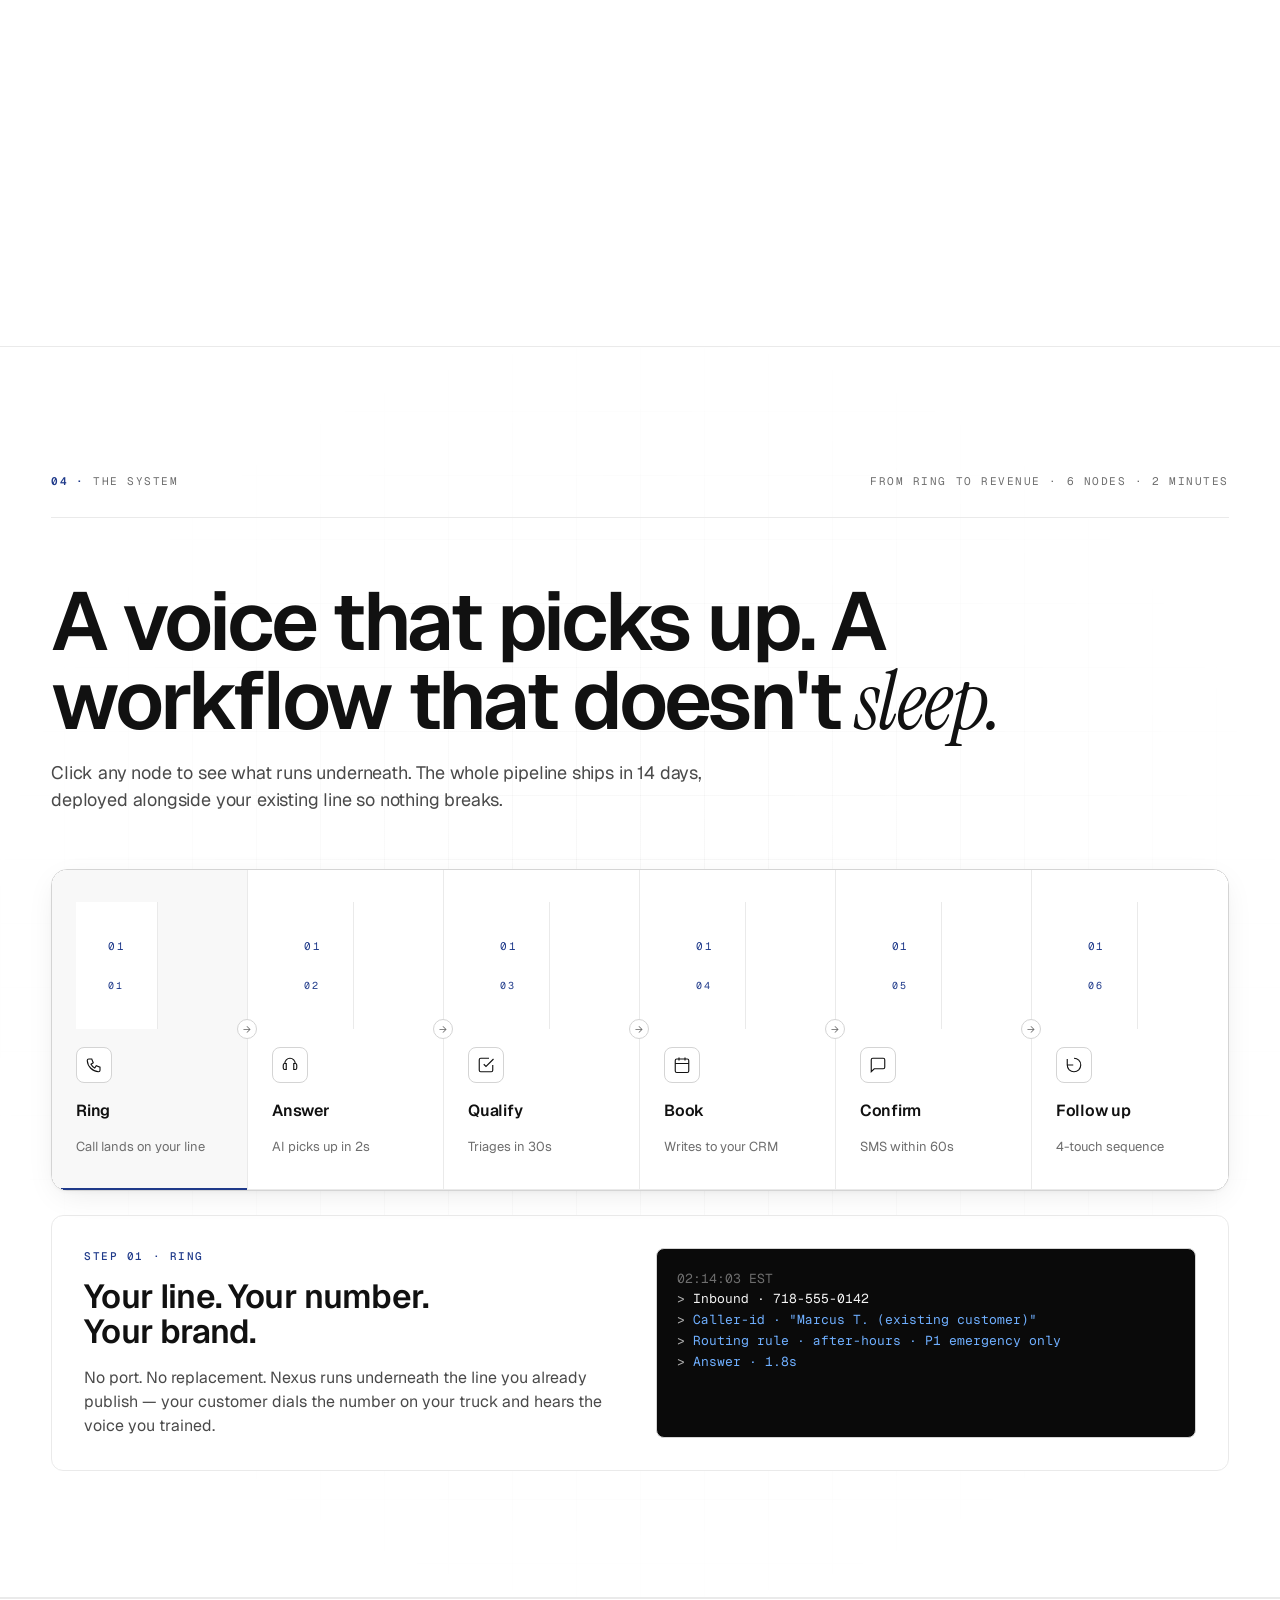
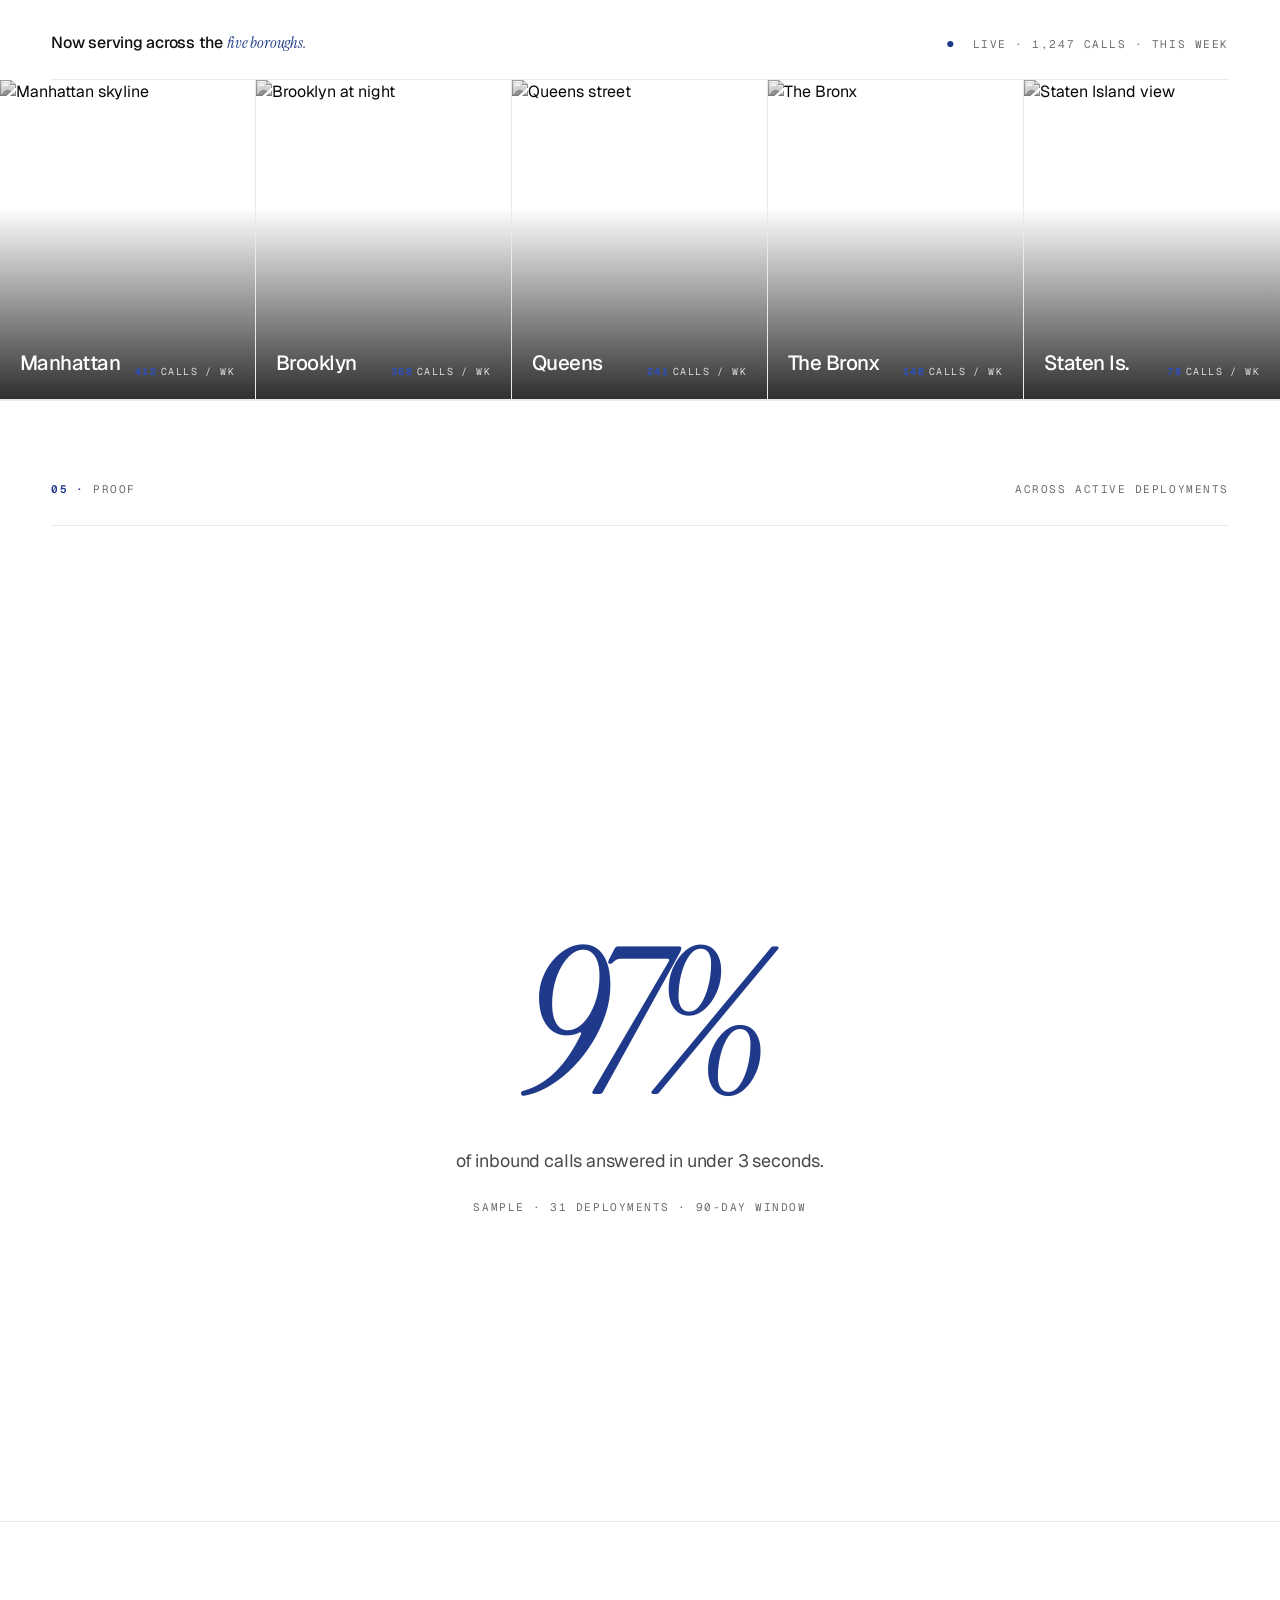
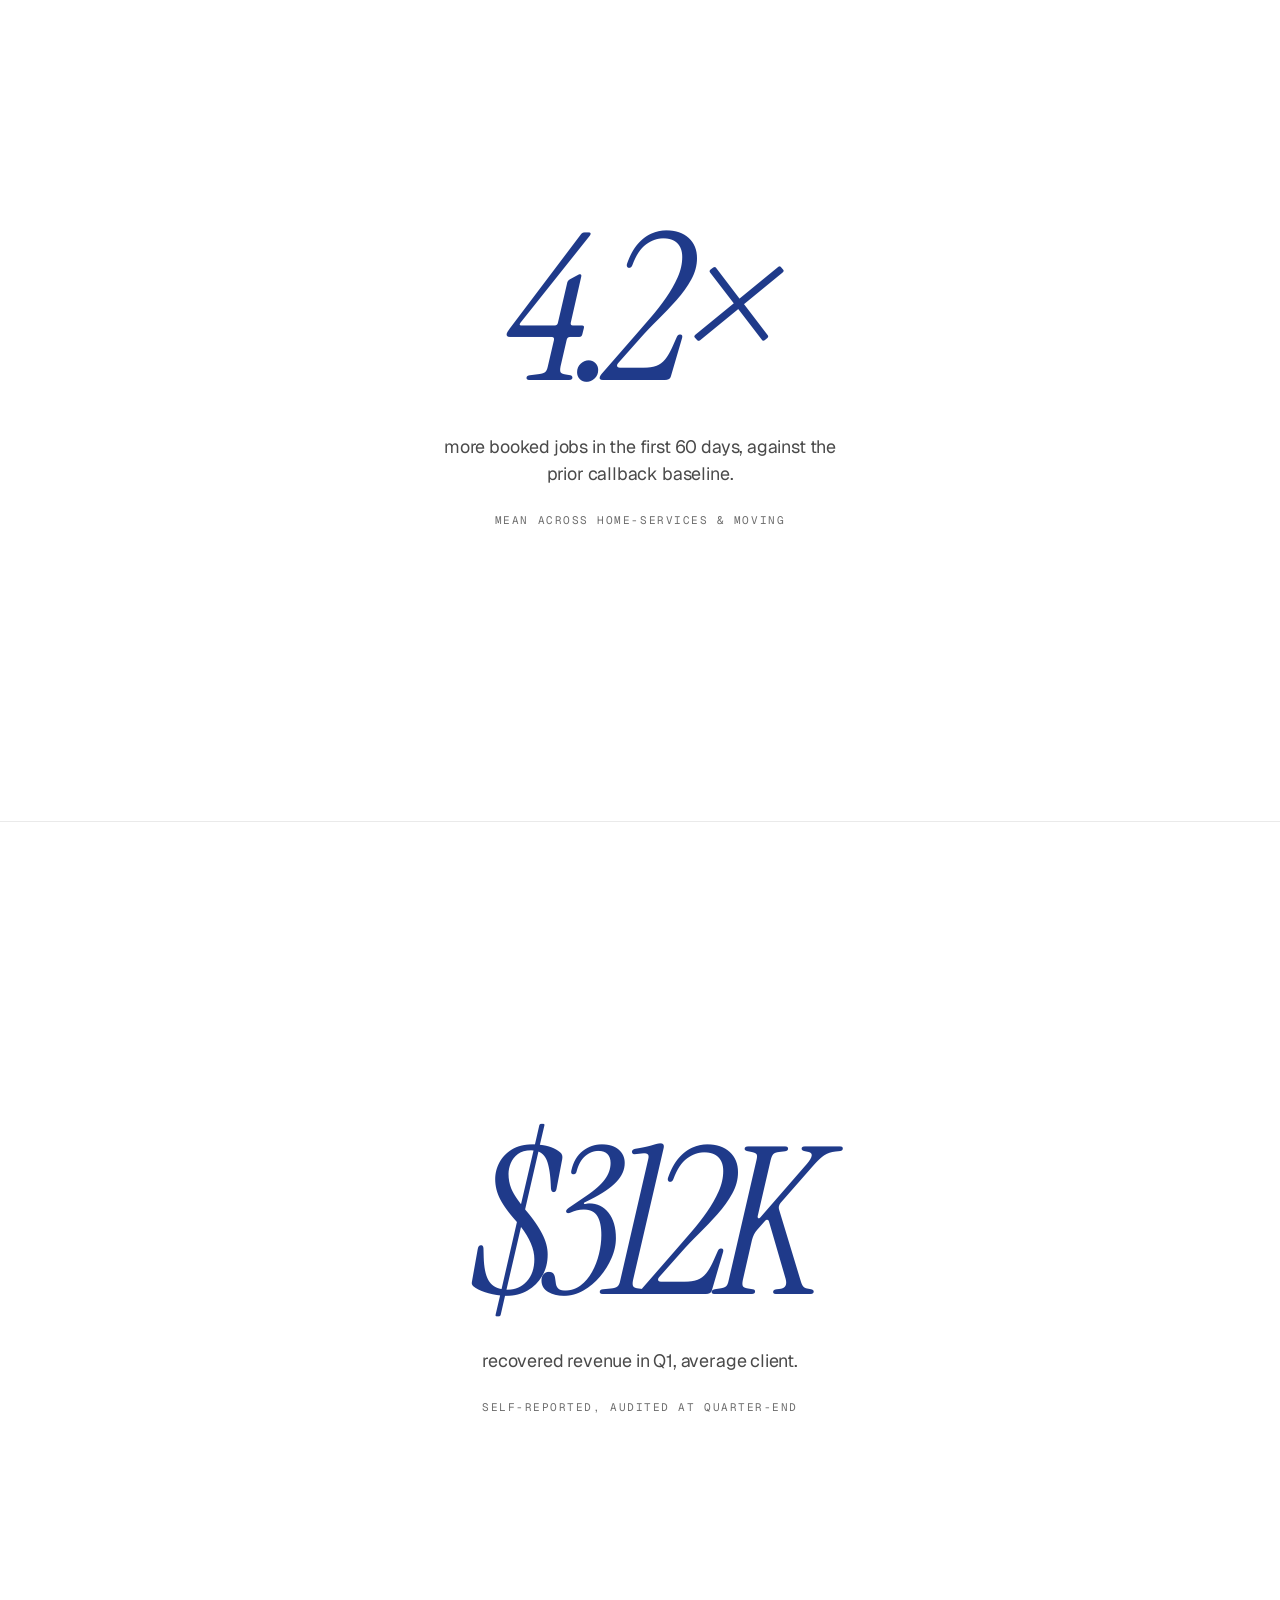
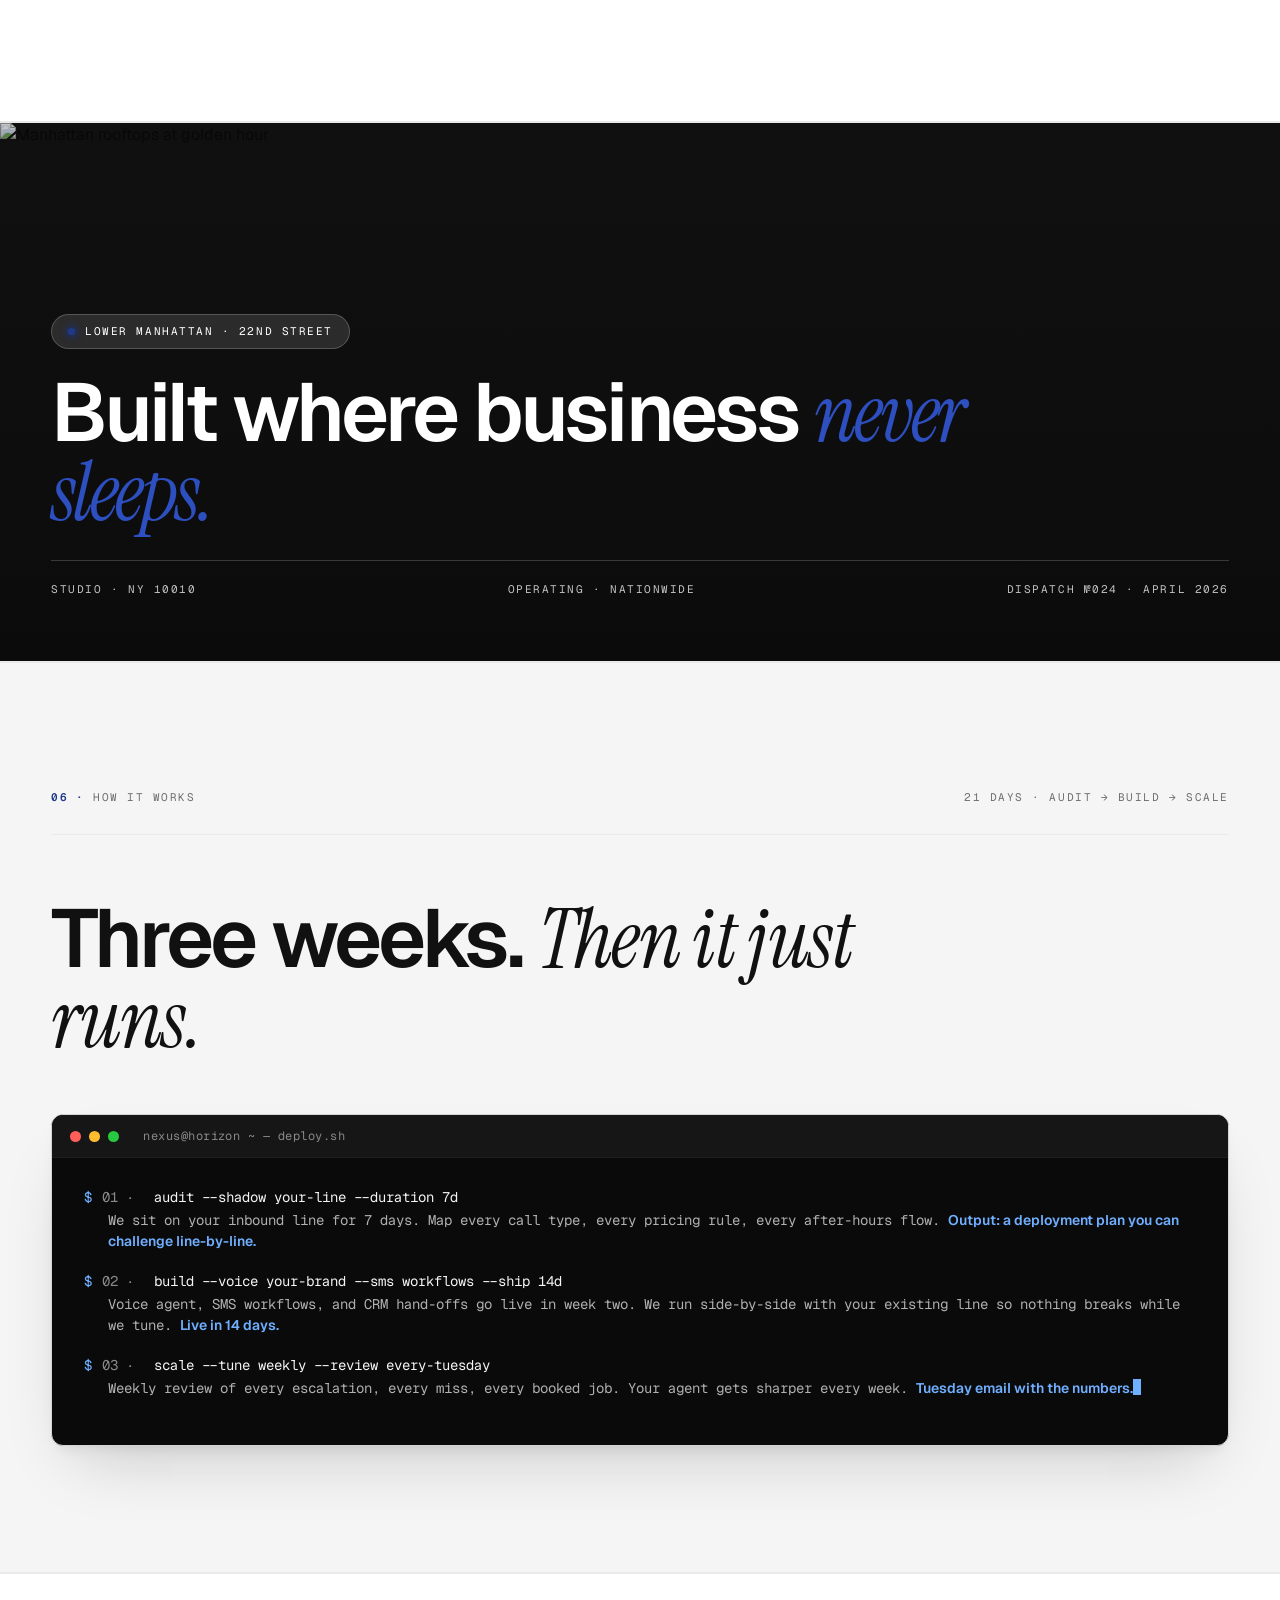
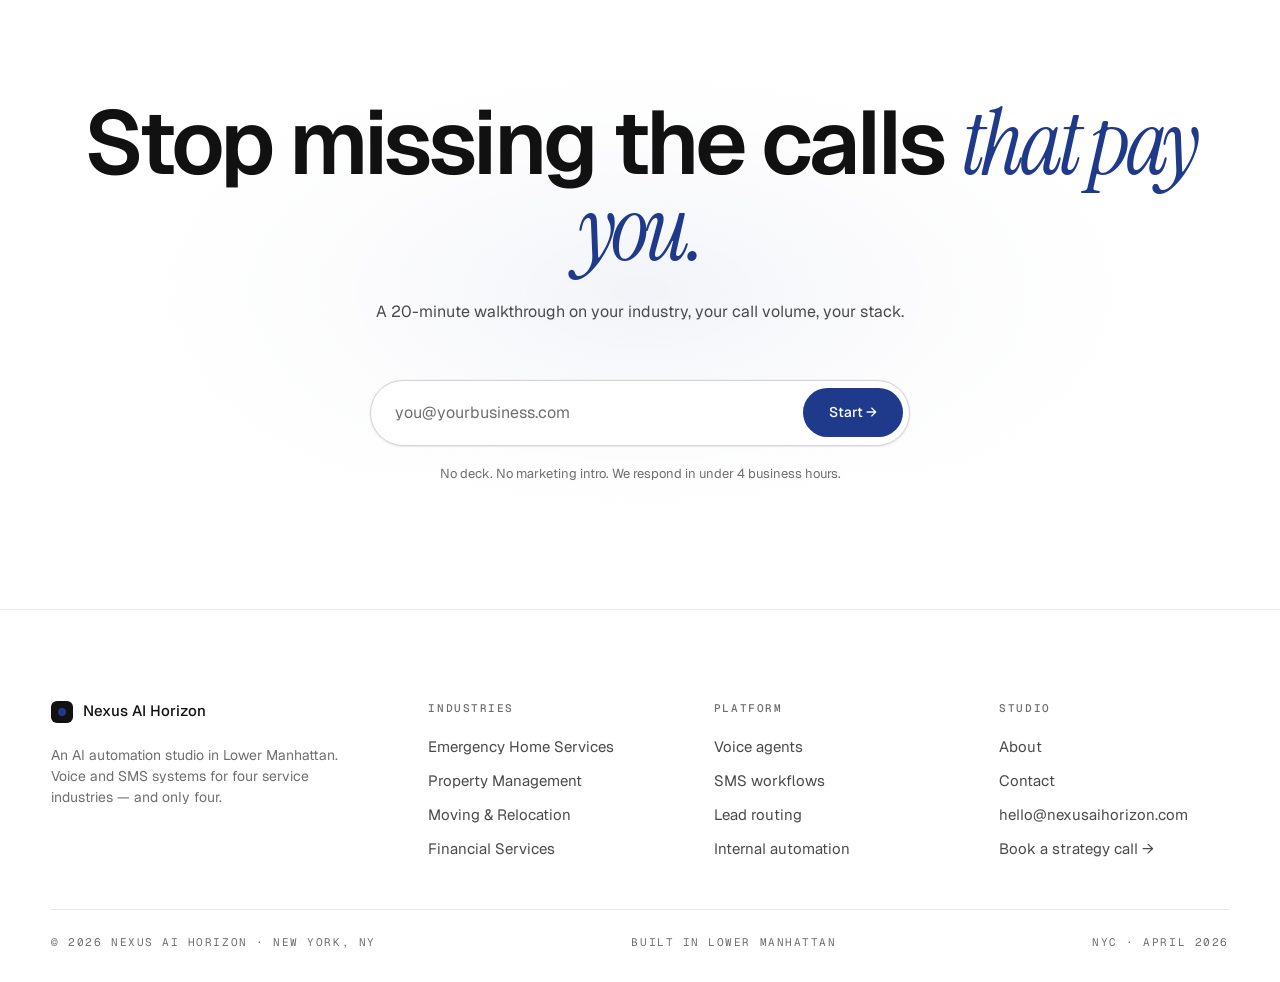
==== commit adf0b7f1: "Replace section videos with sector-aligned, action-driven loops Per brand video-selection rules, eve" ====
--- a/index.html
+++ b/index.html
@@ -72,8 +72,8 @@
         <img class="poster" src="https://images.unsplash.com/photo-1485871981521-5b1fd3805eee?auto=format&fit=crop&w=2400&q=70" alt="" />
         <video autoplay muted loop playsinline preload="metadata"
                poster="https://images.unsplash.com/photo-1485871981521-5b1fd3805eee?auto=format&fit=crop&w=2400&q=70">
-          <source src="https://videos.pexels.com/video-files/2034115/2034115-uhd_2560_1440_30fps.mp4" type="video/mp4" />
-          <source src="https://videos.pexels.com/video-files/4990246/4990246-uhd_2560_1440_24fps.mp4" type="video/mp4" />
+          <source src="https://videos.pexels.com/video-files/2034115/2034115-hd_1920_1080_30fps.mp4" type="video/mp4" />
+          <source src="https://videos.pexels.com/video-files/11504763/11504763-hd_1920_1080_30fps.mp4" type="video/mp4" />
         </video>
         <div class="overlay">
           <div class="top">
@@ -465,9 +465,10 @@
         <article class="ind-ex">
           <div class="ex-media">
             <div class="ex-illo ex-illo--emergency" aria-hidden="true">
-              <!-- Car POV driving on rainy bridge — at-night urgent dispatch feel -->
+              <!-- Plumber actively fixing a leaking faucet — urgent repair in real time -->
               <video class="ambient" autoplay muted loop playsinline preload="metadata">
-                <source src="https://videos.pexels.com/video-files/7691858/7691858-hd_1920_1080_25fps.mp4" type="video/mp4" />
+                <source src="https://videos.pexels.com/video-files/9890450/9890450-hd_1920_1080_30fps.mp4" type="video/mp4" />
+                <source src="https://videos.pexels.com/video-files/6079420/6079420-hd_1920_1080_24fps.mp4" type="video/mp4" />
               </video>
               <span class="code"><span class="accent-dot"></span>CODE<span class="dash">·</span>P1 EMERGENCY</span>
               <span class="icon-mark">
@@ -503,9 +504,10 @@
         <article class="ind-ex">
           <div class="ex-media">
             <div class="ex-illo ex-illo--property" aria-hidden="true">
-              <!-- People walking through colonnaded building — architectural / portfolio scale -->
+              <!-- Maintenance team servicing a managed high-rise — scale + active oversight -->
               <video class="ambient" autoplay muted loop playsinline preload="metadata">
-                <source src="https://videos.pexels.com/video-files/855564/855564-hd_1920_1080_24fps.mp4" type="video/mp4" />
+                <source src="https://videos.pexels.com/video-files/13366662/13366662-hd_1920_1080_60fps.mp4" type="video/mp4" />
+                <source src="https://videos.pexels.com/video-files/8471072/8471072-hd_1920_1080_25fps.mp4" type="video/mp4" />
               </video>
               <span class="code"><span class="accent-dot"></span>PORTFOLIO<span class="dash">·</span>1,200 UNITS</span>
               <span class="icon-mark">
@@ -543,9 +545,10 @@
         <article class="ind-ex">
           <div class="ex-media">
             <div class="ex-illo ex-illo--moving" aria-hidden="true">
-              <!-- People walking with luggage — relocation in motion -->
+              <!-- Movers actively carrying packed boxes — relocation in motion -->
               <video class="ambient" autoplay muted loop playsinline preload="metadata">
-                <source src="https://videos.pexels.com/video-files/855565/855565-hd_1920_1080_24fps.mp4" type="video/mp4" />
+                <source src="https://videos.pexels.com/video-files/7464109/7464109-hd_1920_1080_30fps.mp4" type="video/mp4" />
+                <source src="https://videos.pexels.com/video-files/9507645/9507645-hd_1920_1080_25fps.mp4" type="video/mp4" />
               </video>
               <span class="code"><span class="accent-dot"></span>ROUTE<span class="dash">·</span>BK → UWS</span>
               <span class="icon-mark">
@@ -1117,8 +1120,8 @@
       <img class="poster" src="https://images.unsplash.com/photo-1496588152823-86ff7695e68f?auto=format&fit=crop&w=2400&q=70" alt="" />
       <video autoplay muted loop playsinline preload="metadata"
              poster="https://images.unsplash.com/photo-1496588152823-86ff7695e68f?auto=format&fit=crop&w=2400&q=70">
-        <source src="https://videos.pexels.com/video-files/2034115/2034115-uhd_2560_1440_30fps.mp4" type="video/mp4" />
-        <source src="https://videos.pexels.com/video-files/4990246/4990246-uhd_2560_1440_24fps.mp4" type="video/mp4" />
+        <source src="https://videos.pexels.com/video-files/2034115/2034115-hd_1920_1080_30fps.mp4" type="video/mp4" />
+        <source src="https://videos.pexels.com/video-files/11504763/11504763-hd_1920_1080_30fps.mp4" type="video/mp4" />
       </video>
     </div>
     <div class="container">
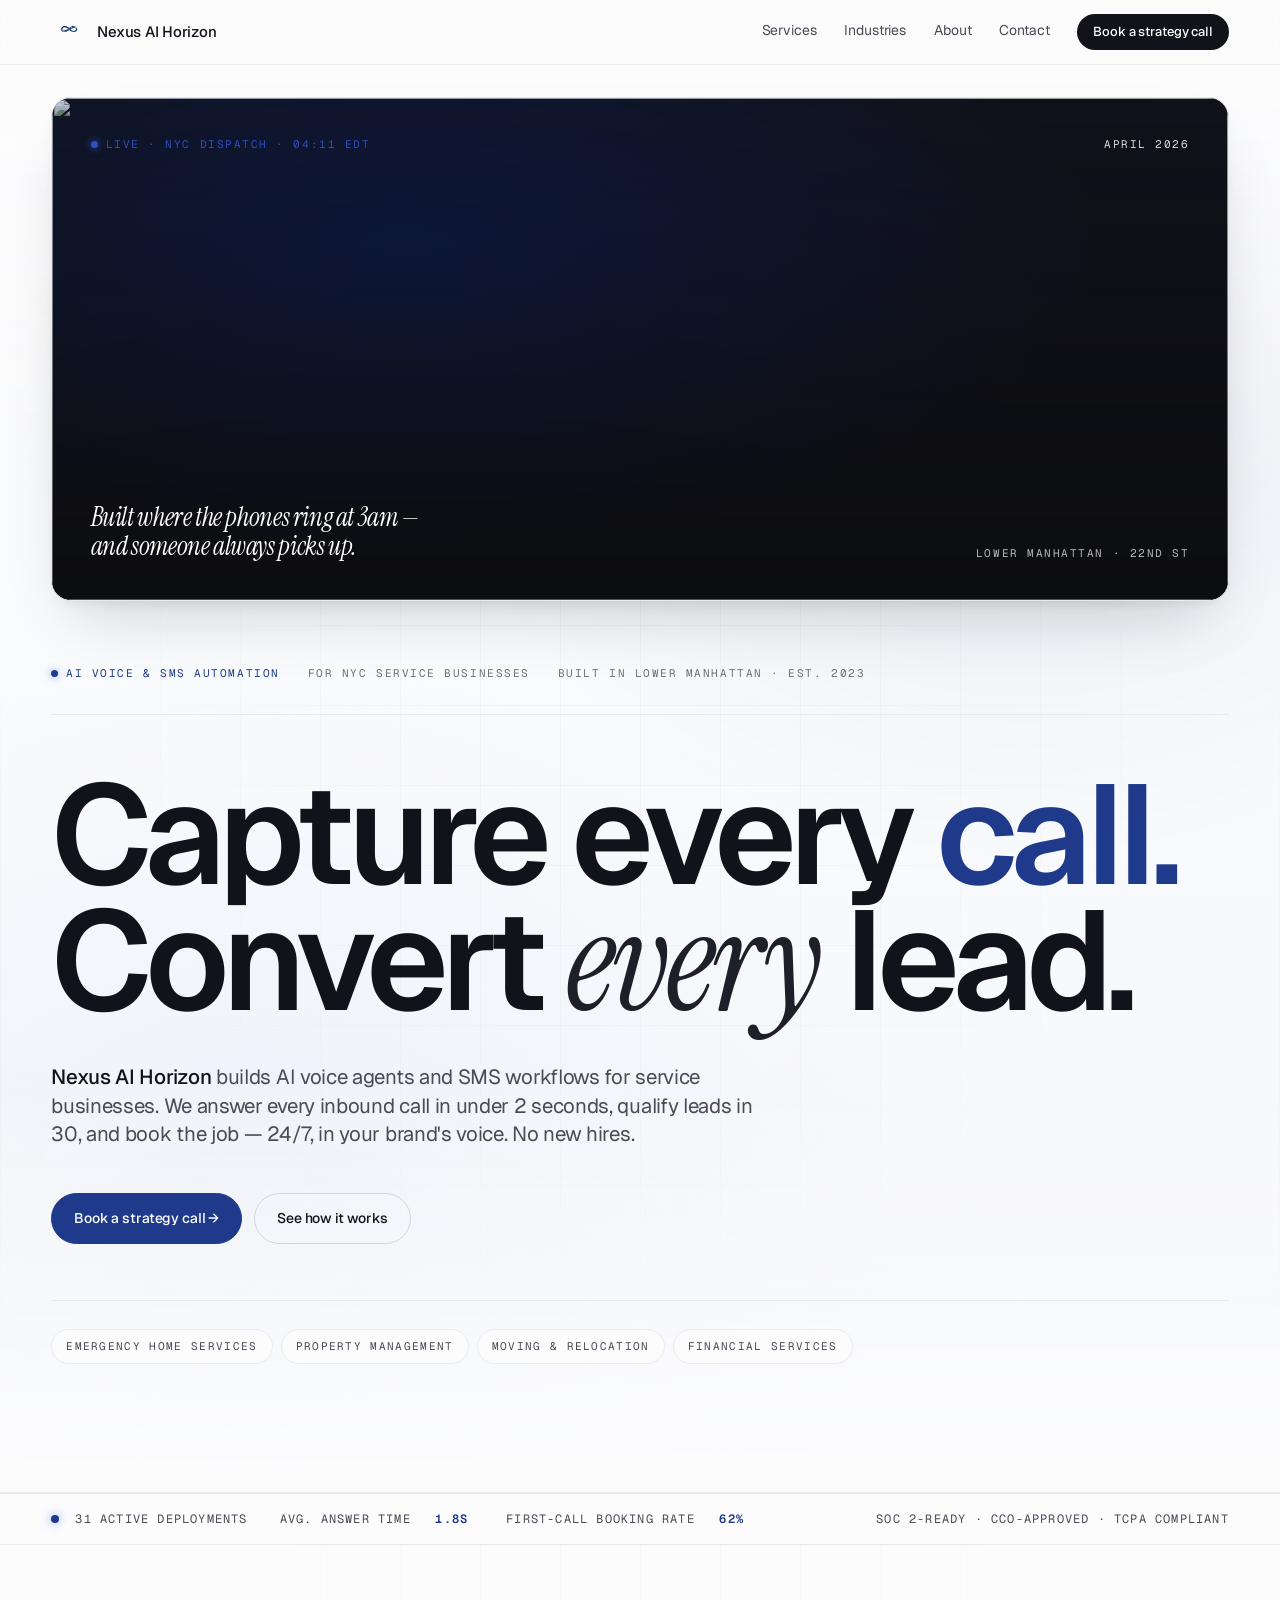
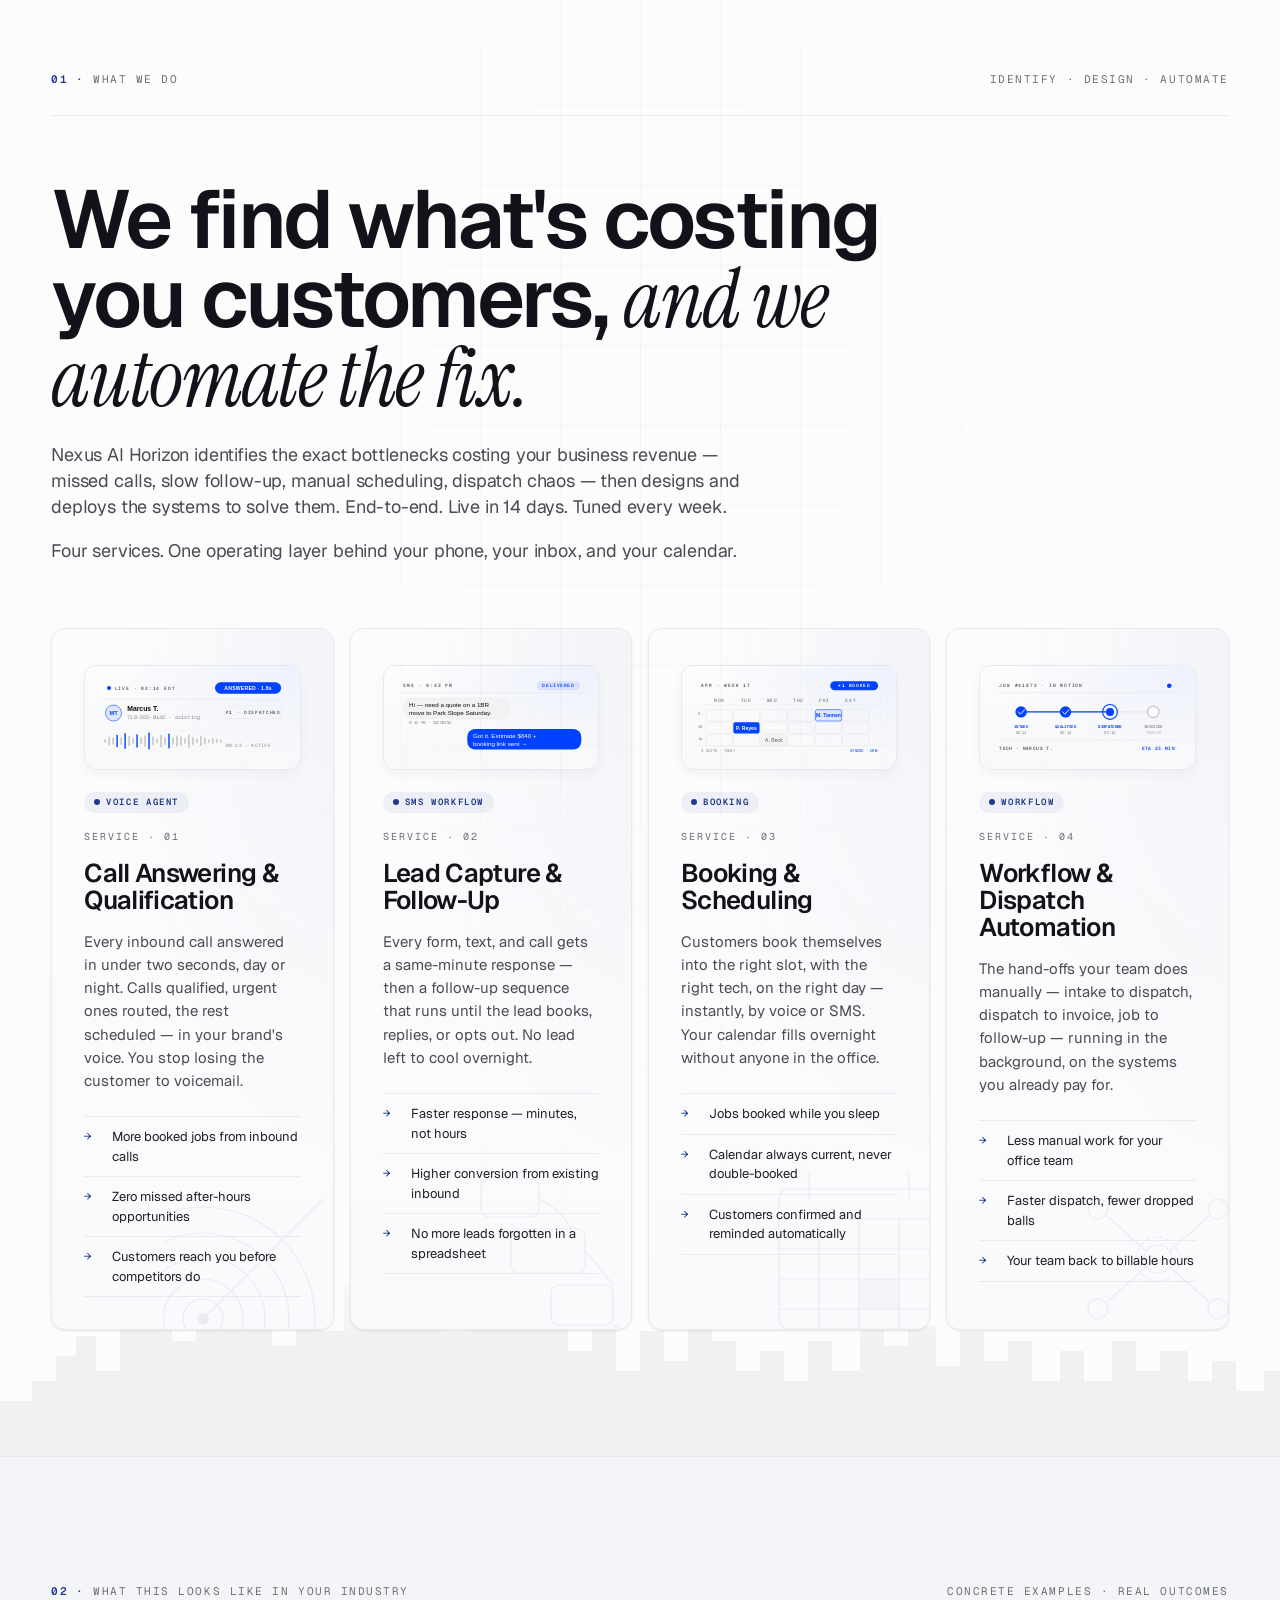
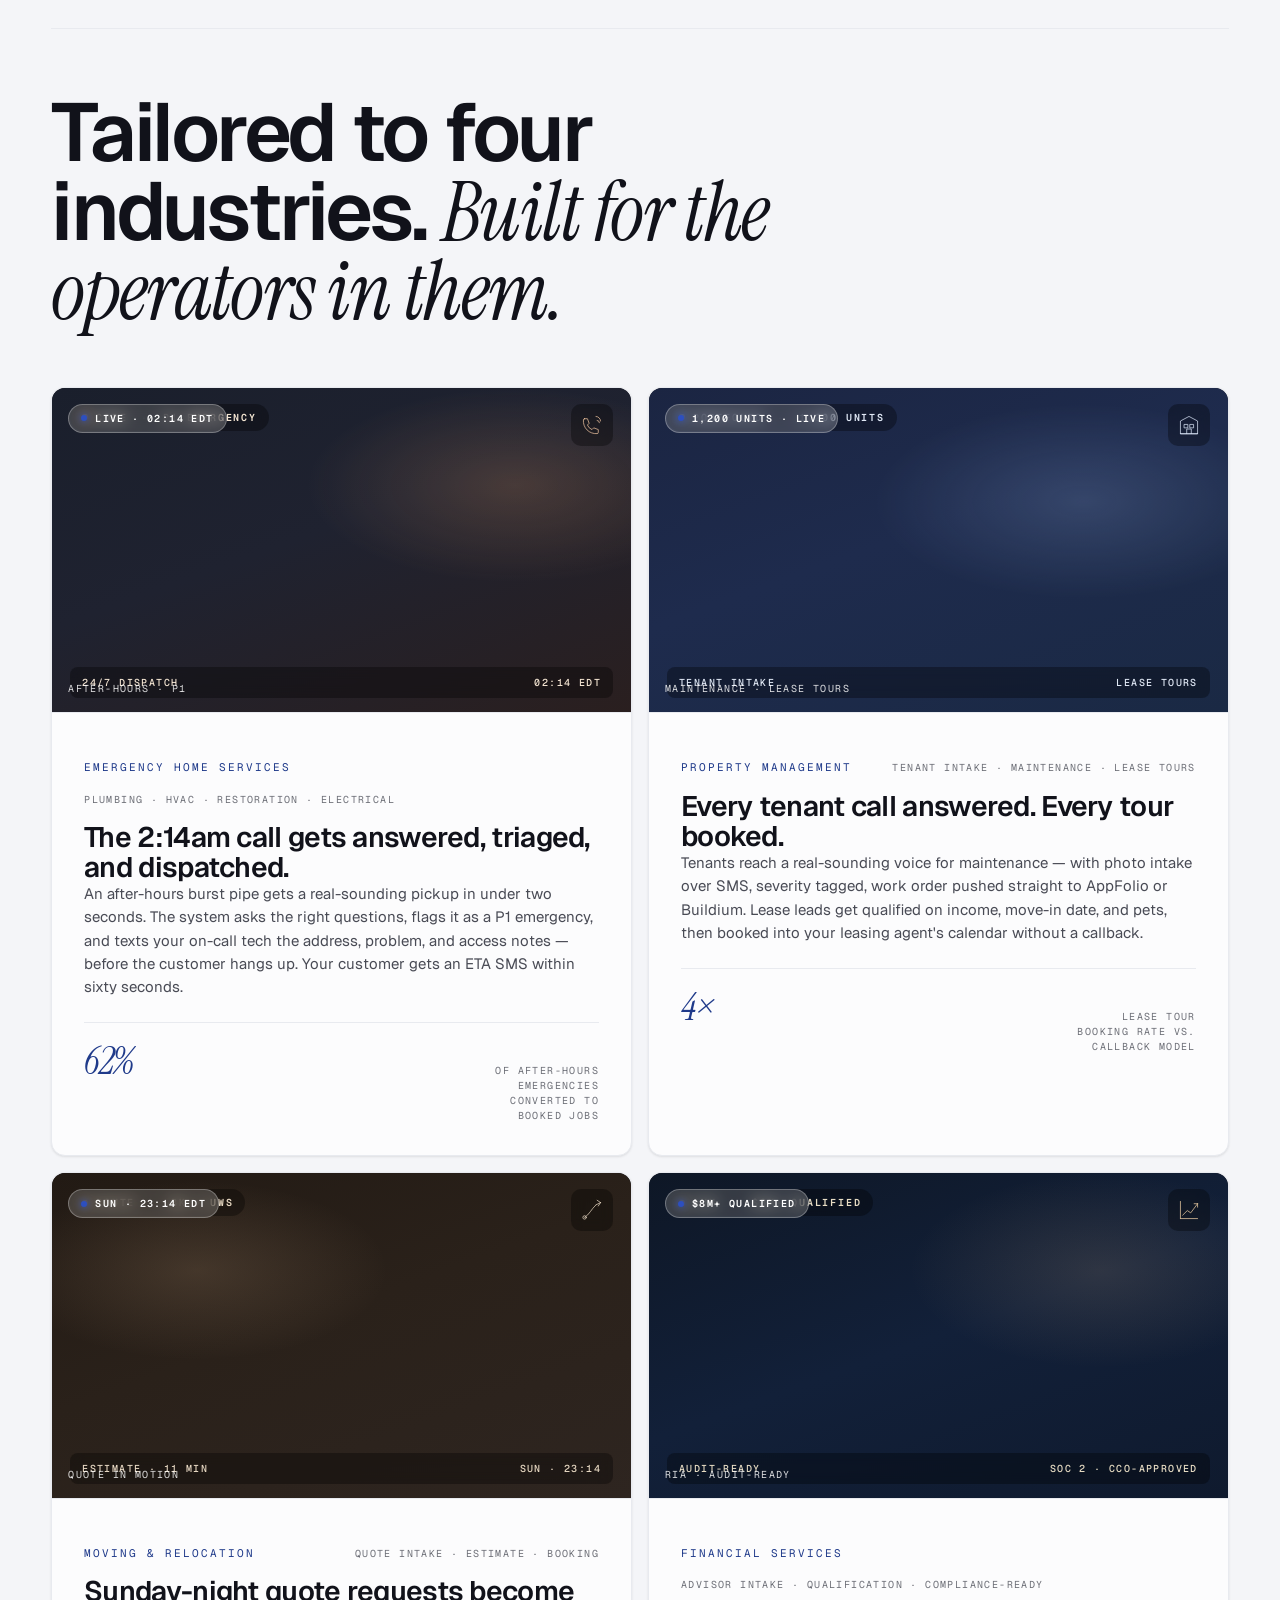
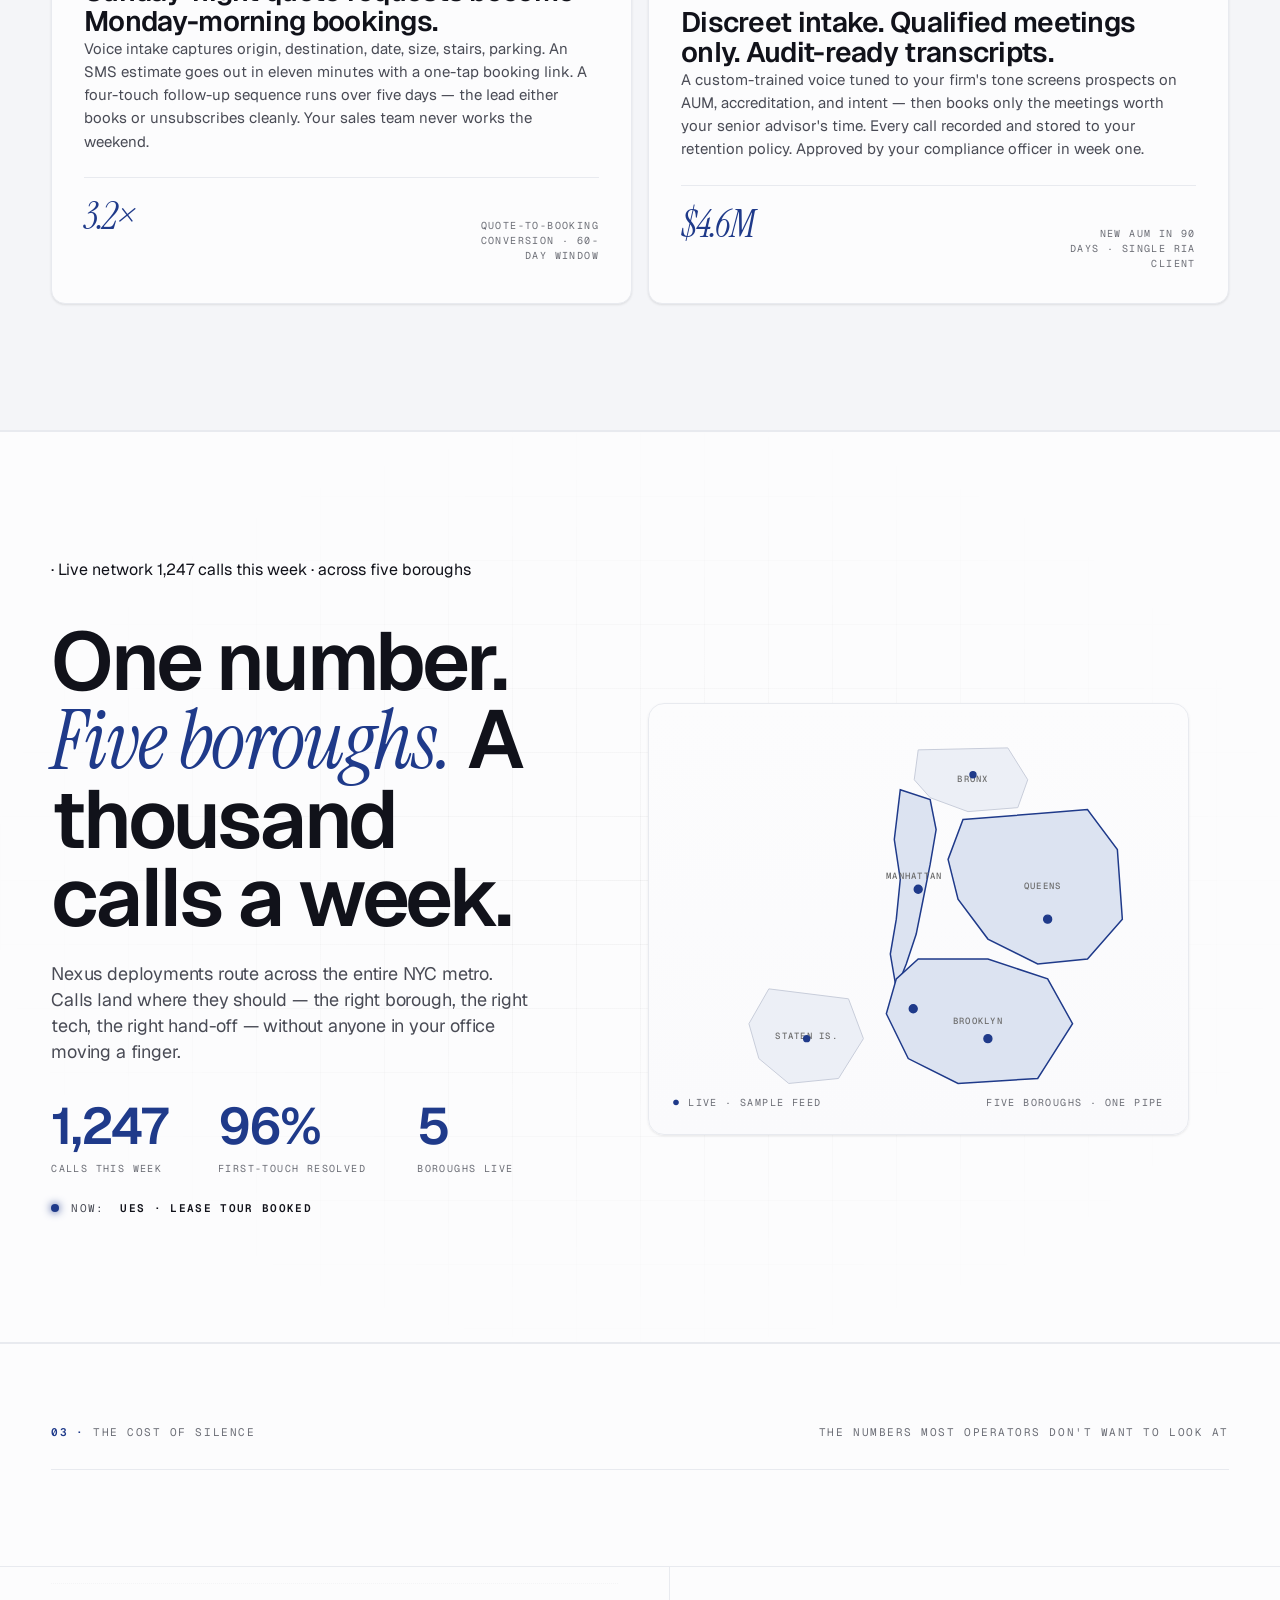
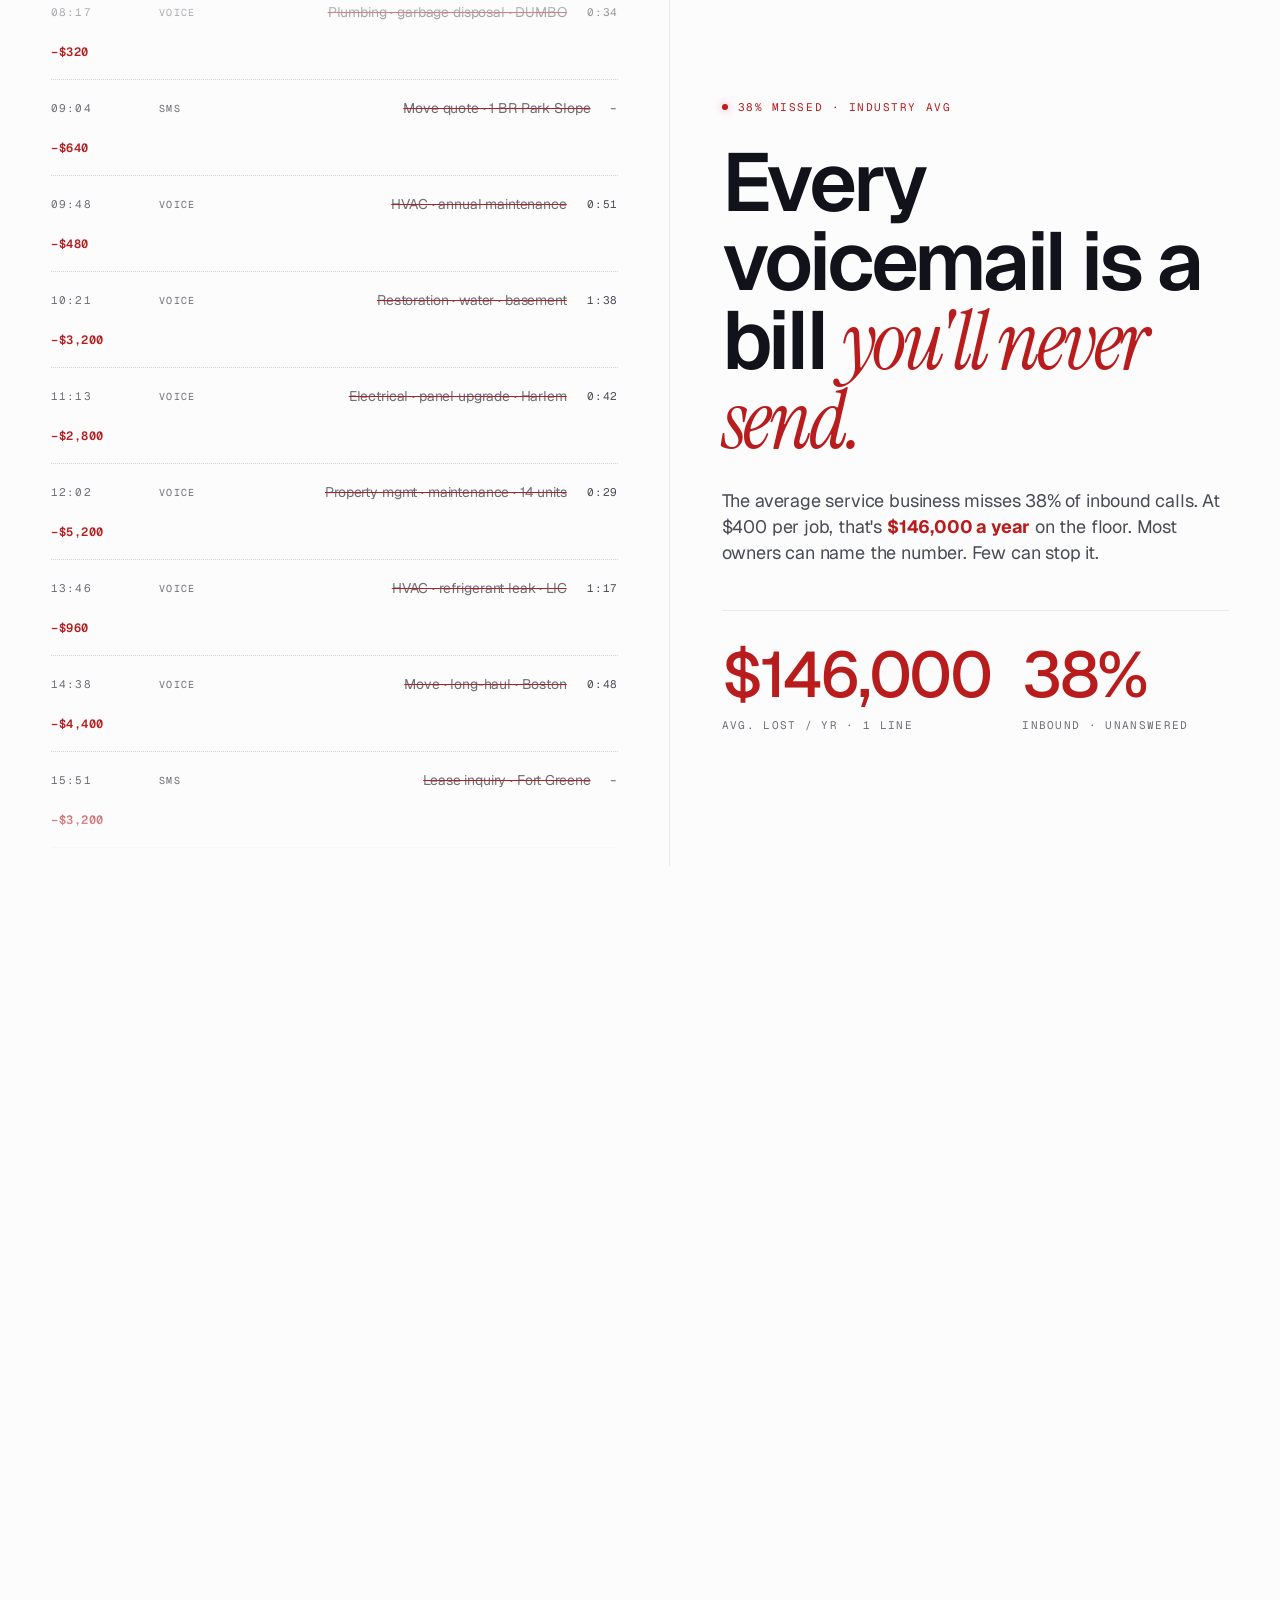
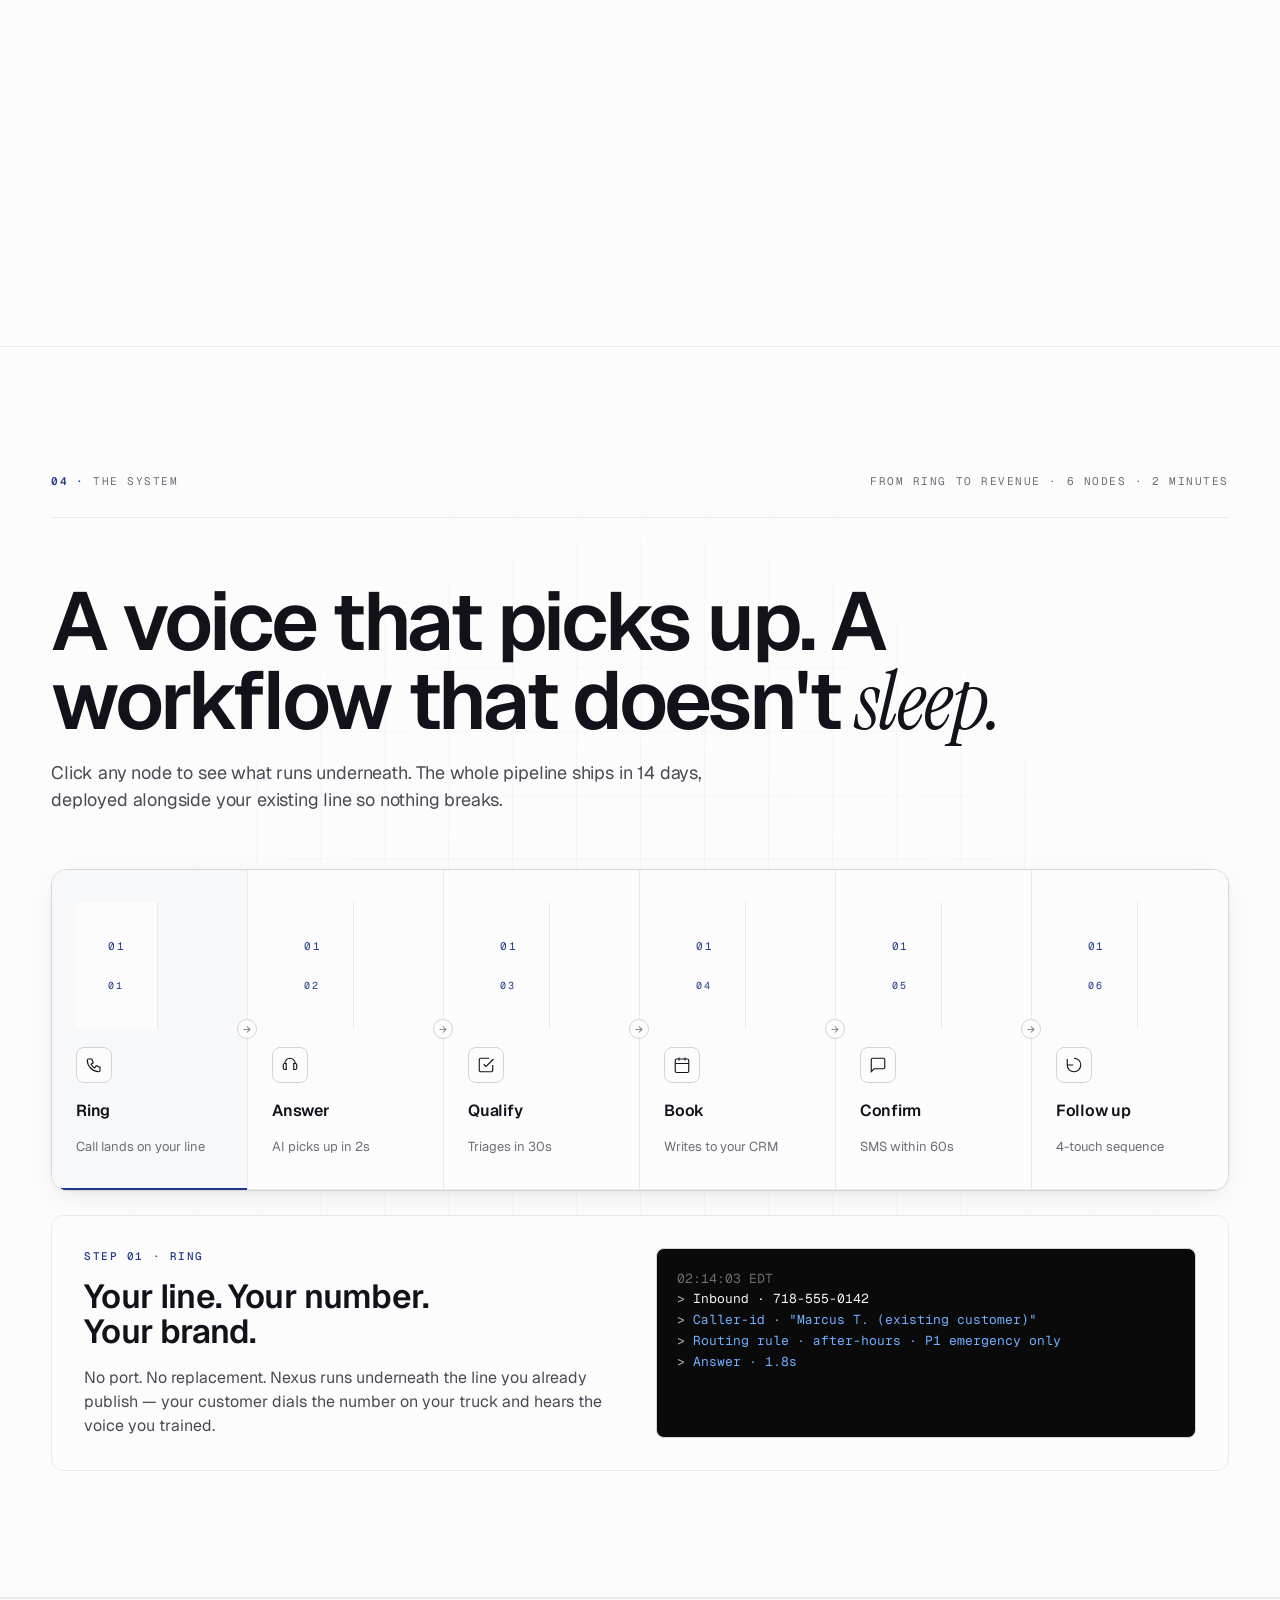
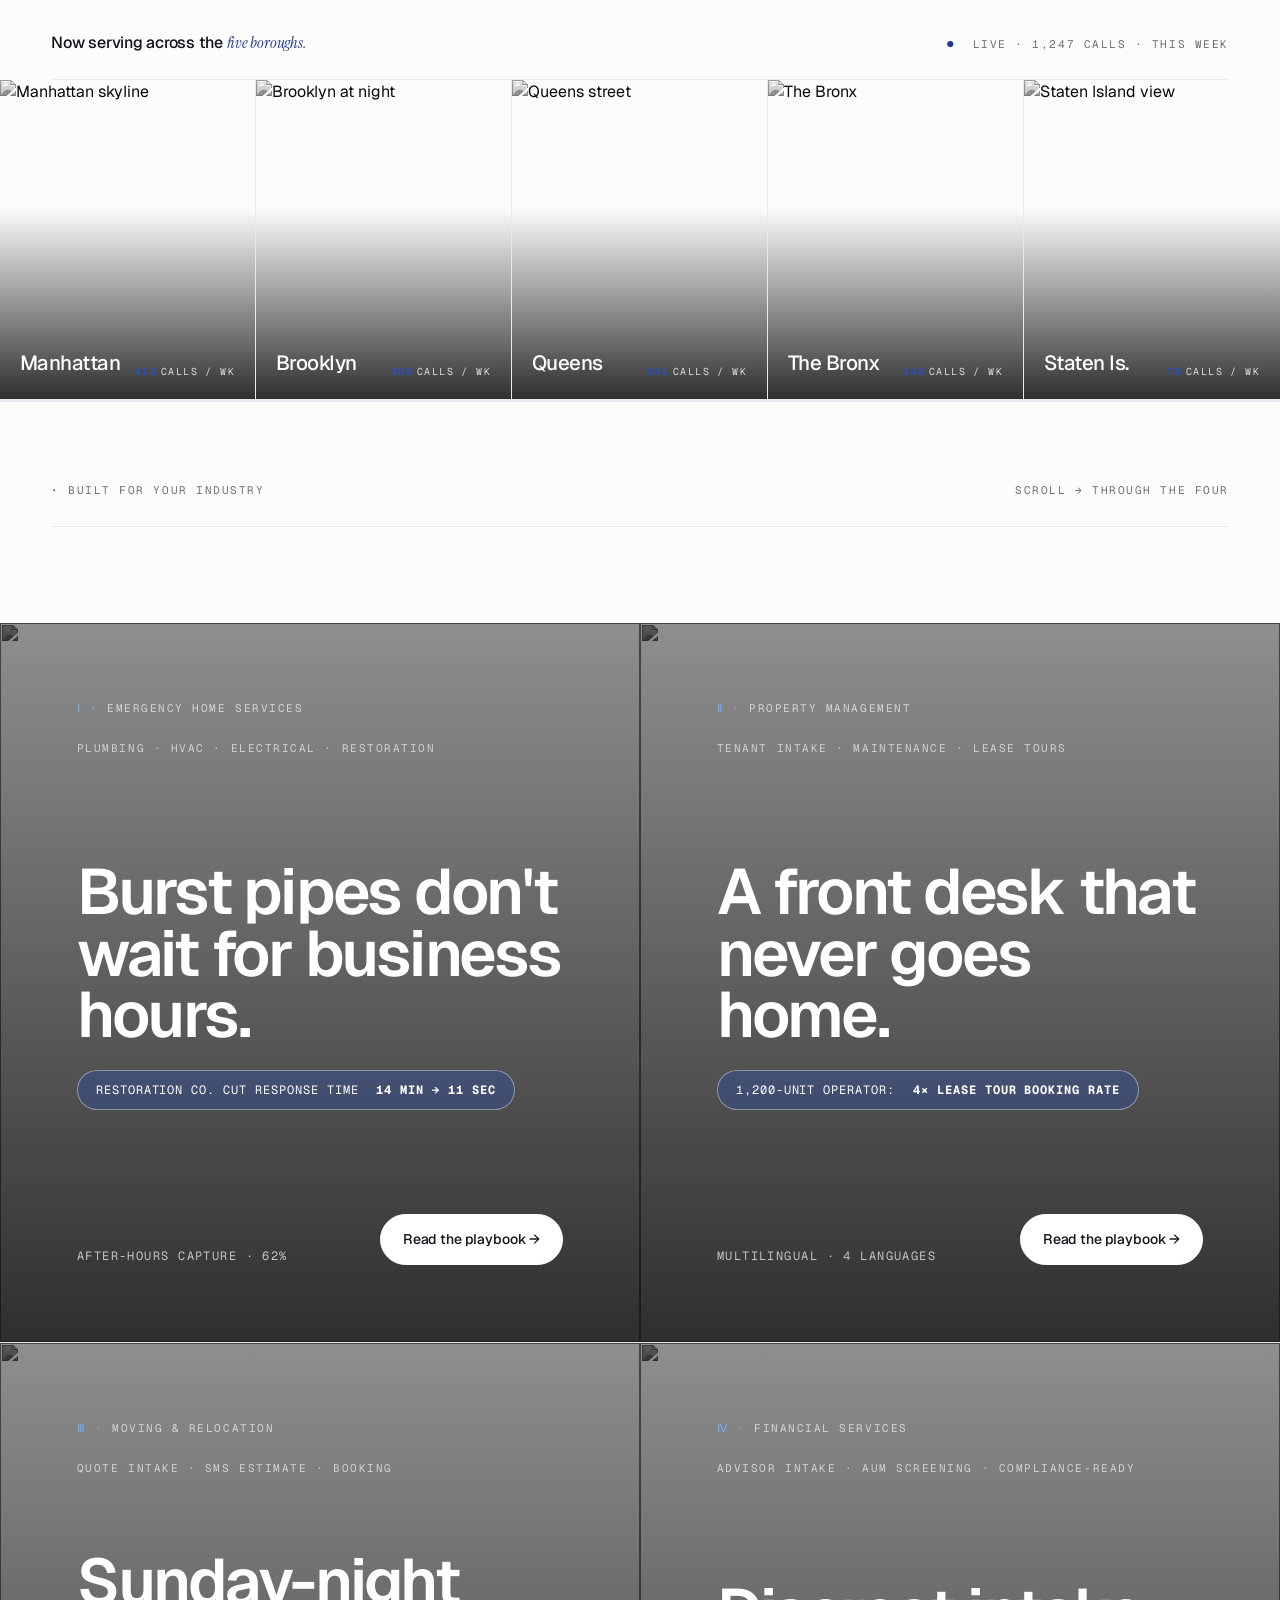
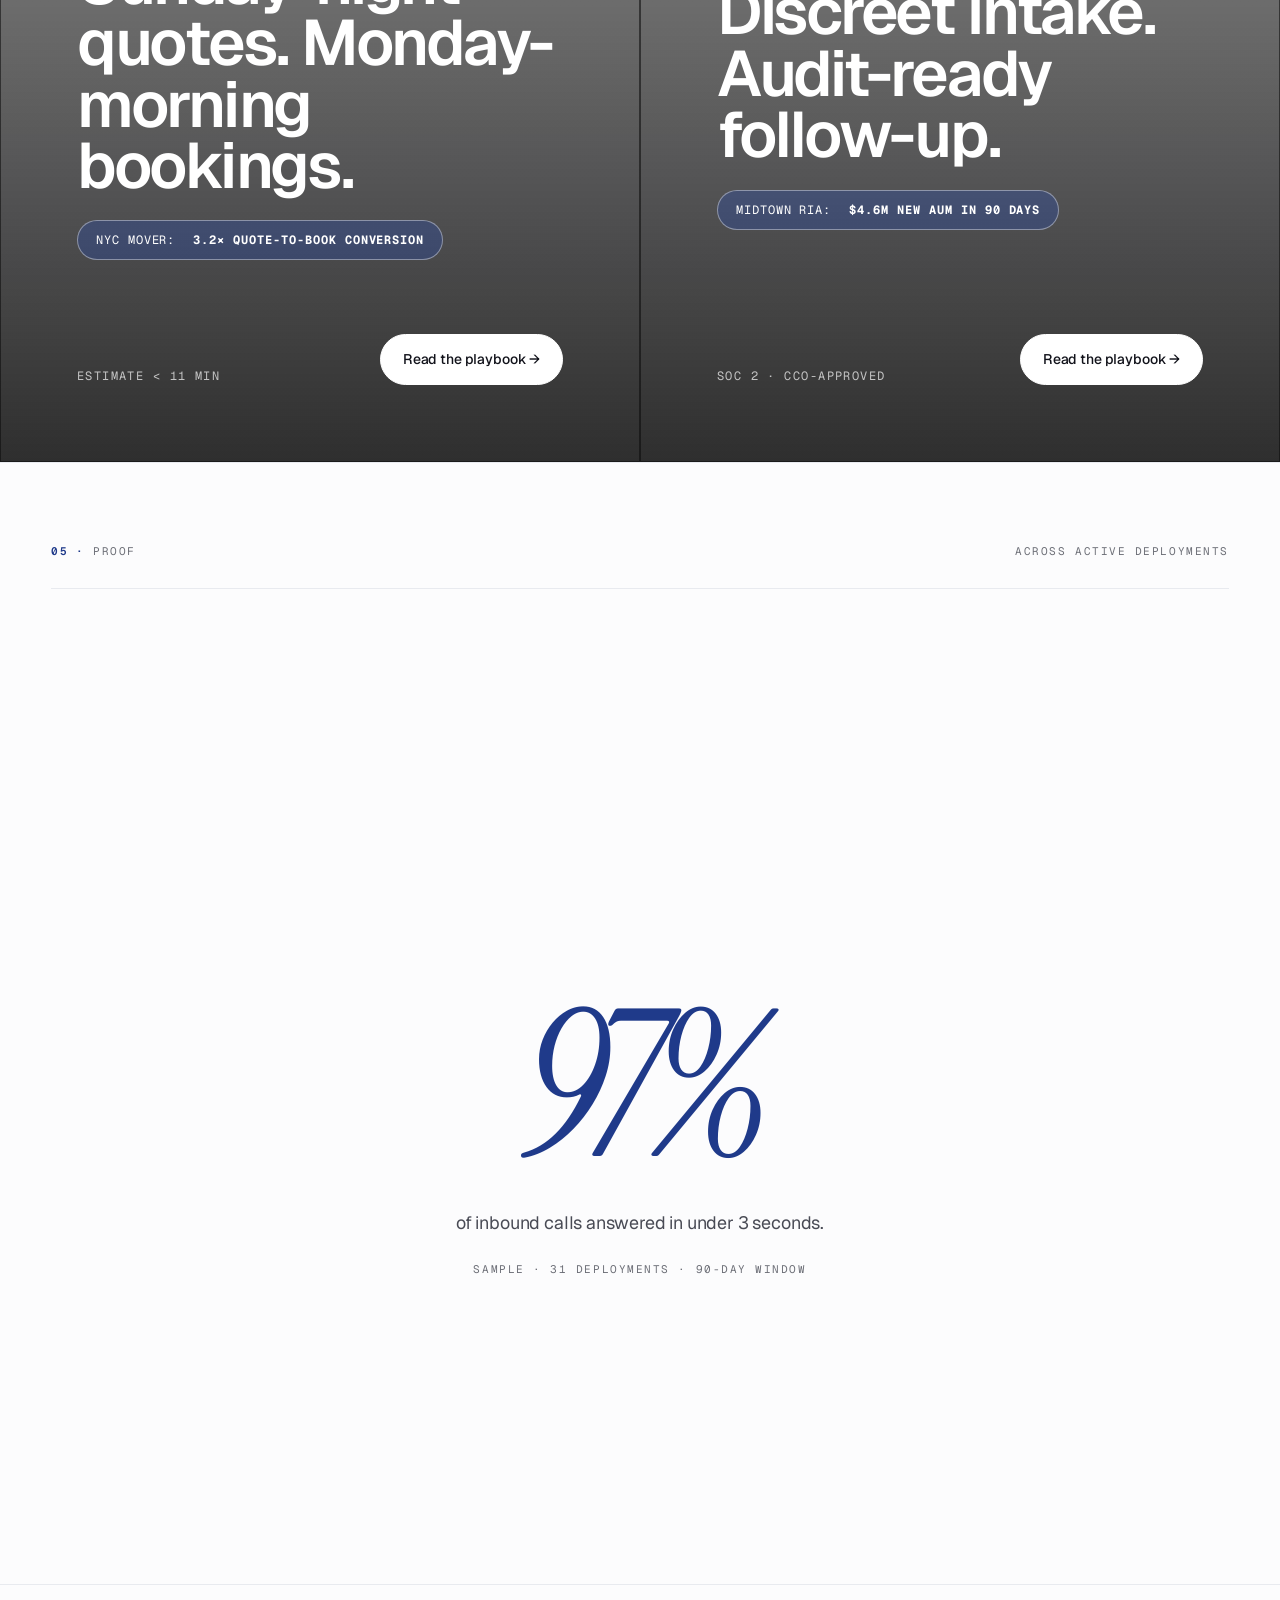
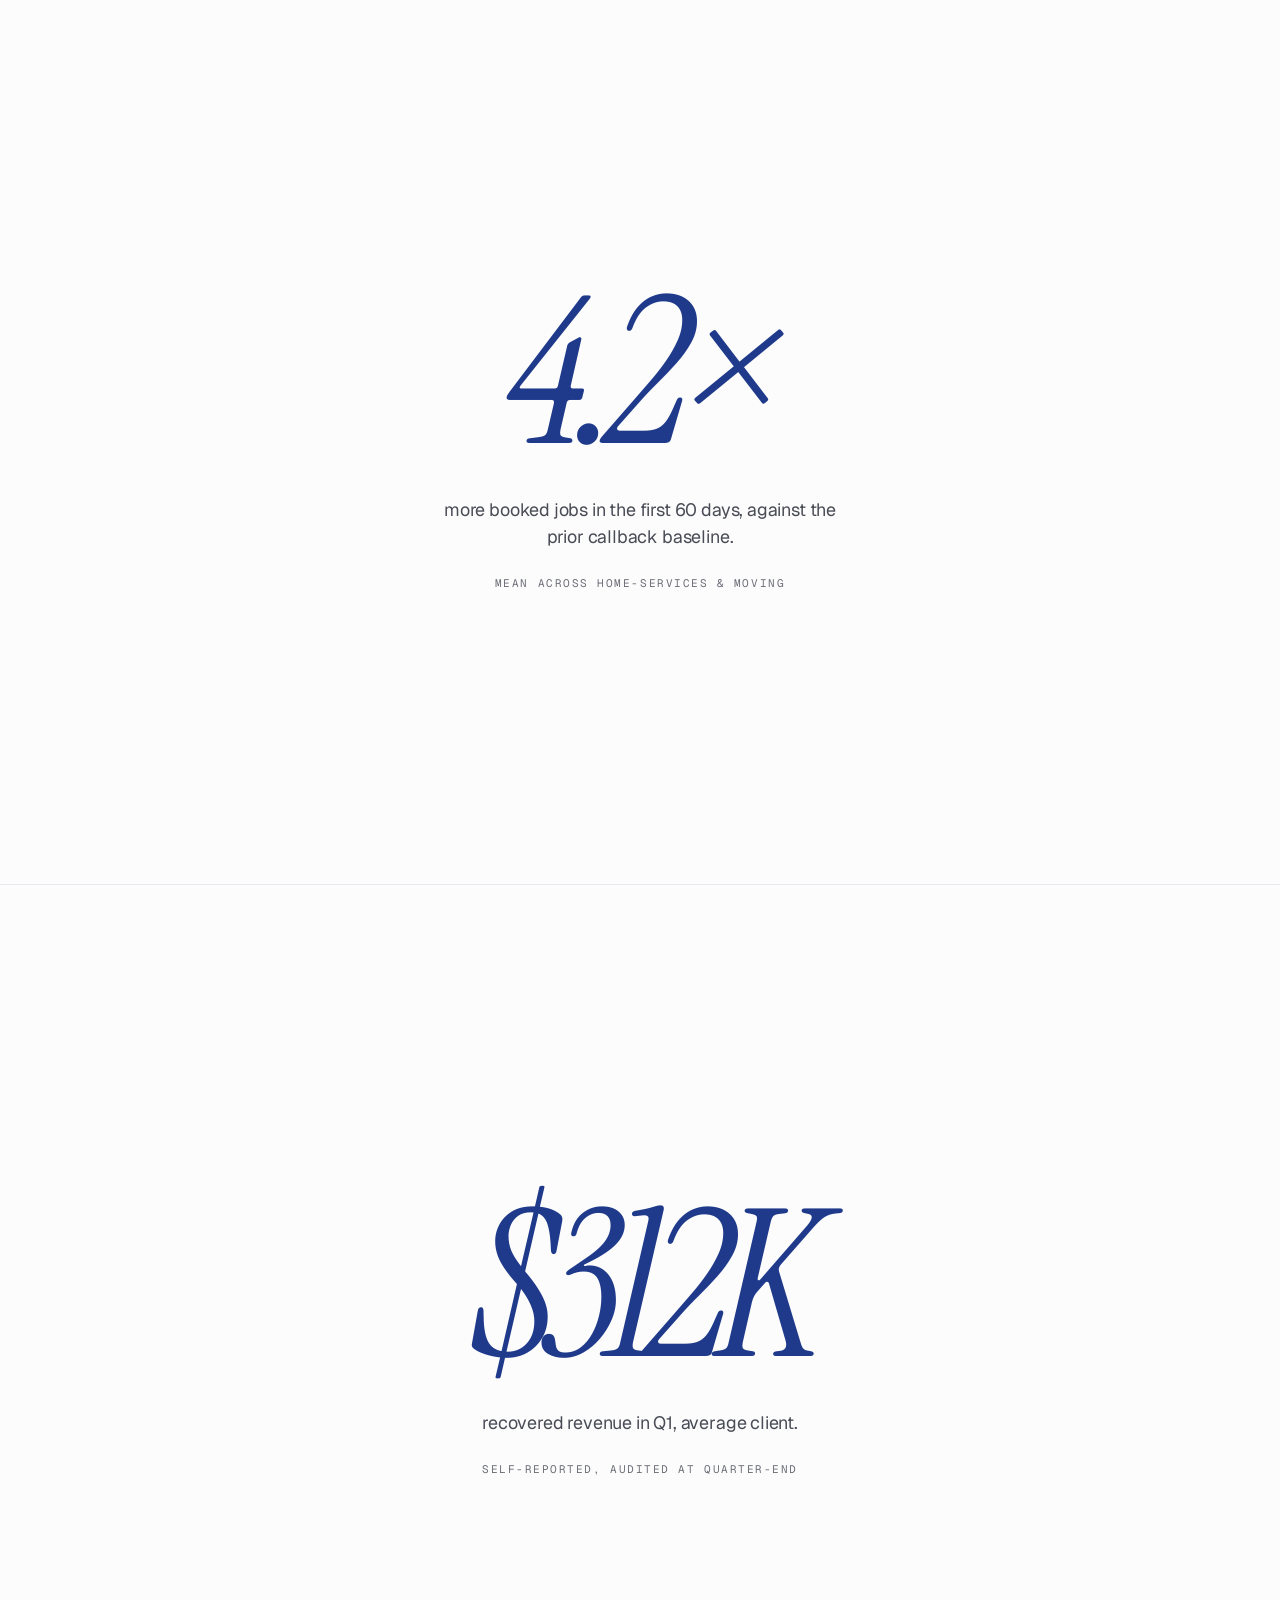
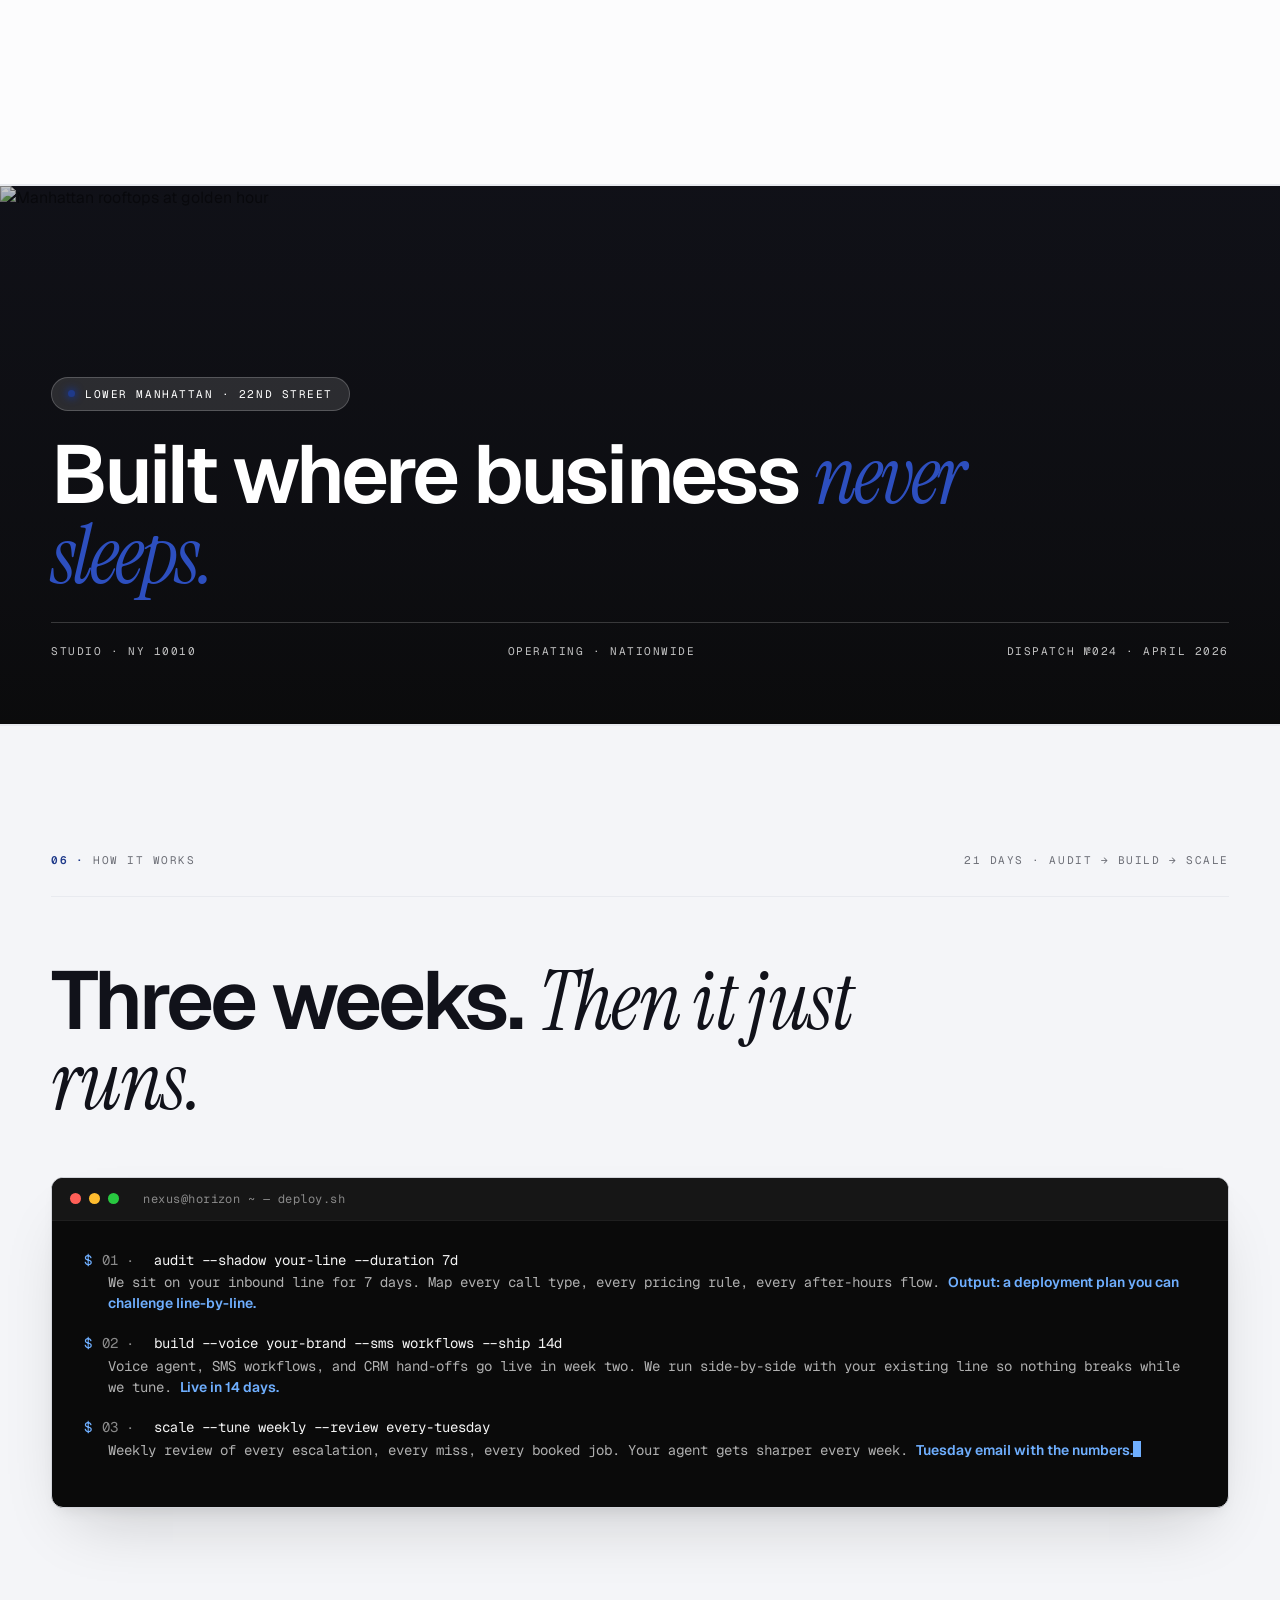
==== commit a71c4480: "Brand polish: align fonts, restore industries, add logo + meta, fix EDT Inner pages were importing F" ====
--- a/index.html
+++ b/index.html
@@ -5,8 +5,20 @@
   <meta name="viewport" content="width=device-width,initial-scale=1" />
   <title>Nexus AI Horizon — Capture every call. Convert every lead.</title>
   <meta name="description" content="AI voice agents that answer in 2 seconds, qualify in 30, and book the job before your competitor picks up. Built in NYC for emergency services, property management, moving, and financial services." />
+  <meta name="theme-color" content="#1F3A8A" />
+  <link rel="icon" type="image/svg+xml" href="assets/img/logo-mark.svg" />
+  <link rel="apple-touch-icon" href="assets/img/logo.svg" />
+  <meta property="og:type" content="website" />
+  <meta property="og:site_name" content="Nexus AI Horizon" />
   <meta property="og:title" content="Nexus AI Horizon — Capture every call. Convert every lead." />
   <meta property="og:description" content="AI voice agents that answer in 2 seconds and book the job before your competitor picks up." />
+  <meta property="og:image" content="https://images.unsplash.com/photo-1485871981521-5b1fd3805eee?auto=format&fit=crop&w=1200&h=630&q=70" />
+  <meta property="og:image:width" content="1200" />
+  <meta property="og:image:height" content="630" />
+  <meta name="twitter:card" content="summary_large_image" />
+  <meta name="twitter:title" content="Nexus AI Horizon — Capture every call. Convert every lead." />
+  <meta name="twitter:description" content="AI voice agents that answer in 2 seconds and book the job before your competitor picks up." />
+  <meta name="twitter:image" content="https://images.unsplash.com/photo-1485871981521-5b1fd3805eee?auto=format&fit=crop&w=1200&h=630&q=70" />
 
   <!-- Geist sans + mono. Instrument Serif for sparing italic accents. -->
   <link rel="preconnect" href="https://fonts.googleapis.com" />
@@ -66,18 +78,18 @@
     <div class="container">
 
       <!-- ====== HERO VIDEO LOOP — framed cinematic banner at the top ======
-           Place a custom-licensed NYC night/dispatch loop here when ready.
-           Falls back to the Unsplash poster image if the .mp4 doesn't load. -->
+           NYC at night. Primary: Brooklyn Bridge aerial (Pexels 5729409).
+           Fallback: Times Square nightlife (Pexels 11494571). Both verified live. -->
       <figure class="hero-video">
         <img class="poster" src="https://images.unsplash.com/photo-1485871981521-5b1fd3805eee?auto=format&fit=crop&w=2400&q=70" alt="" />
         <video autoplay muted loop playsinline preload="metadata"
                poster="https://images.unsplash.com/photo-1485871981521-5b1fd3805eee?auto=format&fit=crop&w=2400&q=70">
-          <source src="https://videos.pexels.com/video-files/2034115/2034115-hd_1920_1080_30fps.mp4" type="video/mp4" />
-          <source src="https://videos.pexels.com/video-files/11504763/11504763-hd_1920_1080_30fps.mp4" type="video/mp4" />
+          <source src="https://videos.pexels.com/video-files/5729409/5729409-hd_1920_1080_30fps.mp4" type="video/mp4" />
+          <source src="https://videos.pexels.com/video-files/11494571/11494571-hd_1920_1080_30fps.mp4" type="video/mp4" />
         </video>
         <div class="overlay">
           <div class="top">
-            <span class="live">Live · NYC dispatch · 04:11 EST</span>
+            <span class="live">Live · NYC dispatch · 04:11 EDT</span>
             <span>April 2026</span>
           </div>
           <div class="bottom">
@@ -115,8 +127,7 @@
       </div>
 
       <ul class="hero-served">
-        <li><span>Plumbing &amp; HVAC</span></li>
-        <li><span>Restoration &amp; Electrical</span></li>
+        <li><span>Emergency Home Services</span></li>
         <li><span>Property Management</span></li>
         <li><span>Moving &amp; Relocation</span></li>
         <li><span>Financial Services</span></li>
@@ -178,7 +189,7 @@
           <svg viewBox="0 0 320 130" xmlns="http://www.w3.org/2000/svg">
             <!-- Top row: live indicator + status pill -->
             <circle class="pv-pulse" cx="14" cy="14" r="3.5" fill="#0042FF"/>
-            <text x="24" y="17" font-family="'Geist Mono', monospace" font-size="8" font-weight="600" fill="#5A5A5A" letter-spacing="1.4">LIVE · 02:14 EST</text>
+            <text x="24" y="17" font-family="'Geist Mono', monospace" font-size="8" font-weight="600" fill="#5A5A5A" letter-spacing="1.4">LIVE · 02:14 EDT</text>
             <rect x="200" y="4" width="116" height="20" rx="10" fill="#0042FF"/>
             <text x="258" y="17" text-anchor="middle" font-family="Inter, sans-serif" font-size="9" font-weight="600" fill="#FFFFFF" letter-spacing="0.4">ANSWERED · 1.8s</text>
 
@@ -479,9 +490,9 @@
                   <path d="M 30 13 A 4 4 0 0 1 34 17"/>
                 </svg>
               </span>
-              <div class="descriptor"><span>24/7 dispatch</span><span>02:14 EST</span></div>
-            </div>
-            <span class="ex-tag"><span class="live-dot"></span> Live · 02:14 EST</span>
+              <div class="descriptor"><span>24/7 dispatch</span><span>02:14 EDT</span></div>
+            </div>
+            <span class="ex-tag"><span class="live-dot"></span> Live · 02:14 EDT</span>
             <span class="ex-place">After-hours · P1</span>
           </div>
           <div class="ex-body">
@@ -561,7 +572,7 @@
               </span>
               <div class="descriptor"><span>Estimate · 11 min</span><span>Sun · 23:14</span></div>
             </div>
-            <span class="ex-tag"><span class="live-dot"></span> Sun · 23:14 EST</span>
+            <span class="ex-tag"><span class="live-dot"></span> Sun · 23:14 EDT</span>
             <span class="ex-place">Quote in motion</span>
           </div>
           <div class="ex-body">
@@ -809,7 +820,7 @@
           <p data-detail-copy>No port. No replacement. Nexus runs underneath the line you already publish — your customer dials the number on your truck and hears the voice you trained.</p>
         </div>
         <div class="demo" data-detail-demo>
-<span class="ts">02:14:03 EST</span><br/>
+<span class="ts">02:14:03 EDT</span><br/>
 &gt; <span class="you">Inbound &middot; 718-555-0142</span><br/>
 &gt; <span class="ai">Caller-id &middot; "Marcus T. (existing customer)"</span><br/>
 &gt; <span class="ai">Routing rule &middot; after-hours · P1 emergency only</span><br/>
@@ -935,7 +946,7 @@
 
   <!-- ============ 05 · INDUSTRIES — horizontal scroll-jack ============
        4 full-bleed panels, each with industry-specific b-roll loop. -->
-  <section class="industries-section" id="industries" style="display:none">
+  <section class="industries-section" id="industries" data-stacked>
     <div class="container" style="padding-block: 80px 32px;">
       <div class="section-meta">
         <span><span class="num">·</span> Built for your industry</span>
--- a/assets/css/styles.css
+++ b/assets/css/styles.css
@@ -5,21 +5,22 @@
 
 /* --- Tokens ----------------------------------------------------------- */
 :root {
-  --bg:           #FFFFFF;        /* pure white base */
-  --bg-alt:       #F5F5F5;        /* alternating light-gray sections */
-  --bg-soft:      #FAFAFA;        /* very subtle whisper-gray */
-  --surface:      #FFFFFF;
-  --surface-2:   #F8F8F8;
-  --surface-3:   #ECECEC;
-  --border:       #EAEAEA;
-  --border-2:     #D4D4D4;
-  --border-3:     #BFBFBF;
-
-  --ink:          #111111;        /* near-black per spec */
-  --ink-2:        #1F1F1F;
-  --text-2:       #4A4A4A;
-  --text-3:       #6E6E6E;
-  --text-4:       #9A9A9A;
+  /* Neutrals are tinted toward the signal-blue hue (chroma ~0.005). Avoid pure #fff/#000. */
+  --bg:           #FCFCFD;        /* near-white, faintly cool */
+  --bg-alt:       #F4F5F8;        /* alternating cool-gray sections */
+  --bg-soft:      #FAFAFC;        /* very subtle whisper */
+  --surface:      #FCFCFD;
+  --surface-2:    #F7F8FA;
+  --surface-3:    #EBECF0;
+  --border:       #E8EAEF;
+  --border-2:     #D2D4DA;
+  --border-3:     #BCBFC5;
+
+  --ink:          #11121A;        /* near-black, faint blue cast */
+  --ink-2:        #1E1F28;
+  --text-2:       #494B55;
+  --text-3:       #6D6F77;
+  --text-4:       #999BA3;
 
   --signal:       #1F3A8A;        /* deep institutional blue (not neon) */
   --signal-2:     #2D4FBF;
@@ -168,13 +169,10 @@
 }
 .mark { display: inline-flex; align-items: center; gap: 10px; }
 .mark .seal {
-  width: 22px; height: 22px; border-radius: 6px;
-  background: var(--ink); position: relative;
-  display: inline-grid; place-items: center;
+  width: 36px; height: 24px;
+  background: url('../img/logo-mark.svg') center/contain no-repeat;
   font-size: 0; color: transparent;
-}
-.mark .seal::before {
-  content: ""; width: 8px; height: 8px; border-radius: 999px; background: var(--signal);
+  flex: 0 0 auto;
 }
 .mark .word { font-family: 'Geist', sans-serif; font-size: 15px; font-weight: 500; letter-spacing: -0.015em; color: var(--ink); line-height: 1; }
 .mark .word .small { display: none; }
@@ -233,7 +231,7 @@
   background:
     radial-gradient(ellipse 80% 60% at 80% 20%, rgba(31,58,138,.08) 0%, transparent 60%),
     radial-gradient(ellipse 90% 70% at 20% 80%, rgba(232,237,247,.55) 0%, transparent 55%),
-    linear-gradient(180deg, #FFFFFF 0%, #FAFBFD 40%, #F4F6FB 100%);
+    linear-gradient(180deg, var(--bg) 0%, #FAFBFD 40%, #F4F6FB 100%);
 }
 .hero-cinema::before {
   content: ""; position: absolute; inset: 0; pointer-events: none; z-index: 0;
@@ -780,7 +778,7 @@
   position: relative;
   background:
     radial-gradient(ellipse at top right, rgba(31,58,138,.04) 0%, transparent 55%),
-    linear-gradient(180deg, #FFFFFF 0%, #FCFCFC 100%);
+    linear-gradient(180deg, var(--bg) 0%, var(--bg-soft) 100%);
   border: 1px solid var(--border);
   border-radius: 14px;
   padding: 36px 32px 32px;
@@ -828,7 +826,7 @@
   width: 100%;
   border-radius: 12px;
   background:
-    linear-gradient(180deg, #FFFFFF 0%, #F8F8F8 100%);
+    linear-gradient(180deg, var(--bg) 0%, var(--surface-2) 100%);
   border: 1px solid var(--border);
   padding: 14px 16px;
   margin-bottom: 6px;
@@ -1094,6 +1092,23 @@
   border-right: 1px solid var(--border);
 }
 @media (max-width: 900px) { .ind-panel { flex: none; aspect-ratio: 4/5; min-height: 70vh; } }
+
+/* Stacked variant: vertical rail at all widths (no scroll-jack). */
+.industries-section[data-stacked] .industries-track { height: auto; }
+.industries-section[data-stacked] .industries-sticky { position: relative; height: auto; overflow: visible; }
+.industries-section[data-stacked] .industries-rail {
+  display: grid; width: 100%; height: auto;
+  grid-template-columns: 1fr; grid-auto-rows: minmax(560px, 80vh);
+  transform: none !important;
+}
+@media (min-width: 901px) {
+  .industries-section[data-stacked] .industries-rail { grid-template-columns: 1fr 1fr; }
+}
+.industries-section[data-stacked] .ind-panel {
+  flex: none; height: auto; aspect-ratio: auto;
+  border-right: 0; border-bottom: 1px solid var(--border);
+}
+.industries-section[data-stacked] .industries-progress { display: none; }
 .ind-panel video, .ind-panel img.poster {
   position: absolute; inset: 0; width: 100%; height: 100%; object-fit: cover;
   filter: grayscale(100%) contrast(108%) brightness(.6);
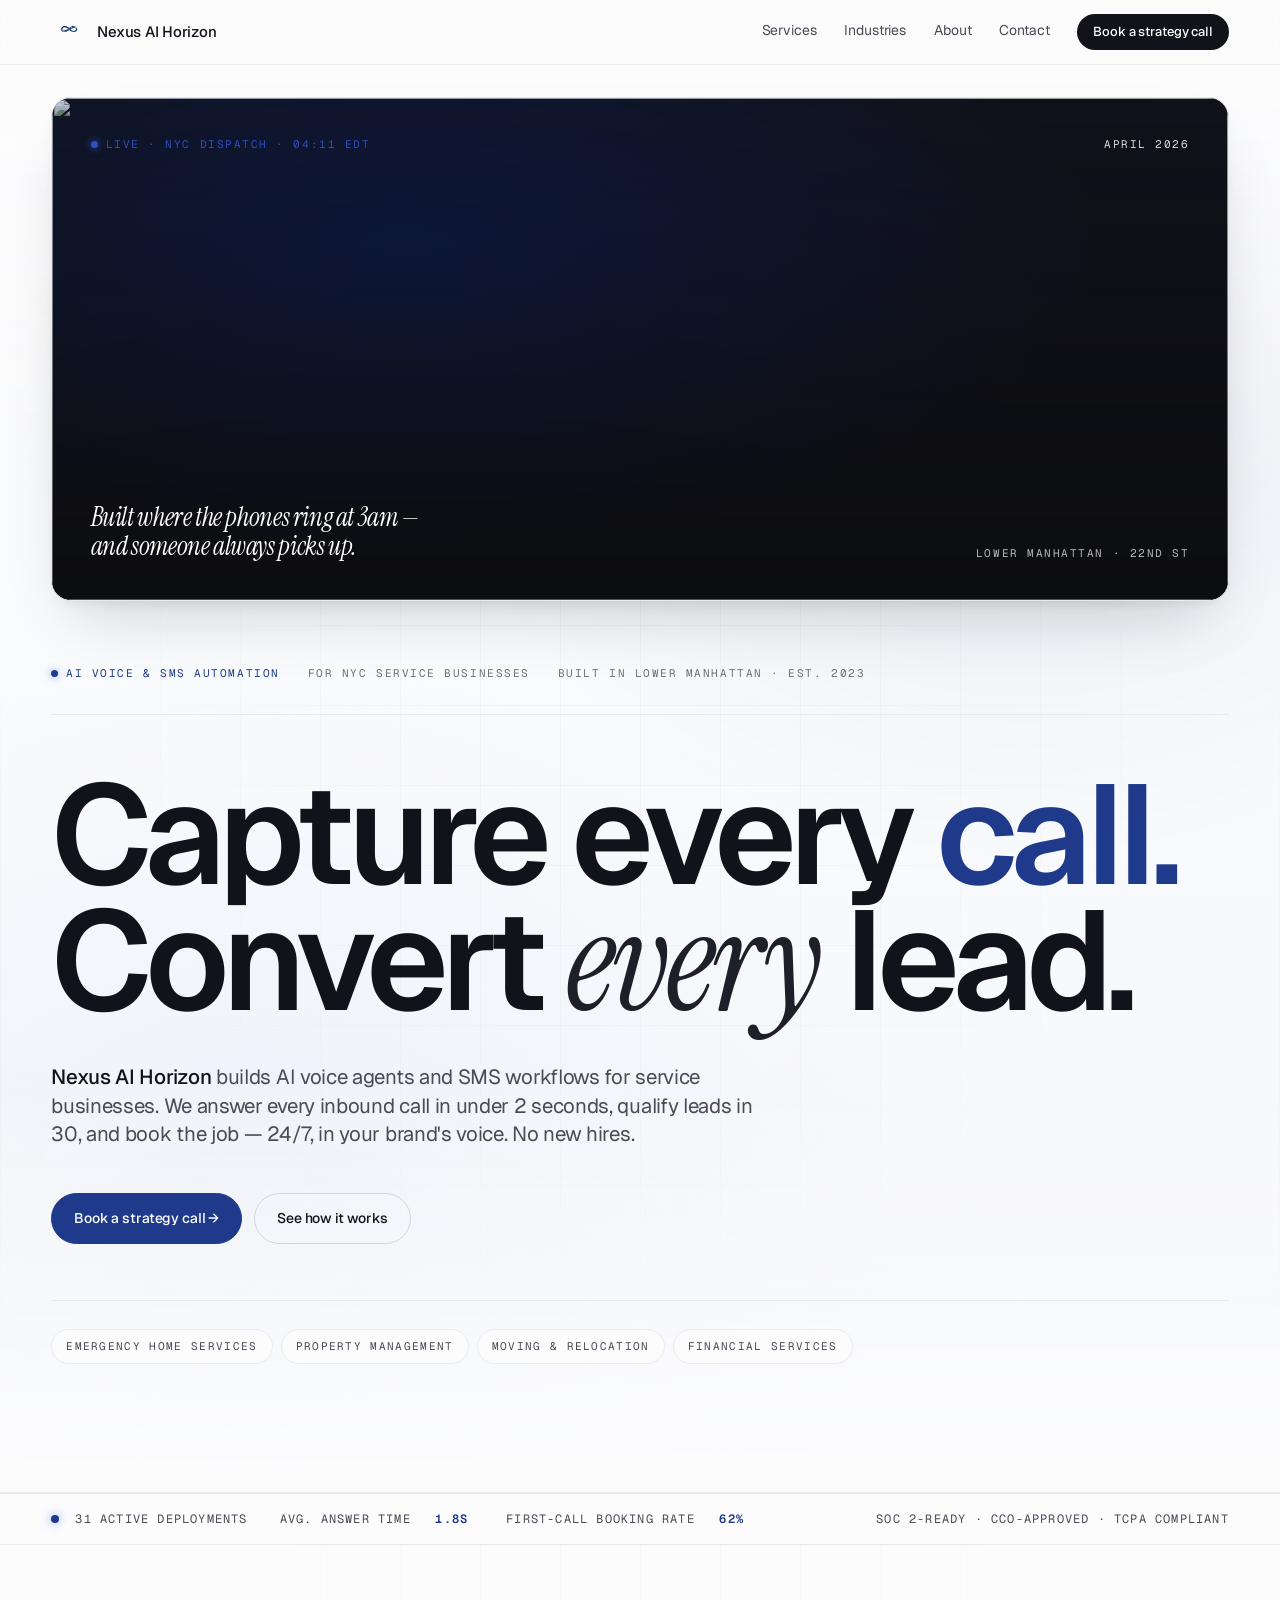
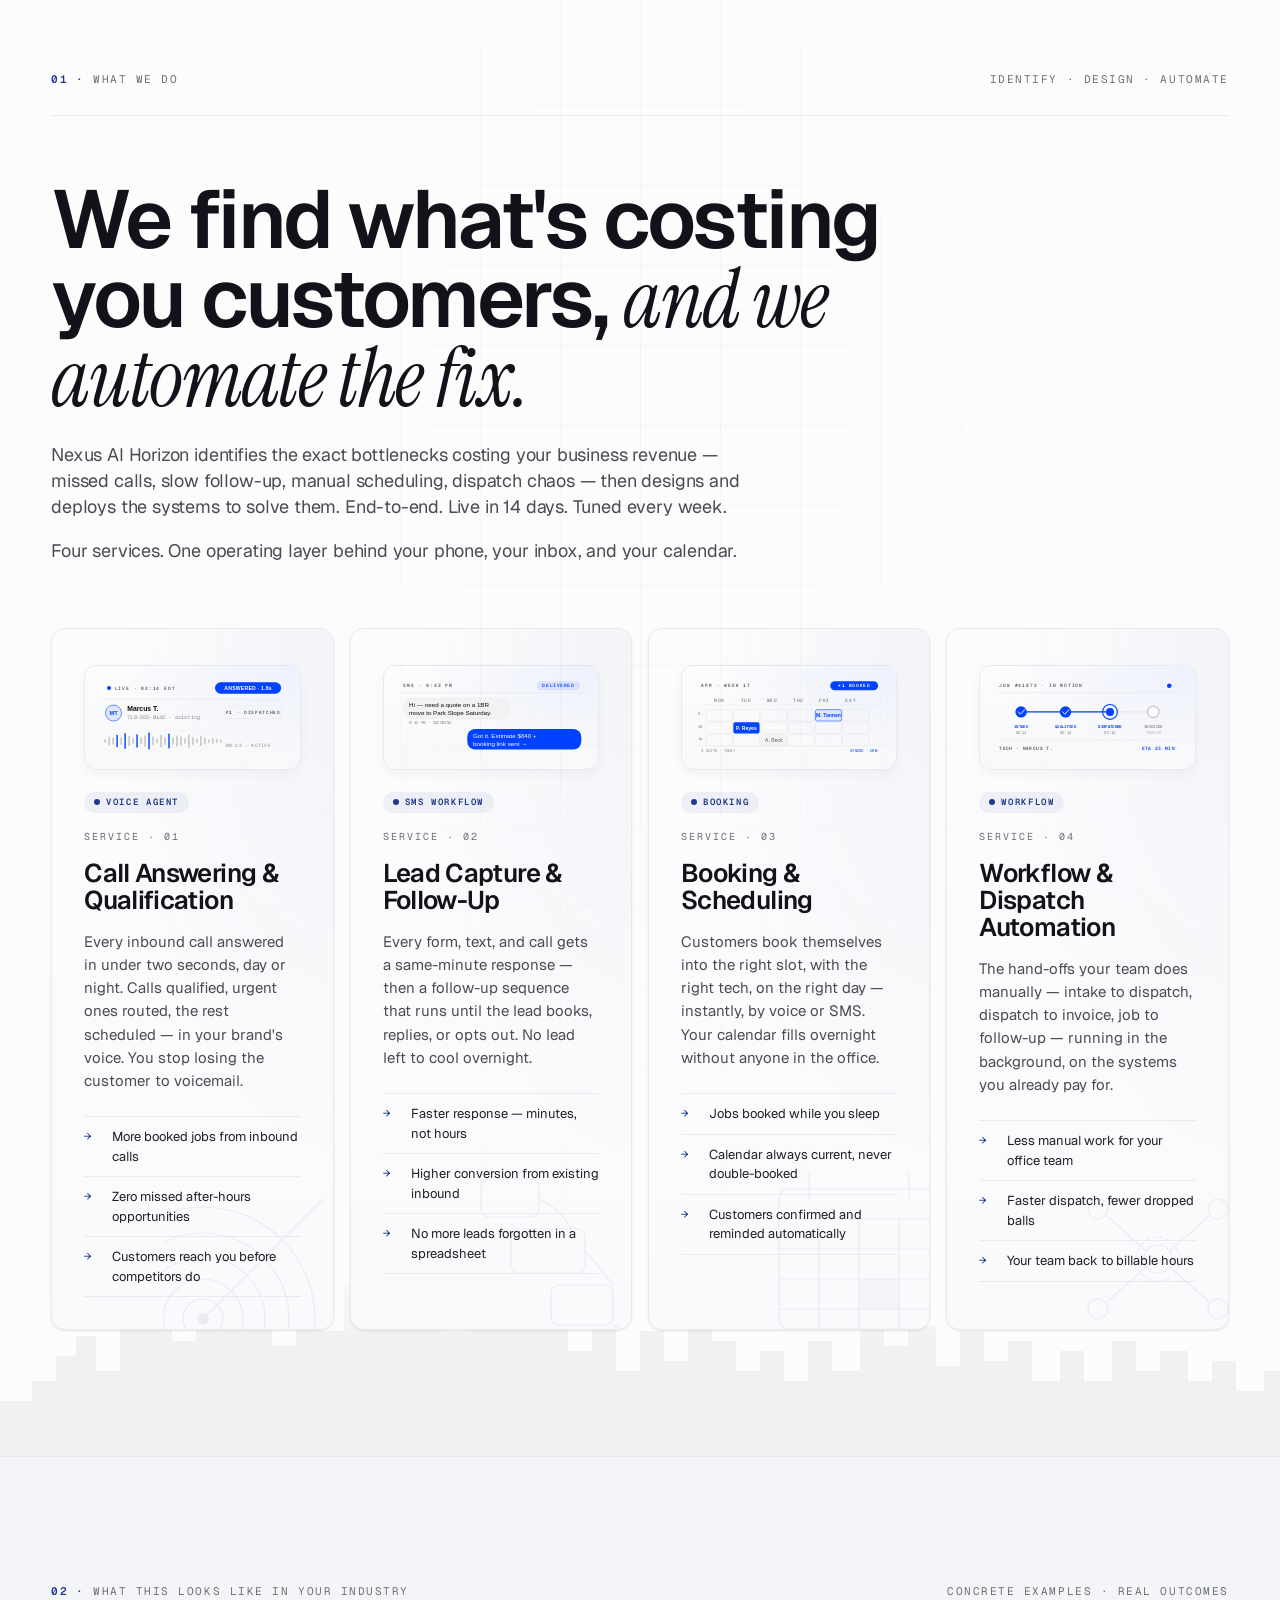
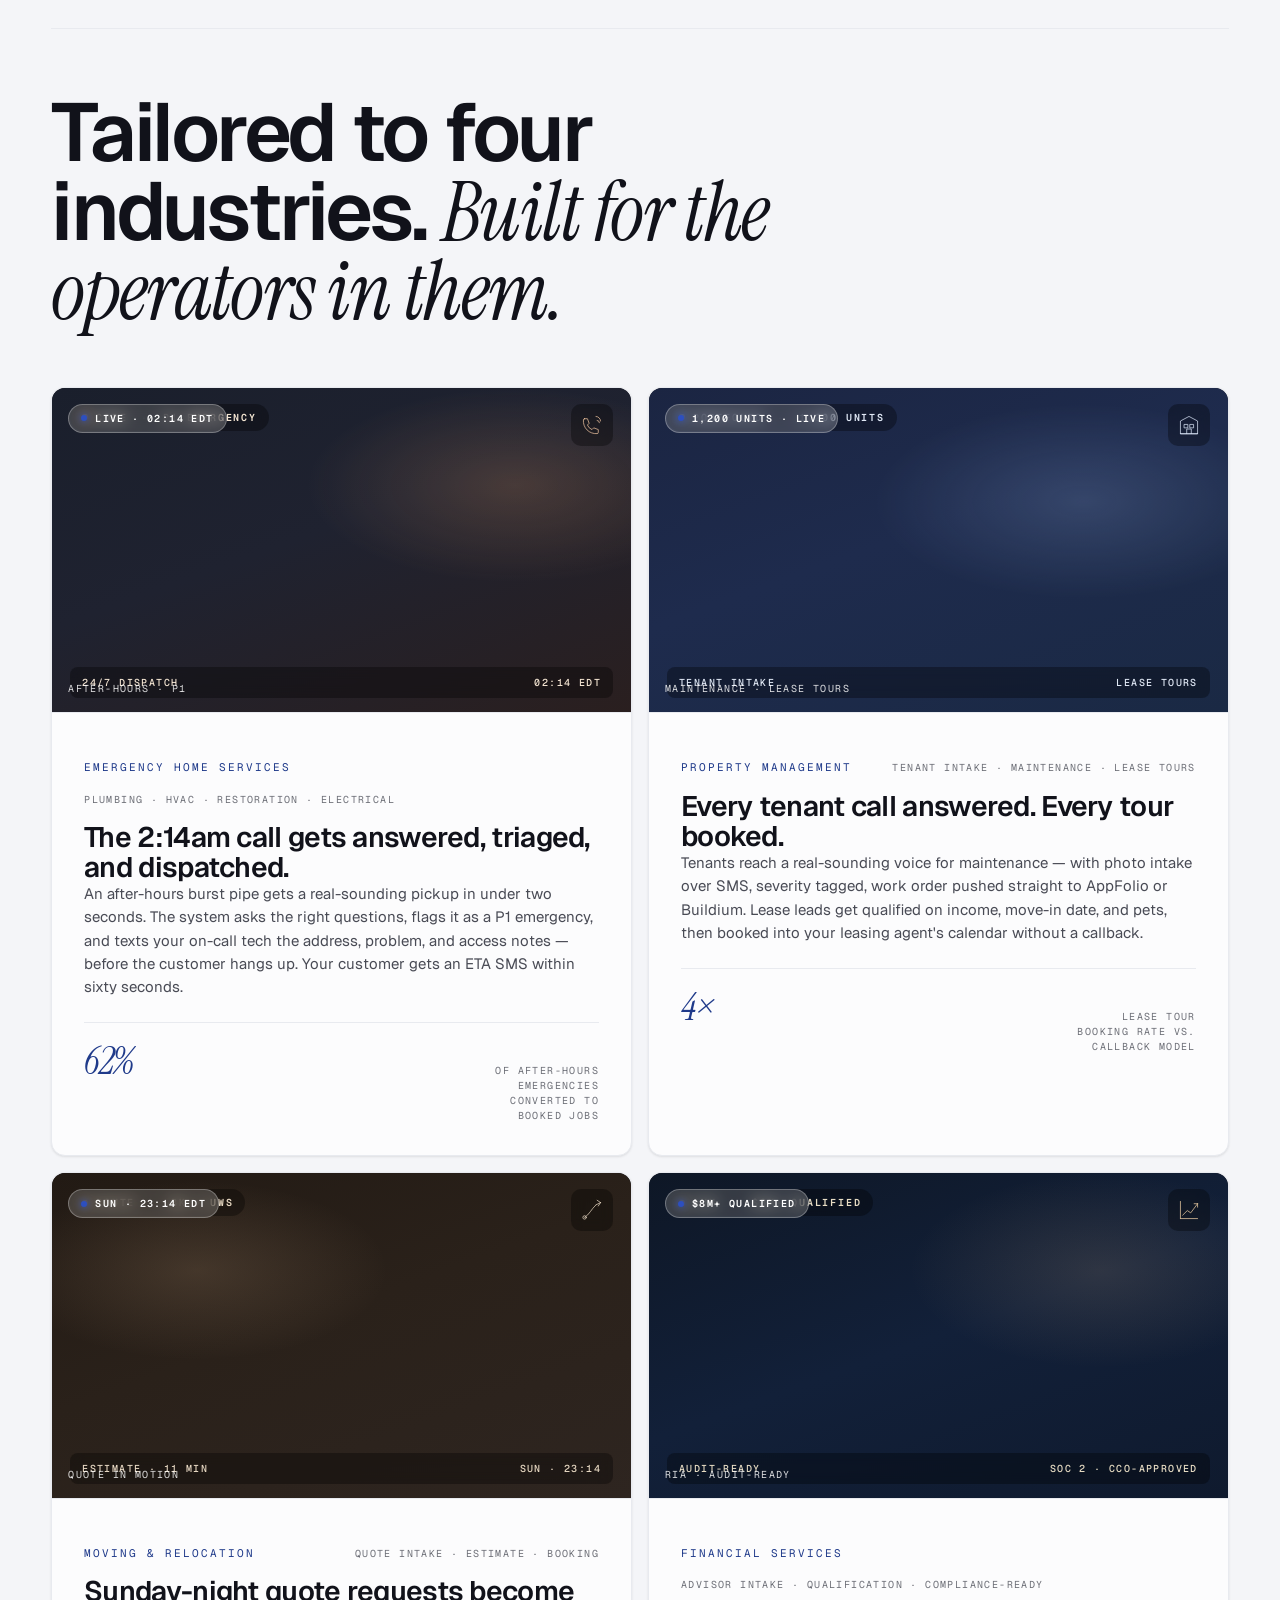
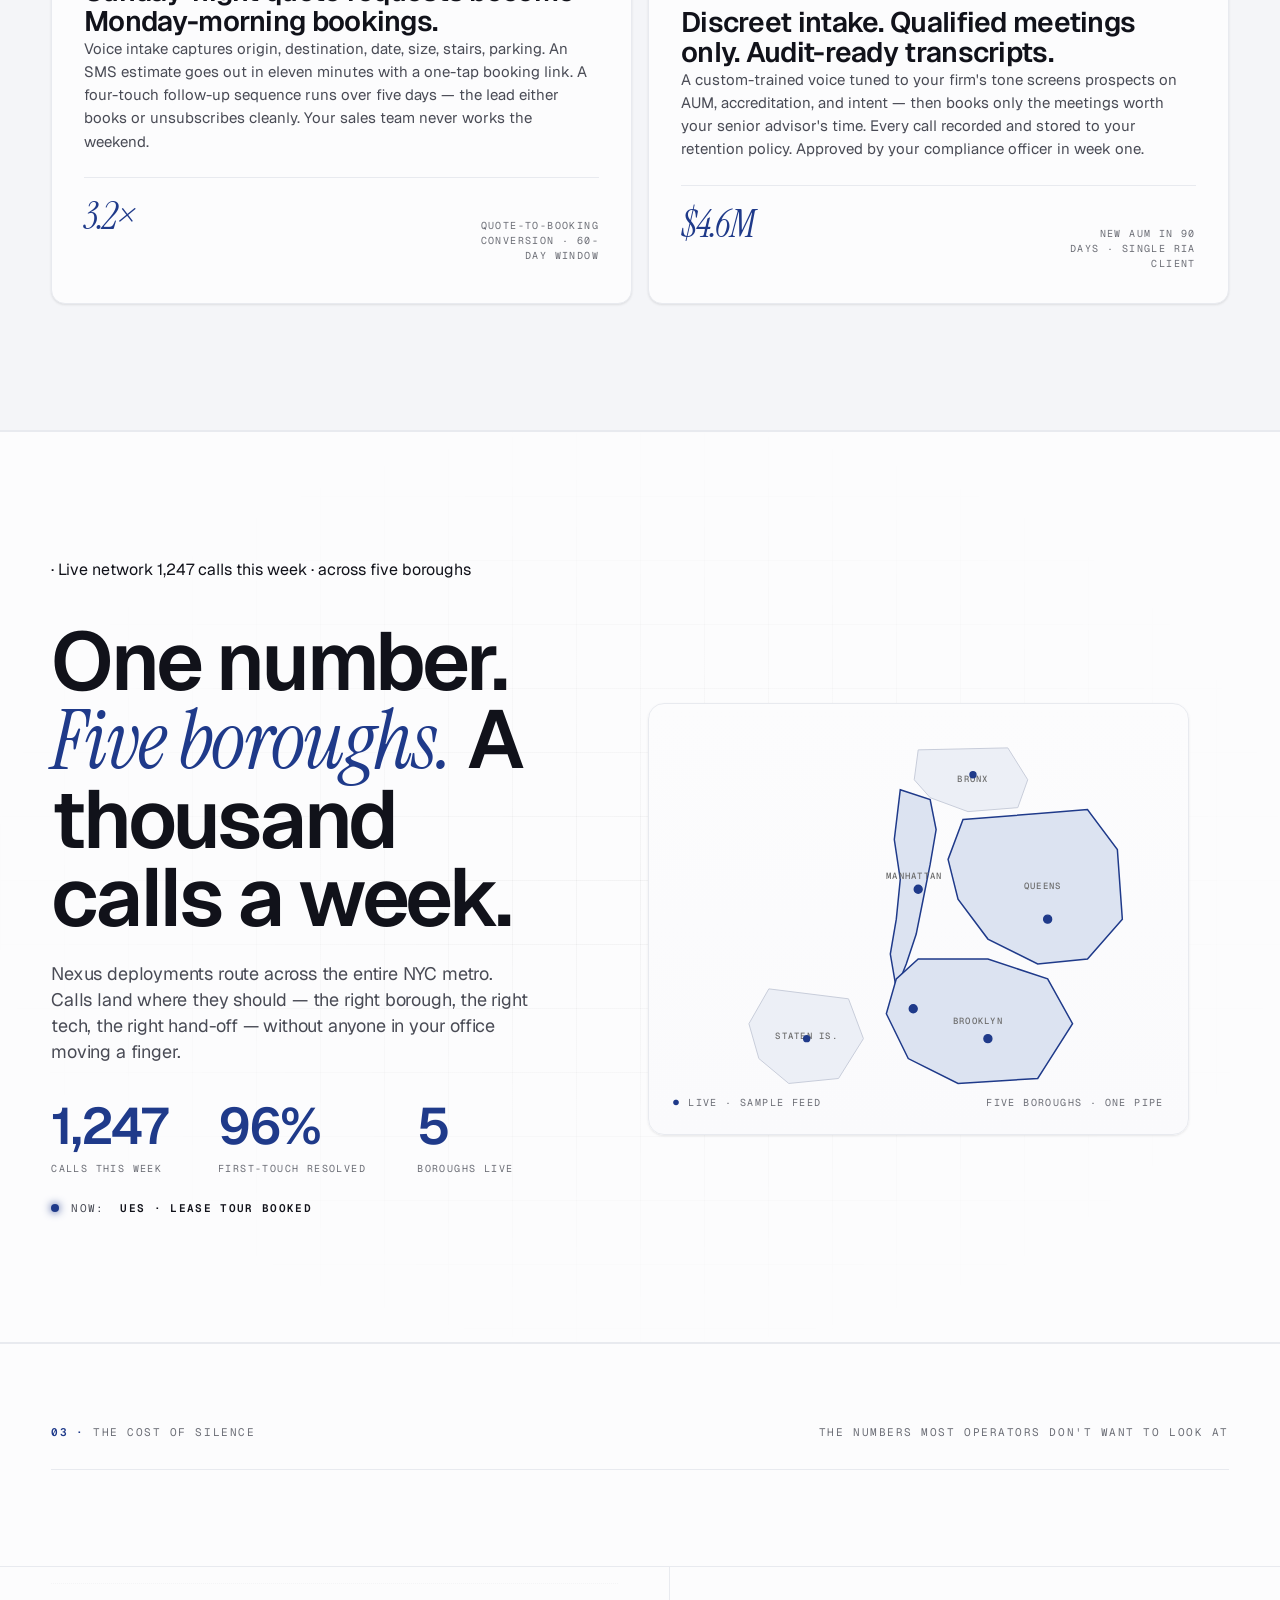
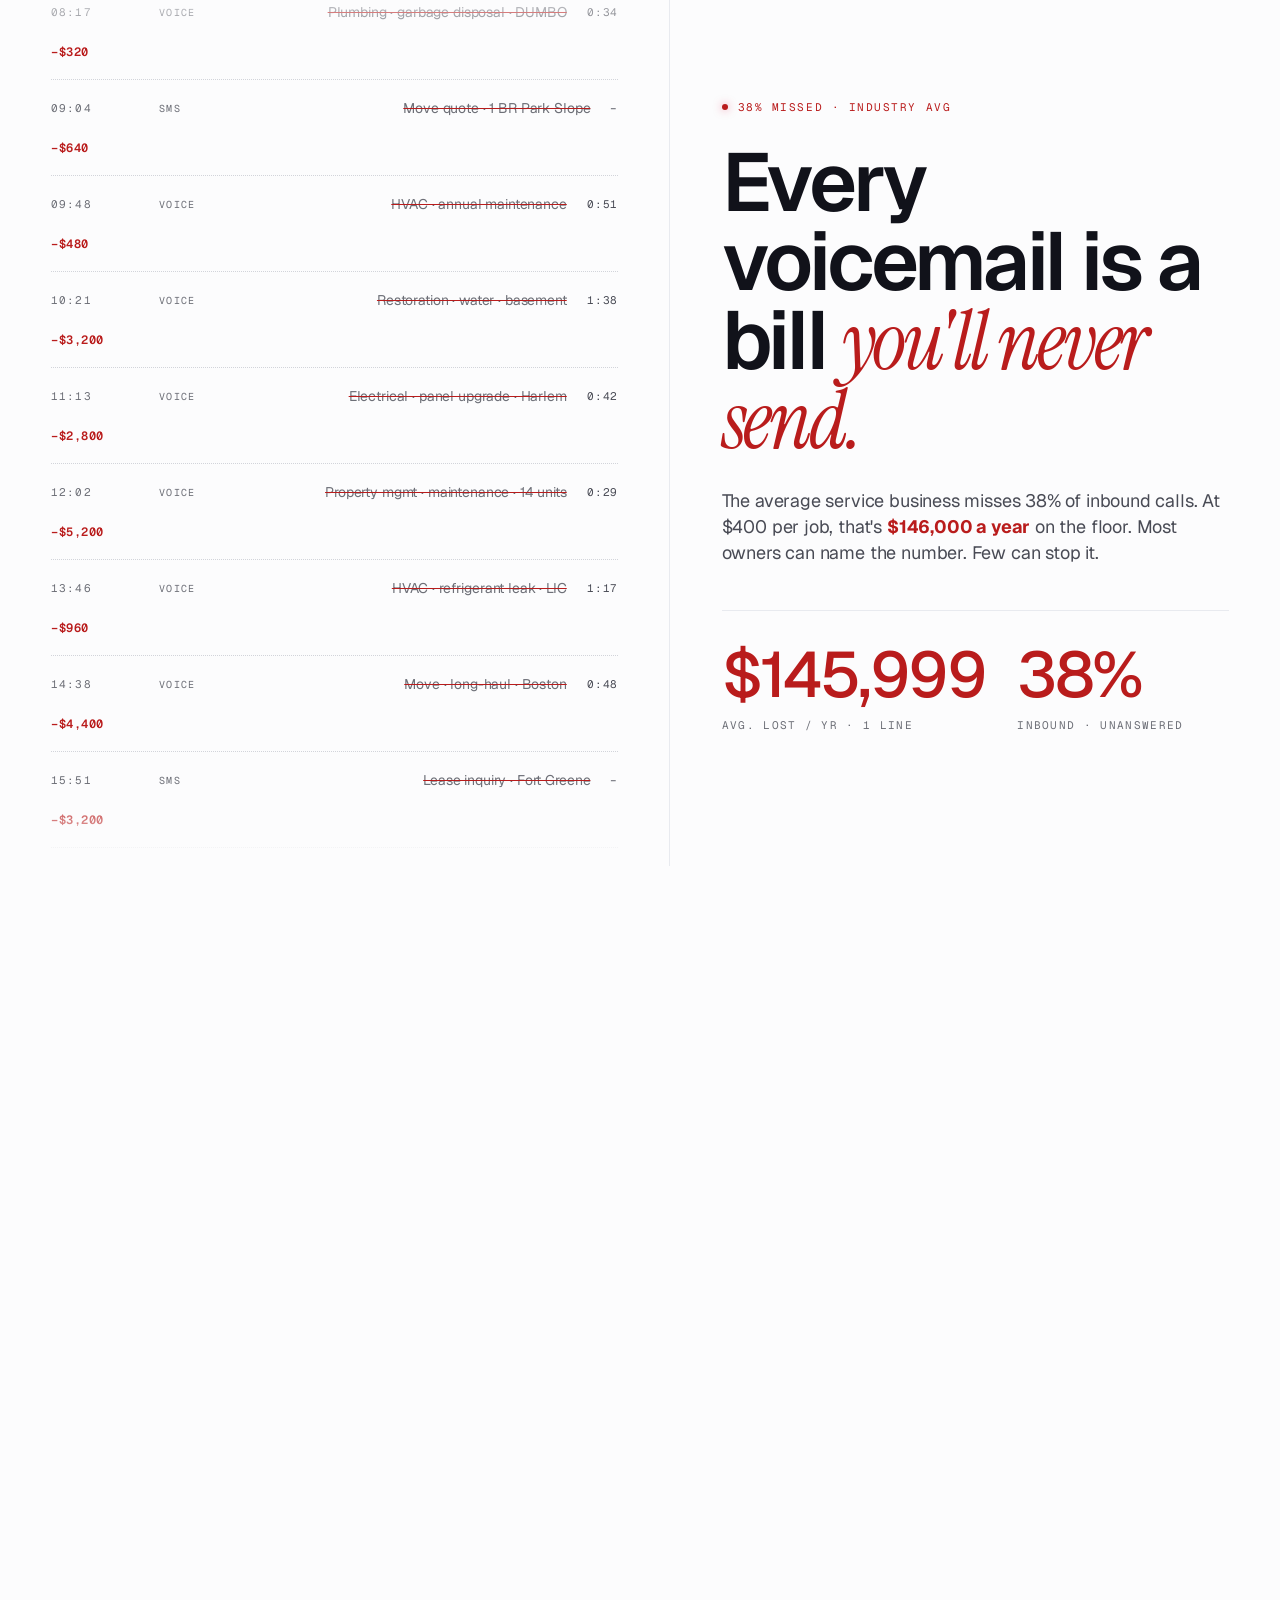
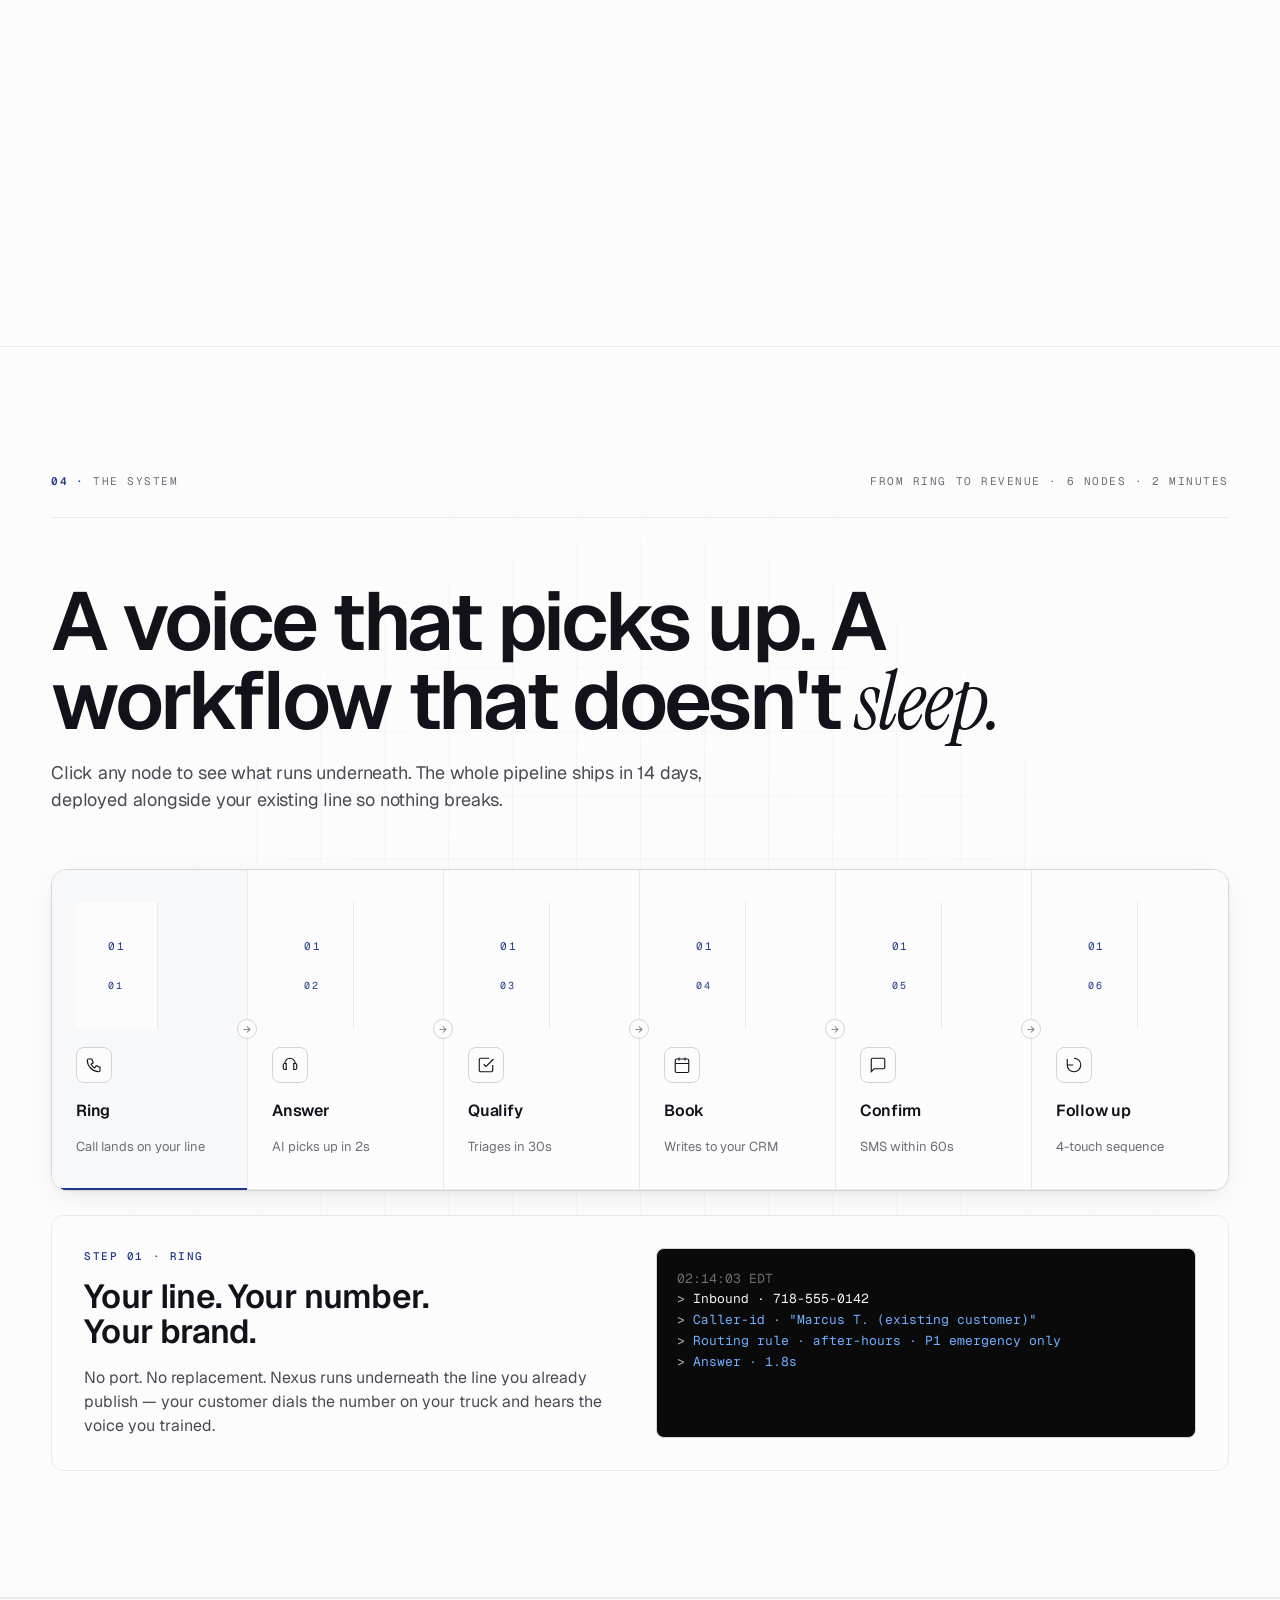
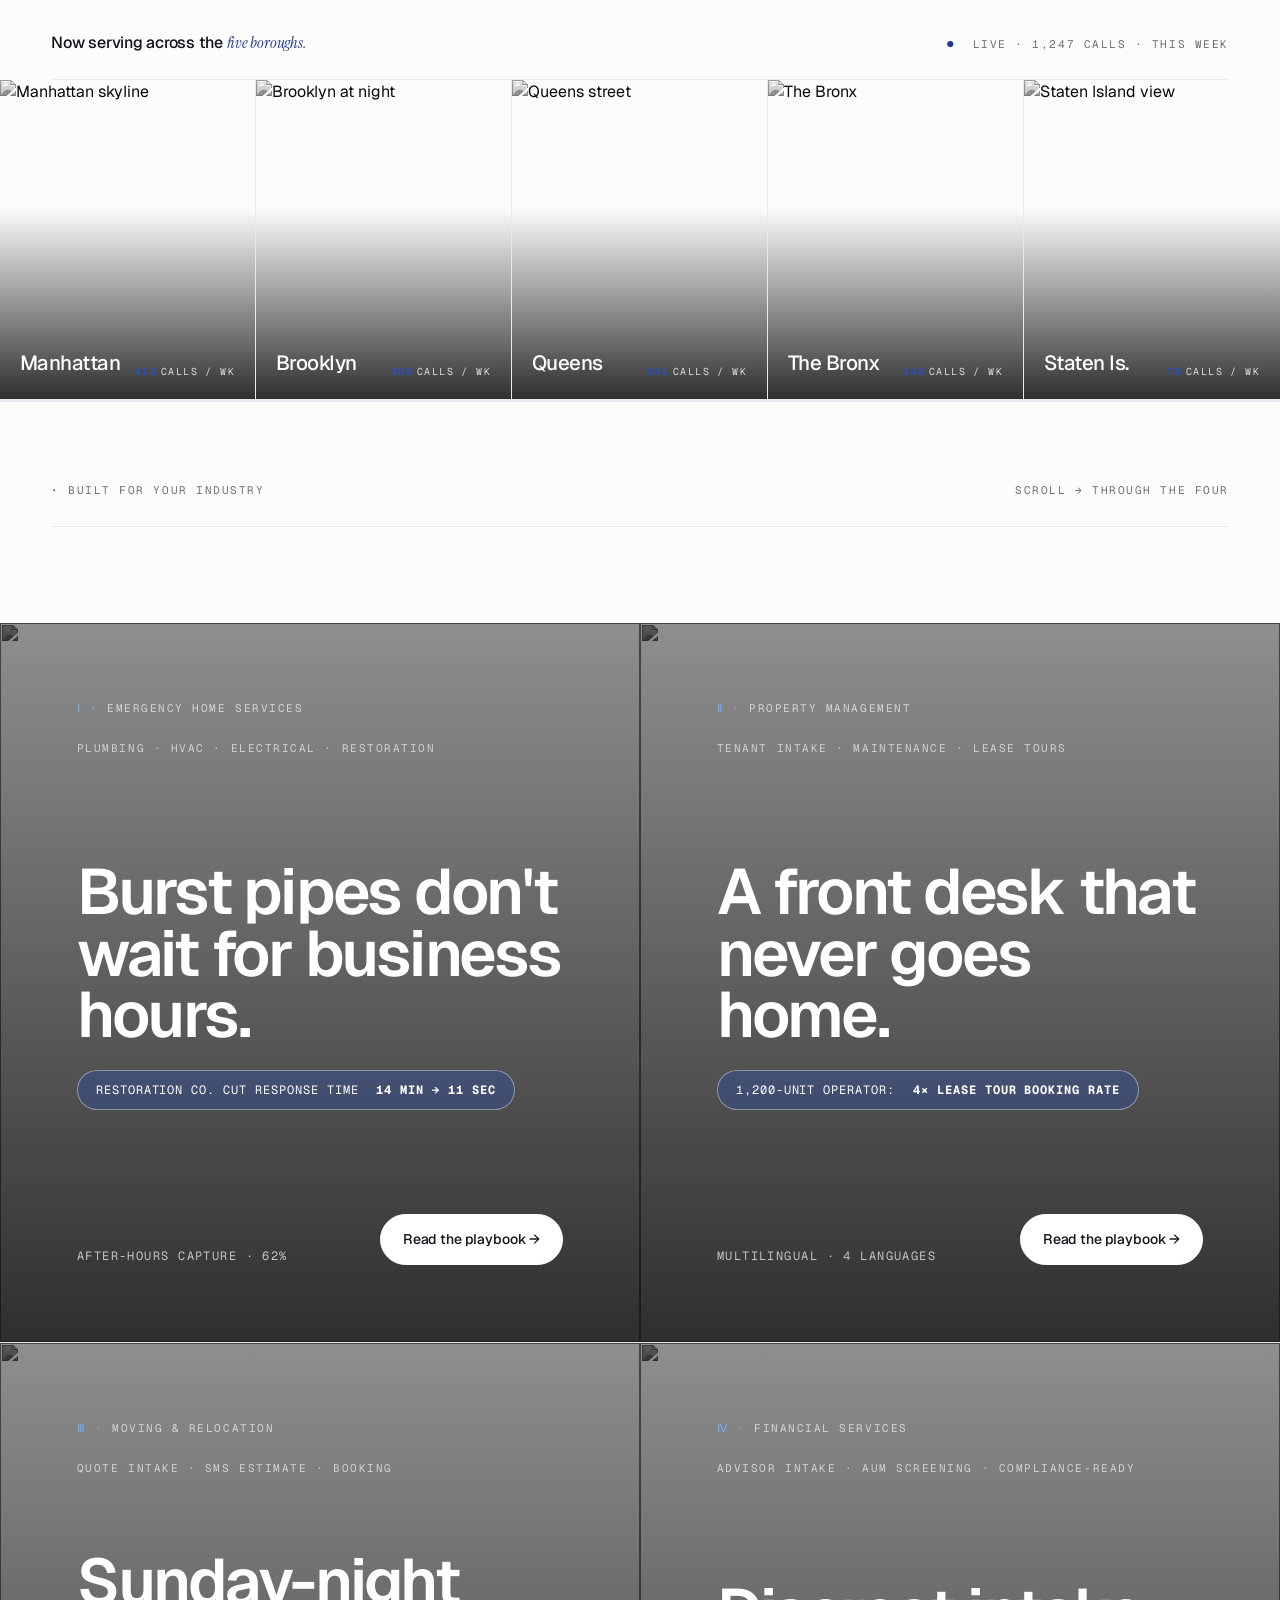
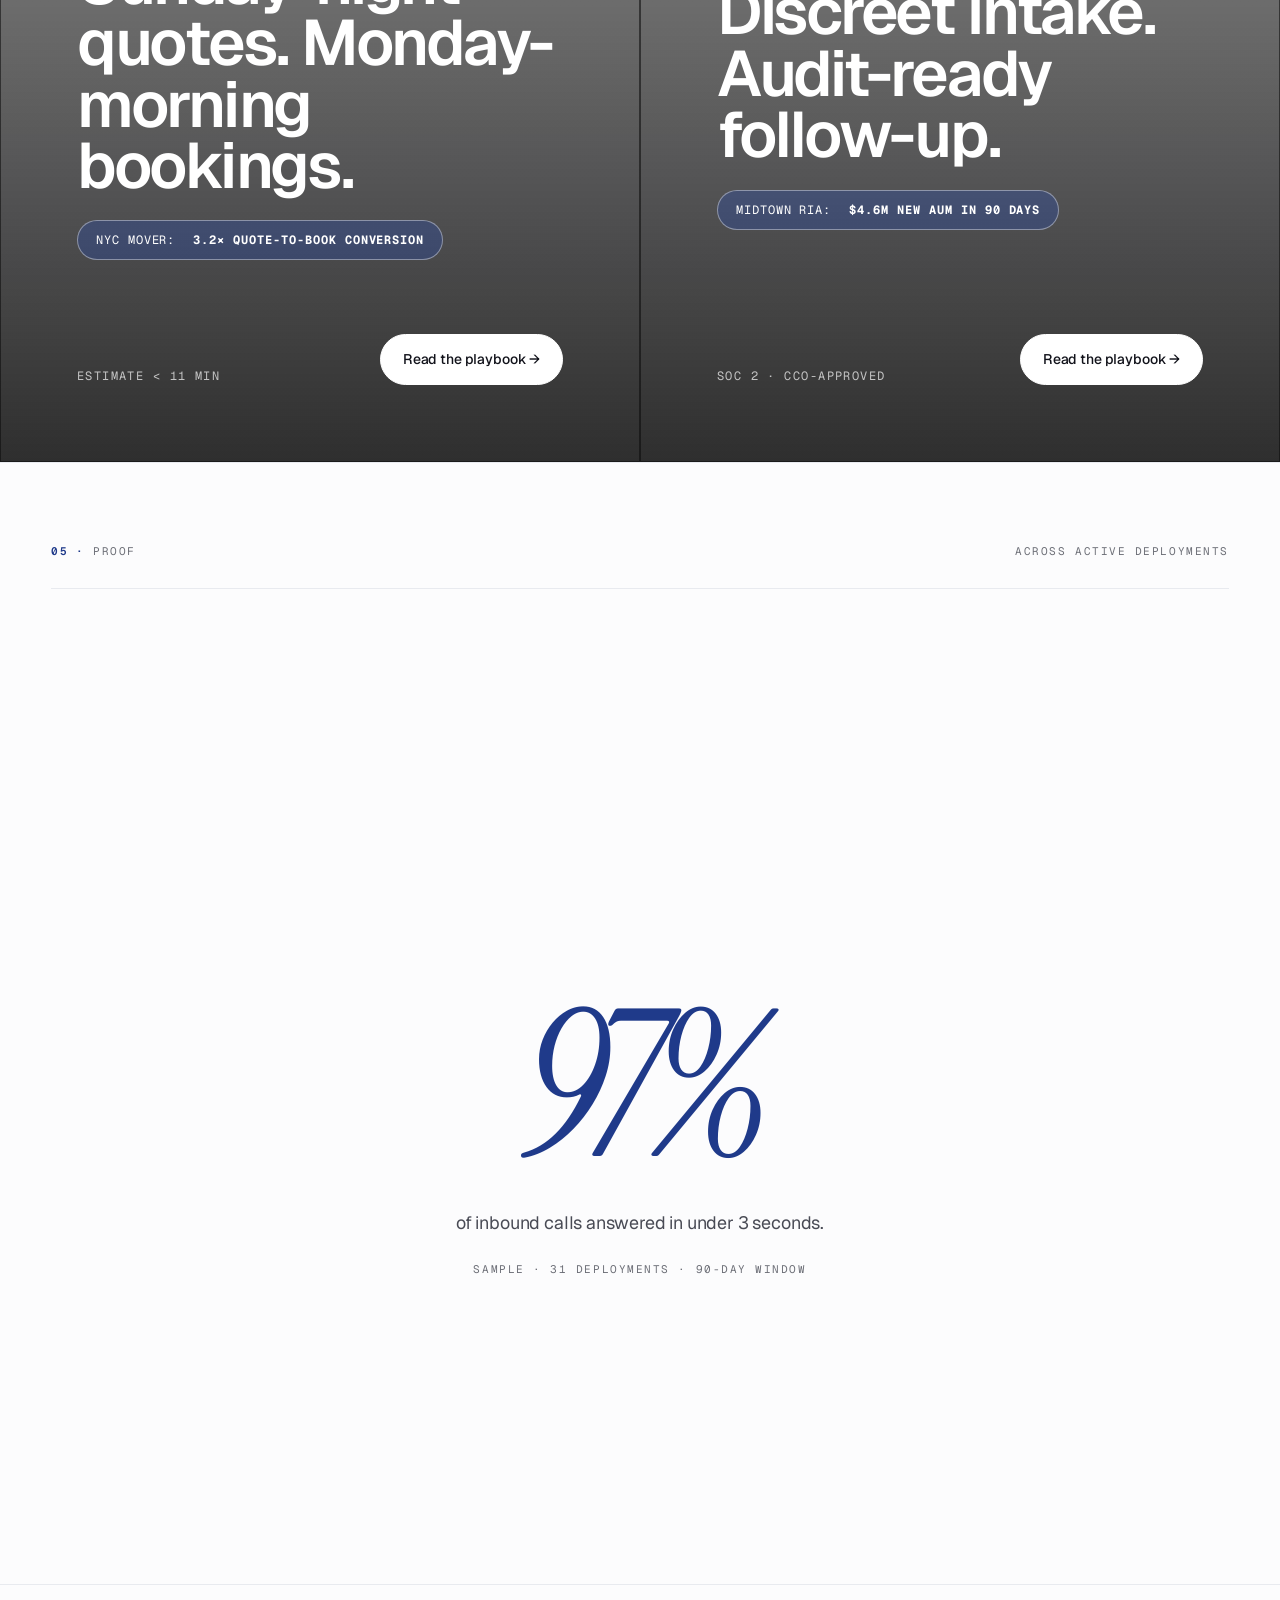
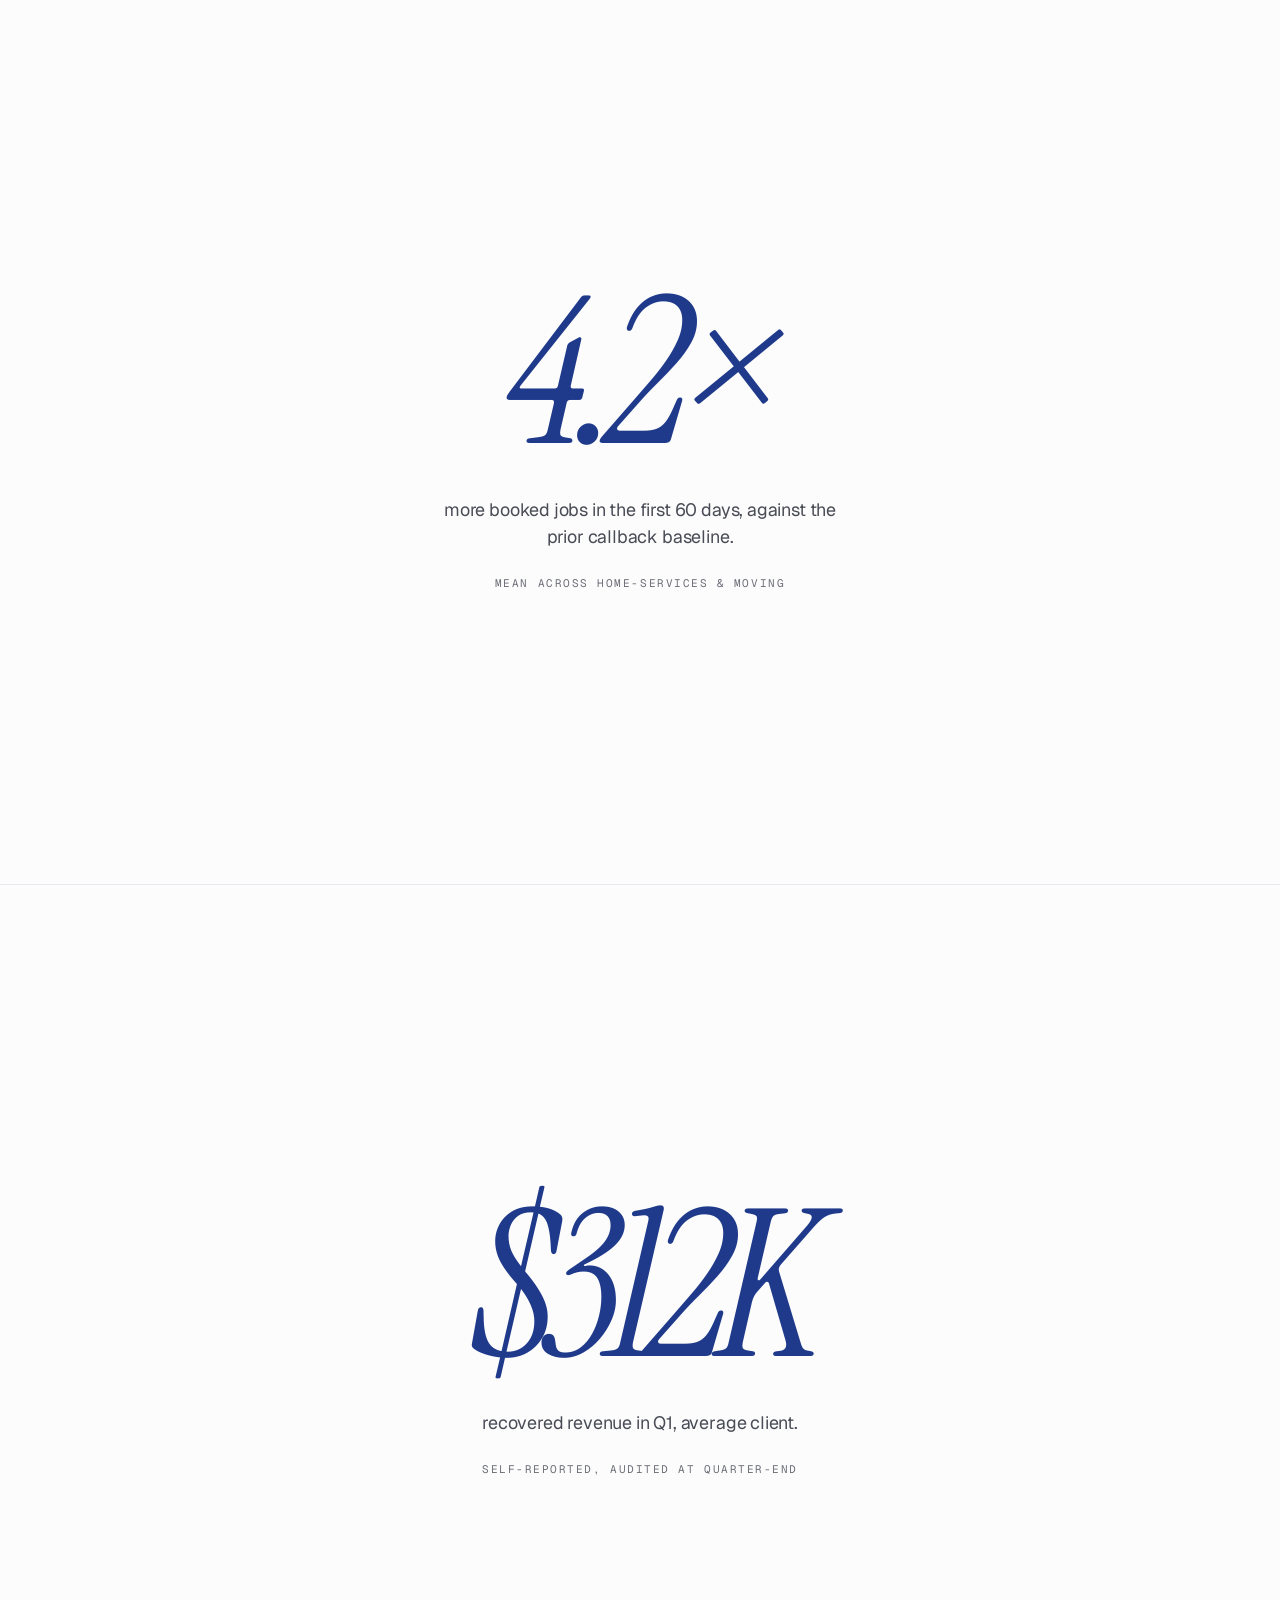
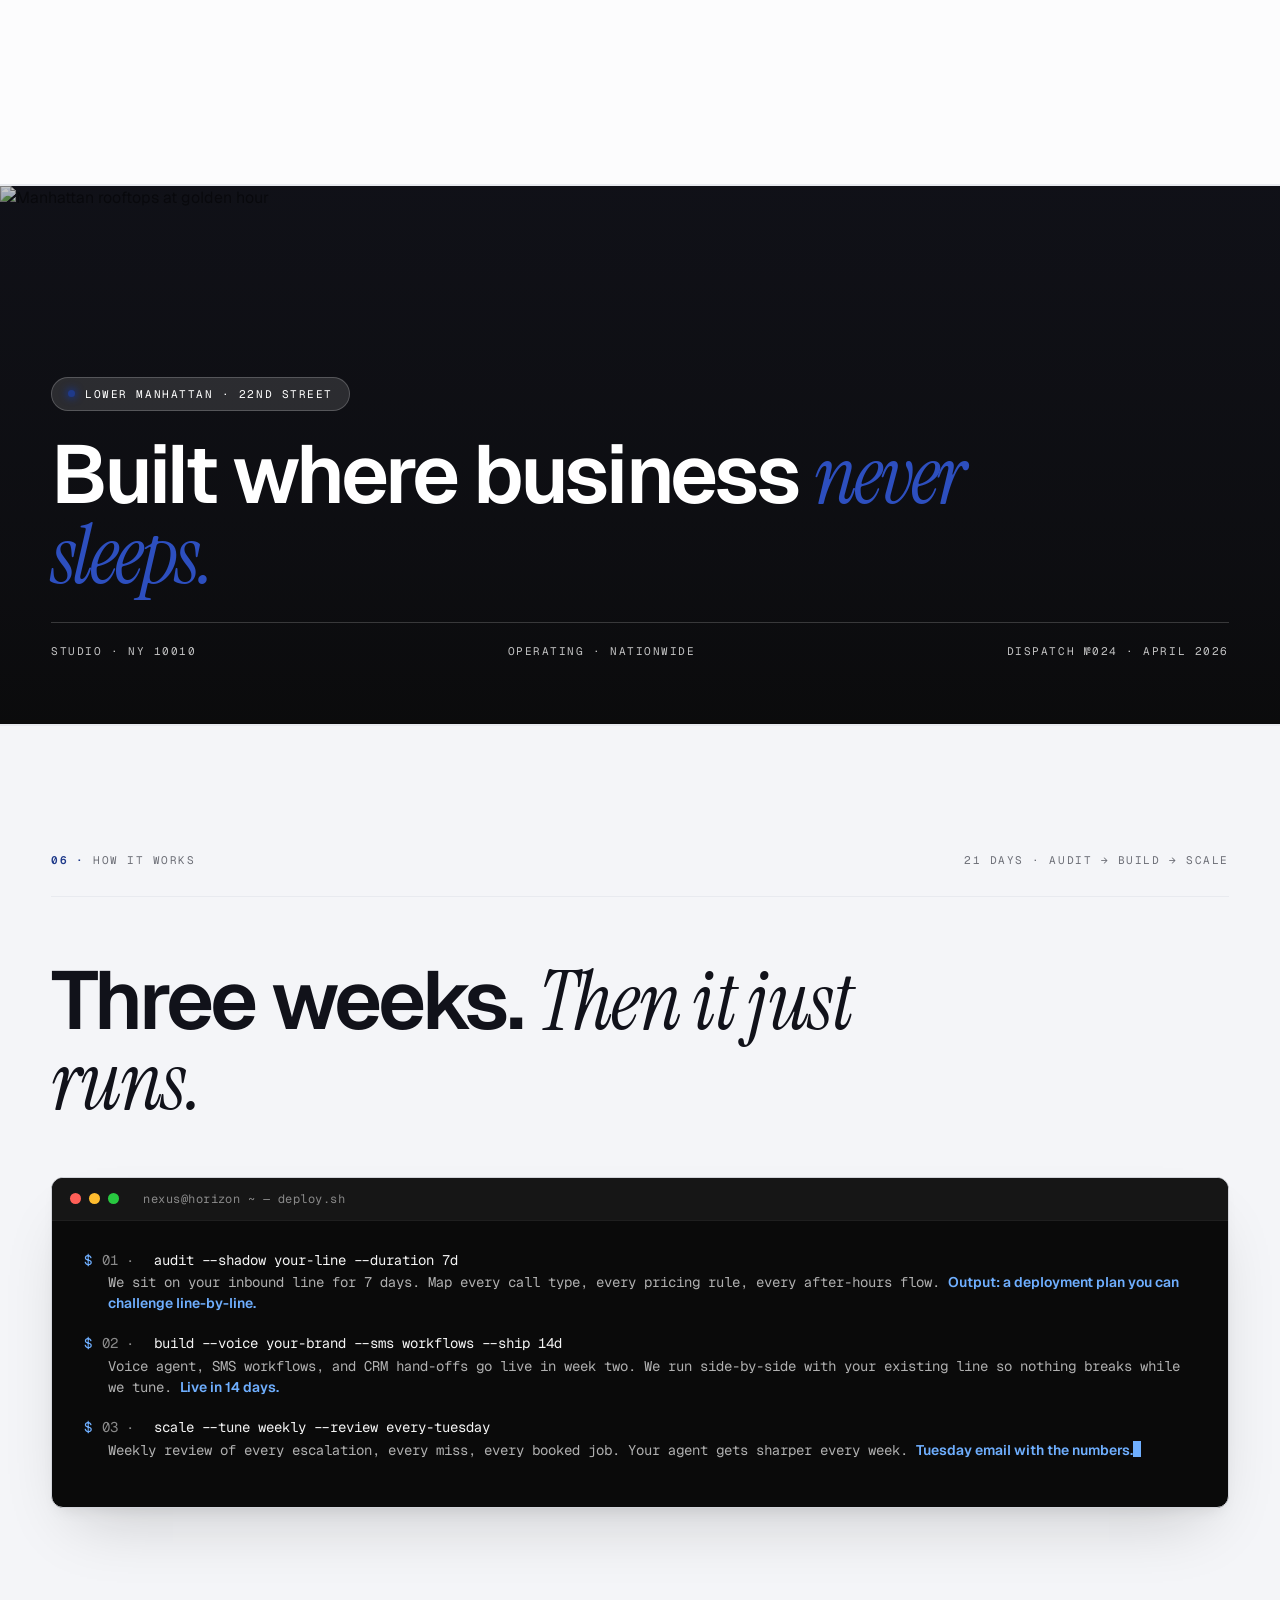
==== commit 33d9d2a8: "Hero: promote Times Square clip to primary for unmistakable NYC The Brooklyn Bridge aerial worked ge" ====
--- a/index.html
+++ b/index.html
@@ -78,14 +78,15 @@
     <div class="container">
 
       <!-- ====== HERO VIDEO LOOP — framed cinematic banner at the top ======
-           NYC at night. Primary: Brooklyn Bridge aerial (Pexels 5729409).
-           Fallback: Times Square nightlife (Pexels 11494571). Both verified live. -->
+           Unmistakable NYC at night.
+           Primary: Times Square crowd time-lapse (Pexels 11494571).
+           Fallback: Brooklyn Bridge aerial (Pexels 5729409). Both verified live. -->
       <figure class="hero-video">
         <img class="poster" src="https://images.unsplash.com/photo-1485871981521-5b1fd3805eee?auto=format&fit=crop&w=2400&q=70" alt="" />
         <video autoplay muted loop playsinline preload="metadata"
                poster="https://images.unsplash.com/photo-1485871981521-5b1fd3805eee?auto=format&fit=crop&w=2400&q=70">
+          <source src="https://videos.pexels.com/video-files/11494571/11494571-hd_1920_1080_30fps.mp4" type="video/mp4" />
           <source src="https://videos.pexels.com/video-files/5729409/5729409-hd_1920_1080_30fps.mp4" type="video/mp4" />
-          <source src="https://videos.pexels.com/video-files/11494571/11494571-hd_1920_1080_30fps.mp4" type="video/mp4" />
         </video>
         <div class="overlay">
           <div class="top">
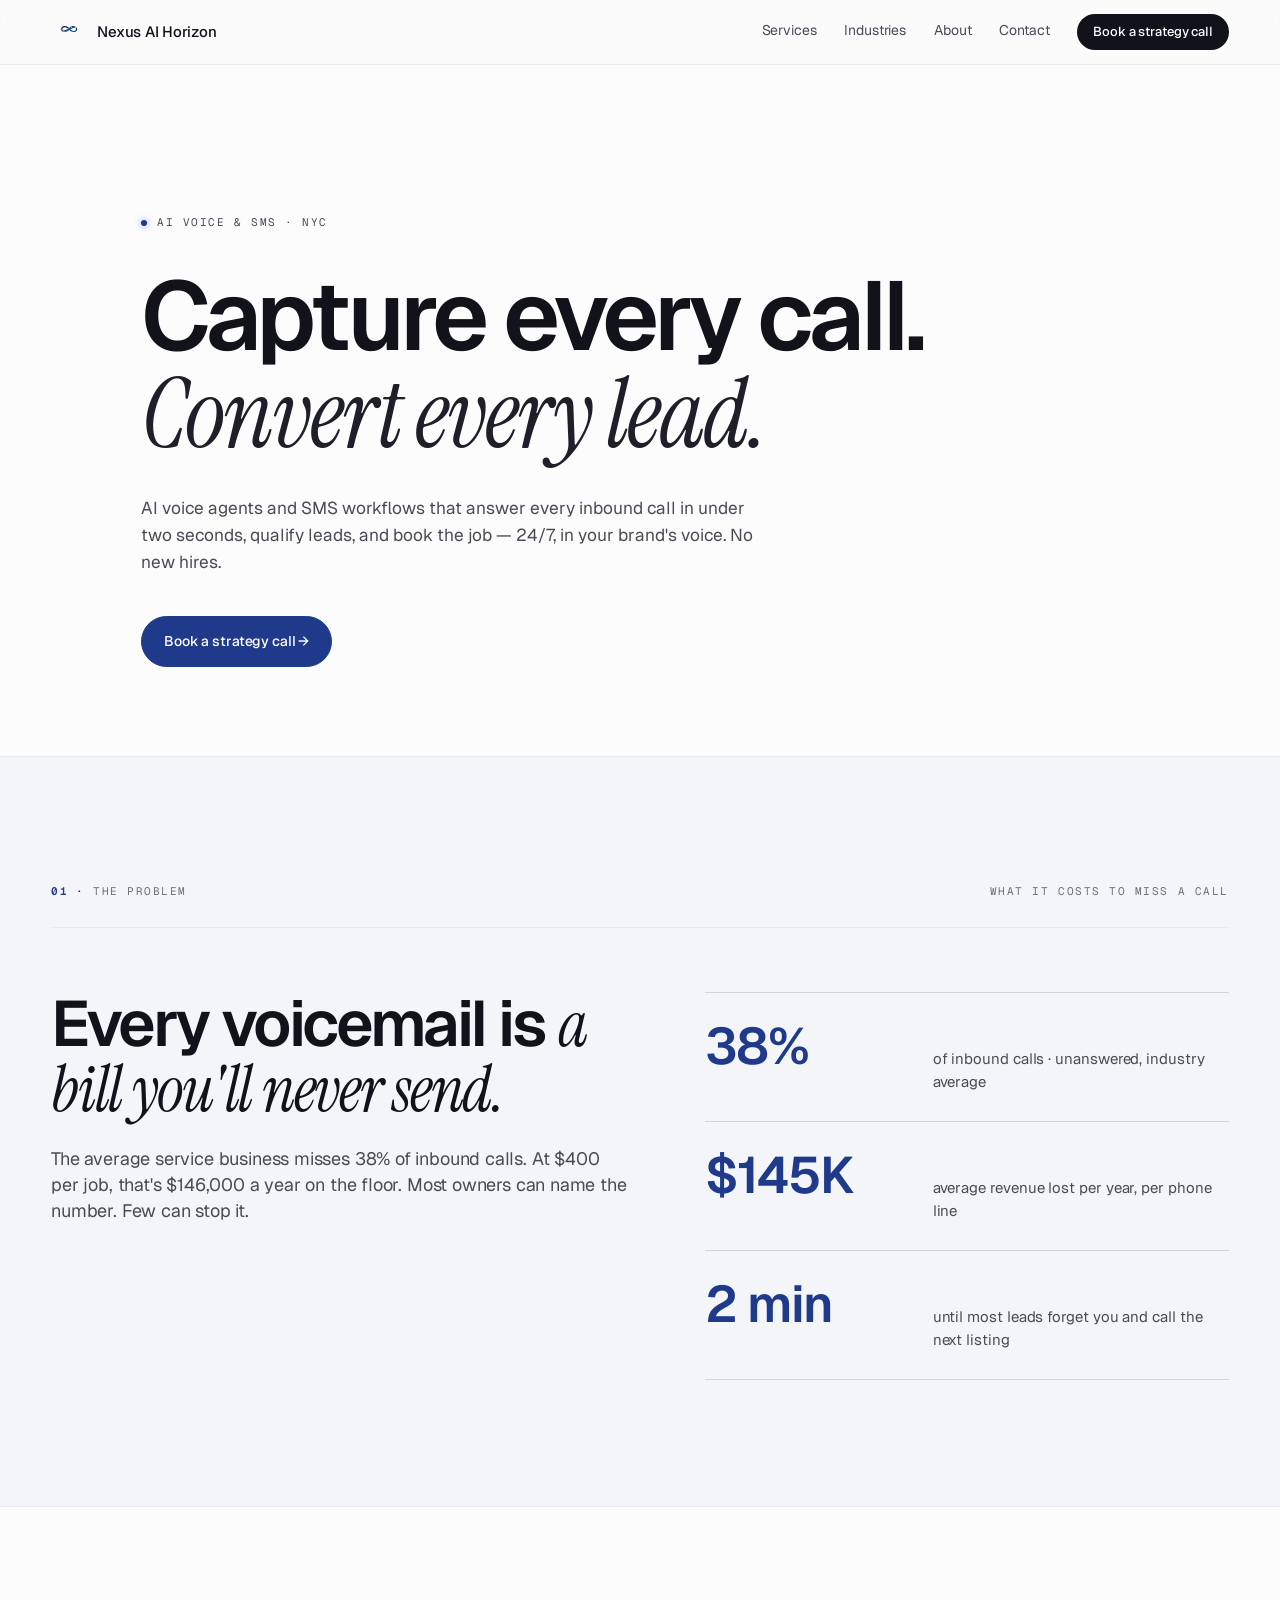
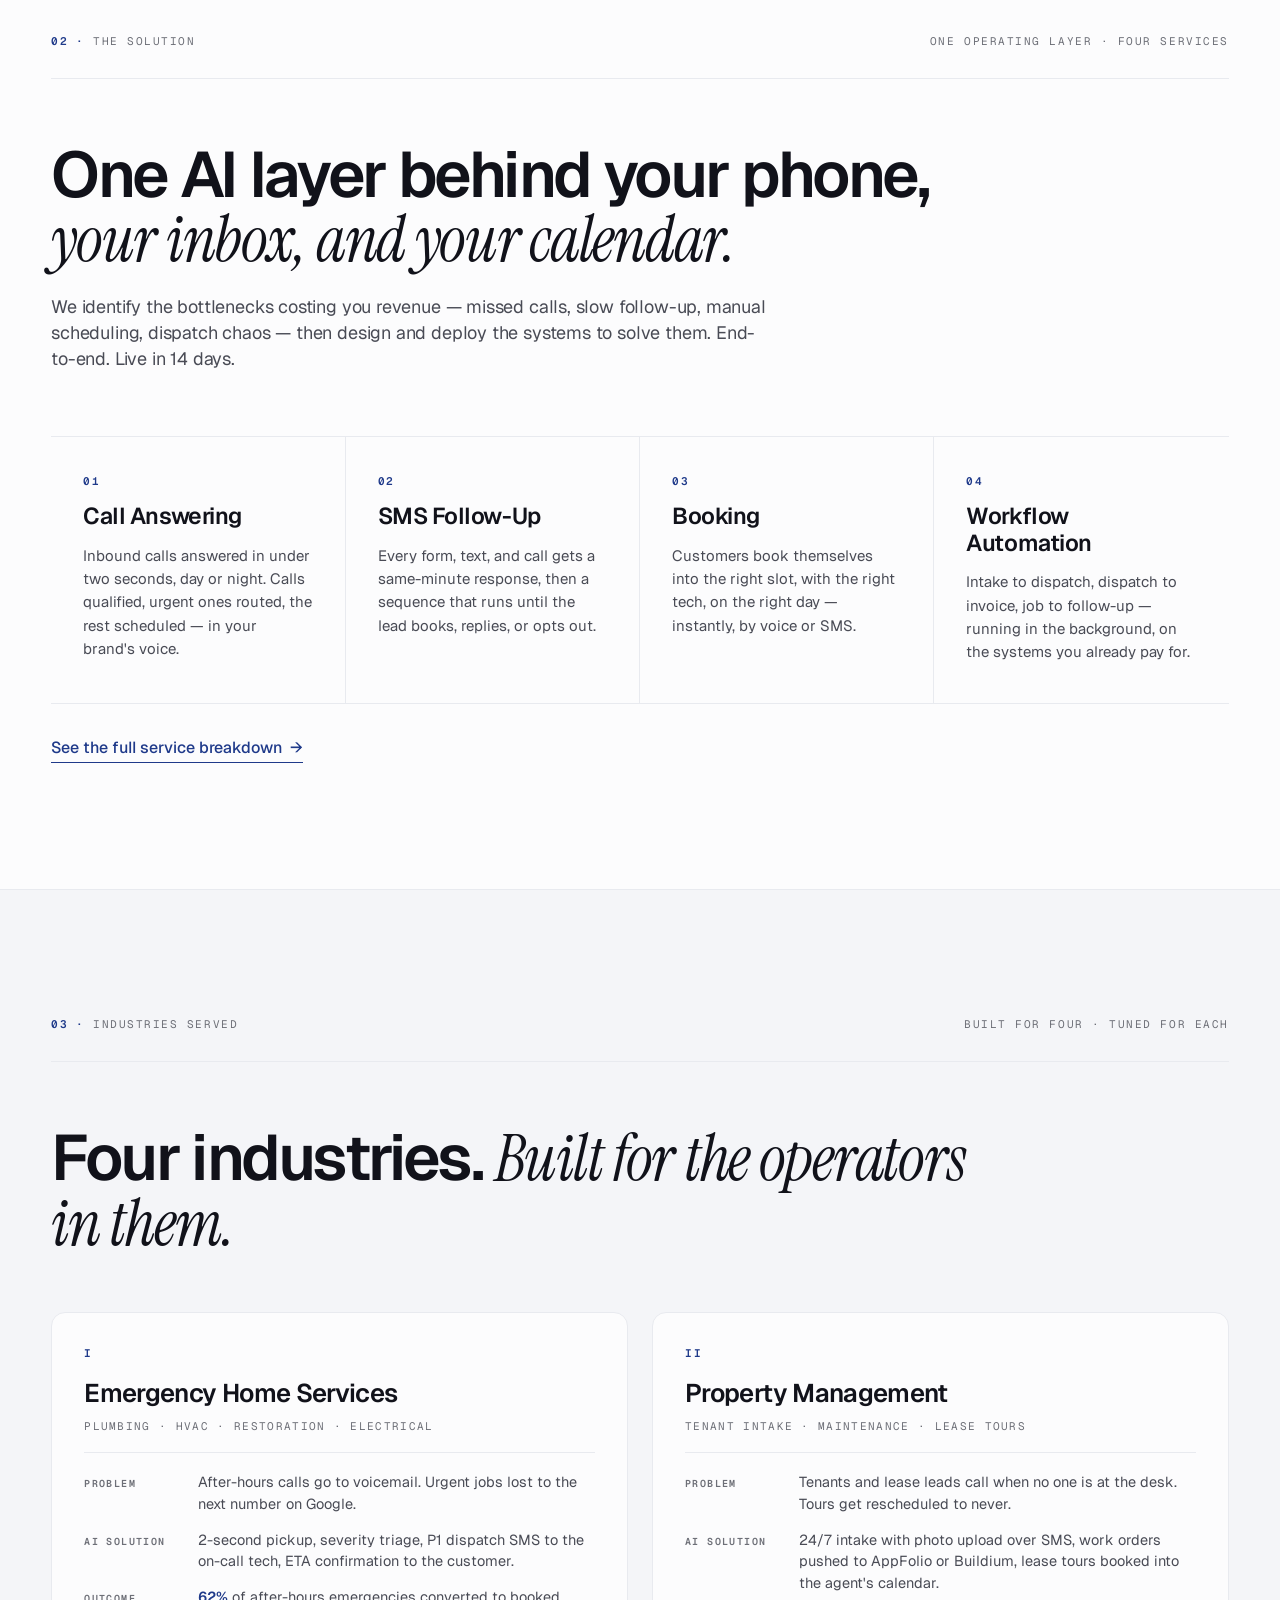
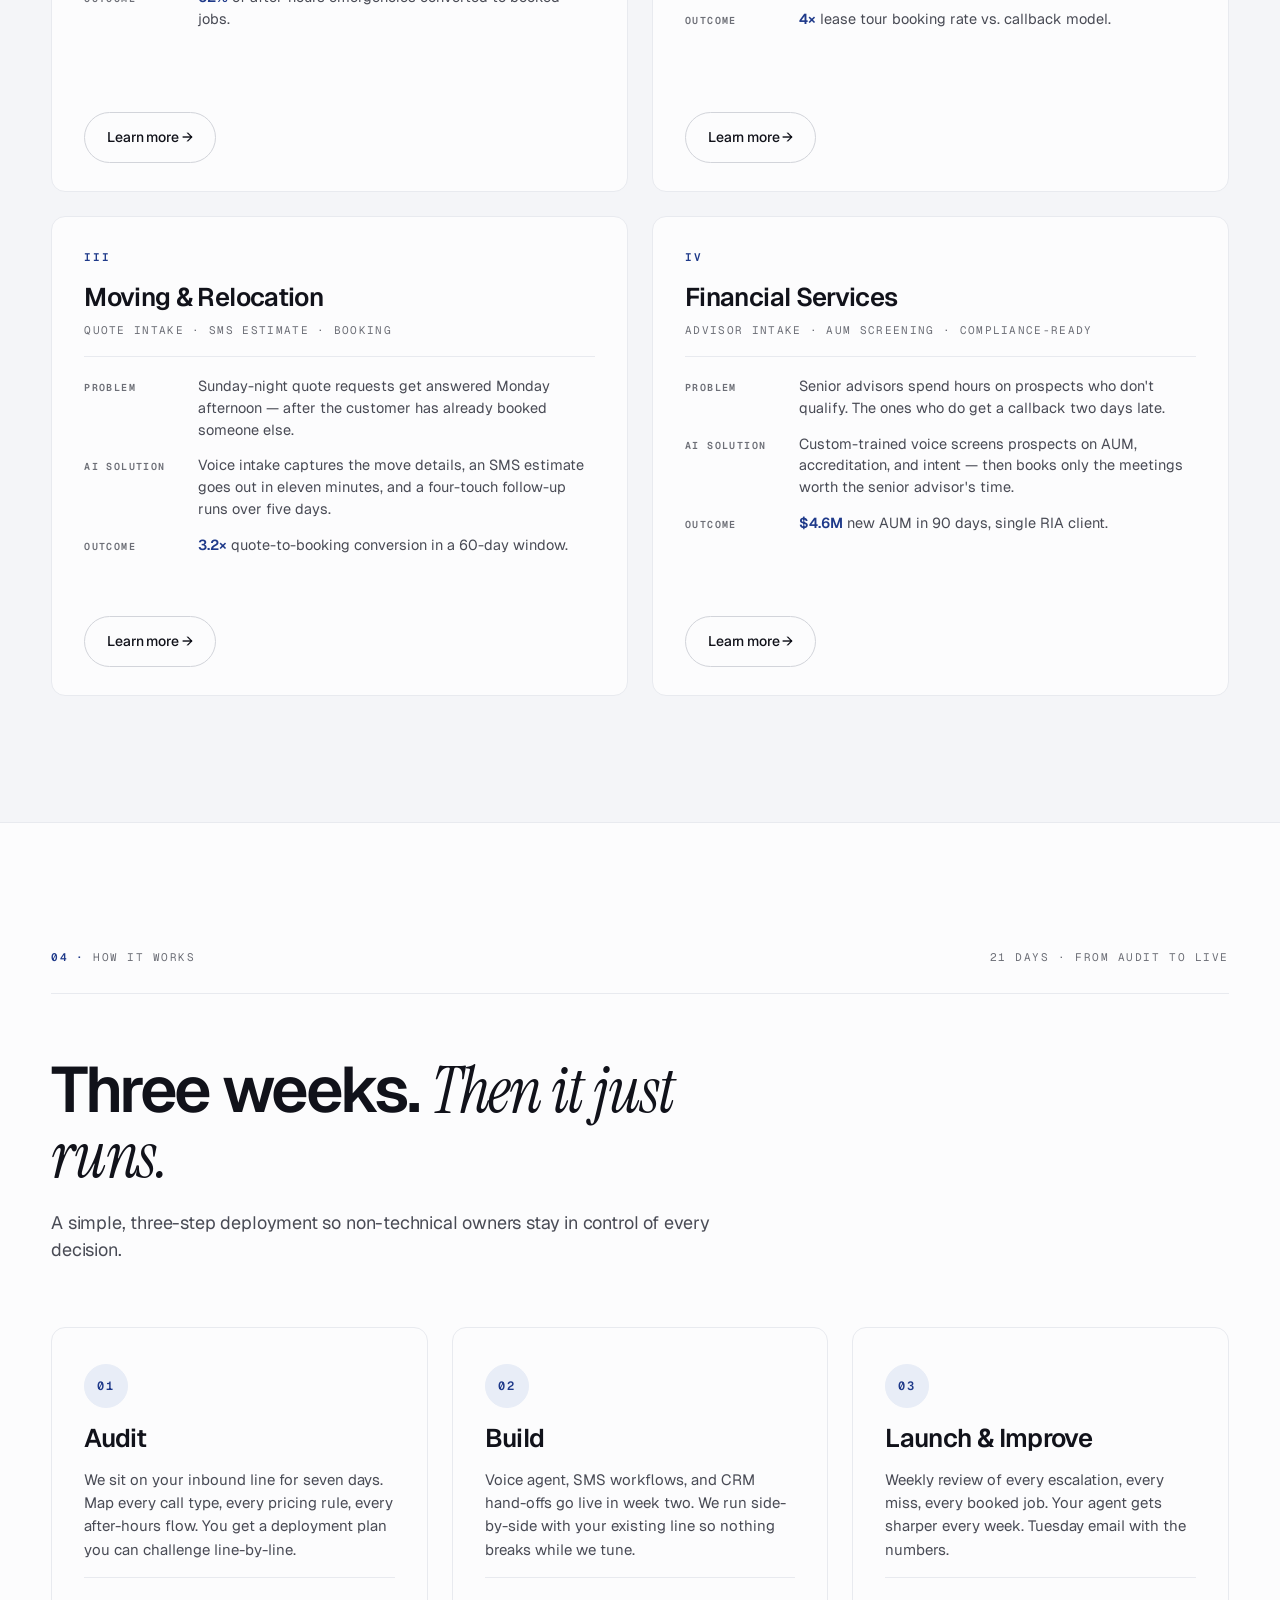
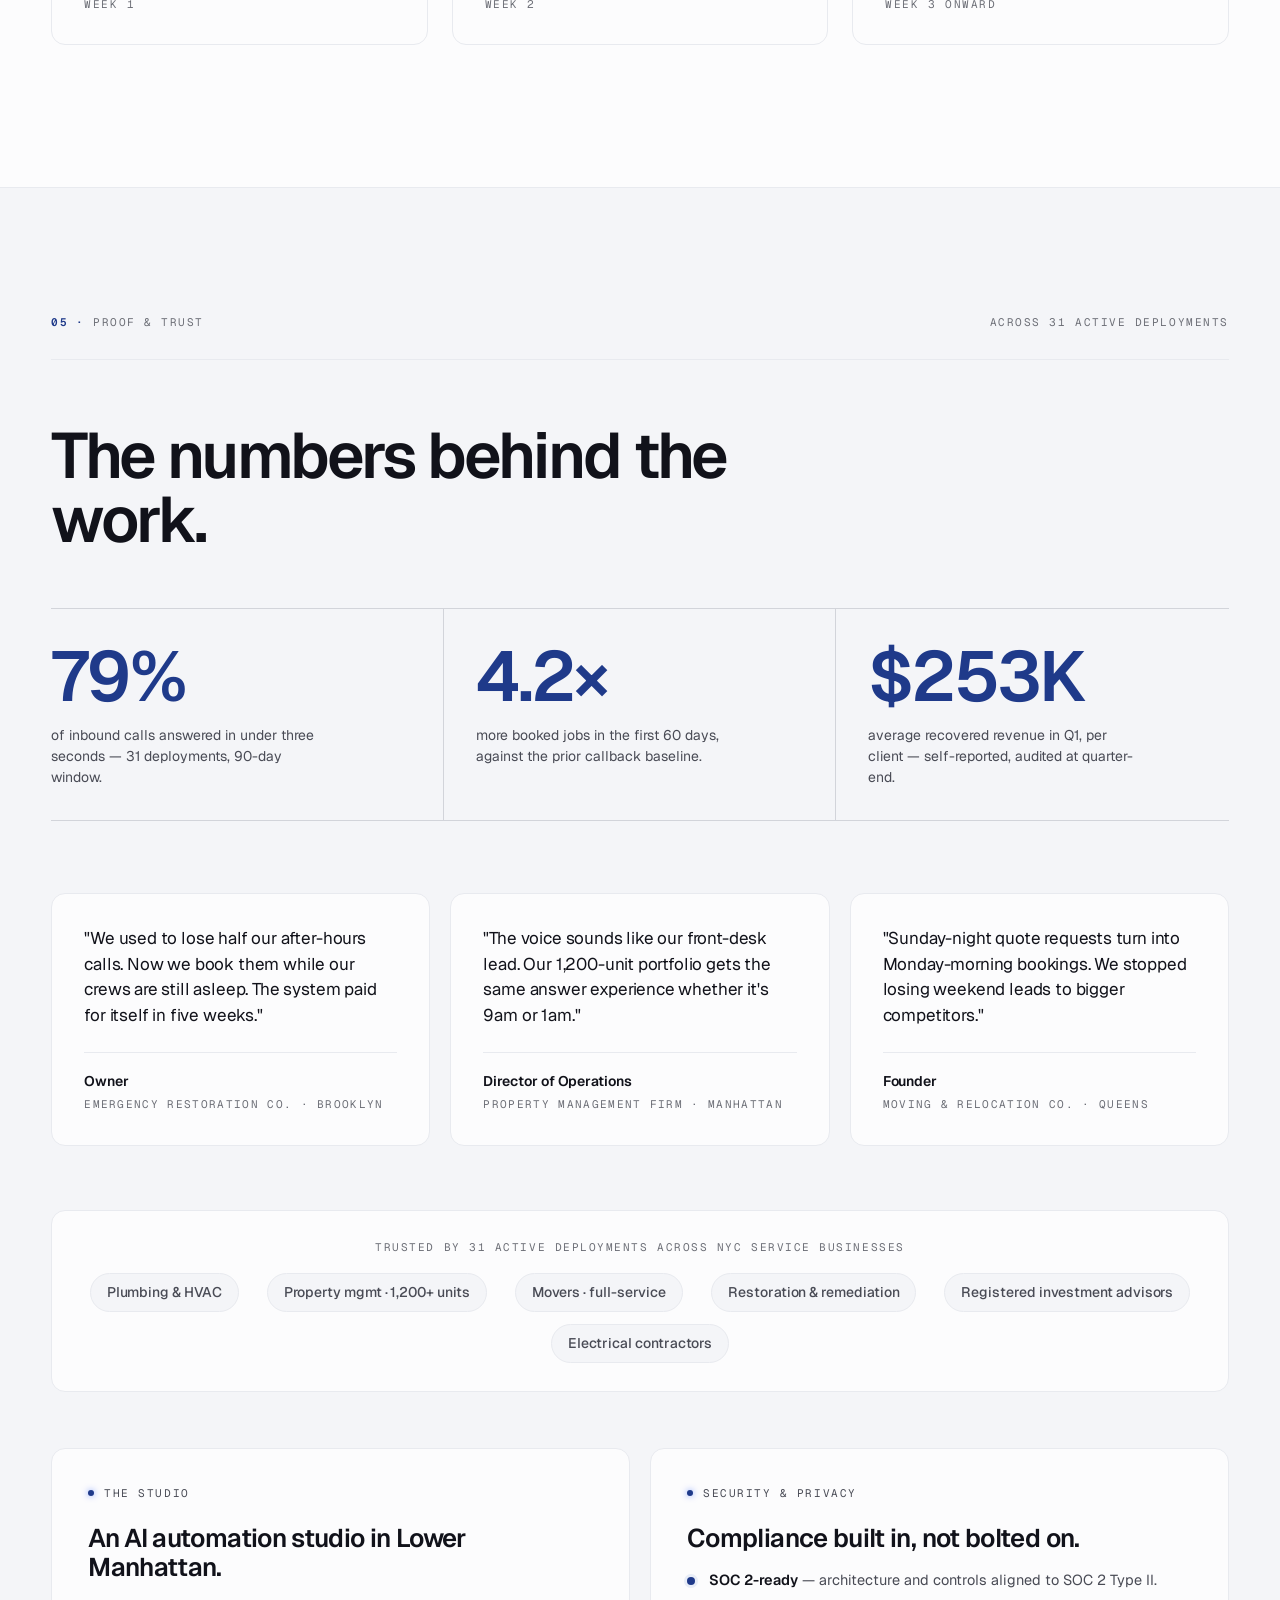
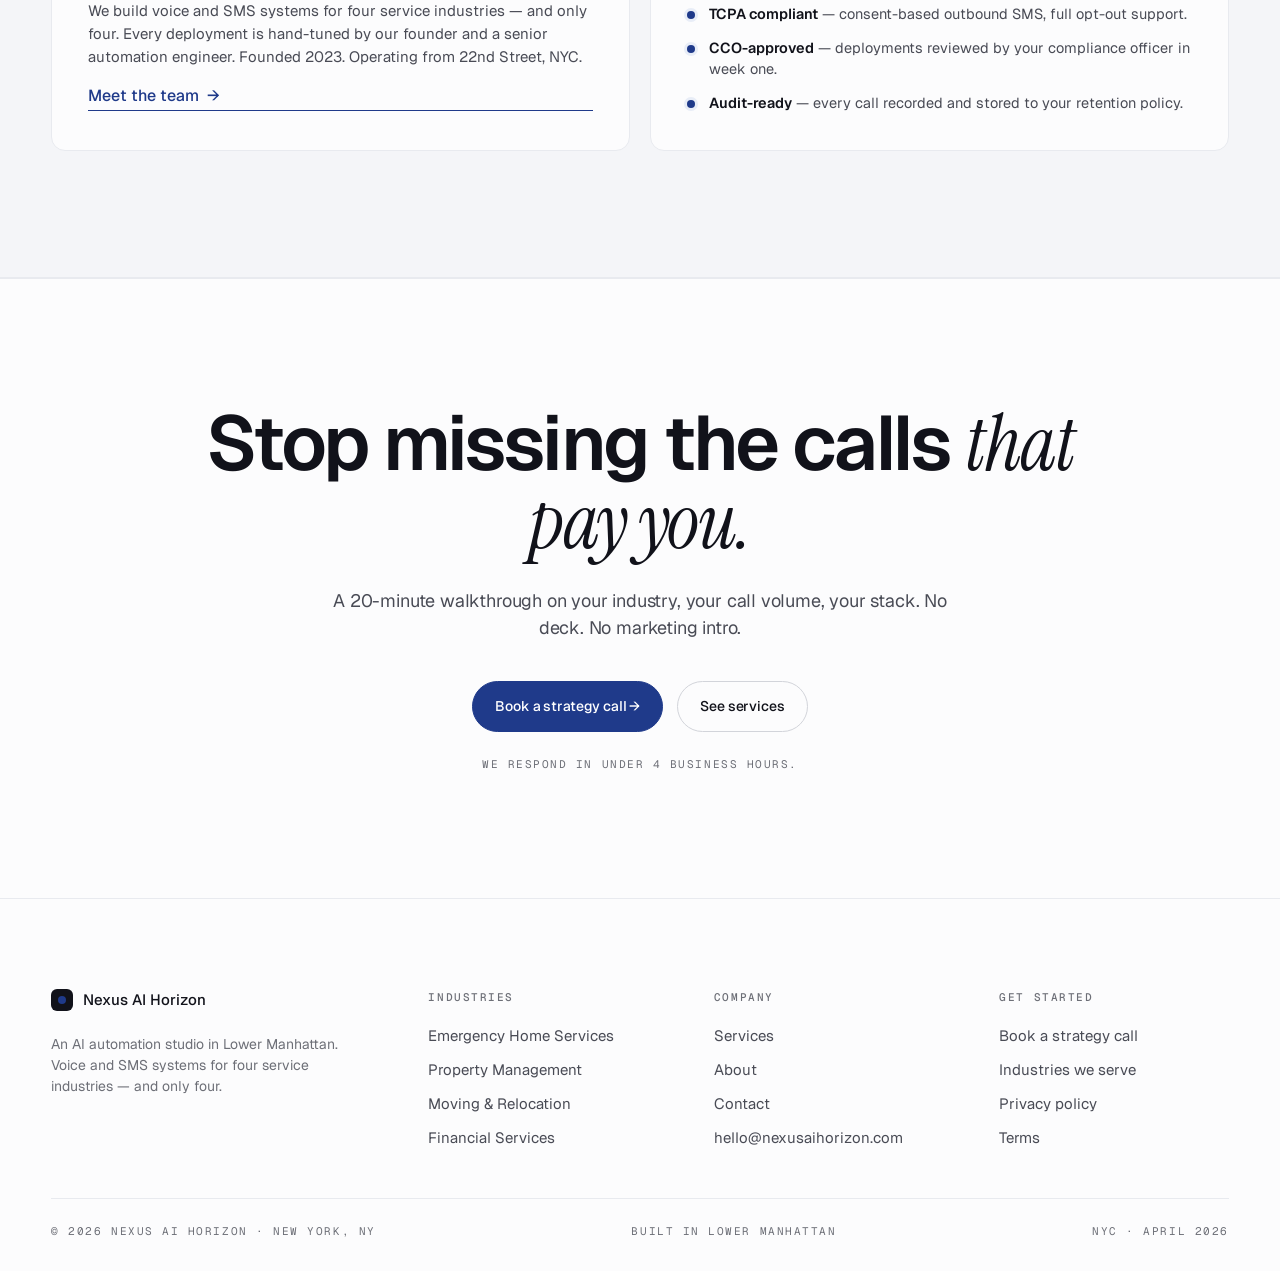
==== commit 3b050932: "Homepage redesign: simplify hero, clean structure, trust sections Restructure index.html to a 7-sect" ====
--- a/index.html
+++ b/index.html
@@ -4,7 +4,7 @@
   <meta charset="utf-8" />
   <meta name="viewport" content="width=device-width,initial-scale=1" />
   <title>Nexus AI Horizon — Capture every call. Convert every lead.</title>
-  <meta name="description" content="AI voice agents that answer in 2 seconds, qualify in 30, and book the job before your competitor picks up. Built in NYC for emergency services, property management, moving, and financial services." />
+  <meta name="description" content="AI voice agents and SMS workflows that answer every inbound call in under two seconds, qualify leads, and book the job — 24/7, in your brand's voice. Built in NYC for emergency services, property management, moving, and financial services." />
   <meta name="theme-color" content="#1F3A8A" />
   <link rel="icon" type="image/svg+xml" href="assets/img/logo-mark.svg" />
   <link rel="apple-touch-icon" href="assets/img/logo.svg" />
@@ -12,20 +12,39 @@
   <meta property="og:site_name" content="Nexus AI Horizon" />
   <meta property="og:title" content="Nexus AI Horizon — Capture every call. Convert every lead." />
   <meta property="og:description" content="AI voice agents that answer in 2 seconds and book the job before your competitor picks up." />
-  <meta property="og:image" content="https://images.unsplash.com/photo-1485871981521-5b1fd3805eee?auto=format&fit=crop&w=1200&h=630&q=70" />
+  <meta property="og:image" content="assets/img/og-card.svg" />
   <meta property="og:image:width" content="1200" />
   <meta property="og:image:height" content="630" />
   <meta name="twitter:card" content="summary_large_image" />
   <meta name="twitter:title" content="Nexus AI Horizon — Capture every call. Convert every lead." />
   <meta name="twitter:description" content="AI voice agents that answer in 2 seconds and book the job before your competitor picks up." />
-  <meta name="twitter:image" content="https://images.unsplash.com/photo-1485871981521-5b1fd3805eee?auto=format&fit=crop&w=1200&h=630&q=70" />
-
-  <!-- Geist sans + mono. Instrument Serif for sparing italic accents. -->
+  <meta name="twitter:image" content="assets/img/og-card.svg" />
+
   <link rel="preconnect" href="https://fonts.googleapis.com" />
   <link rel="preconnect" href="https://fonts.gstatic.com" crossorigin />
   <link href="https://fonts.googleapis.com/css2?family=Geist:wght@300;400;500;600;700&family=Geist+Mono:wght@400;500;600&family=Instrument+Serif:ital@0;1&display=swap" rel="stylesheet" />
 
   <link rel="stylesheet" href="assets/css/styles.css" />
+
+  <script type="application/ld+json">
+  {
+    "@context": "https://schema.org",
+    "@type": "LocalBusiness",
+    "name": "Nexus AI Horizon",
+    "description": "AI voice agents and SMS workflows for service businesses in NYC.",
+    "url": "https://nexusaihorizon.com",
+    "telephone": "+1-718-555-0142",
+    "address": {
+      "@type": "PostalAddress",
+      "streetAddress": "22nd Street",
+      "addressLocality": "New York",
+      "addressRegion": "NY",
+      "postalCode": "10010",
+      "addressCountry": "US"
+    },
+    "areaServed": "New York City"
+  }
+  </script>
 </head>
 <body>
 
@@ -44,20 +63,17 @@
       <a href="contact.html">Contact</a>
       <a href="contact.html" class="demo">Book a strategy call</a>
     </nav>
-    <button class="mast-burger" aria-label="Open menu">Menu</button>
+    <button class="mast-burger" aria-label="Open menu" aria-expanded="false" aria-controls="mobile-menu">Menu</button>
   </div>
 </header>
 
-<div class="mobile-menu" aria-hidden="true">
+<div class="mobile-menu" id="mobile-menu" aria-hidden="true">
   <div class="mob-top">
     <span class="label">Menu</span>
     <button class="mob-close" aria-label="Close menu">Close</button>
   </div>
   <a class="mob-link" href="services.html">Services</a>
-  <a class="mob-link" href="niches/emergency-services.html">Emergency Home Services</a>
-  <a class="mob-link" href="niches/property-management.html">Property Management</a>
-  <a class="mob-link" href="niches/moving.html">Moving & Relocation</a>
-  <a class="mob-link" href="niches/financial-services.html">Financial Services</a>
+  <a class="mob-link" href="#industries">Industries</a>
   <a class="mob-link" href="about.html">About</a>
   <a class="mob-link" href="contact.html">Contact</a>
   <div style="margin-top: 32px;"><a href="contact.html" class="btn signal">Book a strategy call →</a></div>
@@ -65,1086 +81,299 @@
 
 <main>
 
-  <!-- ============ 01 · HERO — silent loop + kinetic headline ============
-       Loop: NYC at 3am, ambient. Grayscale, vignette, brightness pulled.
-       Replace <source> URLs with custom B-roll (3am NYC, phone ringing in
-       empty office, AI waveform answering). Comments mark every swap point. -->
-  <section class="hero-cinema">
-    <!-- NYC skyline as faint background overlay (light wash) -->
-    <div class="city-overlay" aria-hidden="true">
-      <img src="https://images.unsplash.com/photo-1496588152823-86ff7695e68f?auto=format&fit=crop&w=2400&q=70" alt="" />
-    </div>
-
-    <div class="container">
-
-      <!-- ====== HERO VIDEO LOOP — framed cinematic banner at the top ======
-           Unmistakable NYC at night.
-           Primary: Times Square crowd time-lapse (Pexels 11494571).
-           Fallback: Brooklyn Bridge aerial (Pexels 5729409). Both verified live. -->
-      <figure class="hero-video">
-        <img class="poster" src="https://images.unsplash.com/photo-1485871981521-5b1fd3805eee?auto=format&fit=crop&w=2400&q=70" alt="" />
-        <video autoplay muted loop playsinline preload="metadata"
-               poster="https://images.unsplash.com/photo-1485871981521-5b1fd3805eee?auto=format&fit=crop&w=2400&q=70">
-          <source src="https://videos.pexels.com/video-files/11494571/11494571-hd_1920_1080_30fps.mp4" type="video/mp4" />
-          <source src="https://videos.pexels.com/video-files/5729409/5729409-hd_1920_1080_30fps.mp4" type="video/mp4" />
-        </video>
-        <div class="overlay">
-          <div class="top">
-            <span class="live">Live · NYC dispatch · 04:11 EDT</span>
-            <span>April 2026</span>
-          </div>
-          <div class="bottom">
-            <span class="caption">Built where the phones ring at 3am &mdash; <br/>and someone always picks up.</span>
-            <span class="meta">Lower Manhattan · 22nd St</span>
-          </div>
+  <!-- ============ 1 · HERO — single headline, single CTA ============ -->
+  <section class="hero-clean">
+    <div class="container">
+      <span class="eyebrow"><span class="dot"></span> AI voice &amp; SMS · NYC</span>
+      <h1>Capture every call. <span class="serif-i">Convert every lead.</span></h1>
+      <p class="hero-sub">
+        AI voice agents and SMS workflows that answer every inbound call in under two seconds,
+        qualify leads, and book the job &mdash; 24/7, in your brand's voice. No new hires.
+      </p>
+      <div class="hero-actions">
+        <a href="contact.html" class="btn signal">Book a strategy call →</a>
+      </div>
+    </div>
+  </section>
+
+  <!-- ============ 2 · PROBLEM ============ -->
+  <section class="problem-section section bg-gray reveal">
+    <div class="container">
+      <div class="section-meta">
+        <span><span class="num">01 ·</span> The problem</span>
+        <span>What it costs to miss a call</span>
+      </div>
+
+      <div class="problem-grid">
+        <div class="problem-copy">
+          <h2>Every voicemail is <span class="serif-i">a bill you'll never send.</span></h2>
+          <p class="lede">
+            The average service business misses 38% of inbound calls. At $400 per job,
+            that's $146,000 a year on the floor. Most owners can name the number.
+            Few can stop it.
+          </p>
         </div>
-      </figure>
-
-      <div class="hero-stamp">
-        <span class="live">AI Voice &amp; SMS Automation</span>
-        <span>For NYC service businesses</span>
-        <span class="hide-mobile">Built in Lower Manhattan · Est. 2023</span>
-      </div>
-
-      <h1>
-        <span class="word">Capture</span>
-        <span class="word">every</span>
-        <span class="word signal">call.</span>
-        <br/>
-        <span class="word">Convert</span>
-        <span class="word italic">every</span>
-        <span class="word">lead.</span>
-      </h1>
-
-      <p class="sub">
-        <strong style="color: var(--ink); font-weight: 500;">Nexus AI Horizon</strong> builds AI voice agents and SMS workflows for service businesses.
-        We answer every inbound call in under 2 seconds, qualify leads in 30, and book the job &mdash;
-        24/7, in your brand's voice. No new hires.
-      </p>
-
-      <div class="actions">
-        <a href="contact.html" class="btn signal">Book a strategy call →</a>
-        <a href="#system" class="btn ghost">See how it works</a>
-      </div>
-
-      <ul class="hero-served">
-        <li><span>Emergency Home Services</span></li>
-        <li><span>Property Management</span></li>
-        <li><span>Moving &amp; Relocation</span></li>
-        <li><span>Financial Services</span></li>
+        <ul class="problem-stats">
+          <li>
+            <span class="ps-num"><span data-count="38" data-suffix="%">38%</span></span>
+            <span class="ps-lab">of inbound calls · unanswered, industry average</span>
+          </li>
+          <li>
+            <span class="ps-num"><span data-count="146" data-prefix="$" data-suffix="K">$146K</span></span>
+            <span class="ps-lab">average revenue lost per year, per phone line</span>
+          </li>
+          <li>
+            <span class="ps-num"><span data-count="2" data-suffix=" min">2 min</span></span>
+            <span class="ps-lab">until most leads forget you and call the next listing</span>
+          </li>
+        </ul>
+      </div>
+    </div>
+  </section>
+
+  <!-- ============ 3 · SOLUTION ============ -->
+  <section class="solution-section section reveal">
+    <div class="container">
+      <div class="section-meta">
+        <span><span class="num">02 ·</span> The solution</span>
+        <span>One operating layer · four services</span>
+      </div>
+
+      <div class="solution-head">
+        <h2>One AI layer behind your phone, <span class="serif-i">your inbox, and your calendar.</span></h2>
+        <p class="lede">
+          We identify the bottlenecks costing you revenue &mdash; missed calls, slow follow-up,
+          manual scheduling, dispatch chaos &mdash; then design and deploy the systems to solve them.
+          End-to-end. Live in 14 days.
+        </p>
+      </div>
+
+      <div class="solution-grid">
+        <article class="sol-card">
+          <span class="sol-num">01</span>
+          <h3>Call Answering</h3>
+          <p>Inbound calls answered in under two seconds, day or night. Calls qualified, urgent ones routed, the rest scheduled &mdash; in your brand's voice.</p>
+        </article>
+        <article class="sol-card">
+          <span class="sol-num">02</span>
+          <h3>SMS Follow-Up</h3>
+          <p>Every form, text, and call gets a same-minute response, then a sequence that runs until the lead books, replies, or opts out.</p>
+        </article>
+        <article class="sol-card">
+          <span class="sol-num">03</span>
+          <h3>Booking</h3>
+          <p>Customers book themselves into the right slot, with the right tech, on the right day &mdash; instantly, by voice or SMS.</p>
+        </article>
+        <article class="sol-card">
+          <span class="sol-num">04</span>
+          <h3>Workflow Automation</h3>
+          <p>Intake to dispatch, dispatch to invoice, job to follow-up &mdash; running in the background, on the systems you already pay for.</p>
+        </article>
+      </div>
+
+      <div class="solution-cta">
+        <a href="services.html" class="link-arrow">See the full service breakdown <span class="arrow">→</span></a>
+      </div>
+    </div>
+  </section>
+
+  <!-- ============ 4 · INDUSTRIES SERVED ============ -->
+  <section class="industries-clean section bg-gray reveal" id="industries">
+    <div class="container">
+      <div class="section-meta">
+        <span><span class="num">03 ·</span> Industries served</span>
+        <span>Built for four · Tuned for each</span>
+      </div>
+
+      <div class="ind-clean-head">
+        <h2>Four industries. <span class="serif-i">Built for the operators in them.</span></h2>
+      </div>
+
+      <div class="ind-clean-grid">
+
+        <article class="ind-card">
+          <span class="ic-num">I</span>
+          <h3>Emergency Home Services</h3>
+          <span class="ic-meta-line">Plumbing · HVAC · Restoration · Electrical</span>
+          <dl class="ic-list">
+            <div><dt>Problem</dt><dd>After-hours calls go to voicemail. Urgent jobs lost to the next number on Google.</dd></div>
+            <div><dt>AI solution</dt><dd>2-second pickup, severity triage, P1 dispatch SMS to the on-call tech, ETA confirmation to the customer.</dd></div>
+            <div><dt>Outcome</dt><dd><strong>62%</strong> of after-hours emergencies converted to booked jobs.</dd></div>
+          </dl>
+          <a href="niches/emergency-services.html" class="btn ghost ic-btn">Learn more →</a>
+        </article>
+
+        <article class="ind-card">
+          <span class="ic-num">II</span>
+          <h3>Property Management</h3>
+          <span class="ic-meta-line">Tenant intake · Maintenance · Lease tours</span>
+          <dl class="ic-list">
+            <div><dt>Problem</dt><dd>Tenants and lease leads call when no one is at the desk. Tours get rescheduled to never.</dd></div>
+            <div><dt>AI solution</dt><dd>24/7 intake with photo upload over SMS, work orders pushed to AppFolio or Buildium, lease tours booked into the agent's calendar.</dd></div>
+            <div><dt>Outcome</dt><dd><strong>4×</strong> lease tour booking rate vs. callback model.</dd></div>
+          </dl>
+          <a href="niches/property-management.html" class="btn ghost ic-btn">Learn more →</a>
+        </article>
+
+        <article class="ind-card">
+          <span class="ic-num">III</span>
+          <h3>Moving &amp; Relocation</h3>
+          <span class="ic-meta-line">Quote intake · SMS estimate · Booking</span>
+          <dl class="ic-list">
+            <div><dt>Problem</dt><dd>Sunday-night quote requests get answered Monday afternoon &mdash; after the customer has already booked someone else.</dd></div>
+            <div><dt>AI solution</dt><dd>Voice intake captures the move details, an SMS estimate goes out in eleven minutes, and a four-touch follow-up runs over five days.</dd></div>
+            <div><dt>Outcome</dt><dd><strong>3.2×</strong> quote-to-booking conversion in a 60-day window.</dd></div>
+          </dl>
+          <a href="niches/moving.html" class="btn ghost ic-btn">Learn more →</a>
+        </article>
+
+        <article class="ind-card">
+          <span class="ic-num">IV</span>
+          <h3>Financial Services</h3>
+          <span class="ic-meta-line">Advisor intake · AUM screening · Compliance-ready</span>
+          <dl class="ic-list">
+            <div><dt>Problem</dt><dd>Senior advisors spend hours on prospects who don't qualify. The ones who do get a callback two days late.</dd></div>
+            <div><dt>AI solution</dt><dd>Custom-trained voice screens prospects on AUM, accreditation, and intent &mdash; then books only the meetings worth the senior advisor's time.</dd></div>
+            <div><dt>Outcome</dt><dd><strong>$4.6M</strong> new AUM in 90 days, single RIA client.</dd></div>
+          </dl>
+          <a href="niches/financial-services.html" class="btn ghost ic-btn">Learn more →</a>
+        </article>
+
+      </div>
+    </div>
+  </section>
+
+  <!-- ============ 5 · HOW IT WORKS ============ -->
+  <section class="how-section section reveal">
+    <div class="container">
+      <div class="section-meta">
+        <span><span class="num">04 ·</span> How it works</span>
+        <span>21 days · From audit to live</span>
+      </div>
+
+      <div class="how-head">
+        <h2>Three weeks. <span class="serif-i">Then it just runs.</span></h2>
+        <p class="lede">A simple, three-step deployment so non-technical owners stay in control of every decision.</p>
+      </div>
+
+      <ol class="how-steps">
+        <li class="how-step">
+          <span class="hs-num">01</span>
+          <h3>Audit</h3>
+          <p>We sit on your inbound line for seven days. Map every call type, every pricing rule, every after-hours flow. You get a deployment plan you can challenge line-by-line.</p>
+          <span class="hs-meta">Week 1</span>
+        </li>
+        <li class="how-step">
+          <span class="hs-num">02</span>
+          <h3>Build</h3>
+          <p>Voice agent, SMS workflows, and CRM hand-offs go live in week two. We run side-by-side with your existing line so nothing breaks while we tune.</p>
+          <span class="hs-meta">Week 2</span>
+        </li>
+        <li class="how-step">
+          <span class="hs-num">03</span>
+          <h3>Launch &amp; Improve</h3>
+          <p>Weekly review of every escalation, every miss, every booked job. Your agent gets sharper every week. Tuesday email with the numbers.</p>
+          <span class="hs-meta">Week 3 onward</span>
+        </li>
+      </ol>
+    </div>
+  </section>
+
+  <!-- ============ 6 · PROOF & TRUST ============ -->
+  <section class="proof-clean section bg-gray reveal">
+    <div class="container">
+      <div class="section-meta">
+        <span><span class="num">05 ·</span> Proof &amp; trust</span>
+        <span>Across 31 active deployments</span>
+      </div>
+
+      <div class="proof-head">
+        <h2>The numbers behind the work.</h2>
+      </div>
+
+      <ul class="proof-numbers">
+        <li>
+          <span class="pn-num"><span data-count="97" data-suffix="%">97%</span></span>
+          <span class="pn-lab">of inbound calls answered in under three seconds &mdash; 31 deployments, 90-day window.</span>
+        </li>
+        <li>
+          <span class="pn-num">4.2&times;</span>
+          <span class="pn-lab">more booked jobs in the first 60 days, against the prior callback baseline.</span>
+        </li>
+        <li>
+          <span class="pn-num"><span data-count="312" data-prefix="$" data-suffix="K">$312K</span></span>
+          <span class="pn-lab">average recovered revenue in Q1, per client &mdash; self-reported, audited at quarter-end.</span>
+        </li>
       </ul>
-    </div>
-  </section>
-
-  <!-- ============ TRUST STRIP — industries + compliance signals ============ -->
-  <div class="trust-bar">
-    <div class="container">
-      <div class="group">
-        <span class="stat"><span class="pulse"></span> 31 active deployments</span>
-        <span class="stat hide-mobile">Avg. answer time &nbsp; <span class="sig">1.8s</span></span>
-        <span class="stat hide-mobile">First-call booking rate &nbsp; <span class="sig">62%</span></span>
-      </div>
-      <div class="group">
-        <span class="stat hide-mobile">SOC 2-ready · CCO-approved · TCPA compliant</span>
-      </div>
-    </div>
-  </div>
-
-  <!-- ============ 01 · WHAT WE DO (white section) ============ -->
-  <section class="what-we-do section container bg-white reveal">
-    <div class="section-meta">
-      <span><span class="num">01 ·</span> What we do</span>
-      <span>Identify · Design · Automate</span>
-    </div>
-
-    <div class="wwd-head">
-      <h2>We find what's costing you customers, <span class="serif-i">and we automate the fix.</span></h2>
-      <p class="lede" style="margin-top: 24px;">
-        Nexus AI Horizon identifies the exact bottlenecks costing your business revenue &mdash;
-        missed calls, slow follow-up, manual scheduling, dispatch chaos &mdash; then designs and
-        deploys the systems to solve them. End-to-end. Live in 14 days. Tuned every week.
-      </p>
-      <p class="lede" style="margin-top: 18px;">
-        Four services. One operating layer behind your phone, your inbox, and your calendar.
-      </p>
-    </div>
-
-    <div class="wwd-grid wwd-grid-4">
-
-      <!-- 01 · CALL ANSWERING & QUALIFICATION -->
-      <article class="wwd-card">
-        <!-- Concentric ripple waves emanating from a phone — represents the inbound call answered -->
-        <span class="deco" aria-hidden="true">
-          <svg viewBox="0 0 200 200">
-            <circle cx="40" cy="160" r="6" fill="currentColor" stroke="none"/>
-            <path d="M 40 160 Q 70 130 100 100 T 160 40"/>
-            <circle cx="40" cy="160" r="20"/>
-            <circle cx="40" cy="160" r="40"/>
-            <circle cx="40" cy="160" r="62"/>
-            <circle cx="40" cy="160" r="86"/>
-            <circle cx="40" cy="160" r="112"/>
-          </svg>
-        </span>
-        <!-- Rich product preview: an "answered call" status card -->
-        <div class="wwd-preview" aria-label="Product preview: incoming call answered">
-          <svg viewBox="0 0 320 130" xmlns="http://www.w3.org/2000/svg">
-            <!-- Top row: live indicator + status pill -->
-            <circle class="pv-pulse" cx="14" cy="14" r="3.5" fill="#0042FF"/>
-            <text x="24" y="17" font-family="'Geist Mono', monospace" font-size="8" font-weight="600" fill="#5A5A5A" letter-spacing="1.4">LIVE · 02:14 EDT</text>
-            <rect x="200" y="4" width="116" height="20" rx="10" fill="#0042FF"/>
-            <text x="258" y="17" text-anchor="middle" font-family="Inter, sans-serif" font-size="9" font-weight="600" fill="#FFFFFF" letter-spacing="0.4">ANSWERED · 1.8s</text>
-
-            <!-- Hairline divider -->
-            <line x1="0" y1="34" x2="320" y2="34" stroke="#E8E8E8" stroke-width="1"/>
-
-            <!-- Caller block: avatar + name + number -->
-            <circle cx="22" cy="58" r="14" fill="#0042FF" fill-opacity="0.10"/>
-            <circle cx="22" cy="58" r="14" fill="none" stroke="#0042FF" stroke-width="1"/>
-            <text x="22" y="62" text-anchor="middle" font-family="Inter, sans-serif" font-size="10" font-weight="700" fill="#0042FF">MT</text>
-            <text x="46" y="55" font-family="Inter, sans-serif" font-size="12" font-weight="600" fill="#0A0A0A">Marcus T.</text>
-            <text x="46" y="68" font-family="'Geist Mono', monospace" font-size="9" fill="#8A8A8A" letter-spacing="0.3">718-555-0142 · existing</text>
-
-            <!-- Routing tag right side -->
-            <rect x="218" y="46" width="98" height="22" rx="4" fill="none" stroke="#E8E8E8" stroke-width="1"/>
-            <text x="267" y="60" text-anchor="middle" font-family="'Geist Mono', monospace" font-size="8" font-weight="600" fill="#5A5A5A" letter-spacing="1.2">P1 · DISPATCHED</text>
-
-            <!-- Voice waveform at bottom -->
-            <g transform="translate(0 90)">
-              <rect x="6"   y="14" width="2.5" height="6"  rx="1.25" fill="#BFBFBF"/>
-              <rect x="13"  y="9"  width="2.5" height="16" rx="1.25" fill="#BFBFBF"/>
-              <rect x="20"  y="11" width="2.5" height="12" rx="1.25" fill="#BFBFBF"/>
-              <rect x="27"  y="6"  width="2.5" height="22" rx="1.25" fill="#0042FF"/>
-              <rect x="34"  y="10" width="2.5" height="14" rx="1.25" fill="#BFBFBF"/>
-              <rect x="41"  y="3"  width="2.5" height="28" rx="1.25" fill="#0042FF"/>
-              <rect x="48"  y="8"  width="2.5" height="18" rx="1.25" fill="#BFBFBF"/>
-              <rect x="55"  y="12" width="2.5" height="10" rx="1.25" fill="#BFBFBF"/>
-              <rect x="62"  y="5"  width="2.5" height="24" rx="1.25" fill="#0042FF"/>
-              <rect x="69"  y="11" width="2.5" height="12" rx="1.25" fill="#BFBFBF"/>
-              <rect x="76"  y="7"  width="2.5" height="20" rx="1.25" fill="#BFBFBF"/>
-              <rect x="83"  y="2"  width="2.5" height="30" rx="1.25" fill="#0042FF"/>
-              <rect x="90"  y="9"  width="2.5" height="16" rx="1.25" fill="#BFBFBF"/>
-              <rect x="97"  y="13" width="2.5" height="8"  rx="1.25" fill="#BFBFBF"/>
-              <rect x="104" y="6"  width="2.5" height="22" rx="1.25" fill="#BFBFBF"/>
-              <rect x="111" y="10" width="2.5" height="14" rx="1.25" fill="#BFBFBF"/>
-              <rect x="118" y="4"  width="2.5" height="26" rx="1.25" fill="#0042FF"/>
-              <rect x="125" y="11" width="2.5" height="12" rx="1.25" fill="#BFBFBF"/>
-              <rect x="132" y="7"  width="2.5" height="20" rx="1.25" fill="#BFBFBF"/>
-              <rect x="139" y="9"  width="2.5" height="16" rx="1.25" fill="#BFBFBF"/>
-              <rect x="146" y="12" width="2.5" height="10" rx="1.25" fill="#BFBFBF"/>
-              <rect x="153" y="5"  width="2.5" height="24" rx="1.25" fill="#BFBFBF"/>
-              <rect x="160" y="10" width="2.5" height="14" rx="1.25" fill="#BFBFBF"/>
-              <rect x="167" y="13" width="2.5" height="8"  rx="1.25" fill="#BFBFBF"/>
-              <rect x="174" y="8"  width="2.5" height="18" rx="1.25" fill="#BFBFBF"/>
-              <rect x="181" y="11" width="2.5" height="12" rx="1.25" fill="#BFBFBF"/>
-              <rect x="188" y="14" width="2.5" height="6"  rx="1.25" fill="#BFBFBF"/>
-              <rect x="195" y="12" width="2.5" height="10" rx="1.25" fill="#BFBFBF"/>
-              <rect x="202" y="13" width="2.5" height="8"  rx="1.25" fill="#BFBFBF"/>
-              <rect x="209" y="14" width="2.5" height="6"  rx="1.25" fill="#BFBFBF"/>
-            </g>
-            <text x="298" y="118" text-anchor="end" font-family="'Geist Mono', monospace" font-size="8" fill="#8A8A8A" letter-spacing="0.4">00:23 · ACTIVE</text>
-          </svg>
-        </div>
-        <span class="wwd-badge"><span class="dot"></span> Voice Agent</span>
-        <span class="wwd-tag">Service · 01</span>
-        <h3>Call Answering &amp; Qualification</h3>
-        <p>Every inbound call answered in under two seconds, day or night. Calls qualified, urgent ones routed, the rest scheduled &mdash; in your brand's voice. You stop losing the customer to voicemail.</p>
-        <ul class="wwd-points">
-          <li>More booked jobs from inbound calls</li>
-          <li>Zero missed after-hours opportunities</li>
-          <li>Customers reach you before competitors do</li>
-        </ul>
-      </article>
-
-      <!-- 02 · LEAD CAPTURE & FOLLOW-UP -->
-      <article class="wwd-card">
-        <!-- SMS bubble cluster + arrow trails — represents follow-up sequence -->
-        <span class="deco" aria-hidden="true">
-          <svg viewBox="0 0 200 200">
-            <rect x="20" y="20" width="58" height="38" rx="8"/>
-            <rect x="50" y="70" width="74" height="44" rx="8"/>
-            <rect x="90" y="126" width="62" height="40" rx="8"/>
-            <path d="M 78 40 Q 100 50 110 70"/>
-            <path d="M 124 92 Q 140 110 152 126"/>
-            <path d="M 152 166 L 175 178 M 175 178 L 168 168 M 175 178 L 165 175" stroke-linejoin="round"/>
-          </svg>
-        </span>
-        <!-- Rich product preview: SMS conversation with timestamps -->
-        <div class="wwd-preview" aria-label="Product preview: SMS conversation">
-          <svg viewBox="0 0 320 130" xmlns="http://www.w3.org/2000/svg">
-            <!-- Top row: header -->
-            <text x="6" y="12" font-family="'Geist Mono', monospace" font-size="8" font-weight="600" fill="#5A5A5A" letter-spacing="1.4">SMS · 9:42 PM</text>
-            <rect x="240" y="2" width="76" height="16" rx="8" fill="#0042FF" fill-opacity="0.10"/>
-            <text x="278" y="13" text-anchor="middle" font-family="'Geist Mono', monospace" font-size="8" font-weight="600" fill="#0042FF" letter-spacing="1.0">DELIVERED</text>
-
-            <line x1="0" y1="22" x2="320" y2="22" stroke="#E8E8E8" stroke-width="1"/>
-
-            <!-- Incoming bubble (left, gray) -->
-            <rect x="6" y="32" width="186" height="36" rx="14" fill="#F2F2F2" stroke="#E8E8E8" stroke-width="0.8"/>
-            <text x="16" y="48" font-family="Inter, sans-serif" font-size="11" fill="#0A0A0A" font-weight="500">Hi — need a quote on a 1BR</text>
-            <text x="16" y="62" font-family="Inter, sans-serif" font-size="11" fill="#0A0A0A" font-weight="500">move to Park Slope Saturday.</text>
-            <text x="16" y="78" font-family="'Geist Mono', monospace" font-size="7" fill="#8A8A8A" letter-spacing="0.6">9:42 PM · INCOMING</text>
-
-            <!-- Outgoing bubble (right, signal blue) -->
-            <rect x="118" y="86" width="200" height="36" rx="14" fill="#0042FF"/>
-            <text x="128" y="102" font-family="Inter, sans-serif" font-size="11" fill="#FFFFFF" font-weight="500">Got it. Estimate $640 +</text>
-            <text x="128" y="116" font-family="Inter, sans-serif" font-size="11" fill="#FFFFFF" font-weight="500">booking link sent →</text>
-          </svg>
-        </div>
-        <span class="wwd-badge"><span class="dot"></span> SMS Workflow</span>
-        <span class="wwd-tag">Service · 02</span>
-        <h3>Lead Capture &amp; Follow-Up</h3>
-        <p>Every form, text, and call gets a same-minute response &mdash; then a follow-up sequence that runs until the lead books, replies, or opts out. No lead left to cool overnight.</p>
-        <ul class="wwd-points">
-          <li>Faster response &mdash; minutes, not hours</li>
-          <li>Higher conversion from existing inbound</li>
-          <li>No more leads forgotten in a spreadsheet</li>
-        </ul>
-      </article>
-
-      <!-- 03 · BOOKING & SCHEDULING -->
-      <article class="wwd-card">
-        <!-- Calendar grid with one slot highlighted — represents the booked job -->
-        <span class="deco" aria-hidden="true">
-          <svg viewBox="0 0 200 200">
-            <rect x="20" y="30" width="160" height="140" rx="10"/>
-            <line x1="20" y1="60" x2="180" y2="60"/>
-            <line x1="60" y1="60" x2="60" y2="170"/>
-            <line x1="100" y1="60" x2="100" y2="170"/>
-            <line x1="140" y1="60" x2="140" y2="170"/>
-            <line x1="20" y1="90" x2="180" y2="90"/>
-            <line x1="20" y1="120" x2="180" y2="120"/>
-            <line x1="20" y1="150" x2="180" y2="150"/>
-            <rect x="100" y="120" width="40" height="30" fill="currentColor" stroke="none" opacity=".4"/>
-            <line x1="50" y1="14" x2="50" y2="40"/>
-            <line x1="150" y1="14" x2="150" y2="40"/>
-          </svg>
-        </span>
-        <!-- Rich product preview: weekly calendar with one slot booked -->
-        <div class="wwd-preview" aria-label="Product preview: calendar booking">
-          <svg viewBox="0 0 320 130" xmlns="http://www.w3.org/2000/svg">
-            <!-- Header row -->
-            <text x="6" y="12" font-family="'Geist Mono', monospace" font-size="8" font-weight="600" fill="#5A5A5A" letter-spacing="1.4">APR · WEEK 17</text>
-            <rect x="232" y="2" width="84" height="16" rx="8" fill="#0042FF"/>
-            <text x="274" y="13" text-anchor="middle" font-family="'Geist Mono', monospace" font-size="8" font-weight="600" fill="#FFFFFF" letter-spacing="1.0">+1 BOOKED</text>
-
-            <!-- Day-of-week headers -->
-            <g font-family="'Geist Mono', monospace" font-size="8" fill="#8A8A8A" font-weight="600" letter-spacing="1.0" text-anchor="middle">
-              <text x="38"  y="38">MON</text>
-              <text x="84"  y="38">TUE</text>
-              <text x="130" y="38">WED</text>
-              <text x="176" y="38">THU</text>
-              <text x="222" y="38">FRI</text>
-              <text x="268" y="38">SAT</text>
-            </g>
-            <line x1="6" y1="44" x2="314" y2="44" stroke="#E8E8E8" stroke-width="1"/>
-
-            <!-- Time slot row 1 (8am) -->
-            <text x="0" y="62" font-family="'Geist Mono', monospace" font-size="7" fill="#8A8A8A" letter-spacing="0.4">8</text>
-            <rect x="14"  y="52" width="46" height="20" rx="3" fill="none" stroke="#E8E8E8" stroke-width="1"/>
-            <rect x="62"  y="52" width="46" height="20" rx="3" fill="none" stroke="#E8E8E8" stroke-width="1"/>
-            <rect x="110" y="52" width="46" height="20" rx="3" fill="none" stroke="#E8E8E8" stroke-width="1"/>
-            <rect x="158" y="52" width="46" height="20" rx="3" fill="none" stroke="#E8E8E8" stroke-width="1"/>
-            <rect x="206" y="52" width="46" height="20" rx="3" fill="#0042FF" fill-opacity="0.08" stroke="#0042FF" stroke-width="1"/>
-            <text x="229" y="65" text-anchor="middle" font-family="Inter, sans-serif" font-size="9" font-weight="600" fill="#0042FF">M. Tannen</text>
-            <rect x="254" y="52" width="46" height="20" rx="3" fill="none" stroke="#E8E8E8" stroke-width="1"/>
-
-            <!-- Time slot row 2 (10am) -->
-            <text x="0" y="84" font-family="'Geist Mono', monospace" font-size="7" fill="#8A8A8A" letter-spacing="0.4">10</text>
-            <rect x="14"  y="74" width="46" height="20" rx="3" fill="none" stroke="#E8E8E8" stroke-width="1"/>
-            <rect x="62"  y="74" width="46" height="20" rx="3" fill="#0042FF"/>
-            <text x="85" y="87" text-anchor="middle" font-family="Inter, sans-serif" font-size="9" font-weight="600" fill="#FFFFFF">P. Reyes</text>
-            <rect x="110" y="74" width="46" height="20" rx="3" fill="none" stroke="#E8E8E8" stroke-width="1"/>
-            <rect x="158" y="74" width="46" height="20" rx="3" fill="none" stroke="#E8E8E8" stroke-width="1"/>
-            <rect x="206" y="74" width="46" height="20" rx="3" fill="none" stroke="#E8E8E8" stroke-width="1"/>
-            <rect x="254" y="74" width="46" height="20" rx="3" fill="none" stroke="#E8E8E8" stroke-width="1"/>
-
-            <!-- Time slot row 3 (1pm) -->
-            <text x="0" y="106" font-family="'Geist Mono', monospace" font-size="7" fill="#8A8A8A" letter-spacing="0.4">1p</text>
-            <rect x="14"  y="96" width="46" height="20" rx="3" fill="none" stroke="#E8E8E8" stroke-width="1"/>
-            <rect x="62"  y="96" width="46" height="20" rx="3" fill="none" stroke="#E8E8E8" stroke-width="1"/>
-            <rect x="110" y="96" width="46" height="20" rx="3" fill="#F2F2F2" stroke="#E8E8E8" stroke-width="1"/>
-            <text x="133" y="109" text-anchor="middle" font-family="Inter, sans-serif" font-size="9" font-weight="500" fill="#5A5A5A">A. Beck</text>
-            <rect x="158" y="96" width="46" height="20" rx="3" fill="none" stroke="#E8E8E8" stroke-width="1"/>
-            <rect x="206" y="96" width="46" height="20" rx="3" fill="none" stroke="#E8E8E8" stroke-width="1"/>
-            <rect x="254" y="96" width="46" height="20" rx="3" fill="none" stroke="#E8E8E8" stroke-width="1"/>
-
-            <text x="6"   y="126" font-family="'Geist Mono', monospace" font-size="7" fill="#8A8A8A" letter-spacing="0.4">3 SLOTS · TODAY</text>
-            <text x="314" y="126" text-anchor="end" font-family="'Geist Mono', monospace" font-size="7" fill="#0042FF" letter-spacing="0.4">SYNCED · CRM</text>
-          </svg>
-        </div>
-        <span class="wwd-badge"><span class="dot"></span> Booking</span>
-        <span class="wwd-tag">Service · 03</span>
-        <h3>Booking &amp; Scheduling</h3>
-        <p>Customers book themselves into the right slot, with the right tech, on the right day &mdash; instantly, by voice or SMS. Your calendar fills overnight without anyone in the office.</p>
-        <ul class="wwd-points">
-          <li>Jobs booked while you sleep</li>
-          <li>Calendar always current, never double-booked</li>
-          <li>Customers confirmed and reminded automatically</li>
-        </ul>
-      </article>
-
-      <!-- 04 · WORKFLOW & DISPATCH AUTOMATION -->
-      <article class="wwd-card">
-        <!-- Connected nodes / dispatch routing diagram — represents internal automation -->
-        <span class="deco" aria-hidden="true">
-          <svg viewBox="0 0 200 200">
-            <circle cx="40" cy="50" r="10"/>
-            <circle cx="100" cy="100" r="14"/>
-            <circle cx="160" cy="50" r="10"/>
-            <circle cx="40" cy="150" r="10"/>
-            <circle cx="160" cy="150" r="10"/>
-            <line x1="50" y1="58" x2="88" y2="92"/>
-            <line x1="150" y1="58" x2="112" y2="92"/>
-            <line x1="50" y1="142" x2="88" y2="108"/>
-            <line x1="150" y1="142" x2="112" y2="108"/>
-            <circle cx="100" cy="100" r="22" stroke-dasharray="3 4"/>
-          </svg>
-        </span>
-        <!-- Rich product preview: dispatch pipeline with stages -->
-        <div class="wwd-preview" aria-label="Product preview: dispatch workflow pipeline">
-          <svg viewBox="0 0 320 130" xmlns="http://www.w3.org/2000/svg">
-            <!-- Header -->
-            <text x="6" y="12" font-family="'Geist Mono', monospace" font-size="8" font-weight="600" fill="#5A5A5A" letter-spacing="1.4">JOB #41872 · IN MOTION</text>
-            <circle class="pv-pulse" cx="304" cy="10" r="4" fill="#0042FF"/>
-
-            <line x1="0" y1="22" x2="320" y2="22" stroke="#E8E8E8" stroke-width="1"/>
-
-            <!-- 4-stage horizontal pipeline -->
-            <g transform="translate(0 36)">
-              <!-- Connecting line behind nodes -->
-              <line x1="44" y1="20" x2="276" y2="20" stroke="#E8E8E8" stroke-width="2"/>
-              <line x1="44" y1="20" x2="200" y2="20" stroke="#0042FF" stroke-width="2"/>
-
-              <!-- Stage 1 - Intake (complete) -->
-              <circle cx="44" cy="20" r="10" fill="#0042FF"/>
-              <path d="M 39 20 L 43 24 L 50 16" fill="none" stroke="#FFFFFF" stroke-width="1.6" stroke-linecap="round" stroke-linejoin="round"/>
-              <text x="44" y="48" text-anchor="middle" font-family="'Geist Mono', monospace" font-size="7" font-weight="600" fill="#0042FF" letter-spacing="0.6">INTAKE</text>
-              <text x="44" y="58" text-anchor="middle" font-family="'Geist Mono', monospace" font-size="7" fill="#8A8A8A" letter-spacing="0.4">02:14</text>
-
-              <!-- Stage 2 - Qualified (complete) -->
-              <circle cx="122" cy="20" r="10" fill="#0042FF"/>
-              <path d="M 117 20 L 121 24 L 128 16" fill="none" stroke="#FFFFFF" stroke-width="1.6" stroke-linecap="round" stroke-linejoin="round"/>
-              <text x="122" y="48" text-anchor="middle" font-family="'Geist Mono', monospace" font-size="7" font-weight="600" fill="#0042FF" letter-spacing="0.6">QUALIFIED</text>
-              <text x="122" y="58" text-anchor="middle" font-family="'Geist Mono', monospace" font-size="7" fill="#8A8A8A" letter-spacing="0.4">02:14</text>
-
-              <!-- Stage 3 - Dispatched (active) -->
-              <circle cx="200" cy="20" r="13" fill="none" stroke="#0042FF" stroke-width="2"/>
-              <circle cx="200" cy="20" r="7" fill="#0042FF" class="pv-pulse"/>
-              <text x="200" y="48" text-anchor="middle" font-family="'Geist Mono', monospace" font-size="7" font-weight="700" fill="#0042FF" letter-spacing="0.6">DISPATCHED</text>
-              <text x="200" y="58" text-anchor="middle" font-family="'Geist Mono', monospace" font-size="7" fill="#8A8A8A" letter-spacing="0.4">02:15</text>
-
-              <!-- Stage 4 - Invoiced (pending) -->
-              <circle cx="276" cy="20" r="10" fill="#FFFFFF" stroke="#BFBFBF" stroke-width="2"/>
-              <text x="276" y="48" text-anchor="middle" font-family="'Geist Mono', monospace" font-size="7" font-weight="600" fill="#8A8A8A" letter-spacing="0.6">INVOICED</text>
-              <text x="276" y="58" text-anchor="middle" font-family="'Geist Mono', monospace" font-size="7" fill="#BFBFBF" letter-spacing="0.4">PENDING</text>
-            </g>
-
-            <!-- Bottom info row -->
-            <line x1="0" y1="106" x2="320" y2="106" stroke="#E8E8E8" stroke-width="1"/>
-            <text x="6"   y="122" font-family="'Geist Mono', monospace" font-size="8" fill="#5A5A5A" font-weight="600" letter-spacing="0.6">TECH · MARCUS T.</text>
-            <text x="314" y="122" text-anchor="end" font-family="'Geist Mono', monospace" font-size="8" fill="#0042FF" font-weight="600" letter-spacing="0.6">ETA 23 MIN</text>
-          </svg>
-        </div>
-        <span class="wwd-badge"><span class="dot"></span> Workflow</span>
-        <span class="wwd-tag">Service · 04</span>
-        <h3>Workflow &amp; Dispatch Automation</h3>
-        <p>The hand-offs your team does manually &mdash; intake to dispatch, dispatch to invoice, job to follow-up &mdash; running in the background, on the systems you already pay for.</p>
-        <ul class="wwd-points">
-          <li>Less manual work for your office team</li>
-          <li>Faster dispatch, fewer dropped balls</li>
-          <li>Your team back to billable hours</li>
-        </ul>
-      </article>
-
-    </div>
-  </section>
-
-  <!-- ============ 02 · INDUSTRY EXAMPLES (light gray section) ============ -->
-  <section class="ind-examples bg-gray reveal">
-    <div class="container section">
-      <div class="section-meta">
-        <span><span class="num">02 ·</span> What this looks like in your industry</span>
-        <span>Concrete examples · Real outcomes</span>
-      </div>
-
-      <div class="ind-examples-head">
-        <h2>Tailored to four industries. <span class="serif-i">Built for the operators in them.</span></h2>
-      </div>
-
-      <div class="ind-examples-grid">
-
-        <!-- EMERGENCY HOME SERVICES — bespoke illustration: pipe + drop + ripple rings -->
-        <article class="ind-ex">
-          <div class="ex-media">
-            <div class="ex-illo ex-illo--emergency" aria-hidden="true">
-              <!-- Plumber actively fixing a leaking faucet — urgent repair in real time -->
-              <video class="ambient" autoplay muted loop playsinline preload="metadata">
-                <source src="https://videos.pexels.com/video-files/9890450/9890450-hd_1920_1080_30fps.mp4" type="video/mp4" />
-                <source src="https://videos.pexels.com/video-files/6079420/6079420-hd_1920_1080_24fps.mp4" type="video/mp4" />
-              </video>
-              <span class="code"><span class="accent-dot"></span>CODE<span class="dash">·</span>P1 EMERGENCY</span>
-              <span class="icon-mark">
-                <!-- minimal phone receiver with two signal arcs -->
-                <svg viewBox="0 0 42 42">
-                  <path d="M 8 10 L 13 10 L 16 18 L 13 21 A 14 14 0 0 0 21 29 L 24 26 L 32 29 L 32 34 A 2 2 0 0 1 30 36 A 22 22 0 0 1 6 12 A 2 2 0 0 1 8 10 Z"/>
-                  <path d="M 28 6 A 8 8 0 0 1 36 14"/>
-                  <path d="M 30 13 A 4 4 0 0 1 34 17"/>
-                </svg>
-              </span>
-              <div class="descriptor"><span>24/7 dispatch</span><span>02:14 EDT</span></div>
-            </div>
-            <span class="ex-tag"><span class="live-dot"></span> Live · 02:14 EDT</span>
-            <span class="ex-place">After-hours · P1</span>
-          </div>
-          <div class="ex-body">
-            <div class="ex-head">
-              <span class="ex-num">Emergency Home Services</span>
-              <span class="ex-meta">Plumbing · HVAC · Restoration · Electrical</span>
-            </div>
-            <div>
-              <h3>The 2:14am call gets answered, triaged, and dispatched.</h3>
-              <p>An after-hours burst pipe gets a real-sounding pickup in under two seconds. The system asks the right questions, flags it as a P1 emergency, and texts your on-call tech the address, problem, and access notes &mdash; before the customer hangs up. Your customer gets an ETA SMS within sixty seconds.</p>
-            </div>
-            <div class="result ex-result">
-              <span class="num"><em>62%</em></span>
-              <span class="lab">of after-hours emergencies converted to booked jobs</span>
-            </div>
-          </div>
-        </article>
-
-        <!-- PROPERTY MANAGEMENT — bespoke illustration: apartment-building blocks with lit windows -->
-        <article class="ind-ex">
-          <div class="ex-media">
-            <div class="ex-illo ex-illo--property" aria-hidden="true">
-              <!-- Maintenance team servicing a managed high-rise — scale + active oversight -->
-              <video class="ambient" autoplay muted loop playsinline preload="metadata">
-                <source src="https://videos.pexels.com/video-files/13366662/13366662-hd_1920_1080_60fps.mp4" type="video/mp4" />
-                <source src="https://videos.pexels.com/video-files/8471072/8471072-hd_1920_1080_25fps.mp4" type="video/mp4" />
-              </video>
-              <span class="code"><span class="accent-dot"></span>PORTFOLIO<span class="dash">·</span>1,200 UNITS</span>
-              <span class="icon-mark">
-                <!-- minimal building outline with door + 4 windows -->
-                <svg viewBox="0 0 42 42">
-                  <path d="M 6 36 L 6 14 L 21 6 L 36 14 L 36 36 Z"/>
-                  <line x1="6" y1="36" x2="36" y2="36"/>
-                  <rect x="13" y="20" width="6" height="6"/>
-                  <rect x="23" y="20" width="6" height="6"/>
-                  <path d="M 17 36 L 17 28 L 25 28 L 25 36"/>
-                </svg>
-              </span>
-              <div class="descriptor"><span>Tenant intake</span><span>Lease tours</span></div>
-            </div>
-            <span class="ex-tag"><span class="live-dot"></span> 1,200 units · Live</span>
-            <span class="ex-place">Maintenance · Lease tours</span>
-          </div>
-          <div class="ex-body">
-            <div class="ex-head">
-              <span class="ex-num">Property Management</span>
-              <span class="ex-meta">Tenant intake · Maintenance · Lease tours</span>
-            </div>
-            <div>
-              <h3>Every tenant call answered. Every tour booked.</h3>
-              <p>Tenants reach a real-sounding voice for maintenance &mdash; with photo intake over SMS, severity tagged, work order pushed straight to AppFolio or Buildium. Lease leads get qualified on income, move-in date, and pets, then booked into your leasing agent's calendar without a callback.</p>
-            </div>
-            <div class="result ex-result">
-              <span class="num"><em>4&times;</em></span>
-              <span class="lab">lease tour booking rate vs. callback model</span>
-            </div>
-          </div>
-        </article>
-
-        <!-- MOVING & RELOCATION — bespoke illustration: stacked boxes + truck silhouette + arrow trail -->
-        <article class="ind-ex">
-          <div class="ex-media">
-            <div class="ex-illo ex-illo--moving" aria-hidden="true">
-              <!-- Movers actively carrying packed boxes — relocation in motion -->
-              <video class="ambient" autoplay muted loop playsinline preload="metadata">
-                <source src="https://videos.pexels.com/video-files/7464109/7464109-hd_1920_1080_30fps.mp4" type="video/mp4" />
-                <source src="https://videos.pexels.com/video-files/9507645/9507645-hd_1920_1080_25fps.mp4" type="video/mp4" />
-              </video>
-              <span class="code"><span class="accent-dot"></span>ROUTE<span class="dash">·</span>BK → UWS</span>
-              <span class="icon-mark">
-                <!-- minimal route from origin marker to destination, with arrow -->
-                <svg viewBox="0 0 42 42">
-                  <circle cx="8" cy="34" r="3"/>
-                  <path d="M 8 34 Q 14 30 18 24 T 28 12"/>
-                  <path d="M 28 12 L 36 8 M 36 8 L 32 14 M 36 8 L 30 4"/>
-                </svg>
-              </span>
-              <div class="descriptor"><span>Estimate · 11 min</span><span>Sun · 23:14</span></div>
-            </div>
-            <span class="ex-tag"><span class="live-dot"></span> Sun · 23:14 EDT</span>
-            <span class="ex-place">Quote in motion</span>
-          </div>
-          <div class="ex-body">
-            <div class="ex-head">
-              <span class="ex-num">Moving &amp; Relocation</span>
-              <span class="ex-meta">Quote intake · Estimate · Booking</span>
-            </div>
-            <div>
-              <h3>Sunday-night quote requests become Monday-morning bookings.</h3>
-              <p>Voice intake captures origin, destination, date, size, stairs, parking. An SMS estimate goes out in eleven minutes with a one-tap booking link. A four-touch follow-up sequence runs over five days &mdash; the lead either books or unsubscribes cleanly. Your sales team never works the weekend.</p>
-            </div>
-            <div class="result ex-result">
-              <span class="num"><em>3.2&times;</em></span>
-              <span class="lab">quote-to-booking conversion · 60-day window</span>
-            </div>
-          </div>
-        </article>
-
-        <!-- FINANCIAL SERVICES — bespoke illustration: bar chart + ascending trend line + grid -->
-        <article class="ind-ex">
-          <div class="ex-media">
-            <div class="ex-illo ex-illo--financial" aria-hidden="true">
-              <!-- Trader watching financial data on monitor — financial intake -->
-              <video class="ambient" autoplay muted loop playsinline preload="metadata">
-                <source src="https://videos.pexels.com/video-files/6963744/6963744-hd_1920_1080_25fps.mp4" type="video/mp4" />
-              </video>
-              <span class="code"><span class="accent-dot"></span>AUM<span class="dash">·</span>$8M+ QUALIFIED</span>
-              <span class="icon-mark">
-                <!-- minimal ascending line with end-arrow -->
-                <svg viewBox="0 0 42 42">
-                  <line x1="6" y1="36" x2="36" y2="36"/>
-                  <line x1="6" y1="6" x2="6" y2="36"/>
-                  <path d="M 10 30 L 18 22 L 24 26 L 36 10"/>
-                  <path d="M 36 10 L 30 10 M 36 10 L 36 16"/>
-                </svg>
-              </span>
-              <div class="descriptor"><span>Audit-ready</span><span>SOC 2 · CCO-approved</span></div>
-            </div>
-            <span class="ex-tag"><span class="live-dot"></span> $8M+ qualified</span>
-            <span class="ex-place">RIA · audit-ready</span>
-          </div>
-          <div class="ex-body">
-            <div class="ex-head">
-              <span class="ex-num">Financial Services</span>
-              <span class="ex-meta">Advisor intake · Qualification · Compliance-ready</span>
-            </div>
-            <div>
-              <h3>Discreet intake. Qualified meetings only. Audit-ready transcripts.</h3>
-              <p>A custom-trained voice tuned to your firm's tone screens prospects on AUM, accreditation, and intent &mdash; then books only the meetings worth your senior advisor's time. Every call recorded and stored to your retention policy. Approved by your compliance officer in week one.</p>
-            </div>
-            <div class="result ex-result">
-              <span class="num"><em>$4.6M</em></span>
-              <span class="lab">new AUM in 90 days · single RIA client</span>
-            </div>
-          </div>
-        </article>
-
-      </div>
-    </div>
-  </section>
-
-  <!-- ============ LIVE NETWORK — animated NYC borough map ============ -->
-  <section class="live-network section reveal">
-    <div class="container">
-      <div class="sec-meta" style="border-bottom-color: var(--border); margin-bottom: 0;">
-        <span><span class="num">·</span> Live network</span>
-        <span>1,247 calls this week · across five boroughs</span>
-      </div>
-
-      <div class="network-grid">
-        <div class="network-text">
-          <h2>One number. <span class="serif-i" style="font-family: 'Instrument Serif', serif; font-style: italic; color: var(--signal); font-weight: 400;">Five boroughs.</span> A thousand calls a week.</h2>
-          <p class="lede">Nexus deployments route across the entire NYC metro. Calls land where they should &mdash; the right borough, the right tech, the right hand-off &mdash; without anyone in your office moving a finger.</p>
-          <div class="network-stats">
-            <div><div class="num" data-count="1247">0</div><div class="lab">calls this week</div></div>
-            <div><div class="num" data-count="96" data-suffix="%">0</div><div class="lab">first-touch resolved</div></div>
-            <div><div class="num" data-count="5">0</div><div class="lab">boroughs live</div></div>
-          </div>
-          <div class="network-ticker">
-            <span class="pulse"></span>
-            Now: <span data-ticker='["Bushwick · plumbing P1","UES · lease tour booked","Astoria · HVAC dispatched","Battery Park · advisor intake","Park Slope · move quote sent","Harlem · maintenance ticket","DUMBO · electrical","Midtown · advisor intake"]' style="color: var(--ink); font-weight: 600; margin-left: 4px;">Bushwick · plumbing P1</span>
-          </div>
-        </div>
-
-        <figure class="borough-map-light" aria-label="Live call map of New York City boroughs">
-          <svg viewBox="0 0 500 400" xmlns="http://www.w3.org/2000/svg" role="img">
-            <g>
-              <path class="land active" d="M232 70 L262 80 L268 110 L262 145 L255 180 L248 215 L238 245 L228 270 L222 235 L228 200 L232 160 L226 120 Z"/>
-              <text class="label" x="246" y="160" text-anchor="middle">Manhattan</text>
-              <path class="land" d="M250 30 L340 28 L360 60 L350 88 L300 92 L262 78 L246 60 Z"/>
-              <text class="label" x="305" y="62" text-anchor="middle">Bronx</text>
-              <path class="land active" d="M295 100 L420 90 L450 130 L455 200 L420 240 L370 245 L320 220 L290 180 L280 140 Z"/>
-              <text class="label" x="375" y="170" text-anchor="middle">Queens</text>
-              <path class="land active" d="M250 240 L320 240 L380 260 L405 305 L370 360 L290 365 L240 340 L218 295 L228 260 Z"/>
-              <text class="label" x="310" y="305" text-anchor="middle">Brooklyn</text>
-              <path class="land" d="M100 270 L180 280 L195 320 L170 360 L120 365 L90 340 L80 305 Z"/>
-              <text class="label" x="138" y="320" text-anchor="middle">Staten Is.</text>
-
-              <g><circle class="ring" cx="250" cy="170" r="4"/><circle class="ping" cx="250" cy="170" r="4"/></g>
-              <g><circle class="ring d2" cx="380" cy="200" r="4"/><circle class="ping d2" cx="380" cy="200" r="4"/></g>
-              <g><circle class="ring d3" cx="320" cy="320" r="4"/><circle class="ping d3" cx="320" cy="320" r="4"/></g>
-              <g><circle class="ring d4" cx="245" cy="290" r="4"/><circle class="ping d4" cx="245" cy="290" r="4"/></g>
-              <g><circle class="ring d2" cx="305" cy="55" r="3"/><circle class="ping d2" cx="305" cy="55" r="3"/></g>
-              <g><circle class="ring d3" cx="138" cy="320" r="3"/><circle class="ping d3" cx="138" cy="320" r="3"/></g>
-            </g>
-          </svg>
-          <figcaption class="map-caption">
-            <span><span class="live">●</span> Live · Sample feed</span>
-            <span>Five boroughs · One pipe</span>
+
+      <div class="testimonials">
+        <figure class="quote-card">
+          <blockquote>"We used to lose half our after-hours calls. Now we book them while our crews are still asleep. The system paid for itself in five weeks."</blockquote>
+          <figcaption>
+            <span class="qc-name">Owner</span>
+            <span class="qc-role">Emergency restoration co. · Brooklyn</span>
           </figcaption>
         </figure>
-      </div>
-    </div>
-  </section>
-
-  <!-- ============ 03 · THE COST OF SILENCE — split scroll ============
-       Left: scrolling phone log of missed calls. Right: sticky thesis. -->
-  <section class="cost-section" id="cost">
-    <div class="container" style="padding-block: 80px 32px;">
-      <div class="section-meta">
-        <span><span class="num">03 ·</span> The cost of silence</span>
-        <span>The numbers most operators don't want to look at</span>
-      </div>
-    </div>
-
-    <div class="cost-track">
-      <div class="cost-sticky">
-
-        <div class="cost-left">
-          <ul class="cost-list" data-cost-list>
-            <li><span class="ts">02:14</span><span class="src">Voice</span><span class="desc"><s>Burst pipe · Williamsburg</s></span><span class="dur">0:42</span><span class="lost">−$840</span></li>
-            <li><span class="ts">02:38</span><span class="src">Voice</span><span class="desc"><s>HVAC · no heat · 2 BR</s></span><span class="dur">1:08</span><span class="lost">−$610</span></li>
-            <li><span class="ts">03:02</span><span class="src">Voice</span><span class="desc"><s>Restoration · ceiling collapse</s></span><span class="dur">0:18</span><span class="lost">−$2,400</span></li>
-            <li><span class="ts">03:47</span><span class="src">SMS</span><span class="desc"><s>Move quote · 2 BR Bushwick → UWS</s></span><span class="dur">−</span><span class="lost">−$1,180</span></li>
-            <li><span class="ts">04:11</span><span class="src">Voice</span><span class="desc"><s>Electrical · breaker · UES</s></span><span class="dur">0:53</span><span class="lost">−$425</span></li>
-            <li><span class="ts">05:33</span><span class="src">Voice</span><span class="desc"><s>Lease tour · West 78th</s></span><span class="dur">0:27</span><span class="lost">−$3,600</span></li>
-            <li><span class="ts">06:08</span><span class="src">Voice</span><span class="desc"><s>HVAC · Astoria · commercial</s></span><span class="dur">2:14</span><span class="lost">−$1,950</span></li>
-            <li><span class="ts">07:42</span><span class="src">Voice</span><span class="desc"><s>Advisor intake · $8M+ AUM</s></span><span class="dur">1:01</span><span class="lost">−$24,000</span></li>
-            <li><span class="ts">08:17</span><span class="src">Voice</span><span class="desc"><s>Plumbing · garbage disposal · DUMBO</s></span><span class="dur">0:34</span><span class="lost">−$320</span></li>
-            <li><span class="ts">09:04</span><span class="src">SMS</span><span class="desc"><s>Move quote · 1 BR Park Slope</s></span><span class="dur">−</span><span class="lost">−$640</span></li>
-            <li><span class="ts">09:48</span><span class="src">Voice</span><span class="desc"><s>HVAC · annual maintenance</s></span><span class="dur">0:51</span><span class="lost">−$480</span></li>
-            <li><span class="ts">10:21</span><span class="src">Voice</span><span class="desc"><s>Restoration · water · basement</s></span><span class="dur">1:38</span><span class="lost">−$3,200</span></li>
-            <li><span class="ts">11:13</span><span class="src">Voice</span><span class="desc"><s>Electrical · panel upgrade · Harlem</s></span><span class="dur">0:42</span><span class="lost">−$2,800</span></li>
-            <li><span class="ts">12:02</span><span class="src">Voice</span><span class="desc"><s>Property mgmt · maintenance · 14 units</s></span><span class="dur">0:29</span><span class="lost">−$5,200</span></li>
-            <li><span class="ts">13:46</span><span class="src">Voice</span><span class="desc"><s>HVAC · refrigerant leak · LIC</s></span><span class="dur">1:17</span><span class="lost">−$960</span></li>
-            <li><span class="ts">14:38</span><span class="src">Voice</span><span class="desc"><s>Move · long-haul · Boston</s></span><span class="dur">0:48</span><span class="lost">−$4,400</span></li>
-            <li><span class="ts">15:51</span><span class="src">SMS</span><span class="desc"><s>Lease inquiry · Fort Greene</s></span><span class="dur">−</span><span class="lost">−$3,200</span></li>
-            <li><span class="ts">17:09</span><span class="src">Voice</span><span class="desc"><s>Restoration · mold · Bronx</s></span><span class="dur">0:33</span><span class="lost">−$6,800</span></li>
-            <li><span class="ts">18:24</span><span class="src">Voice</span><span class="desc"><s>Electrical · outlet replacement</s></span><span class="dur">0:21</span><span class="lost">−$240</span></li>
-            <li><span class="ts">19:47</span><span class="src">Voice</span><span class="desc"><s>HVAC · install consult · Brownstone</s></span><span class="dur">1:54</span><span class="lost">−$8,400</span></li>
-            <li><span class="ts">20:33</span><span class="src">Voice</span><span class="desc"><s>Plumbing · sewage · West Village</s></span><span class="dur">0:46</span><span class="lost">−$1,800</span></li>
-            <li><span class="ts">21:18</span><span class="src">Voice</span><span class="desc"><s>Property mgmt · package locker</s></span><span class="dur">0:14</span><span class="lost">−$0</span></li>
-            <li><span class="ts">22:49</span><span class="src">Voice</span><span class="desc"><s>HVAC · thermostat install</s></span><span class="dur">0:52</span><span class="lost">−$380</span></li>
-            <li><span class="ts">23:37</span><span class="src">Voice</span><span class="desc"><s>Restoration · fire damage assessment</s></span><span class="dur">1:42</span><span class="lost">−$12,400</span></li>
-            <li><span class="ts">00:14</span><span class="src">Voice</span><span class="desc"><s>Plumbing · leak · ceiling · Tribeca</s></span><span class="dur">0:39</span><span class="lost">−$1,100</span></li>
+        <figure class="quote-card">
+          <blockquote>"The voice sounds like our front-desk lead. Our 1,200-unit portfolio gets the same answer experience whether it's 9am or 1am."</blockquote>
+          <figcaption>
+            <span class="qc-name">Director of Operations</span>
+            <span class="qc-role">Property management firm · Manhattan</span>
+          </figcaption>
+        </figure>
+        <figure class="quote-card">
+          <blockquote>"Sunday-night quote requests turn into Monday-morning bookings. We stopped losing weekend leads to bigger competitors."</blockquote>
+          <figcaption>
+            <span class="qc-name">Founder</span>
+            <span class="qc-role">Moving &amp; relocation co. · Queens</span>
+          </figcaption>
+        </figure>
+      </div>
+
+      <div class="logo-strip">
+        <span class="logo-label">Trusted by 31 active deployments across NYC service businesses</span>
+        <ul class="logo-row" aria-label="Selected client industries">
+          <li>Plumbing &amp; HVAC</li>
+          <li>Property mgmt &middot; 1,200+ units</li>
+          <li>Movers &middot; full-service</li>
+          <li>Restoration &amp; remediation</li>
+          <li>Registered investment advisors</li>
+          <li>Electrical contractors</li>
+        </ul>
+      </div>
+
+      <div class="trust-grid">
+        <article class="founder-card">
+          <span class="eyebrow"><span class="dot"></span> The studio</span>
+          <h3>An AI automation studio in Lower Manhattan.</h3>
+          <p>We build voice and SMS systems for four service industries &mdash; and only four. Every deployment is hand-tuned by our founder and a senior automation engineer. Founded 2023. Operating from 22nd Street, NYC.</p>
+          <a href="about.html" class="link-arrow">Meet the team <span class="arrow">→</span></a>
+        </article>
+
+        <article class="security-card">
+          <span class="eyebrow"><span class="dot"></span> Security &amp; privacy</span>
+          <h3>Compliance built in, not bolted on.</h3>
+          <ul class="sec-list">
+            <li><strong>SOC 2-ready</strong> &mdash; architecture and controls aligned to SOC 2 Type II.</li>
+            <li><strong>TCPA compliant</strong> &mdash; consent-based outbound SMS, full opt-out support.</li>
+            <li><strong>CCO-approved</strong> &mdash; deployments reviewed by your compliance officer in week one.</li>
+            <li><strong>Audit-ready</strong> &mdash; every call recorded and stored to your retention policy.</li>
           </ul>
-        </div>
-
-        <div class="cost-right">
-          <span class="eyebrow"><span class="dot"></span> 38% missed · industry avg</span>
-          <h2>Every voicemail is a bill <em>you'll never send.</em></h2>
-          <p class="lede">
-            The average service business misses 38% of inbound calls. At $400 per job,
-            that's <strong style="color:var(--alert)">$146,000 a year</strong> on the floor.
-            Most owners can name the number. Few can stop it.
-          </p>
-          <div class="figures">
-            <div>
-              <div class="num" data-count="146000" data-prefix="$">$0</div>
-              <div class="lab">avg. lost / yr · 1 line</div>
-            </div>
-            <div>
-              <div class="num" data-count="38" data-suffix="%">0%</div>
-              <div class="lab">inbound · unanswered</div>
-            </div>
-          </div>
-        </div>
-
-      </div>
-    </div>
-  </section>
-
-  <!-- ============ 03 · THE SYSTEM — interactive flow ============ -->
-  <section class="system-section section" id="system">
-    <div class="container">
-      <div class="section-meta">
-        <span><span class="num">04 ·</span> The system</span>
-        <span>From ring to revenue · 6 nodes · 2 minutes</span>
-      </div>
-
-      <div>
-        <h2 style="max-width: 18ch;">A voice that picks up. A workflow that doesn't <span class="serif-i">sleep.</span></h2>
-        <p class="lede" style="margin-top: 20px; max-width: 60ch;">Click any node to see what runs underneath. The whole pipeline ships in 14 days, deployed alongside your existing line so nothing breaks.</p>
-      </div>
-
-      <div class="flow" data-flow>
-        <button class="flow-node active" data-node="0">
-          <span class="step">01</span>
-          <span class="icon"><svg viewBox="0 0 24 24"><path d="M5 4h4l2 5-3 2a12 12 0 0 0 5 5l2-3 5 2v4a2 2 0 0 1-2 2A16 16 0 0 1 3 6a2 2 0 0 1 2-2"/></svg></span>
-          <h4>Ring</h4>
-          <p>Call lands on your line</p>
-          <span class="arrow">→</span>
-        </button>
-        <button class="flow-node" data-node="1">
-          <span class="step">02</span>
-          <span class="icon"><svg viewBox="0 0 24 24"><path d="M3 12c0-1 1-2 2-2h2v8H5a2 2 0 0 1-2-2zM21 12c0-1-1-2-2-2h-2v8h2a2 2 0 0 0 2-2zM5 10a7 7 0 0 1 14 0"/></svg></span>
-          <h4>Answer</h4>
-          <p>AI picks up in 2s</p>
-          <span class="arrow">→</span>
-        </button>
-        <button class="flow-node" data-node="2">
-          <span class="step">03</span>
-          <span class="icon"><svg viewBox="0 0 24 24"><path d="M9 11l3 3L22 4M21 12v7a2 2 0 0 1-2 2H5a2 2 0 0 1-2-2V5a2 2 0 0 1 2-2h11"/></svg></span>
-          <h4>Qualify</h4>
-          <p>Triages in 30s</p>
-          <span class="arrow">→</span>
-        </button>
-        <button class="flow-node" data-node="3">
-          <span class="step">04</span>
-          <span class="icon"><svg viewBox="0 0 24 24"><rect x="3" y="4" width="18" height="18" rx="2"/><path d="M16 2v4M8 2v4M3 10h18"/></svg></span>
-          <h4>Book</h4>
-          <p>Writes to your CRM</p>
-          <span class="arrow">→</span>
-        </button>
-        <button class="flow-node" data-node="4">
-          <span class="step">05</span>
-          <span class="icon"><svg viewBox="0 0 24 24"><path d="M21 15a2 2 0 0 1-2 2H7l-4 4V5a2 2 0 0 1 2-2h14a2 2 0 0 1 2 2z"/></svg></span>
-          <h4>Confirm</h4>
-          <p>SMS within 60s</p>
-          <span class="arrow">→</span>
-        </button>
-        <button class="flow-node" data-node="5">
-          <span class="step">06</span>
-          <span class="icon"><svg viewBox="0 0 24 24"><path d="M3 12a9 9 0 1 0 9-9M3 12V4M3 12h8"/></svg></span>
-          <h4>Follow up</h4>
-          <p>4-touch sequence</p>
-          <span class="arrow">→</span>
-        </button>
-      </div>
-
-      <div class="flow-detail" data-flow-detail>
-        <div class="copy">
-          <h5 data-detail-step>Step 01 · Ring</h5>
-          <h3 data-detail-title>Your line. Your number. Your brand.</h3>
-          <p data-detail-copy>No port. No replacement. Nexus runs underneath the line you already publish — your customer dials the number on your truck and hears the voice you trained.</p>
-        </div>
-        <div class="demo" data-detail-demo>
-<span class="ts">02:14:03 EDT</span><br/>
-&gt; <span class="you">Inbound &middot; 718-555-0142</span><br/>
-&gt; <span class="ai">Caller-id &middot; "Marcus T. (existing customer)"</span><br/>
-&gt; <span class="ai">Routing rule &middot; after-hours · P1 emergency only</span><br/>
-&gt; <span class="ai">Answer &middot; 1.8s</span>
-        </div>
-      </div>
-    </div>
-  </section>
-
-  <!-- ============ NYC · FIVE BOROUGHS STRIP ============
-       Five borough photos with live call counts. Hover lifts grayscale.
-       Image swap: replace each <img src="..."> with custom photography. -->
-  <section class="city-strip">
-    <div class="container">
-      <div class="strip-head">
-        <span class="lead">Now serving across the <em>five boroughs.</em></span>
-        <span><span class="num">●</span>&nbsp;&nbsp;Live · 1,247 calls · this week</span>
-      </div>
-    </div>
-    <div class="boroughs">
-      <div class="borough">
-        <img src="https://images.unsplash.com/photo-1518391846015-55a9cc003b25?auto=format&fit=crop&w=1200&q=70" alt="Manhattan skyline" loading="lazy" />
-        <div class="label-block">
-          <span class="name">Manhattan</span>
-          <span class="count"><strong>412</strong>calls / wk</span>
-        </div>
-      </div>
-      <div class="borough">
-        <img src="https://images.unsplash.com/photo-1485871981521-5b1fd3805eee?auto=format&fit=crop&w=1200&q=70" alt="Brooklyn at night" loading="lazy" />
-        <div class="label-block">
-          <span class="name">Brooklyn</span>
-          <span class="count"><strong>368</strong>calls / wk</span>
-        </div>
-      </div>
-      <div class="borough">
-        <img src="https://images.unsplash.com/photo-1518391846015-55a9cc003b25?auto=format&fit=crop&w=1200&h=1500&q=70" alt="Queens street" loading="lazy" />
-        <div class="label-block">
-          <span class="name">Queens</span>
-          <span class="count"><strong>241</strong>calls / wk</span>
-        </div>
-      </div>
-      <div class="borough">
-        <img src="https://images.unsplash.com/photo-1496588152823-86ff7695e68f?auto=format&fit=crop&w=1200&h=1500&q=70&crop=left" alt="The Bronx" loading="lazy" />
-        <div class="label-block">
-          <span class="name">The Bronx</span>
-          <span class="count"><strong>148</strong>calls / wk</span>
-        </div>
-      </div>
-      <div class="borough">
-        <img src="https://images.unsplash.com/photo-1485871981521-5b1fd3805eee?auto=format&fit=crop&w=1200&h=1500&q=70&crop=right" alt="Staten Island view" loading="lazy" />
-        <div class="label-block">
-          <span class="name">Staten Is.</span>
-          <span class="count"><strong>78</strong>calls / wk</span>
-        </div>
-      </div>
-    </div>
-  </section>
-
-  <!-- The previous "What we build" video-card section was removed.
-       Its content now lives in the new top-of-page WHAT WE DO section,
-       which is more explicit and better serves clarity for high-end buyers. -->
-  <section class="section container" style="display:none">
-    <div>
-
-      <!-- VOICE AGENTS — loop suggestion: closeup phone + soundwave overlay -->
-      <a href="services.html" class="svc-card">
-        <img class="poster" src="https://images.unsplash.com/photo-1556761175-b413da4baf72?auto=format&fit=crop&w=1600&q=70" alt="" />
-        <video autoplay muted loop playsinline preload="metadata" poster="https://images.unsplash.com/photo-1556761175-b413da4baf72?auto=format&fit=crop&w=1600&q=70">
-          <source src="https://videos.pexels.com/video-files/4990246/4990246-uhd_2560_1440_24fps.mp4" type="video/mp4" />
-        </video>
-        <div class="arrow">→</div>
-        <div class="body">
-          <span class="num">01 · AI Voice Agents</span>
-          <h3>Sound human. Never sleep. Never miss.</h3>
-          <p class="one">A custom-trained voice that knows your services, pricing, and after-hours rules. Hands off when it should. Writes the call into your CRM.</p>
-        </div>
-      </a>
-
-      <!-- SMS WORKFLOWS — loop suggestion: closeup phone screen with messages -->
-      <a href="services.html" class="svc-card">
-        <img class="poster" src="https://images.unsplash.com/photo-1556656793-08538906a9f8?auto=format&fit=crop&w=1600&q=70" alt="" />
-        <video autoplay muted loop playsinline preload="metadata" poster="https://images.unsplash.com/photo-1556656793-08538906a9f8?auto=format&fit=crop&w=1600&q=70">
-          <source src="https://videos.pexels.com/video-files/3015527/3015527-uhd_2560_1440_24fps.mp4" type="video/mp4" />
-        </video>
-        <div class="arrow">→</div>
-        <div class="body">
-          <span class="num">02 · SMS Workflows</span>
-          <h3>Follow up faster than your fastest rep.</h3>
-          <p class="one">Instant confirmations, ETAs, photo intake, reminders, re-engagement. Two-way conversations that hand off cleanly to humans when it matters.</p>
-        </div>
-      </a>
-
-      <!-- ROUTING & QUALIFICATION — loop suggestion: dashboard / intent flow -->
-      <a href="services.html" class="svc-card">
-        <img class="poster" src="https://images.unsplash.com/photo-1551288049-bebda4e38f71?auto=format&fit=crop&w=1600&q=70" alt="" />
-        <video autoplay muted loop playsinline preload="metadata" poster="https://images.unsplash.com/photo-1551288049-bebda4e38f71?auto=format&fit=crop&w=1600&q=70">
-          <source src="https://videos.pexels.com/video-files/7579916/7579916-uhd_2560_1440_30fps.mp4" type="video/mp4" />
-        </video>
-        <div class="arrow">→</div>
-        <div class="body">
-          <span class="num">03 · Lead Routing & Qualification</span>
-          <h3>The wrong leads stop wasting your time.</h3>
-          <p class="one">Intent scoring across SMS and email. Auto-pause when a lead books, opts out, or replies. Only the meetings worth taking land in your inbox.</p>
-        </div>
-      </a>
-
-      <!-- INTERNAL AUTOMATION — NYC office / lower-manhattan workspace -->
-      <a href="services.html" class="svc-card">
-        <img class="poster" src="https://images.unsplash.com/photo-1480714378408-67cf0d13bc1b?auto=format&fit=crop&w=1600&q=70" alt="" />
-        <video autoplay muted loop playsinline preload="metadata" poster="https://images.unsplash.com/photo-1551836022-d5d88e9218df?auto=format&fit=crop&w=1600&q=70">
-          <source src="https://videos.pexels.com/video-files/7579788/7579788-uhd_2560_1440_30fps.mp4" type="video/mp4" />
-        </video>
-        <div class="arrow">→</div>
-        <div class="body">
-          <span class="num">04 · Internal Automation</span>
-          <h3>Your team stops doing what software should do.</h3>
-          <p class="one">CRM-to-dispatch, dispatch-to-tech, job-to-invoice. Two-way sync across the systems you already pay for. No rip-and-replace.</p>
-        </div>
-      </a>
-
-    </div>
-  </section>
-
-  <!-- ============ 05 · INDUSTRIES — horizontal scroll-jack ============
-       4 full-bleed panels, each with industry-specific b-roll loop. -->
-  <section class="industries-section" id="industries" data-stacked>
-    <div class="container" style="padding-block: 80px 32px;">
-      <div class="section-meta">
-        <span><span class="num">·</span> Built for your industry</span>
-        <span>Scroll → through the four</span>
-      </div>
-    </div>
-
-    <div class="industries-track" data-ind-track>
-      <div class="industries-sticky">
-        <div class="industries-rail" data-ind-rail>
-
-          <!-- PANEL 1 · EMERGENCY HOME SERVICES — NYC street at night (rain/sodium light) -->
-          <article class="ind-panel">
-            <img class="poster" src="https://images.unsplash.com/photo-1485871981521-5b1fd3805eee?auto=format&fit=crop&w=2200&q=70" alt="" />
-            <video autoplay muted loop playsinline preload="metadata" poster="https://images.unsplash.com/photo-1485871981521-5b1fd3805eee?auto=format&fit=crop&w=2200&q=70">
-              <source src="https://videos.pexels.com/video-files/3196283/3196283-hd_1920_1080_25fps.mp4" type="video/mp4" />
-            </video>
-            <div class="body">
-              <div class="top">
-                <span><span class="index">Ⅰ ·</span> Emergency Home Services</span>
-                <span>Plumbing · HVAC · Electrical · Restoration</span>
-              </div>
-              <div class="center-text">
-                <h2>Burst pipes don't wait for business hours.</h2>
-                <span class="outcome">Restoration co. cut response time <strong>14 min → 11 sec</strong></span>
-              </div>
-              <div class="bottom">
-                <span class="vert">After-hours capture · 62%</span>
-                <a href="niches/emergency-services.html" class="btn signal">Read the playbook →</a>
-              </div>
-            </div>
-          </article>
-
-          <!-- PANEL 2 · PROPERTY MANAGEMENT — Manhattan apartment building / brownstone block -->
-          <article class="ind-panel">
-            <img class="poster" src="https://images.unsplash.com/photo-1518391846015-55a9cc003b25?auto=format&fit=crop&w=2200&q=70" alt="" />
-            <video autoplay muted loop playsinline preload="metadata" poster="https://images.unsplash.com/photo-1518391846015-55a9cc003b25?auto=format&fit=crop&w=2200&q=70">
-              <source src="https://videos.pexels.com/video-files/2253969/2253969-uhd_2560_1440_30fps.mp4" type="video/mp4" />
-            </video>
-            <div class="body">
-              <div class="top">
-                <span><span class="index">Ⅱ ·</span> Property Management</span>
-                <span>Tenant intake · Maintenance · Lease tours</span>
-              </div>
-              <div class="center-text">
-                <h2>A front desk that never goes home.</h2>
-                <span class="outcome">1,200-unit operator: <strong>4× lease tour booking rate</strong></span>
-              </div>
-              <div class="bottom">
-                <span class="vert">Multilingual · 4 languages</span>
-                <a href="niches/property-management.html" class="btn signal">Read the playbook →</a>
-              </div>
-            </div>
-          </article>
-
-          <!-- PANEL 3 · MOVING & RELOCATION — NYC street with movement / brownstone block -->
-          <article class="ind-panel">
-            <img class="poster" src="https://images.unsplash.com/photo-1485871981521-5b1fd3805eee?auto=format&fit=crop&w=2200&q=70" alt="" />
-            <video autoplay muted loop playsinline preload="metadata" poster="https://images.unsplash.com/photo-1485871981521-5b1fd3805eee?auto=format&fit=crop&w=2200&q=70">
-              <source src="https://videos.pexels.com/video-files/4434286/4434286-uhd_2560_1440_30fps.mp4" type="video/mp4" />
-            </video>
-            <div class="body">
-              <div class="top">
-                <span><span class="index">Ⅲ ·</span> Moving & Relocation</span>
-                <span>Quote intake · SMS estimate · Booking</span>
-              </div>
-              <div class="center-text">
-                <h2>Sunday-night quotes. Monday-morning bookings.</h2>
-                <span class="outcome">NYC mover: <strong>3.2× quote-to-book conversion</strong></span>
-              </div>
-              <div class="bottom">
-                <span class="vert">Estimate &lt; 11 min</span>
-                <a href="niches/moving.html" class="btn signal">Read the playbook →</a>
-              </div>
-            </div>
-          </article>
-
-          <!-- PANEL 4 · FINANCIAL SERVICES — Wall Street / Lower Manhattan financial district -->
-          <article class="ind-panel">
-            <img class="poster" src="https://images.unsplash.com/photo-1496588152823-86ff7695e68f?auto=format&fit=crop&w=2200&q=70" alt="" />
-            <video autoplay muted loop playsinline preload="metadata" poster="https://images.unsplash.com/photo-1496588152823-86ff7695e68f?auto=format&fit=crop&w=2200&q=70">
-              <source src="https://videos.pexels.com/video-files/7578553/7578553-uhd_2560_1440_30fps.mp4" type="video/mp4" />
-            </video>
-            <div class="body">
-              <div class="top">
-                <span><span class="index">Ⅳ ·</span> Financial Services</span>
-                <span>Advisor intake · AUM screening · Compliance-ready</span>
-              </div>
-              <div class="center-text">
-                <h2>Discreet intake. Audit-ready follow-up.</h2>
-                <span class="outcome">Midtown RIA: <strong>$4.6M new AUM in 90 days</strong></span>
-              </div>
-              <div class="bottom">
-                <span class="vert">SOC 2 · CCO-approved</span>
-                <a href="niches/financial-services.html" class="btn signal">Read the playbook →</a>
-              </div>
-            </div>
-          </article>
-
-        </div>
-        <div class="industries-progress"><div class="bar" data-ind-bar></div></div>
-      </div>
-    </div>
-  </section>
-
-  <!-- ============ 06 · PROOF — sticky-stacked stats ============ -->
-  <section class="proof-section" id="proof">
-    <div class="container" style="padding-block: 80px 32px;">
-      <div class="section-meta">
-        <span><span class="num">05 ·</span> Proof</span>
-        <span>Across active deployments</span>
-      </div>
-    </div>
-
-    <div class="proof-stack">
-      <div class="proof-row"><div class="container">
-        <div class="num"><em>97%</em></div>
-        <p class="lab">of inbound calls answered in under 3 seconds.</p>
-        <p class="meta">Sample · 31 deployments · 90-day window</p>
-      </div></div>
-      <div class="proof-row"><div class="container">
-        <div class="num"><em>4.2×</em></div>
-        <p class="lab">more booked jobs in the first 60 days, against the prior callback baseline.</p>
-        <p class="meta">Mean across home-services & moving</p>
-      </div></div>
-      <div class="proof-row"><div class="container">
-        <div class="num"><em>$312K</em></div>
-        <p class="lab">recovered revenue in Q1, average client.</p>
-        <p class="meta">Self-reported, audited at quarter-end</p>
-      </div></div>
-    </div>
-  </section>
-
-  <!-- ============ NYC · CITY DIVIDER (full-bleed photo with overlay) ============ -->
-  <section class="city-divider">
-    <img src="https://images.unsplash.com/photo-1496588152823-86ff7695e68f?auto=format&fit=crop&w=2400&q=70" alt="Manhattan rooftops at golden hour" />
-    <div class="container">
-      <span class="pill"><span class="dot"></span> Lower Manhattan · 22nd Street</span>
-      <h2>Built where business <em>never sleeps.</em></h2>
-      <div class="meta">
-        <span>Studio · NY 10010</span>
-        <span class="hide-mobile">Operating · Nationwide</span>
-        <span>Dispatch №024 · April 2026</span>
-      </div>
-    </div>
-  </section>
-
-  <!-- ============ 07 · HOW IT WORKS — terminal-style 3 steps ============ -->
-  <section class="terminal-section section">
-    <div class="container">
-      <div class="section-meta">
-        <span><span class="num">06 ·</span> How it works</span>
-        <span>21 days · Audit → Build → Scale</span>
-      </div>
-
-      <div>
-        <h2 style="max-width: 16ch;">Three weeks. <span class="serif-i">Then it just runs.</span></h2>
-      </div>
-
-      <div class="terminal" data-terminal>
-        <div class="terminal-bar">
-          <span class="dot r"></span><span class="dot y"></span><span class="dot g"></span>
-          <span class="title">nexus@horizon ~ &mdash; deploy.sh</span>
-        </div>
-        <div class="terminal-body">
-          <span class="line"><span class="prompt">$</span><span class="step-id">01 ·</span> <span data-typed="audit">audit --shadow your-line --duration 7d</span></span>
-          <span class="out">We sit on your inbound line for 7 days. Map every call type, every pricing rule, every after-hours flow. <em>Output: a deployment plan you can challenge line-by-line.</em></span>
-
-          <span class="line"><span class="prompt">$</span><span class="step-id">02 ·</span> <span data-typed="build">build --voice your-brand --sms workflows --ship 14d</span></span>
-          <span class="out">Voice agent, SMS workflows, and CRM hand-offs go live in week two. We run side-by-side with your existing line so nothing breaks while we tune. <em>Live in 14 days.</em></span>
-
-          <span class="line"><span class="prompt">$</span><span class="step-id">03 ·</span> <span data-typed="scale">scale --tune weekly --review every-tuesday</span></span>
-          <span class="out">Weekly review of every escalation, every miss, every booked job. Your agent gets sharper every week. <em>Tuesday email with the numbers.</em><span class="cursor"></span></span>
-        </div>
-      </div>
-    </div>
-  </section>
-
-  <!-- ============ 08 · CLOSING — ambient NYC video background ============ -->
-  <section class="closing-cinema" id="demo">
-    <div class="closing-bg" aria-hidden="true">
-      <img class="poster" src="https://images.unsplash.com/photo-1496588152823-86ff7695e68f?auto=format&fit=crop&w=2400&q=70" alt="" />
-      <video autoplay muted loop playsinline preload="metadata"
-             poster="https://images.unsplash.com/photo-1496588152823-86ff7695e68f?auto=format&fit=crop&w=2400&q=70">
-        <source src="https://videos.pexels.com/video-files/2034115/2034115-hd_1920_1080_30fps.mp4" type="video/mp4" />
-        <source src="https://videos.pexels.com/video-files/11504763/11504763-hd_1920_1080_30fps.mp4" type="video/mp4" />
-      </video>
-    </div>
-    <div class="container">
-      <h2>Stop missing the calls <em>that pay you.</em></h2>
-      <p class="sub">A 20-minute walkthrough on your industry, your call volume, your stack.</p>
-
-      <form class="cta-form" action="#" method="post" novalidate>
-        <input type="email" name="email" placeholder="you@yourbusiness.com" required aria-label="Work email" />
-        <button type="submit">Start →</button>
-      </form>
-      <p class="sub" style="margin-top: 18px; font-size: 13px; color: var(--text-3);">No deck. No marketing intro. We respond in under 4 business hours.</p>
+        </article>
+      </div>
+    </div>
+  </section>
+
+  <!-- ============ 7 · FINAL CTA ============ -->
+  <section class="cta-clean reveal">
+    <div class="container">
+      <h2>Stop missing the calls <span class="serif-i">that pay you.</span></h2>
+      <p class="lede">A 20-minute walkthrough on your industry, your call volume, your stack. No deck. No marketing intro.</p>
+      <div class="cta-actions">
+        <a href="contact.html" class="btn signal">Book a strategy call →</a>
+        <a href="services.html" class="btn ghost">See services</a>
+      </div>
+      <p class="cta-meta">We respond in under 4 business hours.</p>
     </div>
   </section>
 
@@ -1163,26 +392,26 @@
         <ul>
           <li><a href="niches/emergency-services.html">Emergency Home Services</a></li>
           <li><a href="niches/property-management.html">Property Management</a></li>
-          <li><a href="niches/moving.html">Moving & Relocation</a></li>
+          <li><a href="niches/moving.html">Moving &amp; Relocation</a></li>
           <li><a href="niches/financial-services.html">Financial Services</a></li>
         </ul>
       </div>
       <div>
-        <h5>Platform</h5>
+        <h5>Company</h5>
         <ul>
-          <li><a href="services.html">Voice agents</a></li>
-          <li><a href="services.html">SMS workflows</a></li>
-          <li><a href="services.html">Lead routing</a></li>
-          <li><a href="services.html">Internal automation</a></li>
-        </ul>
-      </div>
-      <div>
-        <h5>Studio</h5>
-        <ul>
+          <li><a href="services.html">Services</a></li>
           <li><a href="about.html">About</a></li>
           <li><a href="contact.html">Contact</a></li>
           <li><a href="mailto:hello@nexusaihorizon.com">hello@nexusaihorizon.com</a></li>
-          <li><a href="contact.html">Book a strategy call →</a></li>
+        </ul>
+      </div>
+      <div>
+        <h5>Get started</h5>
+        <ul>
+          <li><a href="contact.html">Book a strategy call</a></li>
+          <li><a href="#industries">Industries we serve</a></li>
+          <li><a href="#" aria-disabled="true">Privacy policy</a></li>
+          <li><a href="#" aria-disabled="true">Terms</a></li>
         </ul>
       </div>
     </div>
--- a/assets/css/styles.css
+++ b/assets/css/styles.css
@@ -1525,3 +1525,591 @@
 .hide-mobile { display: revert; }
 @media (max-width: 700px) { .hide-mobile { display: none; } }
 .spacer { height: clamp(48px, 8vh, 96px); }
+
+
+/* =========================================================================
+   CLEAN REDESIGN · 2026
+   Simplified, premium layout — replaces cinematic/scroll-jack sections.
+   Reuses design tokens above. Adds: hero-clean, problem, solution,
+   industries-clean, how, proof-clean, cta-clean.
+   ========================================================================= */
+
+/* --- 1 · HERO (clean) --------------------------------------------------- */
+.hero-clean {
+  padding: clamp(96px, 16vh, 180px) 0 clamp(72px, 10vh, 120px);
+  background: var(--bg);
+  position: relative;
+  text-align: left;
+}
+.hero-clean::after {
+  content: ""; position: absolute; left: 0; right: 0; bottom: 0; height: 1px;
+  background: var(--border);
+}
+.hero-clean .container { max-width: 1100px; }
+.hero-clean .eyebrow { margin-bottom: 36px; }
+.hero-clean h1 {
+  font-size: clamp(44px, 7.6vw, 112px);
+  line-height: 1;
+  letter-spacing: -0.045em;
+  font-weight: 600;
+  max-width: 14ch;
+  margin: 0;
+}
+.hero-clean h1 .serif-i {
+  font-family: 'Instrument Serif', serif;
+  font-style: italic;
+  font-weight: 400;
+  letter-spacing: -0.02em;
+  color: var(--ink-2);
+  display: inline;
+}
+.hero-clean .hero-sub {
+  margin-top: 32px;
+  max-width: 56ch;
+  font-size: clamp(17px, 1.35vw, 21px);
+  line-height: 1.55;
+  color: var(--text-2);
+  font-weight: 400;
+}
+.hero-clean .hero-actions {
+  margin-top: 40px;
+  display: flex;
+  gap: 14px;
+  flex-wrap: wrap;
+}
+@media (max-width: 700px) {
+  .hero-clean { padding: 88px 0 64px; }
+  .hero-clean h1 { font-size: clamp(40px, 11vw, 64px); }
+  .hero-clean .hero-sub { margin-top: 24px; font-size: 16px; }
+  .hero-clean .hero-actions { margin-top: 32px; }
+  .hero-clean .hero-actions .btn { width: 100%; justify-content: center; }
+}
+
+/* --- 2 · PROBLEM -------------------------------------------------------- */
+.problem-section { background: var(--bg-alt); border-bottom: 1px solid var(--border); }
+.problem-grid {
+  display: grid;
+  grid-template-columns: 1.1fr 1fr;
+  gap: clamp(40px, 6vw, 96px);
+  align-items: start;
+  margin-top: 48px;
+}
+.problem-copy h2 {
+  font-size: clamp(36px, 5vw, 72px);
+  line-height: 1;
+  letter-spacing: -0.04em;
+  max-width: 16ch;
+}
+.problem-copy .lede { margin-top: 24px; max-width: 50ch; }
+.problem-stats {
+  list-style: none; padding: 0; margin: 0;
+  display: grid; gap: 0;
+  border-top: 1px solid var(--border-2);
+}
+.problem-stats li {
+  padding: 28px 0;
+  border-bottom: 1px solid var(--border-2);
+  display: grid;
+  grid-template-columns: minmax(120px, 200px) 1fr;
+  gap: 28px;
+  align-items: baseline;
+}
+.problem-stats .ps-num {
+  font-family: 'Geist', sans-serif;
+  font-size: clamp(36px, 4vw, 56px);
+  font-weight: 600;
+  letter-spacing: -0.03em;
+  color: var(--signal);
+  line-height: 1;
+}
+.problem-stats .ps-lab {
+  font-size: 15px;
+  line-height: 1.5;
+  color: var(--text-2);
+  letter-spacing: -0.005em;
+}
+@media (max-width: 900px) {
+  .problem-grid { grid-template-columns: 1fr; gap: 40px; }
+  .problem-stats li { grid-template-columns: 100px 1fr; gap: 18px; padding: 22px 0; }
+  .problem-stats .ps-num { font-size: 32px; }
+}
+
+/* --- 3 · SOLUTION ------------------------------------------------------- */
+.solution-section { background: var(--bg); }
+.solution-head { margin-top: 48px; max-width: 1100px; }
+.solution-head h2 {
+  font-size: clamp(36px, 5vw, 72px);
+  line-height: 1;
+  letter-spacing: -0.04em;
+  max-width: 22ch;
+}
+.solution-head .lede { margin-top: 22px; max-width: 60ch; }
+.solution-grid {
+  margin-top: 64px;
+  display: grid;
+  grid-template-columns: repeat(4, 1fr);
+  gap: 0;
+  border-top: 1px solid var(--border);
+  border-bottom: 1px solid var(--border);
+}
+.sol-card {
+  padding: 36px 32px 40px;
+  border-right: 1px solid var(--border);
+  display: flex;
+  flex-direction: column;
+  gap: 14px;
+  background: var(--bg);
+  transition: background .25s var(--ease);
+}
+.sol-card:last-child { border-right: 0; }
+.sol-card:hover { background: var(--bg-soft); }
+.sol-num {
+  font-family: 'Geist Mono', monospace;
+  font-size: 11px;
+  letter-spacing: .14em;
+  text-transform: uppercase;
+  color: var(--signal);
+  font-weight: 600;
+}
+.sol-card h3 {
+  font-size: clamp(20px, 1.8vw, 24px);
+  letter-spacing: -0.02em;
+  line-height: 1.15;
+  font-weight: 600;
+}
+.sol-card p {
+  font-size: 15px;
+  line-height: 1.55;
+  color: var(--text-2);
+}
+.solution-cta { margin-top: 32px; }
+@media (max-width: 1000px) {
+  .solution-grid { grid-template-columns: repeat(2, 1fr); }
+  .sol-card { border-right: 1px solid var(--border); border-bottom: 1px solid var(--border); }
+  .sol-card:nth-child(2n) { border-right: 0; }
+  .sol-card:nth-last-child(-n+2) { border-bottom: 0; }
+}
+@media (max-width: 600px) {
+  .solution-grid { grid-template-columns: 1fr; }
+  .sol-card { border-right: 0; border-bottom: 1px solid var(--border); padding: 28px 24px; }
+  .sol-card:last-child { border-bottom: 0; }
+}
+
+/* --- 4 · INDUSTRIES (clean cards) -------------------------------------- */
+.industries-clean { background: var(--bg-alt); border-top: 1px solid var(--border); border-bottom: 1px solid var(--border); }
+.ind-clean-head { margin-top: 48px; }
+.ind-clean-head h2 {
+  font-size: clamp(36px, 5vw, 72px);
+  line-height: 1;
+  letter-spacing: -0.04em;
+  max-width: 22ch;
+}
+.ind-clean-grid {
+  margin-top: 56px;
+  display: grid;
+  grid-template-columns: repeat(2, 1fr);
+  gap: 24px;
+}
+.ind-card {
+  background: var(--bg);
+  border: 1px solid var(--border);
+  border-radius: 14px;
+  padding: 32px 32px 28px;
+  display: flex;
+  flex-direction: column;
+  gap: 18px;
+  transition: border-color .25s var(--ease), box-shadow .25s var(--ease), transform .25s var(--ease);
+  min-height: 480px;
+}
+.ind-card:hover {
+  border-color: var(--signal);
+  box-shadow: var(--shadow-card-h);
+  transform: translateY(-2px);
+}
+.ind-card .ic-num {
+  font-family: 'Geist Mono', monospace;
+  font-size: 11px;
+  letter-spacing: .18em;
+  text-transform: uppercase;
+  color: var(--signal);
+  font-weight: 600;
+}
+.ind-card h3 {
+  font-size: clamp(22px, 2vw, 28px);
+  letter-spacing: -0.025em;
+  line-height: 1.1;
+  margin: 0;
+}
+.ic-meta-line {
+  font-family: 'Geist Mono', monospace;
+  font-size: 11px;
+  letter-spacing: .12em;
+  text-transform: uppercase;
+  color: var(--text-3);
+  margin-top: -8px;
+}
+.ic-list {
+  margin: 0;
+  padding: 0;
+  display: grid;
+  gap: 14px;
+  border-top: 1px solid var(--border);
+  padding-top: 18px;
+}
+.ic-list > div { display: grid; grid-template-columns: 96px 1fr; gap: 18px; align-items: baseline; }
+.ic-list dt {
+  font-family: 'Geist Mono', monospace;
+  font-size: 10px;
+  letter-spacing: .14em;
+  text-transform: uppercase;
+  color: var(--text-3);
+  font-weight: 600;
+  margin: 0;
+}
+.ic-list dd {
+  margin: 0;
+  font-size: 14.5px;
+  line-height: 1.5;
+  color: var(--text-2);
+}
+.ic-list dd strong { color: var(--signal); font-weight: 600; }
+.ic-btn { align-self: flex-start; margin-top: auto; }
+@media (max-width: 900px) {
+  .ind-clean-grid { grid-template-columns: 1fr; gap: 18px; }
+  .ind-card { min-height: 0; padding: 26px 22px; }
+  .ic-list > div { grid-template-columns: 88px 1fr; gap: 14px; }
+}
+
+/* --- 5 · HOW IT WORKS -------------------------------------------------- */
+.how-section { background: var(--bg); }
+.how-head { margin-top: 48px; }
+.how-head h2 {
+  font-size: clamp(36px, 5vw, 72px);
+  line-height: 1;
+  letter-spacing: -0.04em;
+  max-width: 16ch;
+}
+.how-head .lede { margin-top: 22px; max-width: 56ch; }
+.how-steps {
+  margin-top: 64px;
+  list-style: none;
+  padding: 0;
+  display: grid;
+  grid-template-columns: repeat(3, 1fr);
+  gap: 24px;
+  counter-reset: steps;
+}
+.how-step {
+  background: var(--bg);
+  border: 1px solid var(--border);
+  border-radius: 14px;
+  padding: 36px 32px 32px;
+  display: flex;
+  flex-direction: column;
+  gap: 16px;
+  position: relative;
+  transition: border-color .25s var(--ease), box-shadow .25s var(--ease);
+}
+.how-step:hover { border-color: var(--border-3); box-shadow: var(--shadow-card); }
+.how-step .hs-num {
+  font-family: 'Geist Mono', monospace;
+  font-size: 12px;
+  letter-spacing: .16em;
+  font-weight: 600;
+  color: var(--signal);
+  display: inline-flex;
+  align-items: center;
+  justify-content: center;
+  width: 44px;
+  height: 44px;
+  border-radius: 999px;
+  background: var(--signal-soft);
+  border: 1px solid var(--signal-soft);
+}
+.how-step h3 {
+  font-size: clamp(22px, 2vw, 28px);
+  letter-spacing: -0.025em;
+  line-height: 1.1;
+}
+.how-step p {
+  font-size: 15px;
+  line-height: 1.55;
+  color: var(--text-2);
+}
+.how-step .hs-meta {
+  margin-top: auto;
+  font-family: 'Geist Mono', monospace;
+  font-size: 11px;
+  letter-spacing: .14em;
+  text-transform: uppercase;
+  color: var(--text-3);
+  padding-top: 18px;
+  border-top: 1px solid var(--border);
+}
+@media (max-width: 900px) {
+  .how-steps { grid-template-columns: 1fr; gap: 18px; }
+  .how-step { padding: 28px 24px; }
+}
+
+/* --- 6 · PROOF & TRUST ------------------------------------------------- */
+.proof-clean { background: var(--bg-alt); border-top: 1px solid var(--border); border-bottom: 1px solid var(--border); }
+.proof-head { margin-top: 48px; }
+.proof-head h2 {
+  font-size: clamp(36px, 5vw, 72px);
+  line-height: 1;
+  letter-spacing: -0.04em;
+  max-width: 18ch;
+}
+.proof-numbers {
+  margin-top: 56px;
+  list-style: none;
+  padding: 0;
+  display: grid;
+  grid-template-columns: repeat(3, 1fr);
+  gap: 0;
+  border-top: 1px solid var(--border-2);
+  border-bottom: 1px solid var(--border-2);
+}
+.proof-numbers li {
+  padding: 32px 32px 32px 0;
+  border-right: 1px solid var(--border-2);
+  display: flex;
+  flex-direction: column;
+  gap: 14px;
+}
+.proof-numbers li:last-child { border-right: 0; }
+.proof-numbers li:not(:first-child) { padding-left: 32px; }
+.proof-numbers .pn-num {
+  font-family: 'Geist', sans-serif;
+  font-size: clamp(48px, 5.5vw, 80px);
+  font-weight: 600;
+  letter-spacing: -0.04em;
+  color: var(--signal);
+  line-height: 1;
+}
+.proof-numbers .pn-lab {
+  font-size: 14px;
+  line-height: 1.5;
+  color: var(--text-2);
+  max-width: 30ch;
+}
+@media (max-width: 900px) {
+  .proof-numbers { grid-template-columns: 1fr; }
+  .proof-numbers li { padding: 24px 0; border-right: 0; border-bottom: 1px solid var(--border-2); }
+  .proof-numbers li:last-child { border-bottom: 0; }
+  .proof-numbers li:not(:first-child) { padding-left: 0; }
+}
+
+.testimonials {
+  margin-top: 72px;
+  display: grid;
+  grid-template-columns: repeat(3, 1fr);
+  gap: 20px;
+}
+.quote-card {
+  background: var(--bg);
+  border: 1px solid var(--border);
+  border-radius: 14px;
+  padding: 32px;
+  margin: 0;
+  display: flex;
+  flex-direction: column;
+  gap: 24px;
+  position: relative;
+}
+.quote-card::before {
+  content: """;
+  position: absolute;
+  top: 12px;
+  left: 28px;
+  font-family: 'Instrument Serif', serif;
+  font-size: 64px;
+  line-height: 1;
+  color: var(--signal);
+  opacity: .25;
+  pointer-events: none;
+}
+.quote-card blockquote {
+  margin: 0;
+  font-size: 17px;
+  line-height: 1.5;
+  letter-spacing: -0.01em;
+  color: var(--ink);
+  font-weight: 400;
+  position: relative;
+  z-index: 1;
+}
+.quote-card figcaption {
+  display: flex;
+  flex-direction: column;
+  gap: 4px;
+  padding-top: 18px;
+  border-top: 1px solid var(--border);
+}
+.quote-card .qc-name {
+  font-size: 14px;
+  font-weight: 600;
+  color: var(--ink);
+  letter-spacing: -0.005em;
+}
+.quote-card .qc-role {
+  font-family: 'Geist Mono', monospace;
+  font-size: 11px;
+  letter-spacing: .12em;
+  text-transform: uppercase;
+  color: var(--text-3);
+}
+@media (max-width: 1000px) {
+  .testimonials { grid-template-columns: 1fr; gap: 14px; }
+  .quote-card { padding: 26px 24px; }
+}
+
+.logo-strip {
+  margin-top: 64px;
+  padding: 28px 32px;
+  background: var(--bg);
+  border: 1px solid var(--border);
+  border-radius: 14px;
+  display: flex;
+  flex-direction: column;
+  gap: 18px;
+}
+.logo-strip .logo-label {
+  font-family: 'Geist Mono', monospace;
+  font-size: 11px;
+  letter-spacing: .14em;
+  text-transform: uppercase;
+  color: var(--text-3);
+  text-align: center;
+}
+.logo-strip .logo-row {
+  list-style: none; padding: 0; margin: 0;
+  display: flex; flex-wrap: wrap; gap: 12px 28px;
+  justify-content: center; align-items: center;
+}
+.logo-strip .logo-row li {
+  font-family: 'Geist', sans-serif;
+  font-size: 14px;
+  font-weight: 500;
+  color: var(--text-2);
+  letter-spacing: -0.005em;
+  padding: 8px 16px;
+  border: 1px solid var(--border);
+  border-radius: 999px;
+  background: var(--bg-alt);
+}
+@media (max-width: 600px) {
+  .logo-strip { padding: 22px 18px; }
+  .logo-strip .logo-row { gap: 8px 12px; }
+  .logo-strip .logo-row li { font-size: 12.5px; padding: 6px 12px; }
+}
+
+.trust-grid {
+  margin-top: 56px;
+  display: grid;
+  grid-template-columns: 1fr 1fr;
+  gap: 20px;
+}
+.founder-card,
+.security-card {
+  background: var(--bg);
+  border: 1px solid var(--border);
+  border-radius: 14px;
+  padding: 36px;
+  display: flex;
+  flex-direction: column;
+  gap: 16px;
+}
+.founder-card .eyebrow,
+.security-card .eyebrow { margin-bottom: 6px; }
+.founder-card h3,
+.security-card h3 {
+  font-size: clamp(22px, 2vw, 28px);
+  letter-spacing: -0.025em;
+  line-height: 1.15;
+}
+.founder-card p {
+  font-size: 15px;
+  line-height: 1.55;
+  color: var(--text-2);
+  max-width: 50ch;
+}
+.security-card .sec-list {
+  list-style: none;
+  padding: 0;
+  margin: 0;
+  display: grid;
+  gap: 12px;
+}
+.security-card .sec-list li {
+  font-size: 14.5px;
+  line-height: 1.5;
+  color: var(--text-2);
+  padding-left: 22px;
+  position: relative;
+}
+.security-card .sec-list li::before {
+  content: "";
+  position: absolute;
+  left: 0; top: .55em;
+  width: 8px; height: 8px;
+  border-radius: 999px;
+  background: var(--signal);
+  box-shadow: 0 0 0 3px var(--signal-soft);
+}
+.security-card .sec-list strong { color: var(--ink); font-weight: 600; }
+@media (max-width: 900px) {
+  .trust-grid { grid-template-columns: 1fr; gap: 14px; }
+  .founder-card, .security-card { padding: 28px 24px; }
+}
+
+/* --- 7 · FINAL CTA ----------------------------------------------------- */
+.cta-clean {
+  padding: clamp(96px, 14vh, 180px) 0;
+  background: var(--bg);
+  text-align: center;
+  border-top: 1px solid var(--border);
+}
+.cta-clean h2 {
+  font-size: clamp(40px, 6vw, 88px);
+  line-height: 1;
+  letter-spacing: -0.04em;
+  max-width: 18ch;
+  margin: 0 auto;
+}
+.cta-clean .lede {
+  margin: 28px auto 0;
+  max-width: 52ch;
+  text-align: center;
+}
+.cta-clean .cta-actions {
+  margin-top: 40px;
+  display: flex;
+  gap: 14px;
+  justify-content: center;
+  flex-wrap: wrap;
+}
+.cta-clean .cta-meta {
+  margin-top: 24px;
+  font-family: 'Geist Mono', monospace;
+  font-size: 11px;
+  letter-spacing: .14em;
+  text-transform: uppercase;
+  color: var(--text-3);
+}
+@media (max-width: 700px) {
+  .cta-clean { padding: 80px 0; }
+  .cta-clean .cta-actions { flex-direction: column; align-items: stretch; }
+  .cta-clean .cta-actions .btn { width: 100%; justify-content: center; }
+}
+
+/* Mobile spacing pass — global tightening for narrow viewports */
+@media (max-width: 700px) {
+  :root { --section-y: clamp(72px, 10vh, 120px); }
+  .section-meta { flex-wrap: wrap; gap: 8px; padding-bottom: 14px; }
+  .section-meta span:last-child { font-size: 10px; }
+  h2 { font-size: clamp(32px, 8.5vw, 48px) !important; line-height: 1.05; }
+  .lede { font-size: 16px; }
+  .container { padding-inline: 22px; }
+}
+
